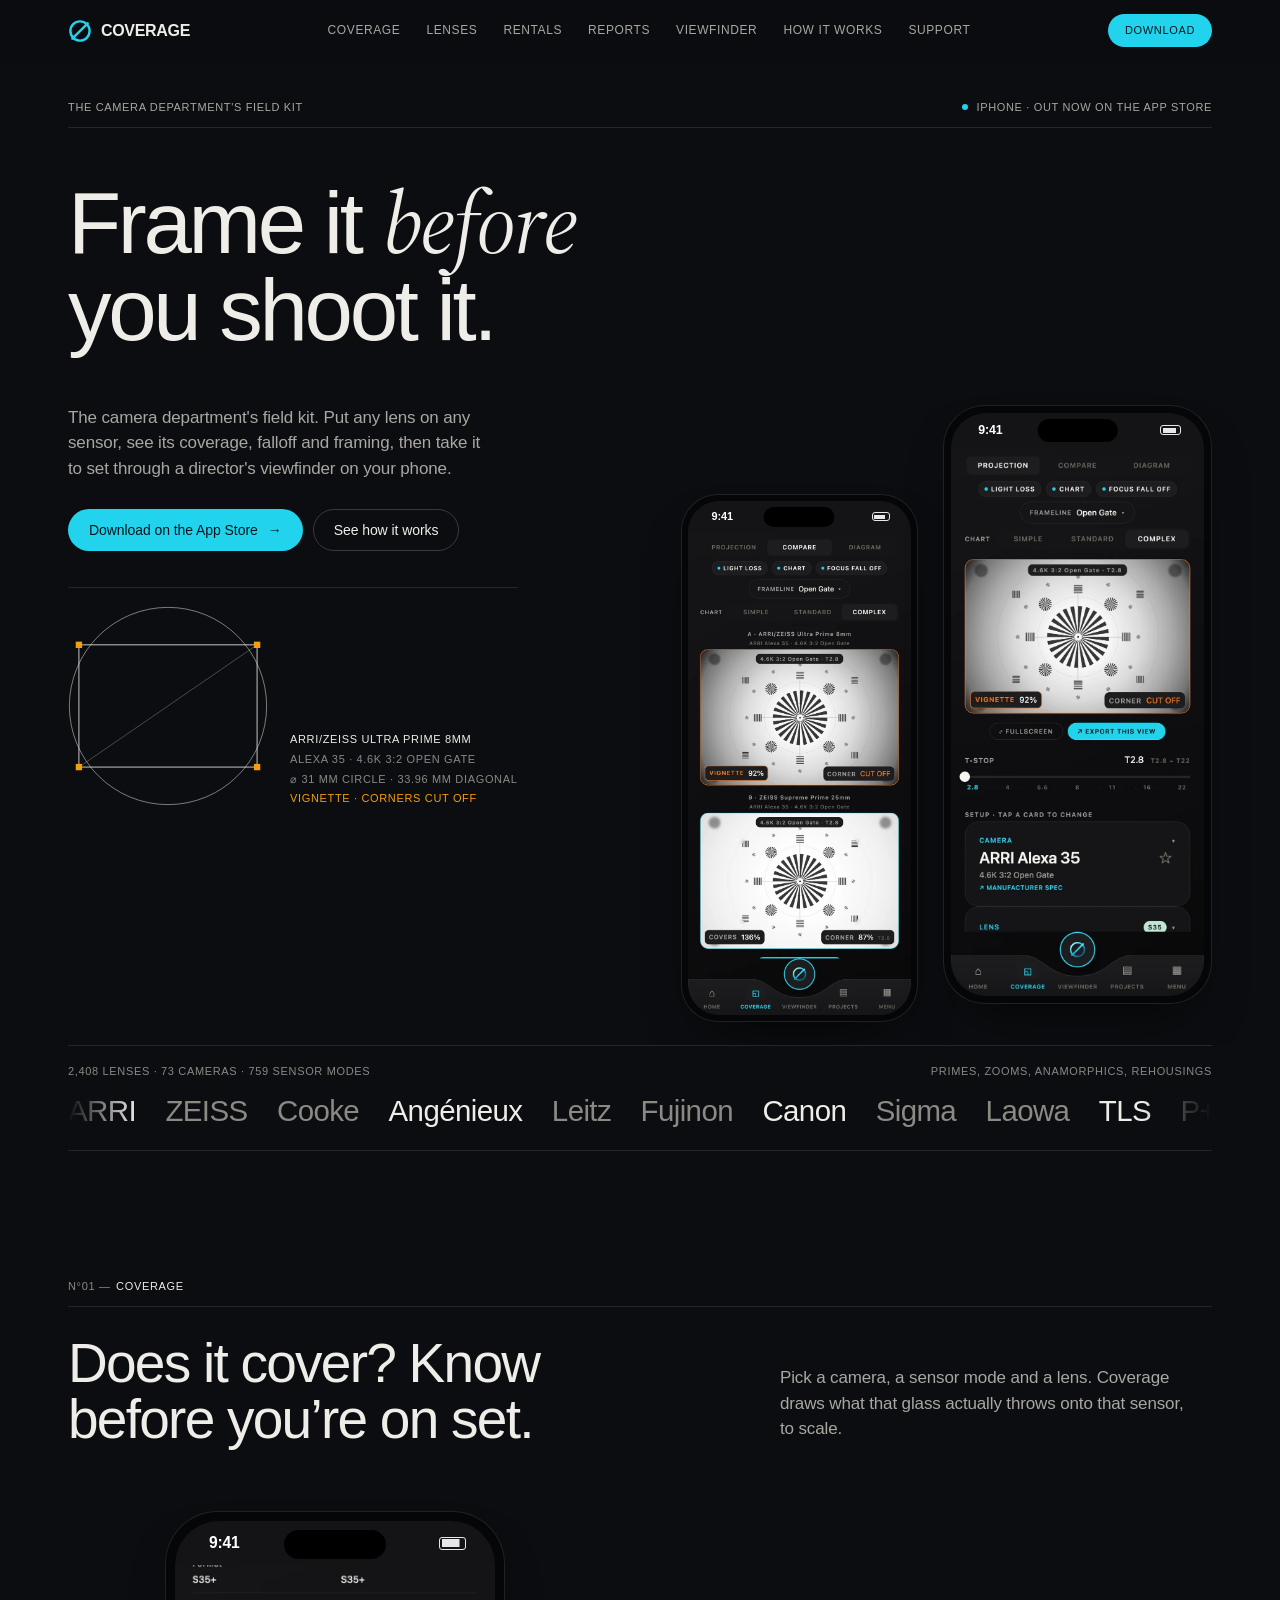
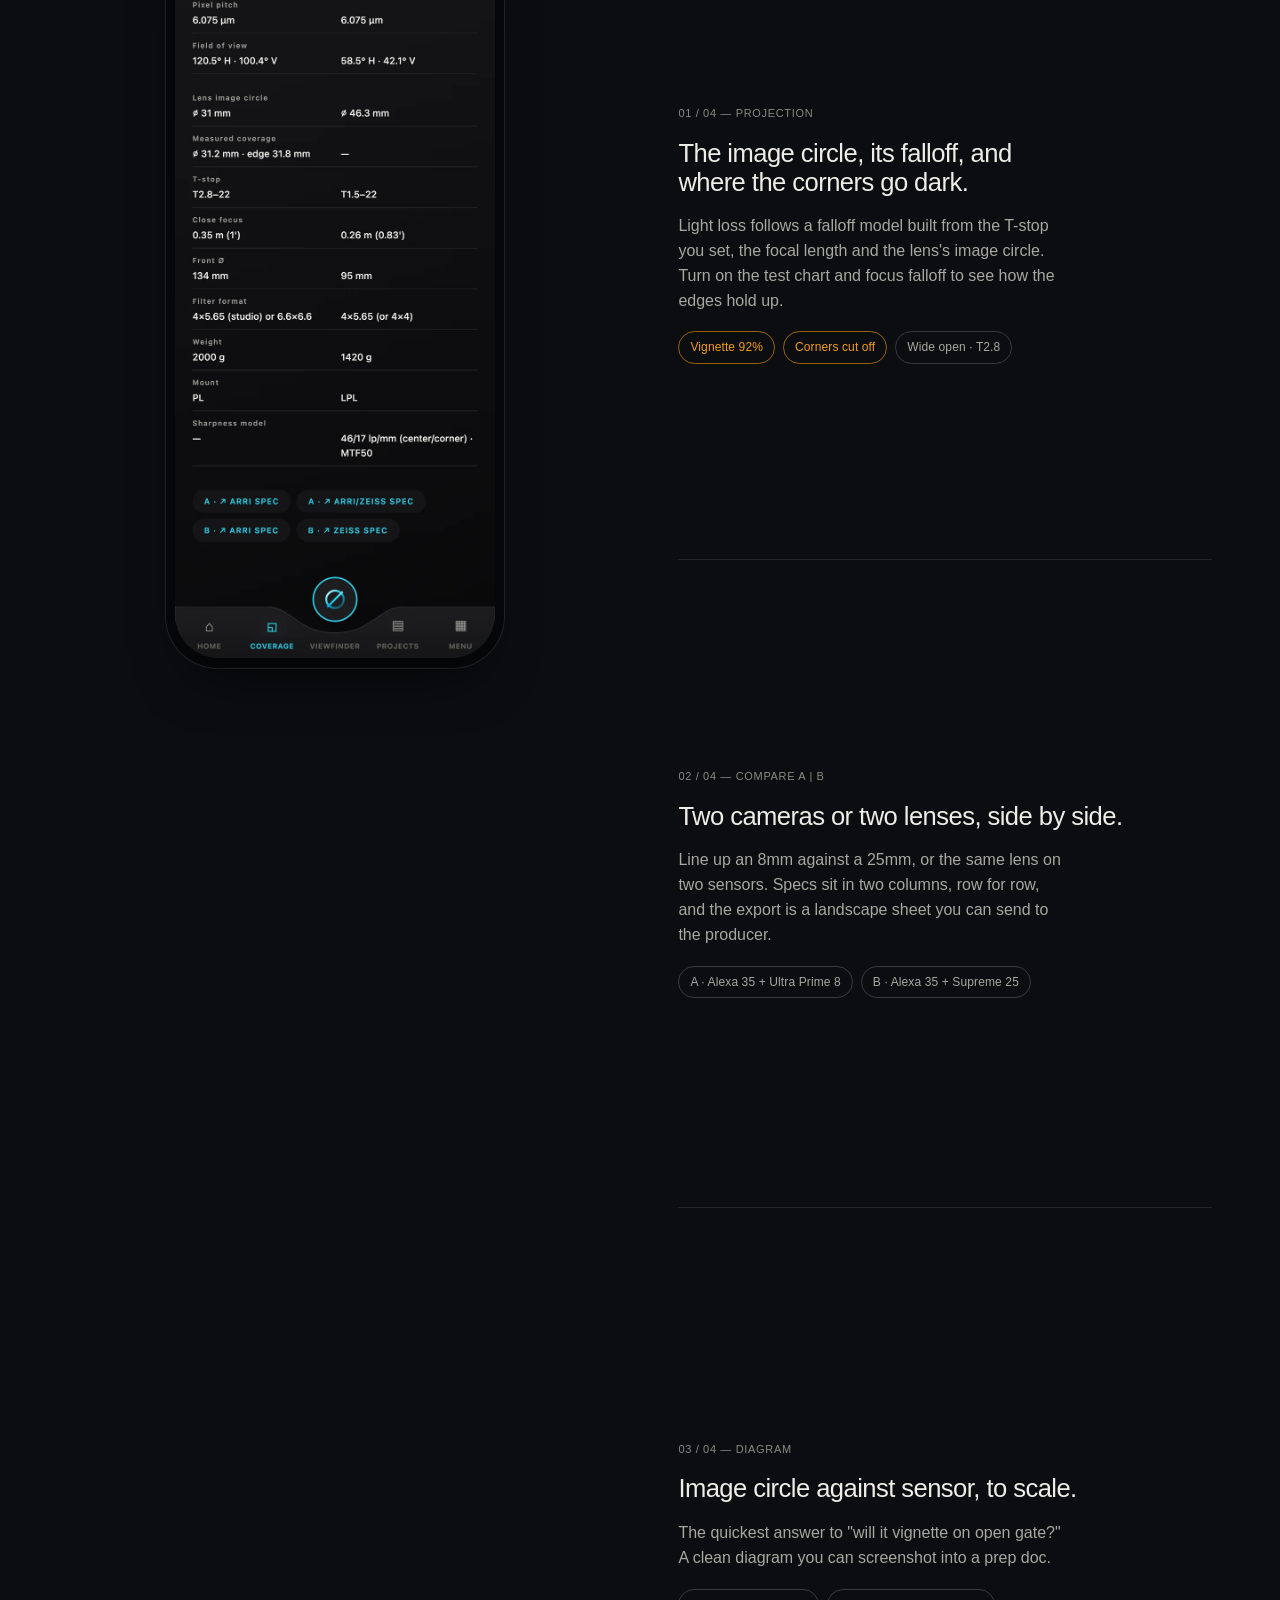
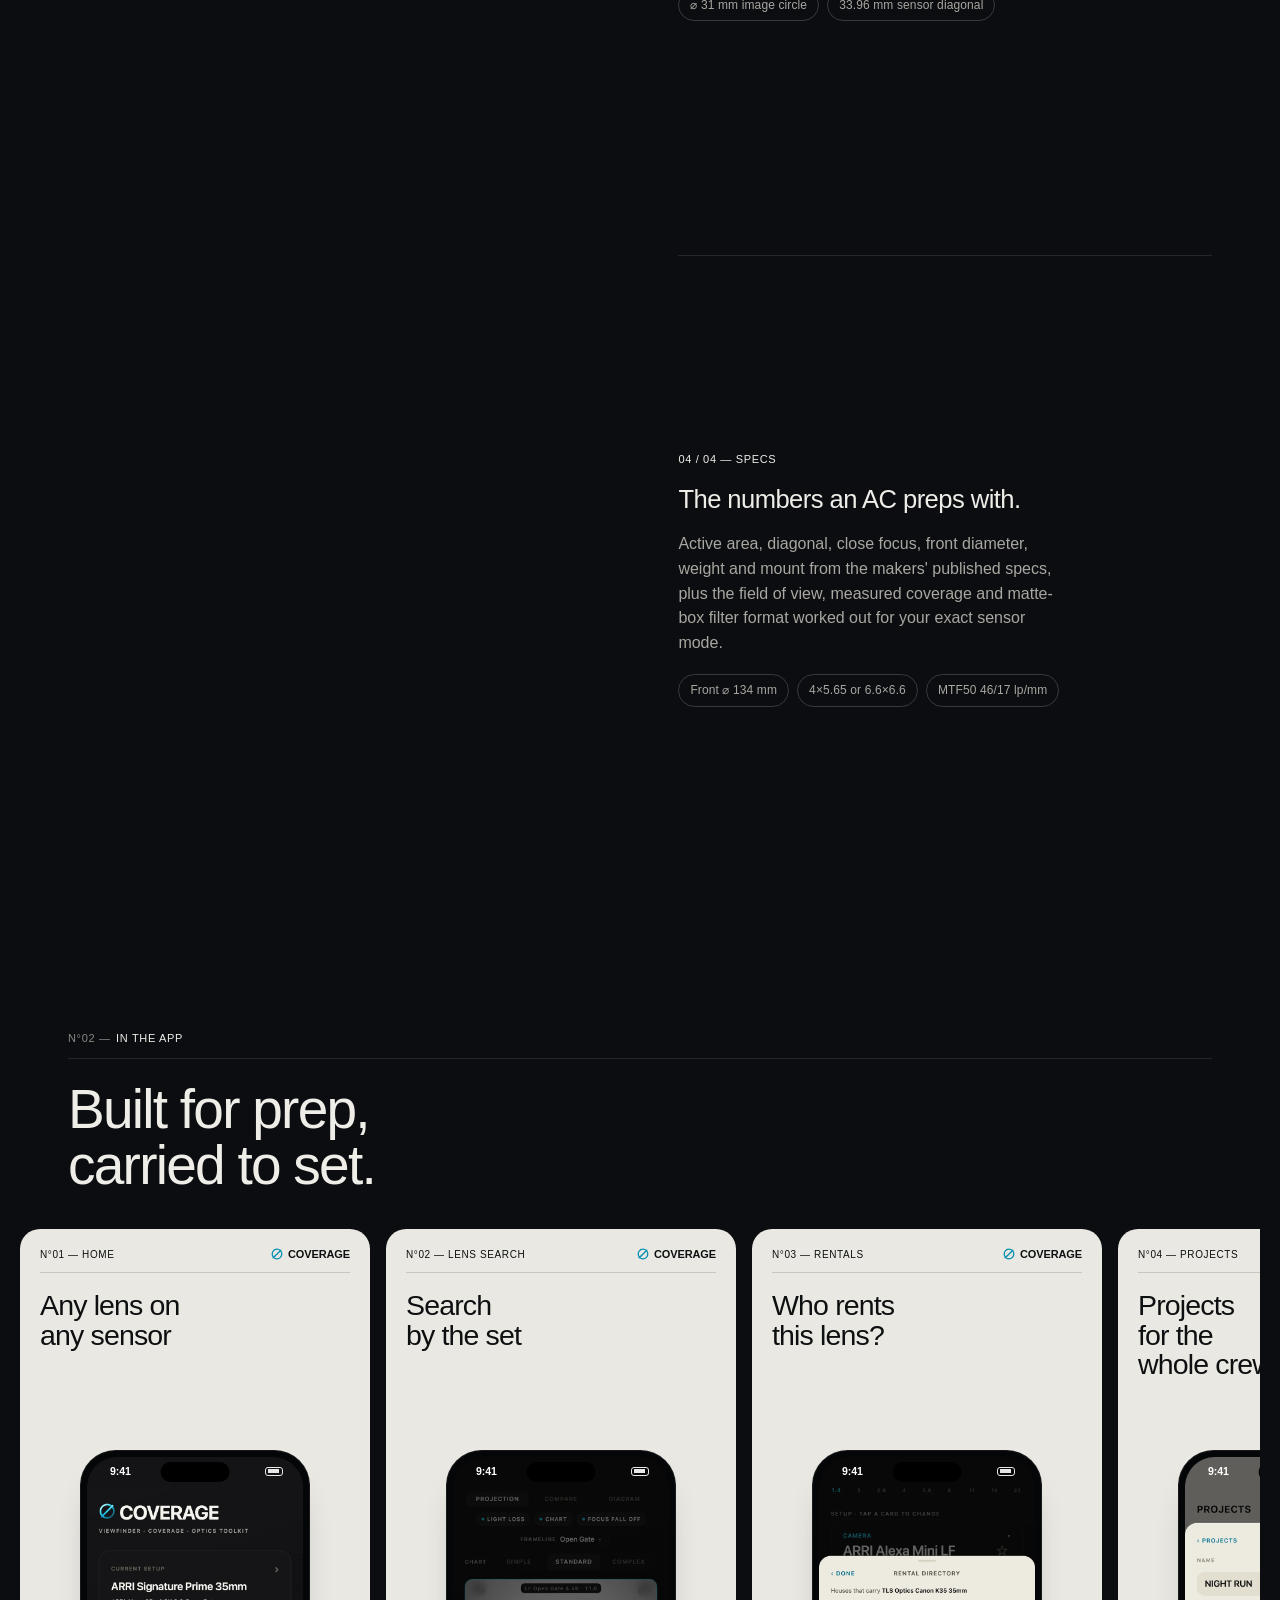
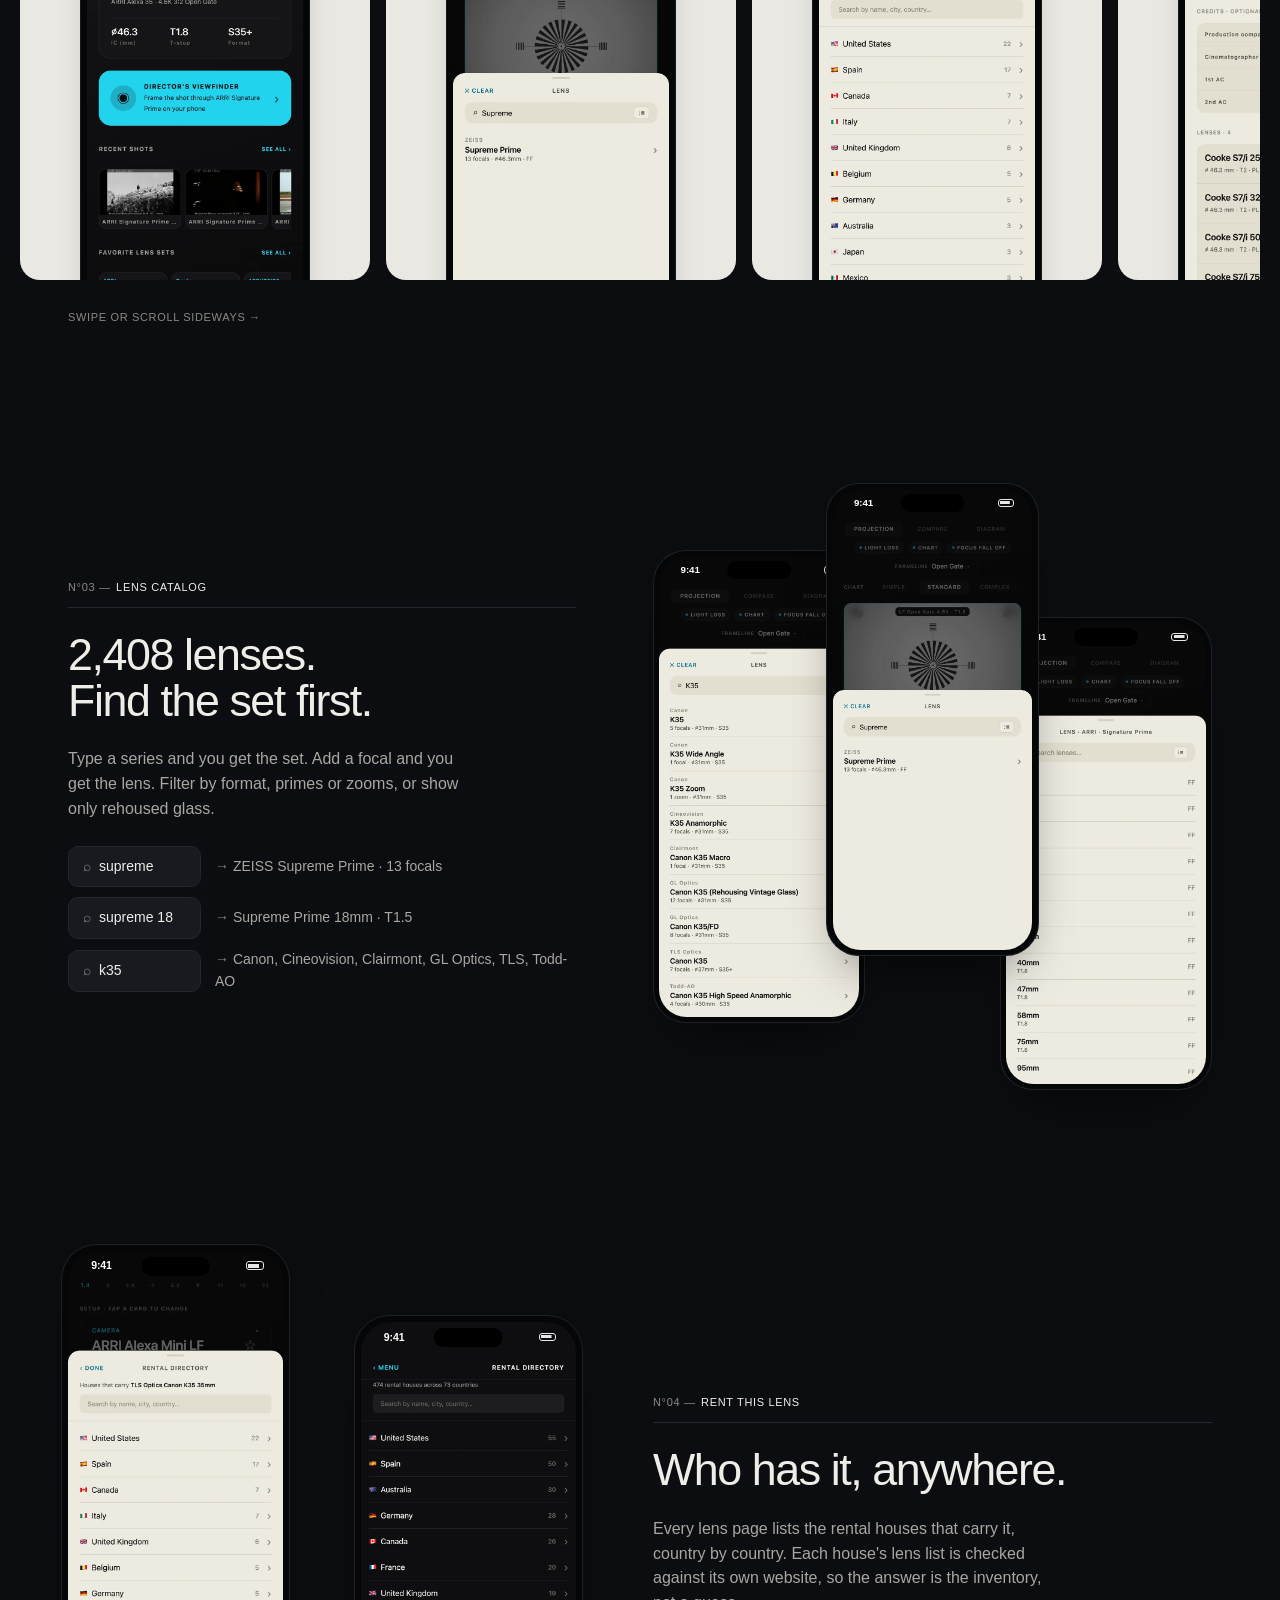
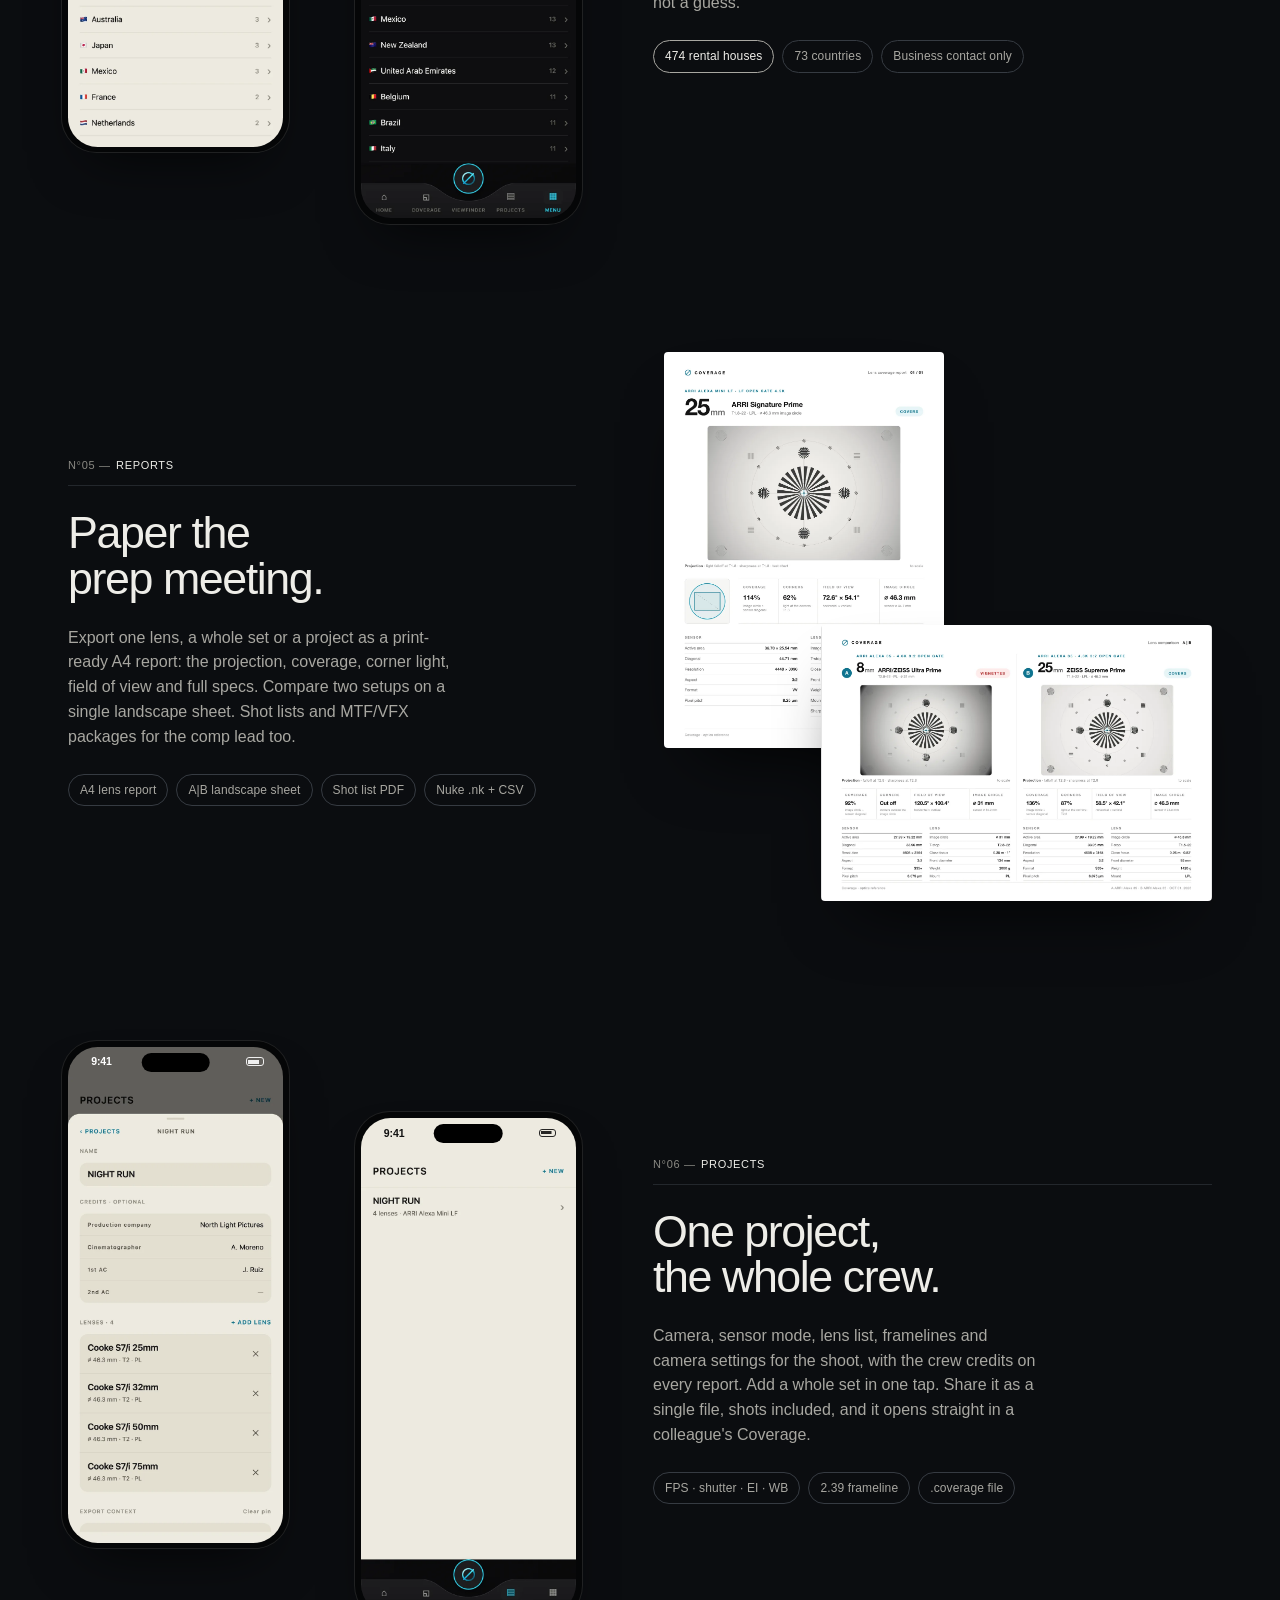
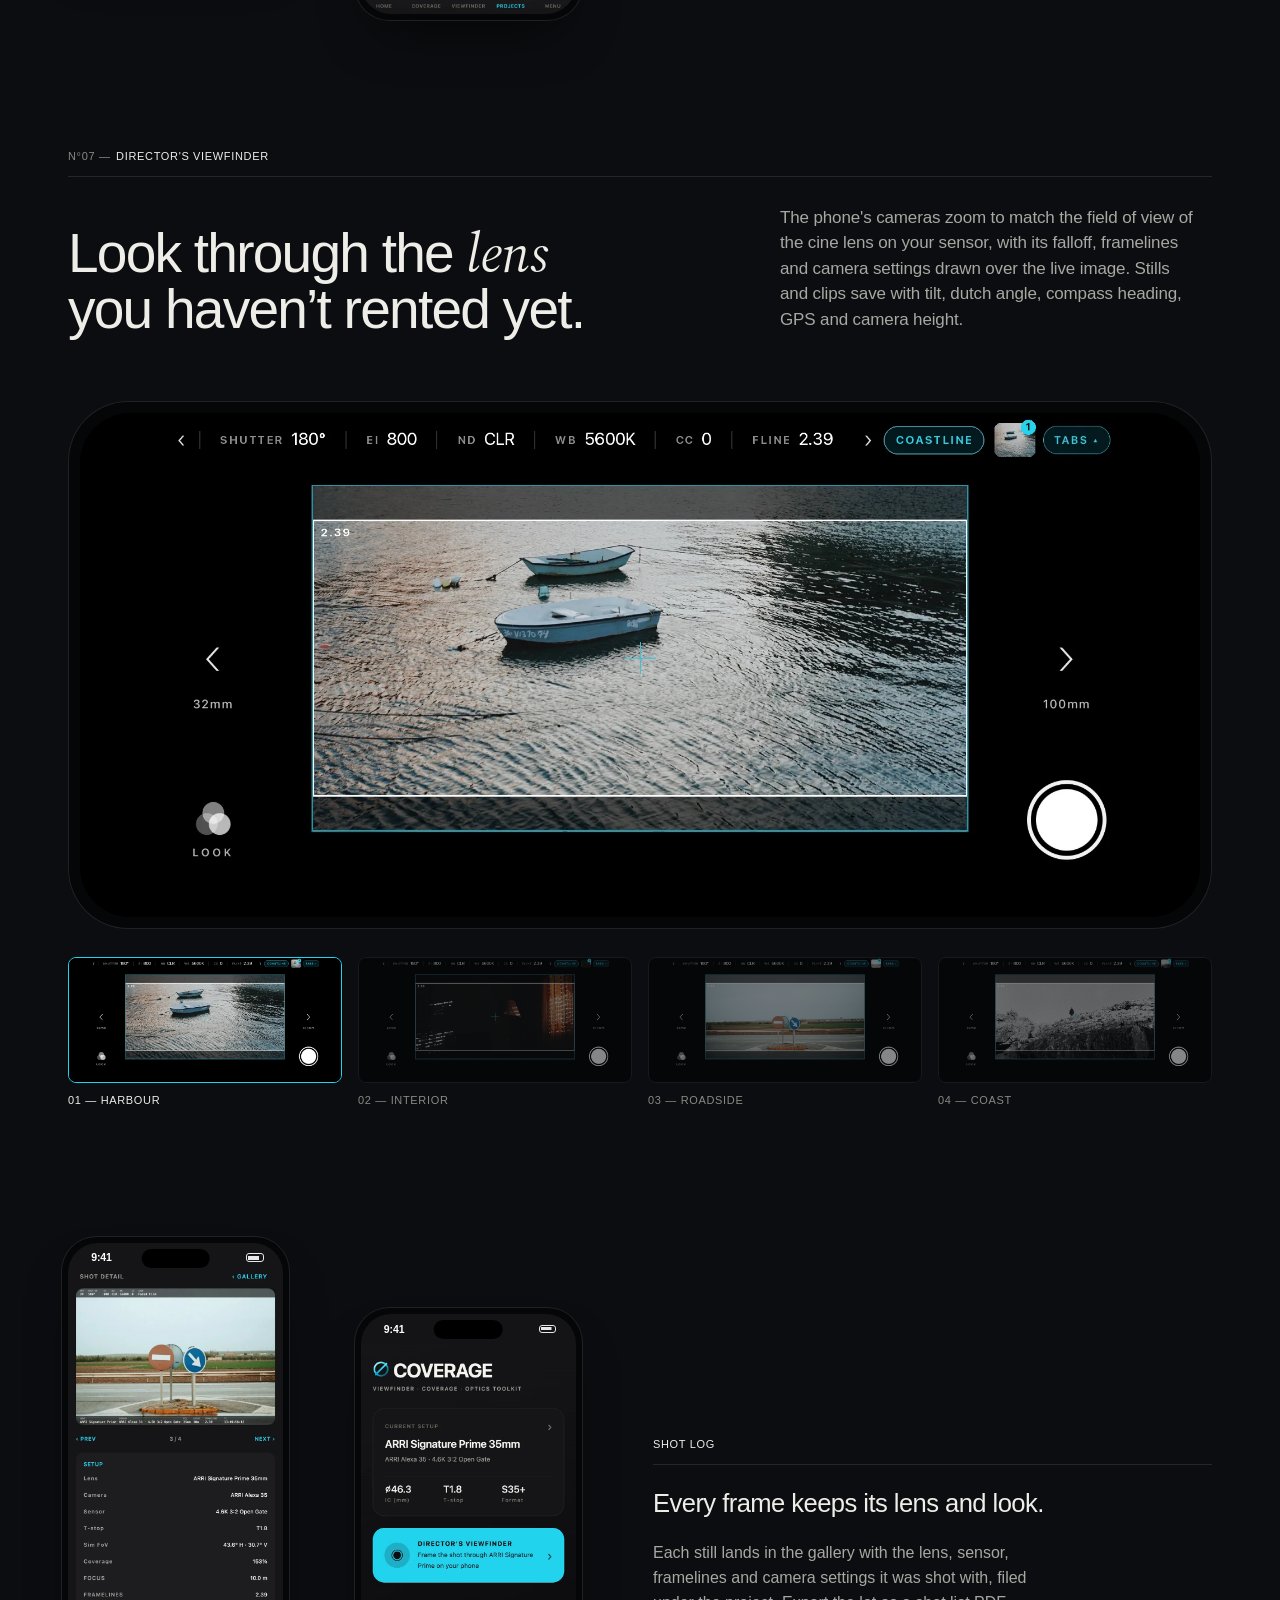
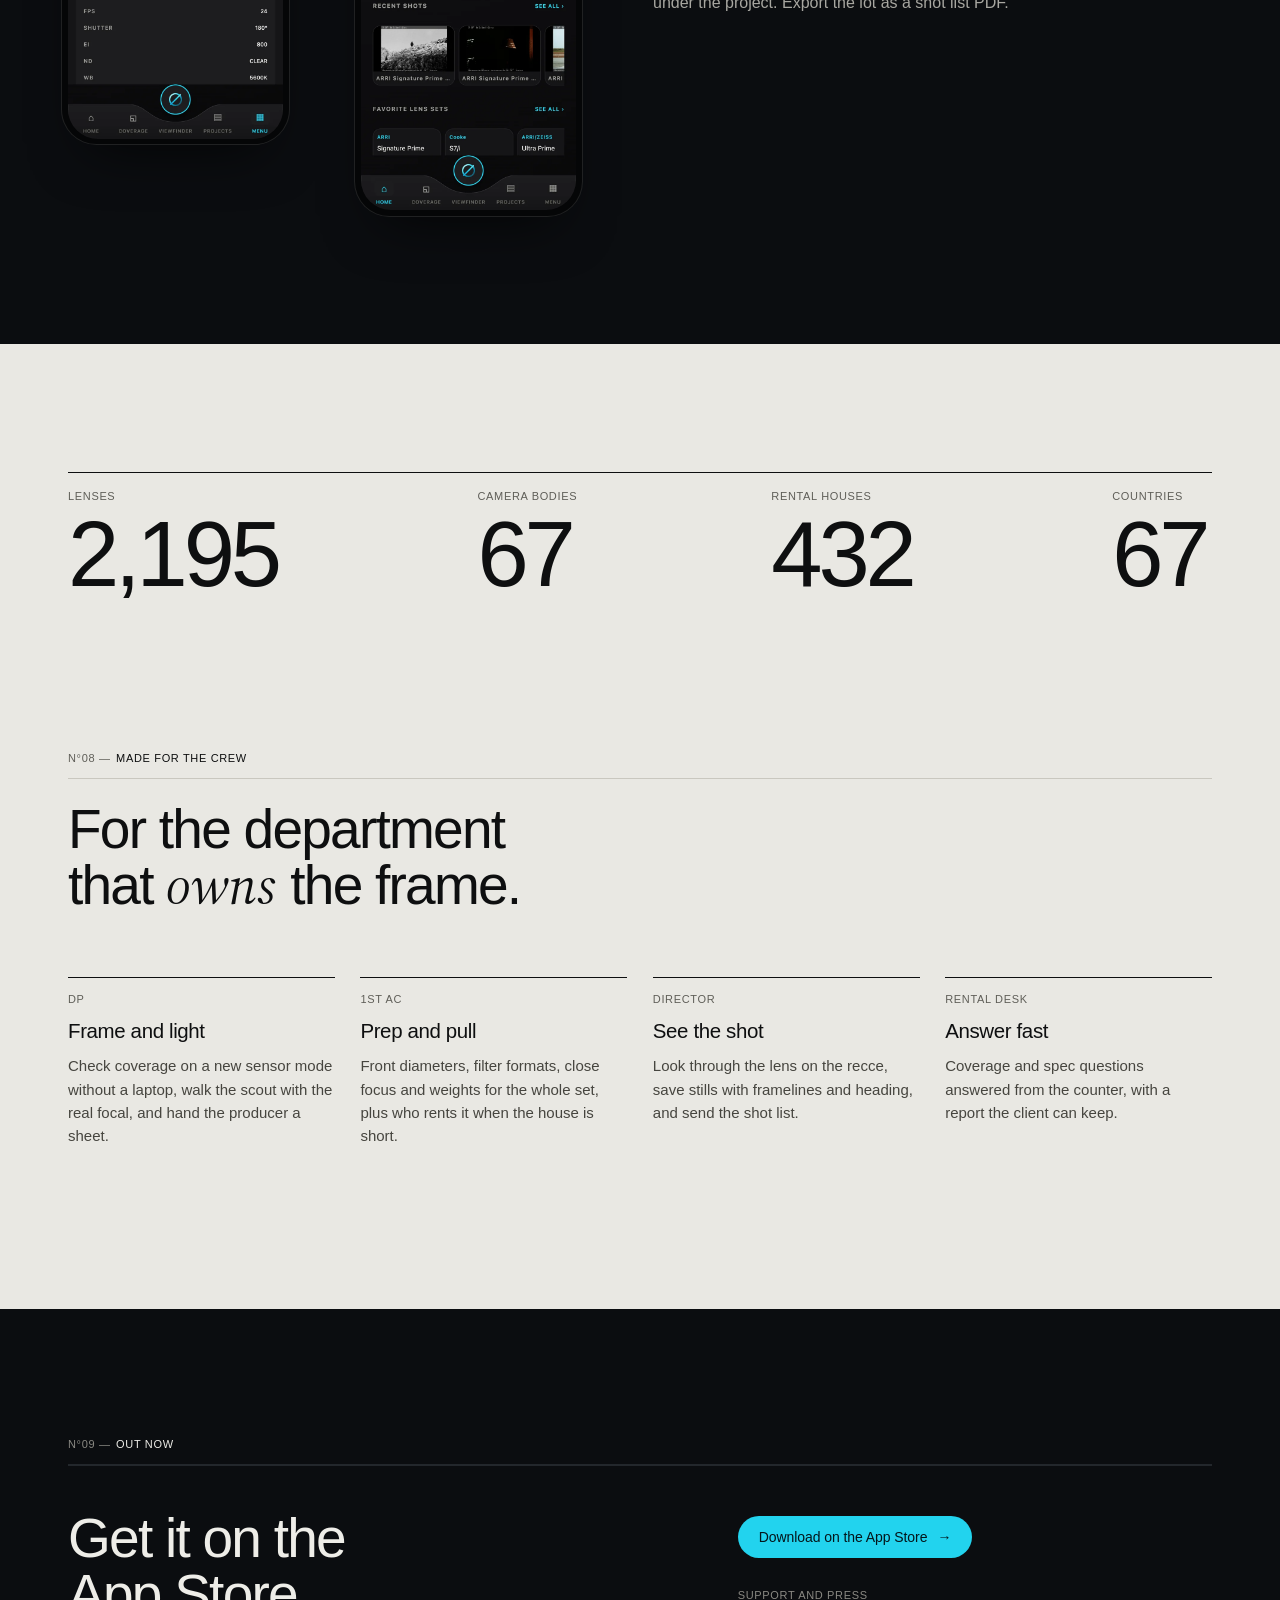
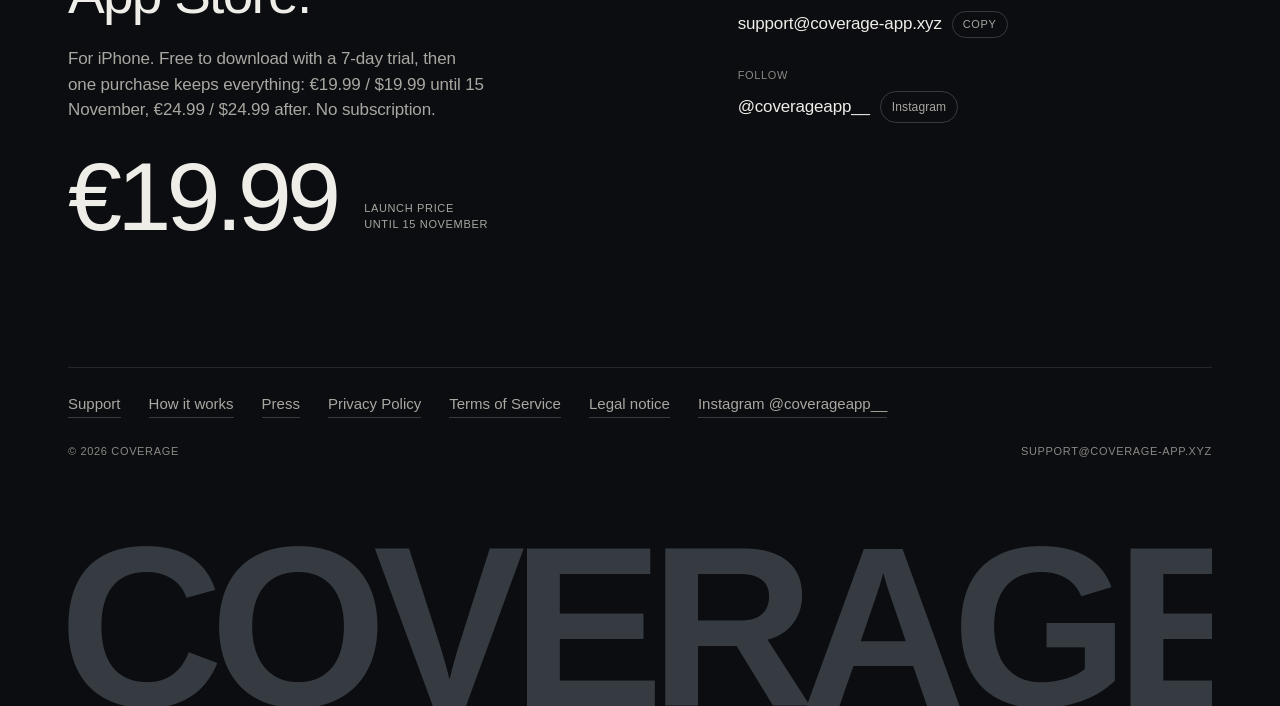
==== index.html @ f7acfc22 "Catalog counts for 1.1: 2,408 lenses in 430 sets, 73 cameras, 759 sensor modes; Terms §5 credits man" ====
<!doctype html>
<html lang="en">
<head>
<meta charset="utf-8">
<meta name="viewport" content="width=device-width,initial-scale=1,viewport-fit=cover">
<title>Coverage · Lens coverage and director's viewfinder</title>
<meta name="description" content="The camera department's field kit for iPhone: any lens on any sensor, its coverage and falloff, a director's viewfinder, and who rents it in 73 countries.">
<link rel="canonical" href="https://coverage-app.xyz/">
<link rel="icon" href="/favicon.svg" type="image/svg+xml">
<link rel="apple-touch-icon" href="/apple-touch-icon.png">
<meta name="theme-color" content="#0b0d10">
<meta property="og:type" content="website">
<meta property="og:site_name" content="Coverage">
<meta property="og:title" content="Coverage · Lens coverage and director's viewfinder">
<meta property="og:description" content="The camera department's field kit for iPhone: any lens on any sensor, its coverage and falloff, a director's viewfinder, and who rents it in 73 countries.">
<meta property="og:url" content="https://coverage-app.xyz/">
<meta property="og:image" content="https://coverage-app.xyz/og.png">
<meta name="twitter:card" content="summary_large_image">
<link rel="stylesheet" href="fonts/source-serif-4.css">
<style>
  /* v2.1: one neo-grotesque (Helvetica Neue, the iPhone app's family) across its
     weights: Light for big numerals, Regular for display, Medium for small heads and
     labels, Bold only for the wordmark. One Source Serif 4 italic word per heading,
     at the weight of its line.
     Coal ground with paper sections for rhythm; cyan only for the mark,
     links, buttons and "covers"; amber for warnings. No mono, no glows. */
  :root {
    --coal: #0b0d10;
    --coal-2: #111418;
    --coal-3: #171a1f;
    --rule: #23272c;
    --rule-2: #363b42;
    --cream: #eeede8;
    --cream-dim: #a8a7a1;
    --fog: #8a8983;
    --paper: #e9e8e3;
    --paper-2: #f2f1ed;
    --ink: #0e0f10;
    --ink-2: #46453f;
    --ink-3: #5f5e58;
    --paper-rule: #c9c7bf;
    --signal: #22d3ee;
    --signal-hi: #67e8f9;
    --amber: #f59e0b;
    --sans: "Helvetica Neue", Helvetica, -apple-system, BlinkMacSystemFont, "SF Pro Text", Arial, sans-serif;
    /* Named face: Chrome on macOS maps weight 300 to Helvetica Neue Thin, not Light. */
    --sans-light: "HelveticaNeue-Light", "Helvetica Neue Light", "Helvetica Neue", Helvetica, -apple-system, BlinkMacSystemFont, Arial, sans-serif;
    --accent: "Source Serif 4", Georgia, "Times New Roman", serif;
    --ease: cubic-bezier(0.16, 1, 0.3, 1);
    --gutter: clamp(16px, 4vw, 48px);
    color-scheme: dark;
  }
  * { box-sizing: border-box; }
  html { scroll-behavior: smooth; -webkit-text-size-adjust: 100%; }
  body {
    margin: 0;
    background: var(--coal);
    color: var(--cream);
    font-family: var(--sans);
    font-size: 16px;
    line-height: 1.55;
    -webkit-font-smoothing: antialiased;
    overflow-x: clip;
  }
  a { color: inherit; text-decoration: none; }
  img { max-width: 100%; height: auto; display: block; }
  ::selection { background: var(--signal); color: var(--coal); }
  :focus-visible { outline: 2px solid var(--signal); outline-offset: 3px; border-radius: 4px; }
  .wrap { max-width: 1240px; margin: 0 auto; padding-inline: var(--gutter); }

  /* ── type ───────────────────────────────────────────── */
  .micro, .eyebrow {
    font-family: var(--sans); font-weight: 500; font-size: 11px; line-height: 1.35;
    letter-spacing: 0.06em; text-transform: uppercase; font-variant-numeric: tabular-nums;
  }
  .eyebrow { color: var(--cream); display: flex; align-items: baseline; gap: 0.5em; padding-bottom: 12px; border-bottom: 1px solid var(--rule); }
  .eyebrow[data-n]::before { content: "N°" attr(data-n) " —"; color: var(--fog); }
  h1, h2, h3, h4 { font-family: var(--sans); font-weight: 400; margin: 0; text-wrap: balance; letter-spacing: -0.03em; }
  h3, h4 { font-weight: 500; }
  h2 { font-size: clamp(32px, 4.3vw, 60px); line-height: 1.02; letter-spacing: -0.032em; max-width: 17ch; }
  .row h2 { font-size: clamp(30px, 3.5vw, 50px); }
  h3 { font-size: clamp(22px, 2vw, 28px); line-height: 1.12; letter-spacing: -0.022em; }
  /* The accent italic takes the weight of its line (400 in Regular heads, 500 in Medium). */
  .ac { font-family: var(--accent); font-style: italic; font-optical-sizing: auto; letter-spacing: -0.01em; padding-right: 0.03em; }
  .lede { font-size: clamp(17px, 1.3vw, 19px); font-weight: 400; line-height: 1.5; letter-spacing: -0.008em; color: var(--cream-dim); max-width: 44ch; margin: 0; }
  .num { font-variant-numeric: tabular-nums; }

  /* ── nav ────────────────────────────────────────────── */
  .nav {
    position: sticky; top: env(safe-area-inset-top, 0px); z-index: 50;
    background: color-mix(in srgb, var(--coal) 86%, transparent);
    -webkit-backdrop-filter: blur(16px); backdrop-filter: blur(16px);
    border-bottom: 1px solid transparent; transition: border-color 300ms ease;
  }
  .nav.scrolled { border-bottom-color: var(--rule); }
  .nav-inner { display: flex; align-items: center; justify-content: space-between; gap: 20px; padding-block: 14px; }
  .brand { display: flex; align-items: center; gap: 9px; color: var(--cream); }
  .brand svg { color: var(--signal); flex-shrink: 0; }
  .wordmark { font-weight: 700; letter-spacing: -0.02em; text-transform: uppercase; font-size: 16px; line-height: 1; }
  .nav-links { display: flex; gap: 26px; font-weight: 500; font-size: 12px; letter-spacing: 0.05em; text-transform: uppercase; color: var(--cream-dim); }
  .nav-links a { transition: color 200ms ease; }
  .nav-links a:hover { color: var(--cream); }
  @media (max-width: 900px) { .nav-links { display: none; } }
  .btn {
    display: inline-flex; align-items: center; gap: 10px;
    padding: 13px 20px; border-radius: 999px; font-weight: 500; font-size: 14px; line-height: 1; letter-spacing: -0.005em;
    transition: background 250ms ease, border-color 250ms ease, color 250ms ease;
    border: 1px solid transparent; cursor: pointer;
  }
  .btn-primary { background: var(--signal); color: #04161b; }
  .btn-primary:hover { background: var(--signal-hi); }
  .btn-ghost { border-color: var(--rule-2); color: var(--cream); }
  .btn-ghost:hover { border-color: var(--signal); color: var(--signal); }
  .btn-sm { padding: 10px 16px; font-size: 11px; letter-spacing: 0.06em; text-transform: uppercase; }
  .btn .arr { transition: transform 300ms var(--ease); }
  .btn:hover .arr { transform: translateX(4px); }

  /* ── device frames ──────────────────────────────────── */
  .phone {
    --w: 300px;
    width: var(--w); max-width: 100%;
    border-radius: calc(var(--w) * 0.155);
    padding: calc(var(--w) * 0.03);
    background: #050607;
    box-shadow: 0 0 0 1px rgba(255,255,255,0.11) inset, 0 28px 56px -28px rgba(0,0,0,0.75);
    position: relative; flex-shrink: 0;
  }
  .phone .screen {
    width: 100%; border-radius: calc(var(--w) * 0.13);
    overflow: hidden; position: relative; background: #000;
    display: flex; flex-direction: column;
  }
  .phone .screen img { width: 100%; height: auto; }
  /* Status bar: the captures start below it, as on a real screenshot. */
  .sb { flex-shrink: 0; height: calc(var(--w) * 0.13); background: var(--sb, #000); color: #fff;
    display: flex; align-items: center; justify-content: space-between; padding-inline: calc(var(--w) * 0.1) calc(var(--w) * 0.085);
    font: 600 calc(var(--w) * 0.046) / 1 var(--sans); letter-spacing: -0.01em; }
  .sb.lt { color: #111; }
  .sb i { width: calc(var(--w) * 0.078); height: calc(var(--w) * 0.038); border: 1.5px solid currentColor; border-radius: 3px; opacity: 0.9;
    background: linear-gradient(currentColor, currentColor) 1.5px 50% / 70% calc(100% - 3px) no-repeat; }
  .phone .island {
    position: absolute; top: calc(var(--w) * 0.055); left: 50%; transform: translateX(-50%);
    width: 30%; height: calc(var(--w) * 0.085); background: #000; border-radius: 999px; z-index: 2;
  }
  .landscape {
    width: 100%; aspect-ratio: 2556 / 1179; border-radius: clamp(28px, 5vw, 60px);
    padding: clamp(6px, 1vw, 12px);
    background: #050607;
    box-shadow: 0 0 0 1px rgba(255,255,255,0.11) inset;
  }
  .landscape .screen { width: 100%; height: 100%; border-radius: clamp(22px, 4.2vw, 50px); overflow: hidden; position: relative; background: #000; }

  /* ── hero ───────────────────────────────────────────── */
  .hero { position: relative; padding-block: clamp(20px, 3vw, 40px) 0; overflow: hidden; }
  .hero-meta { display: flex; justify-content: space-between; flex-wrap: wrap; gap: 6px 24px; color: var(--cream-dim); padding-bottom: 12px; border-bottom: 1px solid var(--rule); }
  .hero-meta .dot::before { content: ""; display: inline-block; width: 6px; height: 6px; border-radius: 50%; background: var(--signal); margin-right: 8px; vertical-align: 1px; }
  .hero h1 { font-size: clamp(44px, 6.8vw, 100px); line-height: 1; letter-spacing: -0.038em; margin-top: clamp(28px, 4vw, 56px); }
  .hero h1 .line { display: block; }
  .hero h1 .ac { letter-spacing: -0.015em; }
  .hero-grid { display: grid; grid-template-columns: minmax(0, 5fr) minmax(0, 7fr); grid-template-areas: "copy stage" "plate stage"; grid-template-rows: auto 1fr; gap: 0 clamp(32px, 5vw, 72px); margin-top: clamp(32px, 4vw, 56px); }
  @media (max-width: 900px) { .hero-grid { grid-template-columns: minmax(0, 1fr); grid-template-areas: "copy" "stage" "plate"; } }
  .hero-copy { grid-area: copy; display: flex; flex-direction: column; gap: 28px; min-width: 0; padding-bottom: 36px; }
  .hero-actions { display: flex; flex-wrap: wrap; gap: 10px; }
  /* Spec plate: the readout's lens and sensor drawn to scale (1 mm = 7 px). */
  .plate { grid-area: plate; align-self: start; display: grid; grid-template-columns: minmax(0, 200px) minmax(0, 1fr); gap: 22px; align-items: end; max-width: 520px; padding-block: 18px clamp(40px, 6vw, 72px); border-top: 1px solid var(--rule); }
  @media (max-width: 520px) { .plate { grid-template-columns: minmax(0, 150px) minmax(0, 1fr); gap: 16px; } }
  .plate svg { width: 100%; height: auto; overflow: visible; }
  .readout { display: flex; flex-direction: column; gap: 5px; color: var(--fog); margin: 0; }
  .readout b { color: var(--cream); font-weight: 500; }
  .readout .warn { color: var(--amber); }
  .hero-stage { grid-area: stage; position: relative; height: clamp(520px, 50vw, 680px); display: flex; justify-content: flex-end; align-items: flex-start; gap: clamp(14px, 2vw, 28px); }
  .hero-stage .phone { --w: clamp(190px, 21vw, 292px); }
  .hero-stage .s2 { margin-top: clamp(56px, 7vw, 110px); }
  .hero-stage .s2 .phone { --w: clamp(170px, 18.5vw, 258px); }
  @media (max-width: 900px) {
    .hero-stage { height: auto; justify-content: center; padding-bottom: 36px; }
    .hero-stage .phone { --w: min(46vw, 260px); }
    .hero-stage .s2 .phone { --w: min(40vw, 230px); }
  }

  /* Load sequence: runs once, ends fully visible. */
  .rise { animation: rise 1000ms var(--ease) both; animation-delay: calc(var(--d, 0) * 80ms); }
  @keyframes rise { from { opacity: 0; transform: translateY(22px); } to { opacity: 1; transform: none; } }
  .draw { stroke-dasharray: 1; stroke-dashoffset: 1; animation: draw 2.2s var(--ease) 400ms forwards; }
  @keyframes draw { to { stroke-dashoffset: 0; } }

  /* Scroll reveal: from a visible resting state (no element is hidden). */
  @supports (animation-timeline: view()) {
    .reveal { animation: reveal linear both; animation-timeline: view(); animation-range: entry 0% cover 30%; }
    @keyframes reveal { from { opacity: 0.4; transform: translateY(36px); } to { opacity: 1; transform: none; } }
  }

  /* ── marquee ────────────────────────────────────────── */
  .strip { border-bottom: 1px solid var(--rule); padding-block: 18px 22px; display: flex; flex-direction: column; gap: 14px; border-top: 1px solid var(--rule); }
  .strip-head { display: flex; justify-content: space-between; gap: 6px 16px; flex-wrap: wrap; align-items: baseline; color: var(--fog); }
  .marquee { overflow: hidden; -webkit-mask-image: linear-gradient(90deg, transparent, #000 6%, #000 94%, transparent); mask-image: linear-gradient(90deg, transparent, #000 6%, #000 94%, transparent); }
  .marquee-track { display: flex; gap: 1em; width: max-content; animation: slide 52s linear infinite; font-size: clamp(22px, 2.3vw, 30px); }
  .marquee:hover .marquee-track { animation-play-state: paused; }
  .marquee-track span { font-weight: 400; letter-spacing: -0.02em; line-height: 1.2; color: var(--fog); white-space: nowrap; }
  .marquee-track span:nth-child(3n+1) { color: var(--cream); }
  @keyframes slide { to { transform: translateX(-50%); } }

  /* ── section scaffold ───────────────────────────────── */
  section.block { padding-block: clamp(80px, 10vw, 144px); }
  .head { display: flex; flex-direction: column; gap: 22px; margin-bottom: clamp(40px, 5vw, 68px); }
  /* Big headline left, its lede set against the last line on the right. */
  @media (min-width: 901px) {
    .head.split { display: grid; grid-template-columns: minmax(0, 1.5fr) minmax(0, 1fr); gap: 28px clamp(32px, 5vw, 72px); align-items: end; }
    .head.split .eyebrow { grid-column: 1 / -1; }
    .head.split .lede { padding-bottom: 0.3em; }
  }

  /* ── coverage tour (pinned phone) ───────────────────── */
  .tour { display: grid; grid-template-columns: minmax(0, 1fr) minmax(0, 1fr); gap: clamp(32px, 6vw, 96px); }
  .tour-pin { position: sticky; top: calc(env(safe-area-inset-top, 0px) + 96px); height: fit-content; display: flex; justify-content: center; }
  .tour-pin .phone { --w: min(340px, 30vw); }
  .tour-pin .stack { display: grid; overflow: hidden; }
  .tour-pin .stack img { grid-area: 1 / 1; opacity: 0; transition: opacity 600ms var(--ease); }
  .tour-pin .stack img.on { opacity: 1; }
  .steps { display: flex; flex-direction: column; counter-reset: step; }
  .step { min-height: 72vh; display: flex; flex-direction: column; justify-content: center; gap: 18px; padding-block: 24px; border-top: 1px solid var(--rule); }
  .step:first-child { border-top: 0; }
  .step .tag { color: var(--fog); transition: color 400ms ease; }
  .step .tag::before { counter-increment: step; content: counter(step, decimal-leading-zero) " / 04 — "; }
  .step.active .tag { color: var(--cream); }
  .step p { color: var(--cream-dim); margin: 0; max-width: 44ch; font-size: 16px; }
  .facts { display: flex; flex-wrap: wrap; gap: 8px; }
  .chip { font-weight: 500; font-size: 12px; letter-spacing: 0.01em; font-variant-numeric: tabular-nums; padding: 6px 11px; border: 1px solid var(--rule-2); border-radius: 999px; color: var(--cream-dim); white-space: nowrap; }
  .chip.amber { border-color: color-mix(in srgb, var(--amber) 60%, transparent); color: var(--amber); }
  .chip.hi { border-color: var(--cream-dim); color: var(--cream); }
  .step-media { display: none; }
  @media (max-width: 900px) {
    .tour { grid-template-columns: 1fr; }
    .tour-pin { display: none; }
    .step { min-height: 0; padding-block: 40px; }
    .step-media { display: flex; justify-content: center; margin-top: 12px; }
    .step-media .phone { --w: min(300px, 78vw); }
  }

  /* ── preview cards: paper, like the App Store set ───── */
  .cards {
    display: grid; grid-auto-flow: column; grid-auto-columns: clamp(268px, 30vw, 350px); gap: 16px;
    overflow-x: auto; scroll-snap-type: x mandatory; padding: 4px var(--gutter) 24px;
    margin-inline: calc(var(--gutter) * -1); scrollbar-width: thin; scrollbar-color: var(--rule-2) transparent;
  }
  .card {
    scroll-snap-align: start; border-radius: 20px; overflow: hidden; position: relative; container-type: inline-size;
    background: var(--paper); color: var(--ink);
    aspect-ratio: 1290 / 2400; max-width: 100%;
    display: flex; flex-direction: column; padding: 18px 20px 0; gap: 0;
  }
  .card .card-top { display: flex; justify-content: space-between; align-items: center; padding-bottom: 10px; border-bottom: 1px solid var(--paper-rule); color: var(--ink); font-size: 10px; }
  .card .card-top .cm { display: inline-flex; align-items: center; gap: 5px; font-weight: 700; letter-spacing: -0.01em; font-size: 11px; }
  .card .card-top .cm svg { color: #0891b2; }
  .card h3 { font-size: clamp(24px, 9.2cqi, 32px); line-height: 1.04; letter-spacing: -0.03em; margin-top: 18px; max-width: 11ch; text-wrap: balance; }
  .card .phone { --w: 74cqi; margin: auto auto -26%; transition: transform 600ms var(--ease); box-shadow: 0 0 0 1px rgba(255,255,255,0.08) inset, 0 24px 40px -24px rgba(0,0,0,0.45); }
  .card:hover .phone { transform: translateY(-8px); }
  .cards-hint { color: var(--fog); }

  /* ── feature rows ───────────────────────────────────── */
  .row { display: grid; grid-template-columns: minmax(0, 1fr) minmax(0, 1.1fr); gap: clamp(32px, 6vw, 96px); align-items: center; }
  .row.flip .copy { order: 2; }
  @media (max-width: 900px) { .row, .row.flip { grid-template-columns: 1fr; } .row.flip .copy { order: 0; } }
  .copy { display: flex; flex-direction: column; gap: 24px; min-width: 0; }
  .copy p { color: var(--cream-dim); margin: 0; max-width: 44ch; font-size: 16px; }
  .duo, .trio { container-type: inline-size; display: flex; justify-content: center; min-width: 0; }
  .duo { gap: 5cqi; align-items: flex-start; }
  .duo .phone { --w: min(260px, 45cqi); }
  .duo .phone:nth-child(2) { margin-top: 14cqi; }
  .trio { align-items: flex-start; padding-block: 2cqi; }
  .trio .phone { --w: min(236px, 38cqi); }
  .trio .phone + .phone { margin-left: -7cqi; }
  .trio .phone:nth-child(1) { margin-top: 12cqi; z-index: 1; }
  .trio .phone:nth-child(2) { z-index: 3; }
  .trio .phone:nth-child(3) { margin-top: 24cqi; z-index: 2; }
  .queries { display: grid; gap: 10px; }
  .q { display: flex; align-items: center; gap: 14px; font-size: 14px; }
  .q .in { flex-shrink: 0; padding: 9px 14px; border-radius: 10px; background: var(--coal-3); border: 1px solid var(--rule); min-width: 9.5em; font-weight: 500; color: var(--cream); }
  .q .in::before { content: "⌕"; color: var(--fog); margin-right: 8px; }
  .q .out { color: var(--cream-dim); }
  .q .out::before { content: "→ "; color: var(--fog); }

  /* ── exports ────────────────────────────────────────── */
  .papers { position: relative; height: clamp(360px, 46vw, 560px); }
  .paper { position: absolute; border-radius: 4px; overflow: hidden; background: #fff; box-shadow: 0 36px 70px -34px rgba(0,0,0,0.9); transition: transform 700ms var(--ease); }
  .paper.portrait { width: 50%; left: 2%; top: 0; }
  .paper.land { width: 70%; right: 0; bottom: 2%; }
  .papers:hover .paper.portrait { transform: translate(-3%, -2%); }
  .papers:hover .paper.land { transform: translate(3%, 3%); }

  /* ── viewfinder ─────────────────────────────────────── */
  /* Phone captures of the viewfinder; one at a time, picked below. */
  .vf-stack { display: grid; }
  .vf-stack img { grid-area: 1 / 1; width: 100%; height: 100%; object-fit: cover; opacity: 0; transition: opacity 700ms var(--ease); }
  .vf-stack img.on { opacity: 1; }
  .vf-pick { display: grid; grid-template-columns: repeat(4, minmax(0, 1fr)); gap: clamp(8px, 1.4vw, 16px); margin-top: clamp(16px, 2.4vw, 28px); }
  .vf-pick button { all: unset; cursor: pointer; display: flex; flex-direction: column; gap: 8px; min-width: 0; }
  .vf-pick img { width: 100%; aspect-ratio: 2000 / 920; object-fit: cover; border-radius: 8px; border: 1px solid var(--rule); opacity: 0.5; transition: opacity 300ms ease, border-color 300ms ease; }
  .vf-pick span { color: var(--fog); white-space: nowrap; overflow: hidden; text-overflow: ellipsis; padding-top: 2px; }
  .vf-pick span::before { content: attr(data-n) " — "; }
  .vf-pick button:hover img, .vf-pick button.on img { opacity: 1; }
  .vf-pick button.on img { border-color: var(--signal); }
  .vf-pick button.on span { color: var(--cream); }
  .vf-pick button:focus-visible img { outline: 2px solid var(--signal); outline-offset: 2px; }
  @media (max-width: 520px) { .vf-pick span { display: none; } }
  .vf-log { margin-top: clamp(72px, 10vw, 136px); }

  /* ── paper band: numbers + crew ─────────────────────── */
  .paper-band { background: var(--paper); color: var(--ink); padding-block: clamp(72px, 10vw, 140px); }
  .paper-band .eyebrow { color: var(--ink); border-color: var(--paper-rule); }
  .paper-band .eyebrow[data-n]::before { color: var(--ink-3); }
  .paper-band ::selection { background: var(--ink); color: var(--paper); }
  .stats { display: grid; grid-template-columns: repeat(4, auto); justify-content: space-between; gap: 0 24px; border-top: 1px solid var(--ink); margin-bottom: clamp(88px, 12vw, 160px); }
  @media (max-width: 760px) { .stats { grid-template-columns: repeat(2, minmax(0, 1fr)); } }
  .stat { padding-top: 16px; display: flex; flex-direction: column; justify-content: space-between; gap: 10px; min-width: 0; }
  .stat .l { color: var(--ink-3); order: -1; }
  .stat .n { font-family: var(--sans-light); font-weight: 300; font-size: clamp(48px, 7.2vw, 104px); line-height: 0.9; letter-spacing: -0.045em; font-variant-numeric: tabular-nums; padding-right: 0.06em; }
  @media (max-width: 760px) { .stat:nth-child(n+3) { margin-top: 36px; border-top: 1px solid var(--paper-rule); } }
  .roles { display: grid; grid-template-columns: repeat(4, minmax(0, 1fr)); gap: 0 clamp(16px, 2vw, 28px); }
  @media (max-width: 900px) { .roles { grid-template-columns: repeat(2, minmax(0, 1fr)); } }
  @media (max-width: 520px) { .roles { grid-template-columns: 1fr; } }
  .role { border-top: 1px solid var(--ink); padding: 14px 0 34px; display: flex; flex-direction: column; gap: 12px; }
  .role .r { color: var(--ink-3); }
  .role h4 { font-size: clamp(19px, 1.6vw, 22px); line-height: 1.15; letter-spacing: -0.018em; }
  .role p { margin: 0; font-size: 15px; color: var(--ink-2); }

  /* ── launch + footer ────────────────────────────────── */
  .beta { border-top: 1px solid var(--rule); padding-top: clamp(28px, 4vw, 44px); display: grid; grid-template-columns: minmax(0, 1.25fr) minmax(0, 1fr); gap: clamp(40px, 6vw, 96px); align-items: start; }
  @media (max-width: 860px) { .beta { grid-template-columns: 1fr; } }
  .beta h2 { max-width: 13ch; }
  .price { display: flex; flex-wrap: wrap; align-items: flex-end; gap: 6px 22px; margin-top: 8px; }
  .price .big { font-family: var(--sans-light); font-weight: 300; font-size: clamp(60px, 7.6vw, 112px); line-height: 0.86; letter-spacing: -0.05em; font-variant-numeric: tabular-nums; padding-right: 0.06em; }
  .price .cap { color: var(--cream-dim); padding-bottom: 6px; line-height: 1.5; }
  .contact { display: grid; gap: 30px; padding-top: 6px; }
  .notify { display: grid; gap: 12px; }
  .notify-row { display: flex; gap: 10px; flex-wrap: wrap; }
  .notify input[type=email] { flex: 1 1 220px; min-width: 0; font: 500 16px var(--sans); color: var(--cream); background: var(--coal-2); border: 1px solid var(--rule-2); border-radius: 999px; padding: 14px 20px; outline: none; transition: border-color 250ms ease; }
  .notify input[type=email]::placeholder { color: var(--fog); }
  .notify input[type=email]:focus-visible { border-color: var(--signal); }
  .notify .btn { border: 0; cursor: pointer; font-family: var(--sans); }
  .notify .btn[disabled] { opacity: 0.6; cursor: default; }
  .notify .hp { position: absolute; left: -9999px; width: 1px; height: 1px; opacity: 0; }
  .notify-msg { margin: 0; min-height: 1.4em; font-size: 14px; color: var(--signal); }
  .notify-msg.err { color: var(--amber); }
  .fine { margin: 0; font-size: 13px; color: var(--fog); max-width: 46ch; }
  .fine a { color: var(--cream-dim); border-bottom: 1px solid var(--rule-2); }
  .contact .lbl { display: block; color: var(--fog); margin-bottom: 8px; }
  .addr { display: flex; align-items: center; gap: 10px; flex-wrap: wrap; }
  .addr .v { font-weight: 400; font-size: 17px; letter-spacing: -0.01em; color: var(--cream); user-select: all; }
  a.v:hover { color: var(--signal); }
  .copy-btn { font: 500 11px/1 var(--sans); letter-spacing: 0.06em; text-transform: uppercase; padding: 7px 10px; border-radius: 999px; border: 1px solid var(--rule-2); background: transparent; color: var(--cream-dim); cursor: pointer; }
  .copy-btn:hover { border-color: var(--signal); color: var(--signal); }
  footer { padding-block: 18px 0; display: flex; justify-content: space-between; gap: 20px; flex-wrap: wrap; color: var(--fog); }
  .help-links { display: flex; flex-wrap: wrap; gap: 10px 28px; padding-block: 24px 8px; border-top: 1px solid var(--rule); font-size: 15px; font-weight: 500; }
  .help-links a { color: var(--cream-dim); border-bottom: 1px solid var(--rule-2); padding-bottom: 2px; transition: color 200ms ease, border-color 200ms ease; }
  .help-links a:hover { color: var(--signal); border-color: var(--signal); }
  /* The wordmark, set as large as the column, cut by the bottom edge. */
  .bigmark { overflow: hidden; height: 0.75em; margin-top: clamp(40px, 6vw, 80px); font-size: calc((min(100vw, 1240px) - 2 * var(--gutter)) / 5.02); }
  .bigmark span { display: block; font-weight: 700; text-transform: uppercase; letter-spacing: -0.06em; line-height: 0.8; color: var(--rule-2); white-space: nowrap; margin-left: -0.04em; }

  @media (prefers-reduced-motion: reduce) {
    *, *::before, *::after { animation: none !important; transition: none !important; }
    html { scroll-behavior: auto; }
    .draw { stroke-dashoffset: 0; }
  }
</style>
</head>
<body>

<header class="nav" id="nav">
  <div class="wrap nav-inner">
    <a class="brand" href="#top" aria-label="Coverage home">
      <svg width="24" height="24" viewBox="0 0 100 100" aria-hidden="true"><circle cx="50" cy="50" r="40" fill="none" stroke="currentColor" stroke-width="10"/><line x1="82" y1="18" x2="18" y2="82" stroke="currentColor" stroke-width="10" stroke-linecap="round"/></svg>
      <span class="wordmark">Coverage</span>
    </a>
    <nav class="nav-links" aria-label="Sections">
      <a href="#coverage">Coverage</a>
      <a href="#search">Lenses</a>
      <a href="#rentals">Rentals</a>
      <a href="#exports">Reports</a>
      <a href="#viewfinder">Viewfinder</a>
      <a href="/how-it-works/">How it works</a>
      <a href="/support/">Support</a>
    </nav>
    <a class="btn btn-primary btn-sm" href="https://apps.apple.com/app/id6811562037">Download</a>
  </div>
</header>

<main id="top">
  <!-- HERO -->
  <section class="hero">
    <div class="wrap">
      <div class="hero-meta micro rise" style="--d:0"><span>The camera department's field kit</span><span class="dot">iPhone · Out now on the App Store</span></div>
      <h1 class="rise" style="--d:1">
        <span class="line">Frame it <span class="ac">before</span></span>
        <span class="line">you shoot it.</span>
      </h1>
      <div class="hero-grid">
        <div class="hero-copy">
          <p class="lede rise" style="--d:2">The camera department's field kit. Put any lens on any sensor, see its coverage, falloff and framing, then take it to set through a director's viewfinder on your phone.</p>
          <div class="hero-actions rise" style="--d:3">
            <a class="btn btn-primary" href="https://apps.apple.com/app/id6811562037">Download on the App Store <span class="arr">→</span></a>
            <a class="btn btn-ghost" href="#coverage">See how it works</a>
          </div>
        </div>
        <div class="hero-stage" id="stage">
          <div class="s2"><div class="phone rise" style="--d:3"><div class="screen"><div class="sb" style="--sb:#141316"><span>9:41</span><i></i></div><img src="img/compare-top.webp" alt="Compare view: Ultra Prime 8mm and Supreme Prime 25mm on an Alexa 35, side by side" width="720" height="1561"></div><div class="island"></div></div></div>
          <div class="s1"><div class="phone rise" style="--d:5"><div class="screen"><div class="sb" style="--sb:#141316"><span>9:41</span><i></i></div><img src="img/coverage-ultraprime8-complex.webp" alt="Coverage projection of an Ultra Prime 8mm on an Alexa 35 Open Gate, showing light falloff and the vignette warning" width="720" height="1561"></div><div class="island"></div></div></div>
        </div>
        <div class="plate rise" style="--d:4">
          <svg viewBox="40 22 220 220" aria-hidden="true">
            <circle class="draw" pathLength="1" cx="150" cy="132" r="108.5" fill="none" stroke="rgba(238,237,232,0.55)" stroke-width="1"/>
            <rect class="draw" pathLength="1" x="52" y="64.7" width="196" height="134.5" fill="none" stroke="rgba(238,237,232,0.9)" stroke-width="1" style="animation-delay:600ms"/>
            <line class="draw" pathLength="1" x1="52" y1="199.2" x2="248" y2="64.7" stroke="rgba(238,237,232,0.3)" stroke-width="1" style="animation-delay:900ms"/>
            <g fill="#f59e0b"><rect x="48.5" y="61.2" width="7" height="7"/><rect x="244.5" y="61.2" width="7" height="7"/><rect x="48.5" y="195.7" width="7" height="7"/><rect x="244.5" y="195.7" width="7" height="7"/></g>
          </svg>
          <p class="readout micro" aria-label="Example readout">
            <span><b>ARRI/ZEISS Ultra Prime 8mm</b></span>
            <span>Alexa 35 · 4.6K 3:2 Open Gate</span>
            <span>⌀ 31 mm circle · 33.96 mm diagonal</span>
            <span class="warn">Vignette · corners cut off</span>
          </p>
        </div>
      </div>
    </div>
  </section>

  <!-- BRAND STRIP -->
  <div class="wrap">
    <div class="strip">
      <div class="strip-head micro">
        <span class="num">2,408 lenses · 73 cameras · 759 sensor modes</span>
        <span>Primes, zooms, anamorphics, rehousings</span>
      </div>
      <div class="marquee" aria-hidden="true">
        <div class="marquee-track">
          <span>ARRI</span><span>ZEISS</span><span>Cooke</span><span>Angénieux</span><span>Leitz</span><span>Fujinon</span><span>Canon</span><span>Sigma</span><span>Laowa</span><span>TLS</span><span>P+S Technik</span><span>Hawk</span><span>Atlas</span><span>DZOFilm</span><span>Tokina</span><span>Blazar</span><span>Sirui</span><span>Kowa</span><span>Whitepoint</span><span>GL Optics</span><span>Zero Optik</span>
          <span>ARRI</span><span>ZEISS</span><span>Cooke</span><span>Angénieux</span><span>Leitz</span><span>Fujinon</span><span>Canon</span><span>Sigma</span><span>Laowa</span><span>TLS</span><span>P+S Technik</span><span>Hawk</span><span>Atlas</span><span>DZOFilm</span><span>Tokina</span><span>Blazar</span><span>Sirui</span><span>Kowa</span><span>Whitepoint</span><span>GL Optics</span><span>Zero Optik</span>
        </div>
      </div>
    </div>
  </div>

  <!-- COVERAGE TOUR -->
  <section class="block" id="coverage">
    <div class="wrap">
      <div class="head split">
        <span class="eyebrow" data-n="01">Coverage</span>
        <h2>Does it cover? Know before you’re on set.</h2>
        <p class="lede">Pick a camera, a sensor mode and a lens. Coverage draws what that glass actually throws onto that sensor, to scale.</p>
      </div>
      <div class="tour">
        <div class="tour-pin" aria-hidden="true">
          <div class="phone"><div class="screen"><div class="sb" style="--sb:#141316"><span>9:41</span><i></i></div><div class="stack" id="tourScreen">
            <img class="on" src="img/coverage-ultraprime8-complex.webp" alt="" width="720" height="1561">
            <img src="img/compare-top.webp" alt="" width="720" height="1561">
            <img src="img/diagram.webp" alt="" width="720" height="1561">
            <img src="img/compare-specs.webp" alt="" width="720" height="1561">
          </div></div><div class="island"></div></div>
        </div>
        <div class="steps">
          <article class="step active" data-step="0">
            <span class="tag micro">Projection</span>
            <h3>The image circle, its falloff, and where the corners go dark.</h3>
            <p>Light loss follows a falloff model built from the T-stop you set, the focal length and the lens's image circle. Turn on the test chart and focus falloff to see how the edges hold up.</p>
            <div class="facts"><span class="chip amber">Vignette 92%</span><span class="chip amber">Corners cut off</span><span class="chip">Wide open · T2.8</span></div>
            <div class="step-media"><div class="phone"><div class="screen"><div class="sb" style="--sb:#141316"><span>9:41</span><i></i></div><img src="img/coverage-ultraprime8-complex.webp" alt="Coverage projection with falloff" width="720" height="1561" loading="lazy"></div><div class="island"></div></div></div>
          </article>
          <article class="step" data-step="1">
            <span class="tag micro">Compare A | B</span>
            <h3>Two cameras or two lenses, side by side.</h3>
            <p>Line up an 8mm against a 25mm, or the same lens on two sensors. Specs sit in two columns, row for row, and the export is a landscape sheet you can send to the producer.</p>
            <div class="facts"><span class="chip">A · Alexa 35 + Ultra Prime 8</span><span class="chip">B · Alexa 35 + Supreme 25</span></div>
            <div class="step-media"><div class="phone"><div class="screen"><div class="sb" style="--sb:#141316"><span>9:41</span><i></i></div><img src="img/compare-top.webp" alt="Compare A and B" width="720" height="1561" loading="lazy"></div><div class="island"></div></div></div>
          </article>
          <article class="step" data-step="2">
            <span class="tag micro">Diagram</span>
            <h3>Image circle against sensor, to scale.</h3>
            <p>The quickest answer to "will it vignette on open gate?" A clean diagram you can screenshot into a prep doc.</p>
            <div class="facts"><span class="chip">⌀ 31 mm image circle</span><span class="chip">33.96 mm sensor diagonal</span></div>
            <div class="step-media"><div class="phone"><div class="screen"><div class="sb" style="--sb:#141316"><span>9:41</span><i></i></div><img src="img/diagram.webp" alt="Coverage diagram" width="720" height="1561" loading="lazy"></div><div class="island"></div></div></div>
          </article>
          <article class="step" data-step="3">
            <span class="tag micro">Specs</span>
            <h3>The numbers an AC preps with.</h3>
            <p>Active area, diagonal, close focus, front diameter, weight and mount from the makers' published specs, plus the field of view, measured coverage and matte-box filter format worked out for your exact sensor mode.</p>
            <div class="facts"><span class="chip">Front ⌀ 134 mm</span><span class="chip">4×5.65 or 6.6×6.6</span><span class="chip">MTF50 46/17 lp/mm</span></div>
            <div class="step-media"><div class="phone"><div class="screen"><div class="sb" style="--sb:#141316"><span>9:41</span><i></i></div><img src="img/compare-specs.webp" alt="Specs in two columns" width="720" height="1561" loading="lazy"></div><div class="island"></div></div></div>
          </article>
        </div>
      </div>
    </div>
  </section>

  <!-- PREVIEW CARDS -->
  <section class="block" style="padding-top:0" aria-label="App previews">
    <div class="wrap">
      <div class="head" style="margin-bottom:32px">
        <span class="eyebrow" data-n="02">In the app</span>
        <h2>Built for prep, carried to set.</h2>
      </div>
      <div class="cards" tabindex="0" aria-label="Scroll through app previews">
        <article class="card reveal"><div class="card-top micro"><span>N°01 — Home</span><span class="cm" aria-hidden="true"><svg width="12" height="12" viewBox="0 0 100 100"><circle cx="50" cy="50" r="40" fill="none" stroke="currentColor" stroke-width="11"/><line x1="82" y1="18" x2="18" y2="82" stroke="currentColor" stroke-width="11" stroke-linecap="round"/></svg>COVERAGE</span></div><h3>Any lens on any sensor</h3><div class="phone"><div class="screen"><div class="sb" style="--sb:#141316"><span>9:41</span><i></i></div><img src="img/home.webp" alt="Home screen with the current setup" width="720" height="1561" loading="lazy"></div><div class="island"></div></div></article>
        <article class="card reveal"><div class="card-top micro"><span>N°02 — Lens search</span><span class="cm" aria-hidden="true"><svg width="12" height="12" viewBox="0 0 100 100"><circle cx="50" cy="50" r="40" fill="none" stroke="currentColor" stroke-width="11"/><line x1="82" y1="18" x2="18" y2="82" stroke="currentColor" stroke-width="11" stroke-linecap="round"/></svg>COVERAGE</span></div><h3>Search by the set</h3><div class="phone"><div class="screen"><div class="sb" style="--sb:#080808"><span>9:41</span><i></i></div><img src="img/picker-search-sets.webp" alt="Lens search returning the ZEISS Supreme Prime set" width="720" height="1561" loading="lazy"></div><div class="island"></div></div></article>
        <article class="card reveal"><div class="card-top micro"><span>N°03 — Rentals</span><span class="cm" aria-hidden="true"><svg width="12" height="12" viewBox="0 0 100 100"><circle cx="50" cy="50" r="40" fill="none" stroke="currentColor" stroke-width="11"/><line x1="82" y1="18" x2="18" y2="82" stroke="currentColor" stroke-width="11" stroke-linecap="round"/></svg>COVERAGE</span></div><h3>Who rents this lens?</h3><div class="phone"><div class="screen"><div class="sb" style="--sb:#080808"><span>9:41</span><i></i></div><img src="img/rent-this-lens-k35.webp" alt="Rental houses carrying the TLS Canon K35, by country" width="720" height="1561" loading="lazy"></div><div class="island"></div></div></article>
        <article class="card reveal"><div class="card-top micro"><span>N°04 — Projects</span><span class="cm" aria-hidden="true"><svg width="12" height="12" viewBox="0 0 100 100"><circle cx="50" cy="50" r="40" fill="none" stroke="currentColor" stroke-width="11"/><line x1="82" y1="18" x2="18" y2="82" stroke="currentColor" stroke-width="11" stroke-linecap="round"/></svg>COVERAGE</span></div><h3>Projects for the whole crew</h3><div class="phone"><div class="screen"><div class="sb" style="--sb:#605e5a"><span>9:41</span><i></i></div><img src="img/project-detail.webp" alt="Project with credits and a Cooke S7/i lens list" width="720" height="1561" loading="lazy"></div><div class="island"></div></div></article>
        <article class="card reveal"><div class="card-top micro"><span>N°05 — Menu</span><span class="cm" aria-hidden="true"><svg width="12" height="12" viewBox="0 0 100 100"><circle cx="50" cy="50" r="40" fill="none" stroke="currentColor" stroke-width="11"/><line x1="82" y1="18" x2="18" y2="82" stroke="currentColor" stroke-width="11" stroke-linecap="round"/></svg>COVERAGE</span></div><h3>Everything in one menu</h3><div class="phone"><div class="screen"><div class="sb" style="--sb:#0e0e10"><span>9:41</span><i></i></div><img src="img/menu.webp" alt="Menu with shots, favorites, rentals and exports" width="720" height="1561" loading="lazy"></div><div class="island"></div></div></article>
      </div>
      <span class="cards-hint micro">Swipe or scroll sideways →</span>
    </div>
  </section>

  <!-- LENS SEARCH -->
  <section class="block" id="search" style="padding-top:0">
    <div class="wrap row">
      <div class="copy">
        <span class="eyebrow" data-n="03">Lens catalog</span>
        <h2>2,408 lenses. Find the set first.</h2>
        <p>Type a series and you get the set. Add a focal and you get the lens. Filter by format, primes or zooms, or show only rehoused glass.</p>
        <div class="queries" aria-label="Search examples">
          <div class="q"><span class="in">supreme</span><span class="out">ZEISS Supreme Prime · 13 focals</span></div>
          <div class="q"><span class="in">supreme 18</span><span class="out">Supreme Prime 18mm · T1.5</span></div>
          <div class="q"><span class="in">k35</span><span class="out">Canon, Cineovision, Clairmont, GL Optics, TLS, Todd-AO</span></div>
        </div>
      </div>
      <div class="trio reveal">
        <div class="phone"><div class="screen"><div class="sb" style="--sb:#080808"><span>9:41</span><i></i></div><img src="img/picker-search-k35.webp" alt="Search results for K35" width="720" height="1561" loading="lazy"></div><div class="island"></div></div>
        <div class="phone"><div class="screen"><div class="sb" style="--sb:#080808"><span>9:41</span><i></i></div><img src="img/picker-search-sets.webp" alt="Search results showing one set" width="720" height="1561" loading="lazy"></div><div class="island"></div></div>
        <div class="phone"><div class="screen"><div class="sb" style="--sb:#080808"><span>9:41</span><i></i></div><img src="img/picker-series.webp" alt="Focals in the ARRI Signature Prime set" width="720" height="1561" loading="lazy"></div><div class="island"></div></div>
      </div>
    </div>
  </section>

  <!-- RENTALS -->
  <section class="block" id="rentals" style="padding-top:0">
    <div class="wrap row flip">
      <div class="copy">
        <span class="eyebrow" data-n="04">Rent this lens</span>
        <h2>Who has it, anywhere.</h2>
        <p>Every lens page lists the rental houses that carry it, country by country. Each house's lens list is checked against its own website, so the answer is the inventory, not a guess.</p>
        <div class="facts"><span class="chip hi">474 rental houses</span><span class="chip">73 countries</span><span class="chip">Business contact only</span></div>
      </div>
      <div class="duo reveal">
        <div class="phone"><div class="screen"><div class="sb" style="--sb:#080808"><span>9:41</span><i></i></div><img src="img/rent-this-lens-k35.webp" alt="Rental houses that carry the TLS Optics Canon K35 35mm, by country" width="720" height="1561" loading="lazy"></div><div class="island"></div></div>
        <div class="phone"><div class="screen"><div class="sb" style="--sb:#0e0e10"><span>9:41</span><i></i></div><img src="img/rentals-countries.webp" alt="Rental directory: 474 houses across 73 countries" width="720" height="1561" loading="lazy"></div><div class="island"></div></div>
      </div>
    </div>
  </section>

  <!-- EXPORTS -->
  <section class="block" id="exports" style="padding-top:0">
    <div class="wrap row">
      <div class="copy">
        <span class="eyebrow" data-n="05">Reports</span>
        <h2>Paper the prep meeting.</h2>
        <p>Export one lens, a whole set or a project as a print-ready A4 report: the projection, coverage, corner light, field of view and full specs. Compare two setups on a single landscape sheet. Shot lists and MTF/VFX packages for the comp lead too.</p>
        <div class="facts"><span class="chip">A4 lens report</span><span class="chip">A|B landscape sheet</span><span class="chip">Shot list PDF</span><span class="chip">Nuke .nk + CSV</span></div>
      </div>
      <div class="papers reveal" aria-label="Example PDF reports">
        <img class="paper portrait" src="img/pdf-lens-1.webp" alt="A4 lens coverage report for an ARRI Signature Prime 25mm on an Alexa Mini LF" width="1100" height="1557" loading="lazy">
        <img class="paper land" src="img/pdf-compare-1.webp" alt="Landscape A|B comparison sheet" width="1500" height="1059" loading="lazy">
      </div>
    </div>
  </section>

  <!-- PROJECTS -->
  <section class="block" style="padding-top:0">
    <div class="wrap row flip">
      <div class="copy">
        <span class="eyebrow" data-n="06">Projects</span>
        <h2>One project, the whole crew.</h2>
        <p>Camera, sensor mode, lens list, framelines and camera settings for the shoot, with the crew credits on every report. Add a whole set in one tap. Share it as a single file, shots included, and it opens straight in a colleague's Coverage.</p>
        <div class="facts"><span class="chip">FPS · shutter · EI · WB</span><span class="chip">2.39 frameline</span><span class="chip">.coverage file</span></div>
      </div>
      <div class="duo reveal">
        <div class="phone"><div class="screen"><div class="sb" style="--sb:#605e5a"><span>9:41</span><i></i></div><img src="img/project-detail.webp" alt="Project NIGHT RUN with credits and lenses" width="720" height="1561" loading="lazy"></div><div class="island"></div></div>
        <div class="phone"><div class="screen"><div class="sb lt" style="--sb:#edeae0"><span>9:41</span><i></i></div><img src="img/projects-list.webp" alt="Projects list" width="720" height="1561" loading="lazy"></div><div class="island"></div></div>
      </div>
    </div>
  </section>

  <!-- VIEWFINDER -->
  <section class="block" id="viewfinder" style="padding-top:0">
    <div class="wrap">
      <div class="head split">
        <span class="eyebrow" data-n="07">Director's viewfinder</span>
        <h2 style="max-width:17ch">Look through the <span class="ac">lens</span> you haven’t rented yet.</h2>
        <p class="lede">The phone's cameras zoom to match the field of view of the cine lens on your sensor, with its falloff, framelines and camera settings drawn over the live image. Stills and clips save with tilt, dutch angle, compass heading, GPS and camera height.</p>
      </div>
      <div class="landscape reveal">
        <div class="screen vf-stack" id="vfStack">
          <img class="on" src="img/vf-boats.webp" alt="Viewfinder framing two rowing boats on rippled water at 2.39, with camera settings across the top and the lens and sensor below" width="2000" height="920">
          <img src="img/vf-lamp.webp" alt="Viewfinder framing a lamp and window light in a dark room at 2.39, with camera settings across the top and the lens and sensor below" width="2000" height="920" loading="lazy">
          <img src="img/vf-signs.webp" alt="Viewfinder framing road signs on a traffic island in open country at 2.39, with camera settings across the top and the lens and sensor below" width="2000" height="920" loading="lazy">
          <img src="img/vf-cliff.webp" alt="Viewfinder framing a lone walker on a black-and-white sea cliff at 2.39, with camera settings across the top and the lens and sensor below" width="2000" height="920" loading="lazy">
        </div>
      </div>
      <div class="vf-pick" id="vfPick" role="tablist" aria-label="Viewfinder frames">
        <button type="button" role="tab" aria-selected="true" class="on" data-i="0"><img src="img/vf-boats.webp" alt="" width="2000" height="920" loading="lazy"><span class="micro" data-n="01">Harbour</span></button>
        <button type="button" role="tab" aria-selected="false" data-i="1"><img src="img/vf-lamp.webp" alt="" width="2000" height="920" loading="lazy"><span class="micro" data-n="02">Interior</span></button>
        <button type="button" role="tab" aria-selected="false" data-i="2"><img src="img/vf-signs.webp" alt="" width="2000" height="920" loading="lazy"><span class="micro" data-n="03">Roadside</span></button>
        <button type="button" role="tab" aria-selected="false" data-i="3"><img src="img/vf-cliff.webp" alt="" width="2000" height="920" loading="lazy"><span class="micro" data-n="04">Coast</span></button>
      </div>

      <div class="row flip vf-log">
        <div class="copy">
          <span class="eyebrow">Shot log</span>
          <h3>Every frame keeps its lens and look.</h3>
          <p>Each still lands in the gallery with the lens, sensor, framelines and camera settings it was shot with, filed under the project. Export the lot as a shot list PDF.</p>
        </div>
        <div class="duo reveal">
          <div class="phone"><div class="screen"><div class="sb" style="--sb:#151517"><span>9:41</span><i></i></div><img src="img/shot-detail.webp" alt="Shot detail: a saved frame with its lens, sensor, framelines and camera settings" width="720" height="1561" loading="lazy"></div><div class="island"></div></div>
          <div class="phone"><div class="screen"><div class="sb" style="--sb:#141316"><span>9:41</span><i></i></div><img src="img/home.webp" alt="Home screen with the current setup and recent shots" width="720" height="1561" loading="lazy"></div><div class="island"></div></div>
        </div>
      </div>
    </div>
  </section>

  <!-- NUMBERS + ROLES (paper) -->
  <section class="paper-band">
    <div class="wrap">
      <div class="stats" aria-label="Catalog in numbers">
        <div class="stat"><span class="n" data-count="2408">2,408</span><span class="l micro">Lenses</span></div>
        <div class="stat"><span class="n" data-count="73">73</span><span class="l micro">Camera bodies</span></div>
        <div class="stat"><span class="n" data-count="474">474</span><span class="l micro">Rental houses</span></div>
        <div class="stat"><span class="n" data-count="73">73</span><span class="l micro">Countries</span></div>
      </div>
      <div class="head">
        <span class="eyebrow" data-n="08">Made for the crew</span>
        <h2>For the department that <span class="ac">owns</span> the frame.</h2>
      </div>
      <div class="roles">
        <div class="role"><span class="r micro">DP</span><h4>Frame and light</h4><p>Check coverage on a new sensor mode without a laptop, walk the scout with the real focal, and hand the producer a sheet.</p></div>
        <div class="role"><span class="r micro">1st AC</span><h4>Prep and pull</h4><p>Front diameters, filter formats, close focus and weights for the whole set, plus who rents it when the house is short.</p></div>
        <div class="role"><span class="r micro">Director</span><h4>See the shot</h4><p>Look through the lens on the recce, save stills with framelines and heading, and send the shot list.</p></div>
        <div class="role"><span class="r micro">Rental desk</span><h4>Answer fast</h4><p>Coverage and spec questions answered from the counter, with a report the client can keep.</p></div>
      </div>
    </div>
  </section>

  <!-- LAUNCH -->
  <section class="block" id="launch">
    <div class="wrap">
      <div class="head" style="margin-bottom:0">
        <span class="eyebrow" data-n="09">Out now</span>
      </div>
      <div class="beta">
        <div style="display:flex;flex-direction:column;gap:24px">
          <h2>Get it on the App Store.</h2>
          <p class="lede">For iPhone. Free to download with a 7-day trial, then one purchase keeps everything: €19.99 / $19.99 until 15 November, €24.99 / $24.99 after. No subscription.</p>
          <div class="price" aria-hidden="true"><span class="big">€19.99</span><span class="cap micro">Launch price<br>Until 15 November</span></div>
        </div>
        <div class="contact">
          <div><a class="btn btn-primary" href="https://apps.apple.com/app/id6811562037">Download on the App Store <span class="arr">→</span></a></div>
          <div><div class="lbl micro">Support and press</div><div class="addr"><span class="v" id="mail1">support@coverage-app.xyz</span><button class="copy-btn" type="button" data-copy="mail1">Copy</button></div></div>
          <div><div class="lbl micro">Follow</div><div class="addr"><a class="v" href="https://www.instagram.com/coverageapp__/" rel="me noopener" target="_blank">@coverageapp__</a><span class="chip">Instagram</span></div></div>
        </div>
      </div>
    </div>
  </section>
</main>

<div class="wrap">
  <nav class="help-links" aria-label="Help and legal">
    <a href="/support/">Support</a><a href="/how-it-works/">How it works</a><a href="/press/">Press</a><a href="/privacy/">Privacy Policy</a><a href="/terms/">Terms of Service</a><a href="/legal/">Legal notice</a><a href="https://www.instagram.com/coverageapp__/" rel="me noopener" target="_blank">Instagram @coverageapp__</a>
  </nav>
  <footer class="micro">
    <span>© 2026 Coverage</span>
    <span>support@coverage-app.xyz</span>
  </footer>
  <div class="bigmark" aria-hidden="true"><span>Coverage</span></div>
</div>

<script>
  (() => {
    const reduce = window.matchMedia("(prefers-reduced-motion: reduce)").matches;

    // Nav hairline once the page scrolls.
    const nav = document.getElementById("nav");
    const onScroll = () => nav.classList.toggle("scrolled", window.scrollY > 24);
    window.addEventListener("scroll", onScroll, { passive: true }); onScroll();

    // Coverage tour: the pinned phone shows the step in view.
    const imgs = [...document.querySelectorAll("#tourScreen img")];
    const steps = [...document.querySelectorAll(".step")];
    if ("IntersectionObserver" in window && imgs.length) {
      const io = new IntersectionObserver((entries) => {
        for (const e of entries) {
          if (!e.isIntersecting) continue;
          const i = Number(e.target.dataset.step);
          steps.forEach((s, k) => s.classList.toggle("active", k === i));
          imgs.forEach((im, k) => im.classList.toggle("on", k === i));
        }
      }, { rootMargin: "-45% 0px -45% 0px" });
      steps.forEach((s) => io.observe(s));
    }

    // Viewfinder frames: the picker swaps the frame; it advances on its own
    // while in view until the visitor picks one.
    const vfImgs = [...document.querySelectorAll("#vfStack img")];
    const vfBtns = [...document.querySelectorAll("#vfPick button")];
    if (vfImgs.length) {
      let cur = 0, timer = 0, picked = false;
      const show = (i) => {
        cur = i;
        vfImgs.forEach((im, k) => im.classList.toggle("on", k === i));
        vfBtns.forEach((b, k) => { b.classList.toggle("on", k === i); b.setAttribute("aria-selected", k === i ? "true" : "false"); });
      };
      vfBtns.forEach((b, k) => b.addEventListener("click", () => { picked = true; clearInterval(timer); show(k); }));
      if (!reduce && "IntersectionObserver" in window) {
        new IntersectionObserver(([e]) => {
          clearInterval(timer);
          if (e.isIntersecting && !picked) timer = setInterval(() => show((cur + 1) % vfImgs.length), 4500);
        }, { threshold: 0.4 }).observe(document.getElementById("vfStack"));
      }
    }

    // Launch list: one Firestore doc per address (id = SHA-256 of the
    // lowercased address). The rules only allow creating it, so a repeat
    // comes back ALREADY_EXISTS and nothing can be read back.
    const form = document.getElementById("notify");
    if (form) {
      const msg = document.getElementById("notifyMsg");
      const btn = form.querySelector("button[type=submit]");
      const say = (text, err) => { msg.textContent = text; msg.classList.toggle("err", !!err); };
      const DOCS = "https://firestore.googleapis.com/v1/projects/coverage-app-de512/databases/(default)/documents";
      form.addEventListener("submit", async (ev) => {
        ev.preventDefault();
        const email = form.email.value.trim().toLowerCase();
        if (form.company.value) { say("You're on the list. We'll write on 3 November."); return; }
        if (!/^[^@\s]+@[^@\s]+\.[^@\s]+$/.test(email) || email.length > 254) { say("That address doesn't look right.", true); form.email.focus(); return; }
        btn.disabled = true; say("");
        try {
          const hash = await crypto.subtle.digest("SHA-256", new TextEncoder().encode(email));
          const id = [...new Uint8Array(hash)].map((b) => b.toString(16).padStart(2, "0")).join("");
          const res = await fetch(`${DOCS}:commit`, {
            method: "POST",
            headers: { "Content-Type": "application/json" },
            body: JSON.stringify({ writes: [{
              update: {
                name: `projects/coverage-app-de512/databases/(default)/documents/launchList/${id}`,
                fields: { email: { stringValue: email }, locale: { stringValue: (navigator.language || "").slice(0, 16) } },
              },
              currentDocument: { exists: false },
              updateTransforms: [{ fieldPath: "createdAt", setToServerValue: "REQUEST_TIME" }],
            }] }),
          });
          if (res.ok) { say("You're on the list. We'll write on 3 November."); form.reset(); }
          else if (res.status === 409) { say("You're already on the list."); form.reset(); }
          else throw new Error(String(res.status));
        } catch {
          say("That didn't go through. Write to support@coverage-app.xyz and we'll add you.", true);
        } finally { btn.disabled = false; }
      });
    }

    // Numbers count up once when they come into view (they read correctly at rest).
    if (!reduce && "IntersectionObserver" in window) {
      const fmt = new Intl.NumberFormat("en-US");
      const io = new IntersectionObserver((entries) => {
        for (const e of entries) {
          if (!e.isIntersecting) continue;
          io.unobserve(e.target);
          const end = Number(e.target.dataset.count), t0 = performance.now(), dur = 1400;
          const step = (t) => {
            const k = Math.min(1, (t - t0) / dur), v = Math.round(end * (1 - Math.pow(1 - k, 3)));
            e.target.textContent = fmt.format(v);
            if (k < 1) requestAnimationFrame(step);
          };
          requestAnimationFrame(step);
        }
      }, { threshold: 0.6 });
      document.querySelectorAll("[data-count]").forEach((n) => io.observe(n));
    }

    // Copy buttons for the addresses.
    document.querySelectorAll("[data-copy]").forEach((b) => b.addEventListener("click", async () => {
      const el = document.getElementById(b.dataset.copy);
      try { await navigator.clipboard.writeText(el.textContent.trim()); b.textContent = "Copied"; }
      catch { const r = document.createRange(); r.selectNodeContents(el); const s = getSelection(); s.removeAllRanges(); s.addRange(r); b.textContent = "Selected"; }
      setTimeout(() => (b.textContent = "Copy"), 1600);
    }));
  })();
</script>
</body>
</html>
---- fonts/source-serif-4.css ----
/* Source Serif 4 Italic (variable: opsz 8–60, wght 300–600), self-hosted so no visitor IP goes to Google.
   SIL Open Font License 1.1 (Adobe). Subsets: latin, latin-ext. */
@font-face {
  font-family: 'Source Serif 4';
  font-style: italic;
  font-weight: 300 600;
  font-display: swap;
  src: url(source-serif-4-italic-latin-ext.woff2) format('woff2');
  unicode-range: U+0100-02BA, U+02BD-02C5, U+02C7-02CC, U+02CE-02D7, U+02DD-02FF, U+0304, U+0308, U+0329, U+1D00-1DBF, U+1E00-1E9F, U+1EF2-1EFF, U+2020, U+20A0-20AB, U+20AD-20C4, U+2113, U+2C60-2C7F, U+A720-A7FF;
}
@font-face {
  font-family: 'Source Serif 4';
  font-style: italic;
  font-weight: 300 600;
  font-display: swap;
  src: url(source-serif-4-italic-latin.woff2) format('woff2');
  unicode-range: U+0000-00FF, U+0131, U+0152-0153, U+02BB-02BC, U+02C6, U+02DA, U+02DC, U+0304, U+0308, U+0329, U+2000-206F, U+20AC, U+2122, U+2191, U+2193, U+2212, U+2215, U+FEFF, U+FFFD;
}
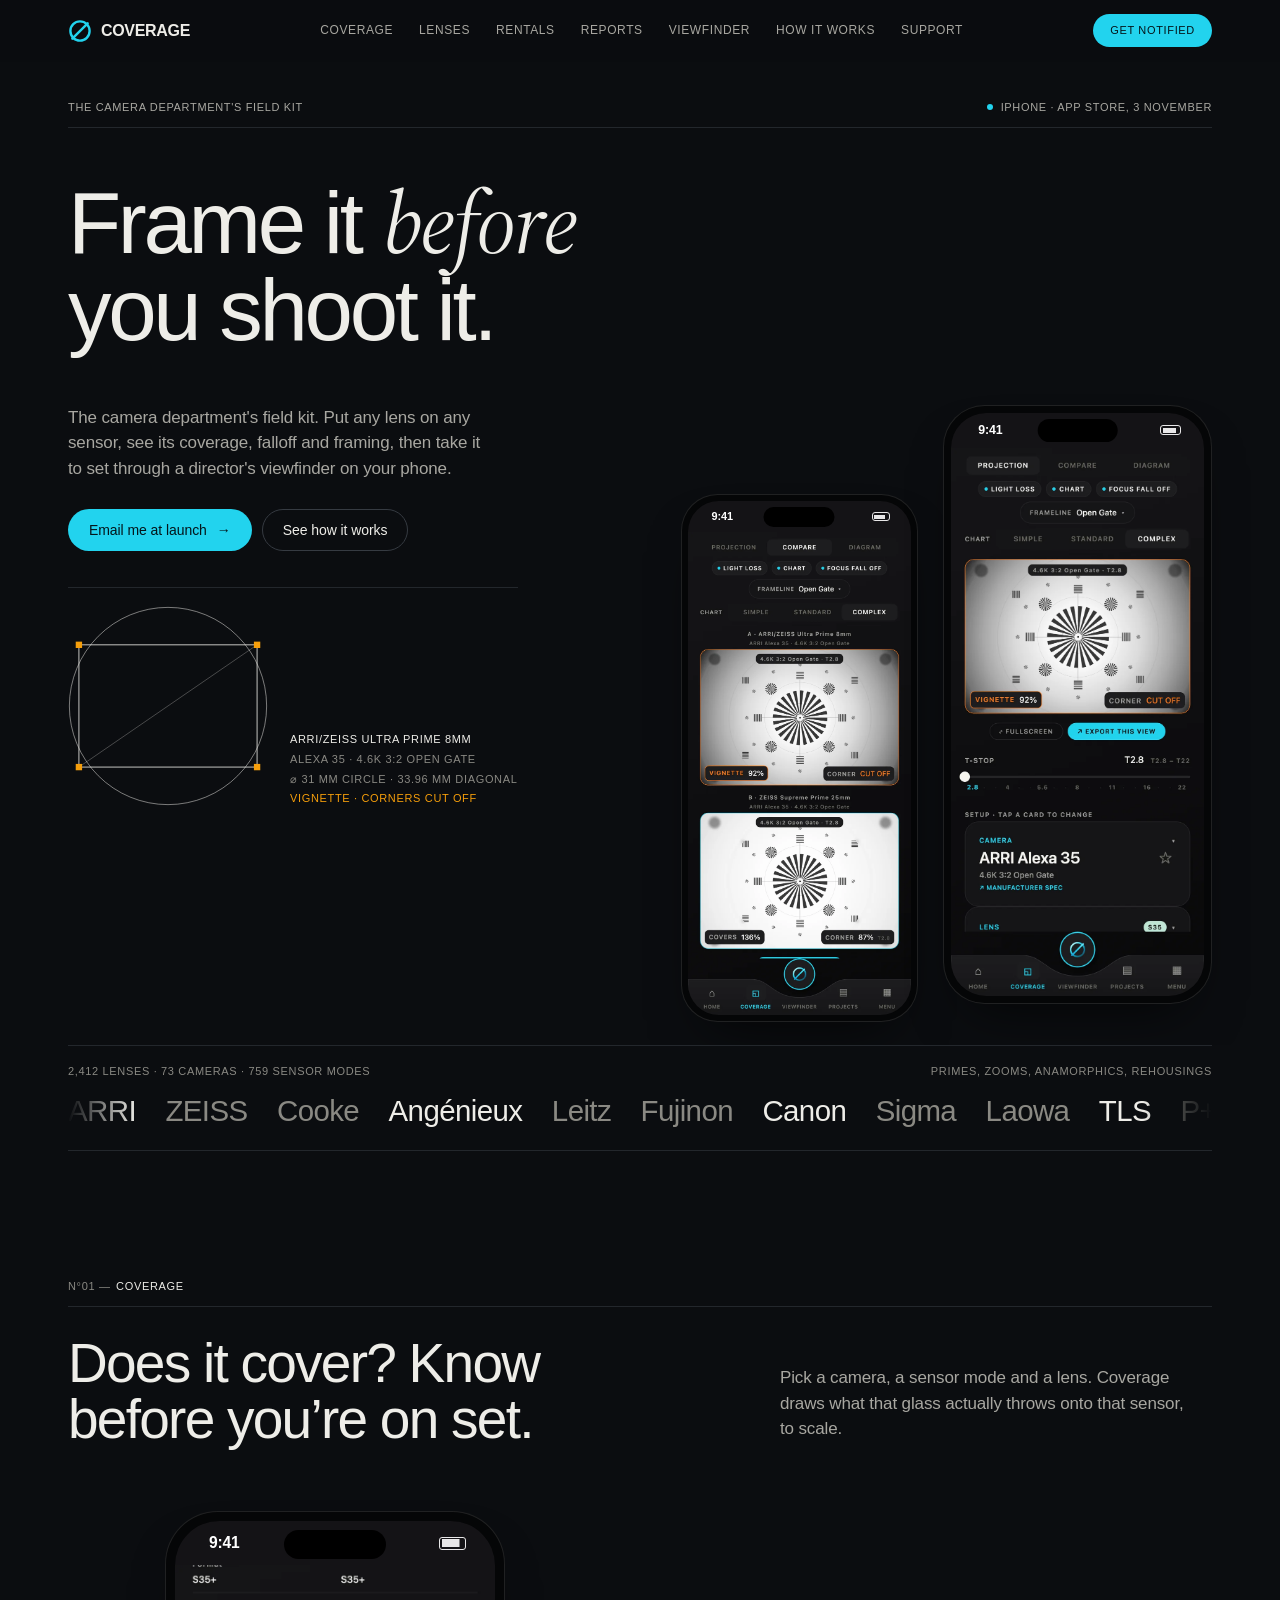
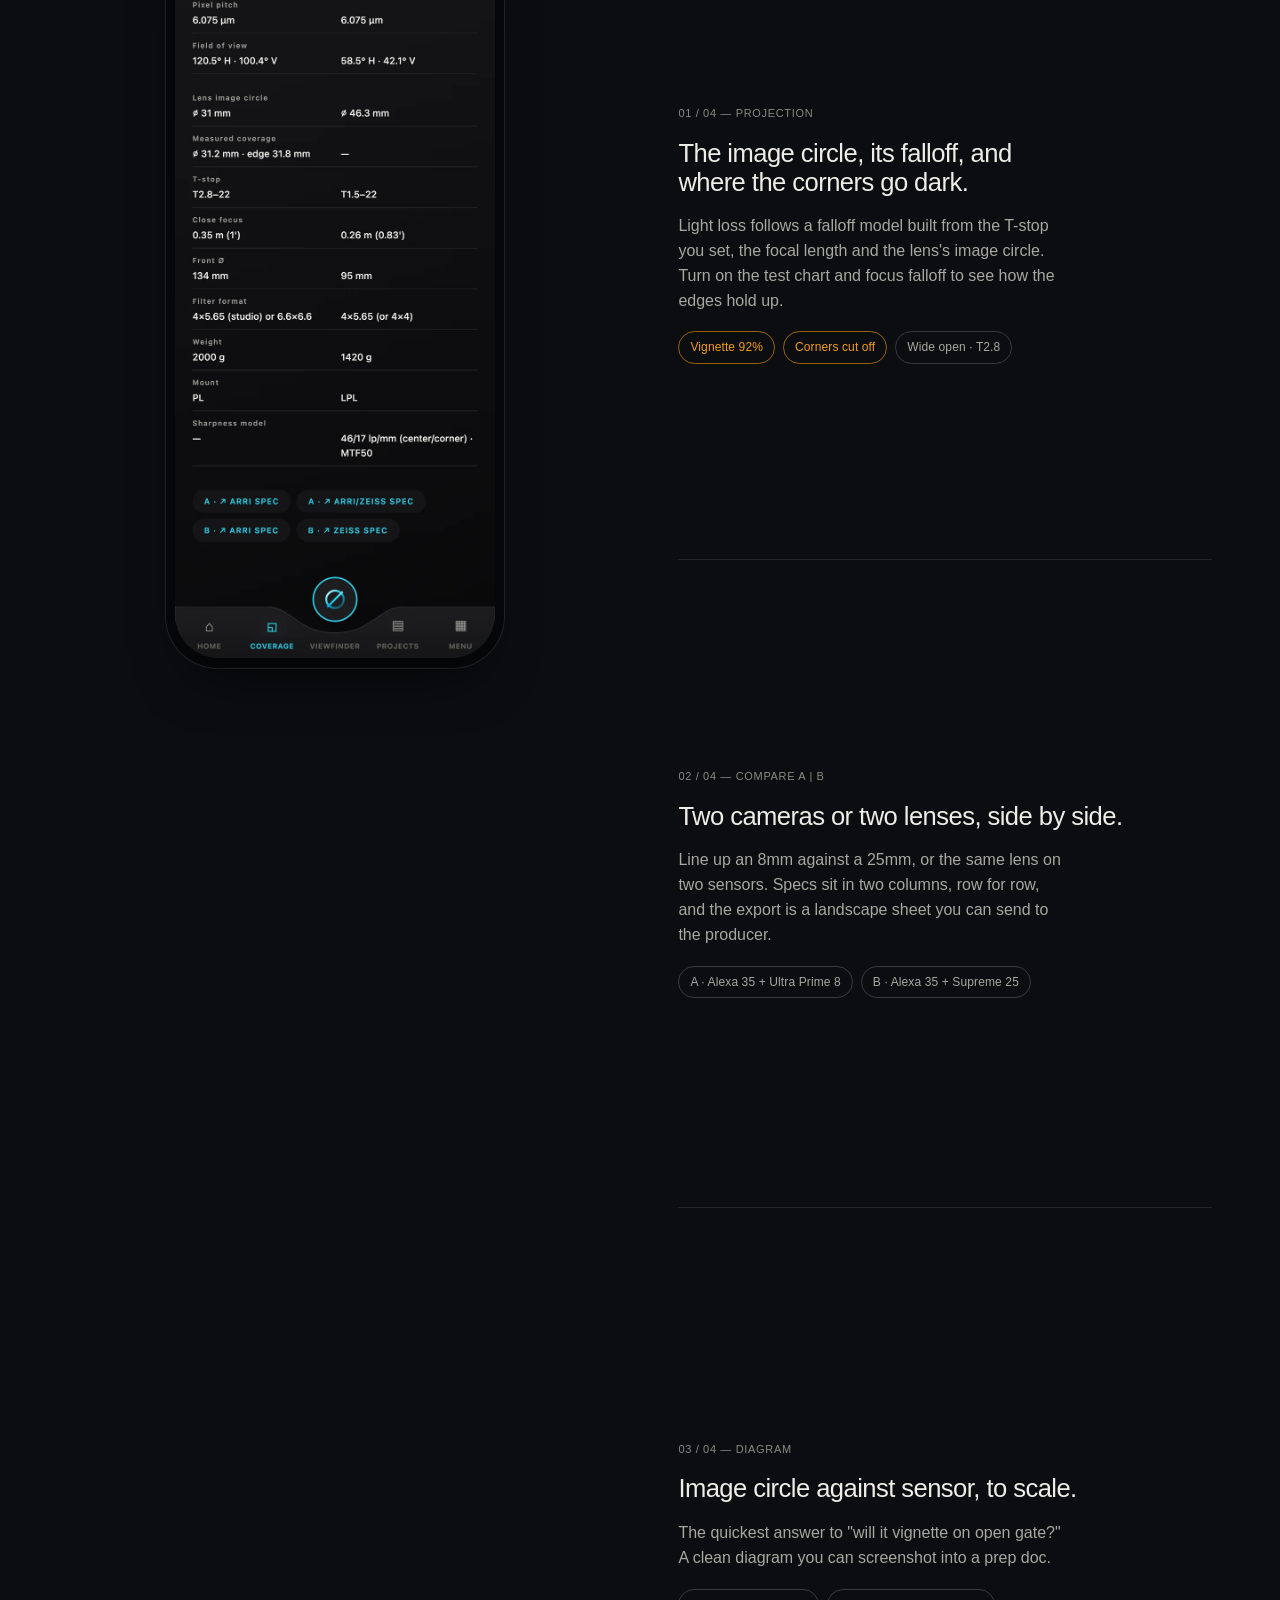
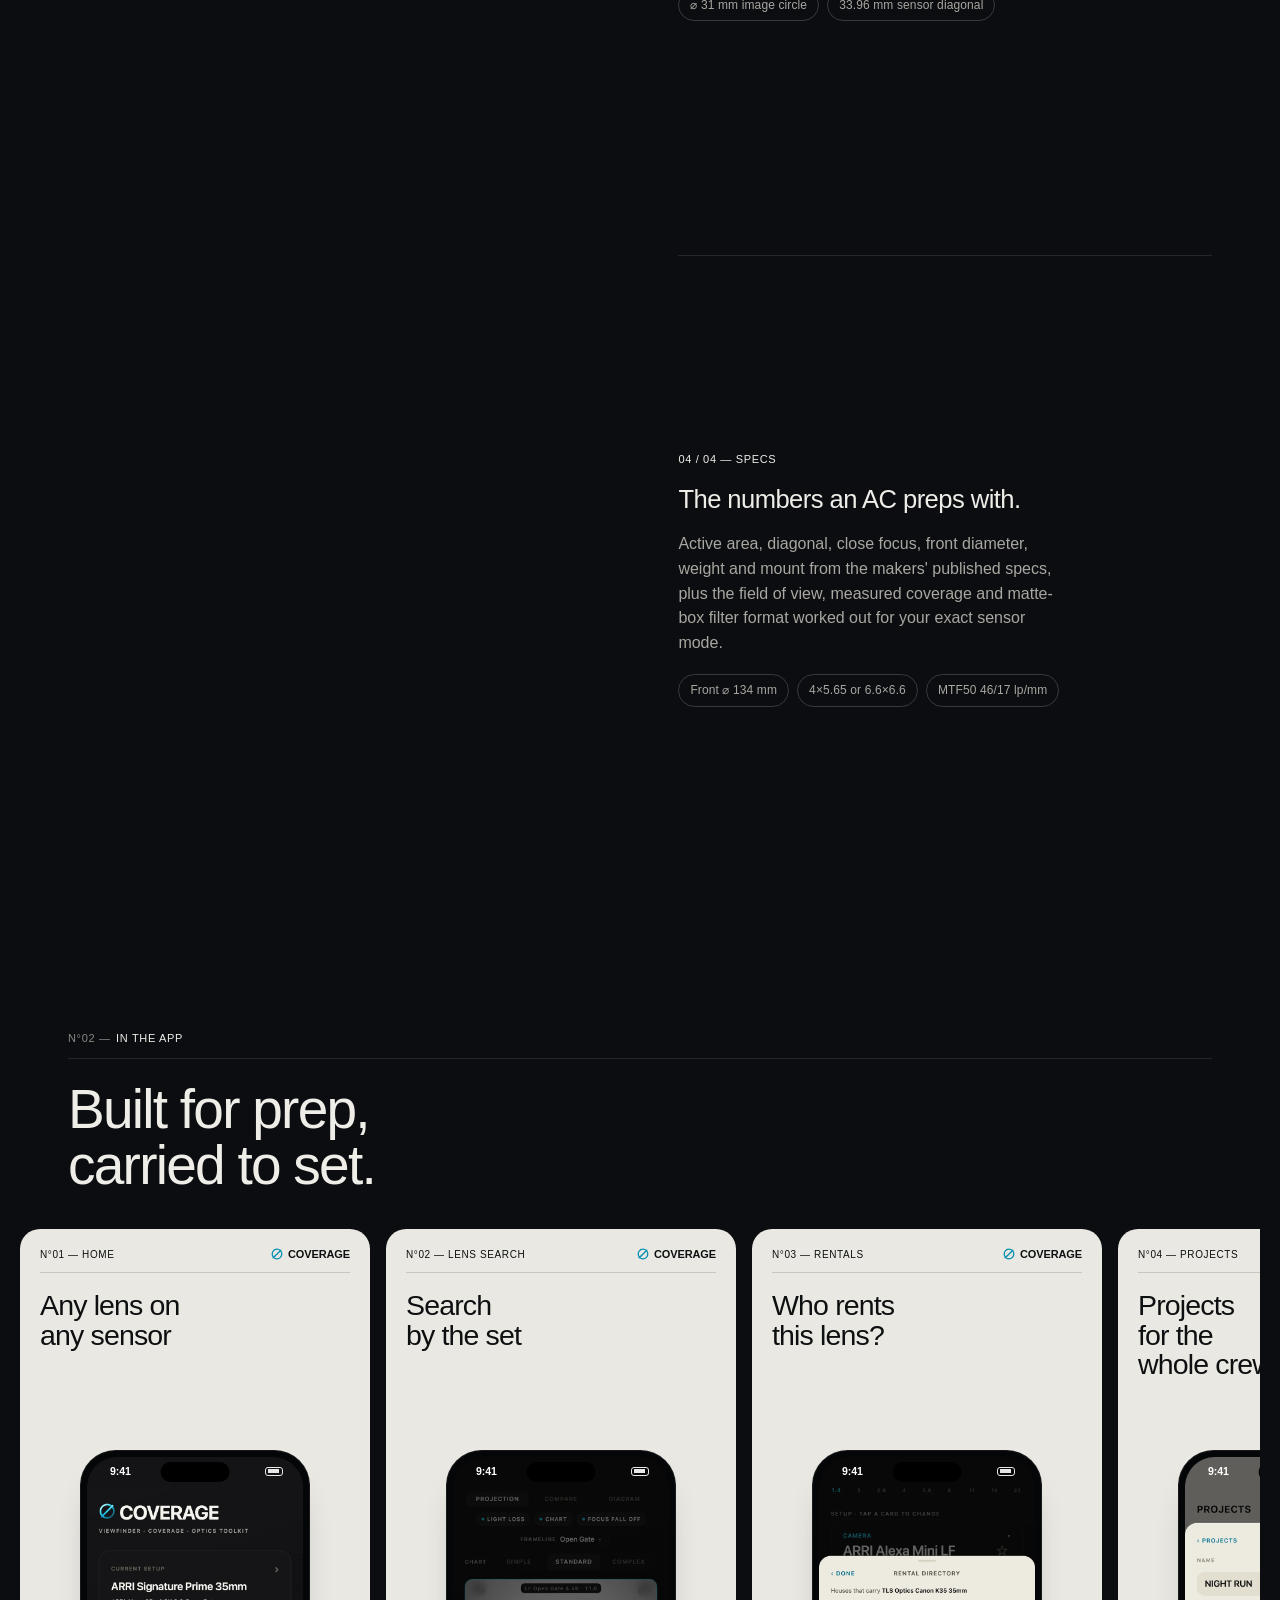
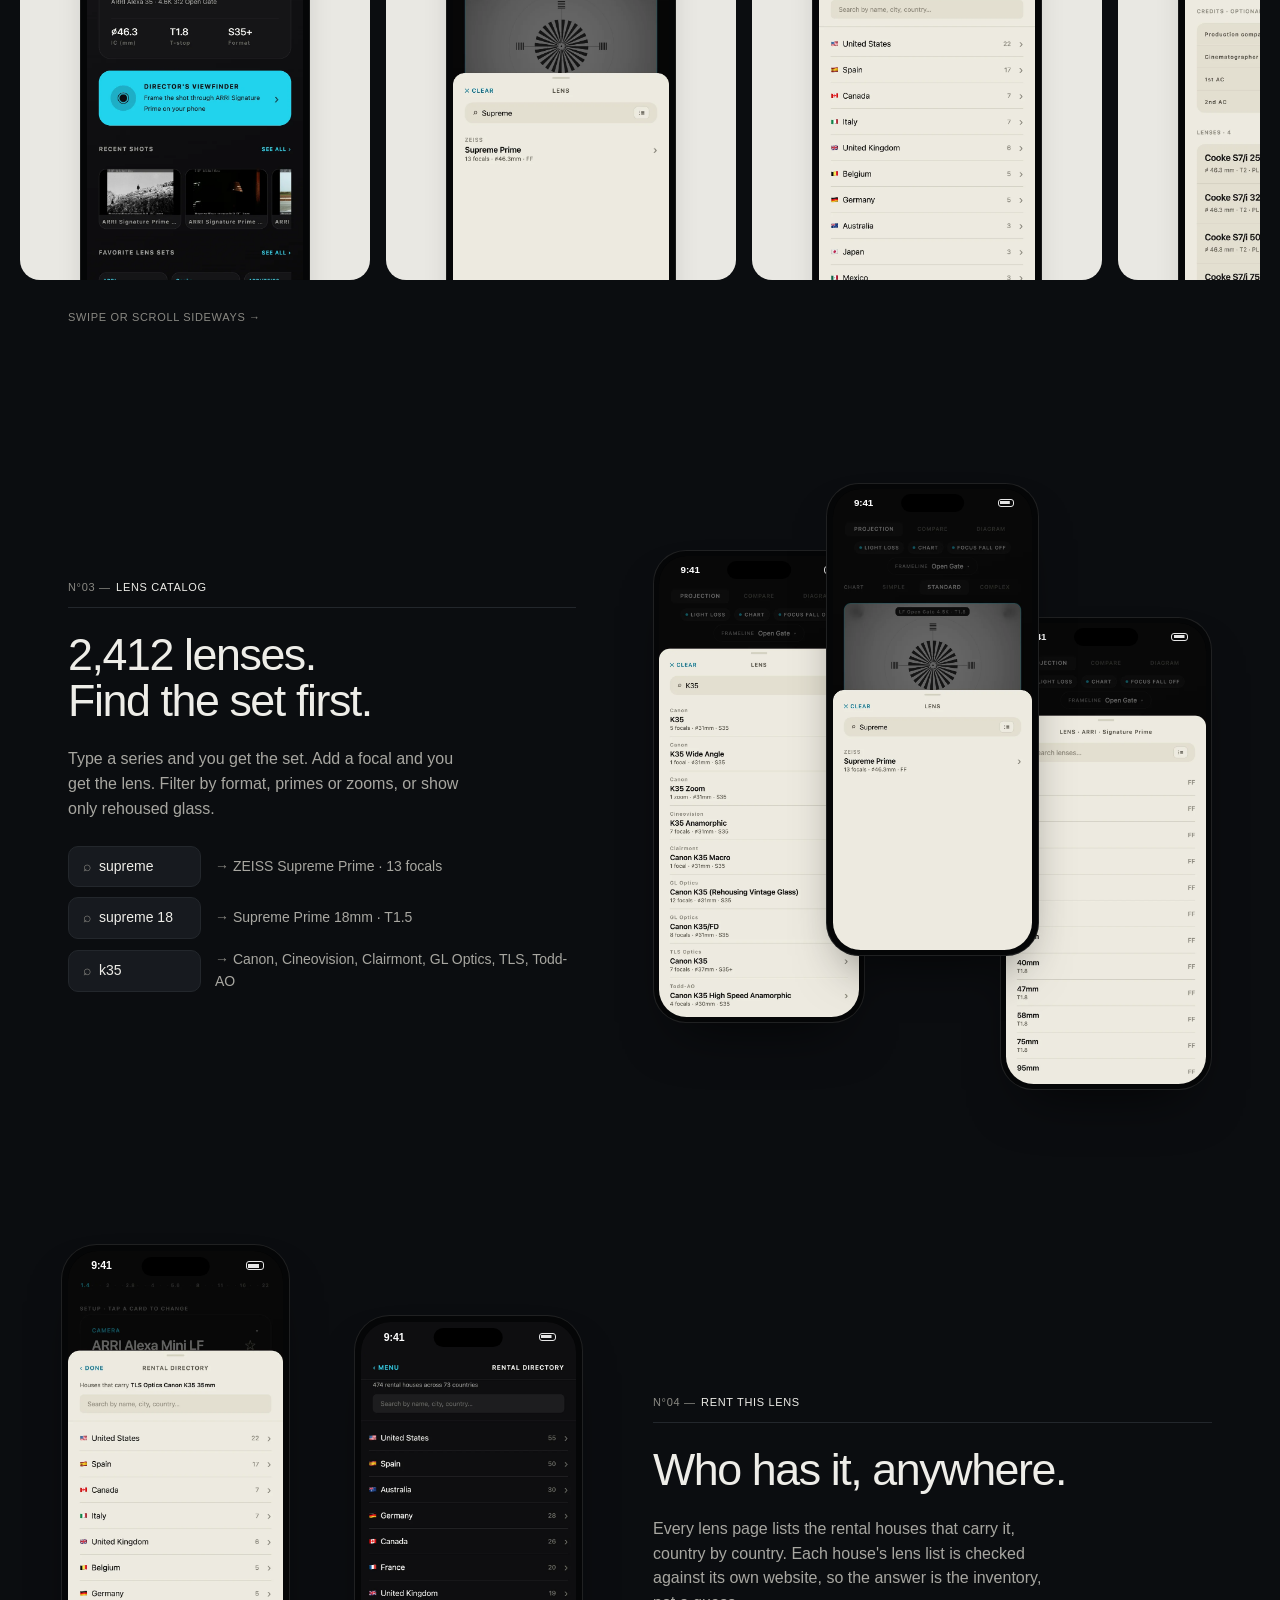
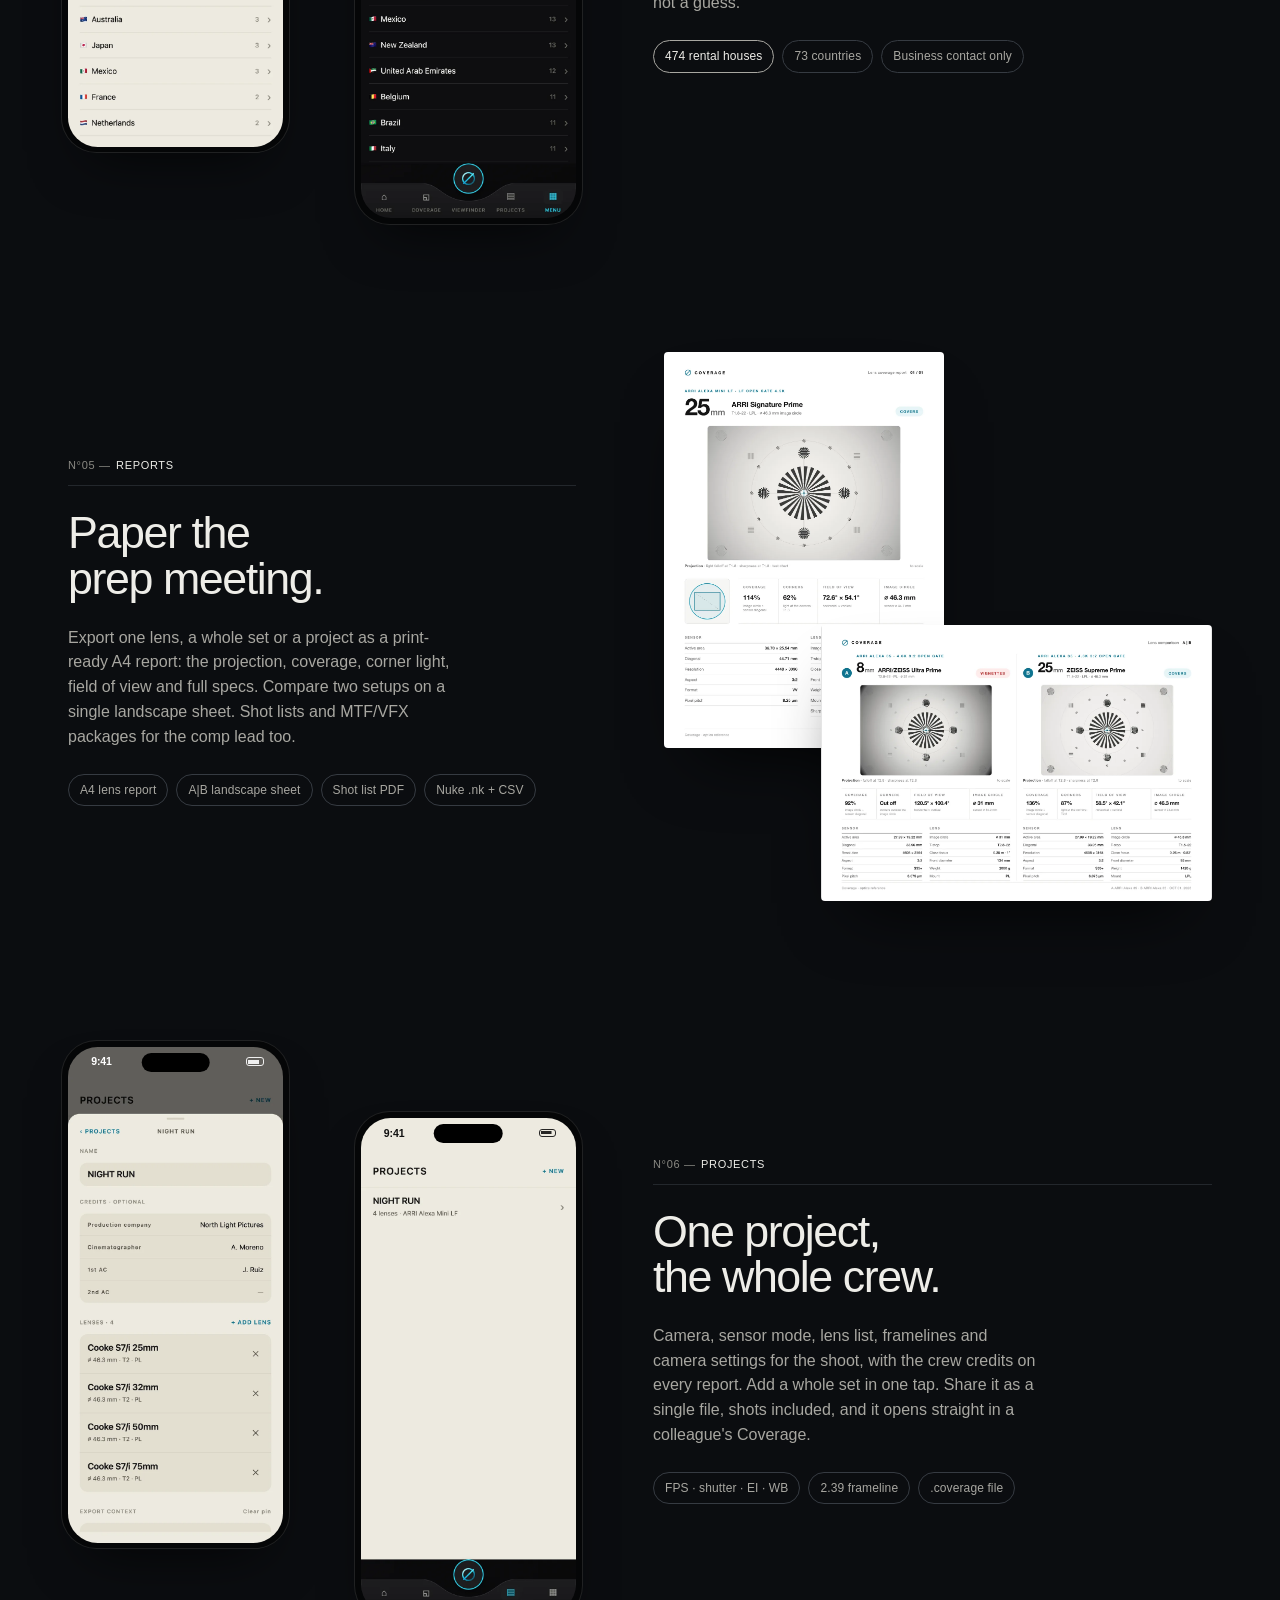
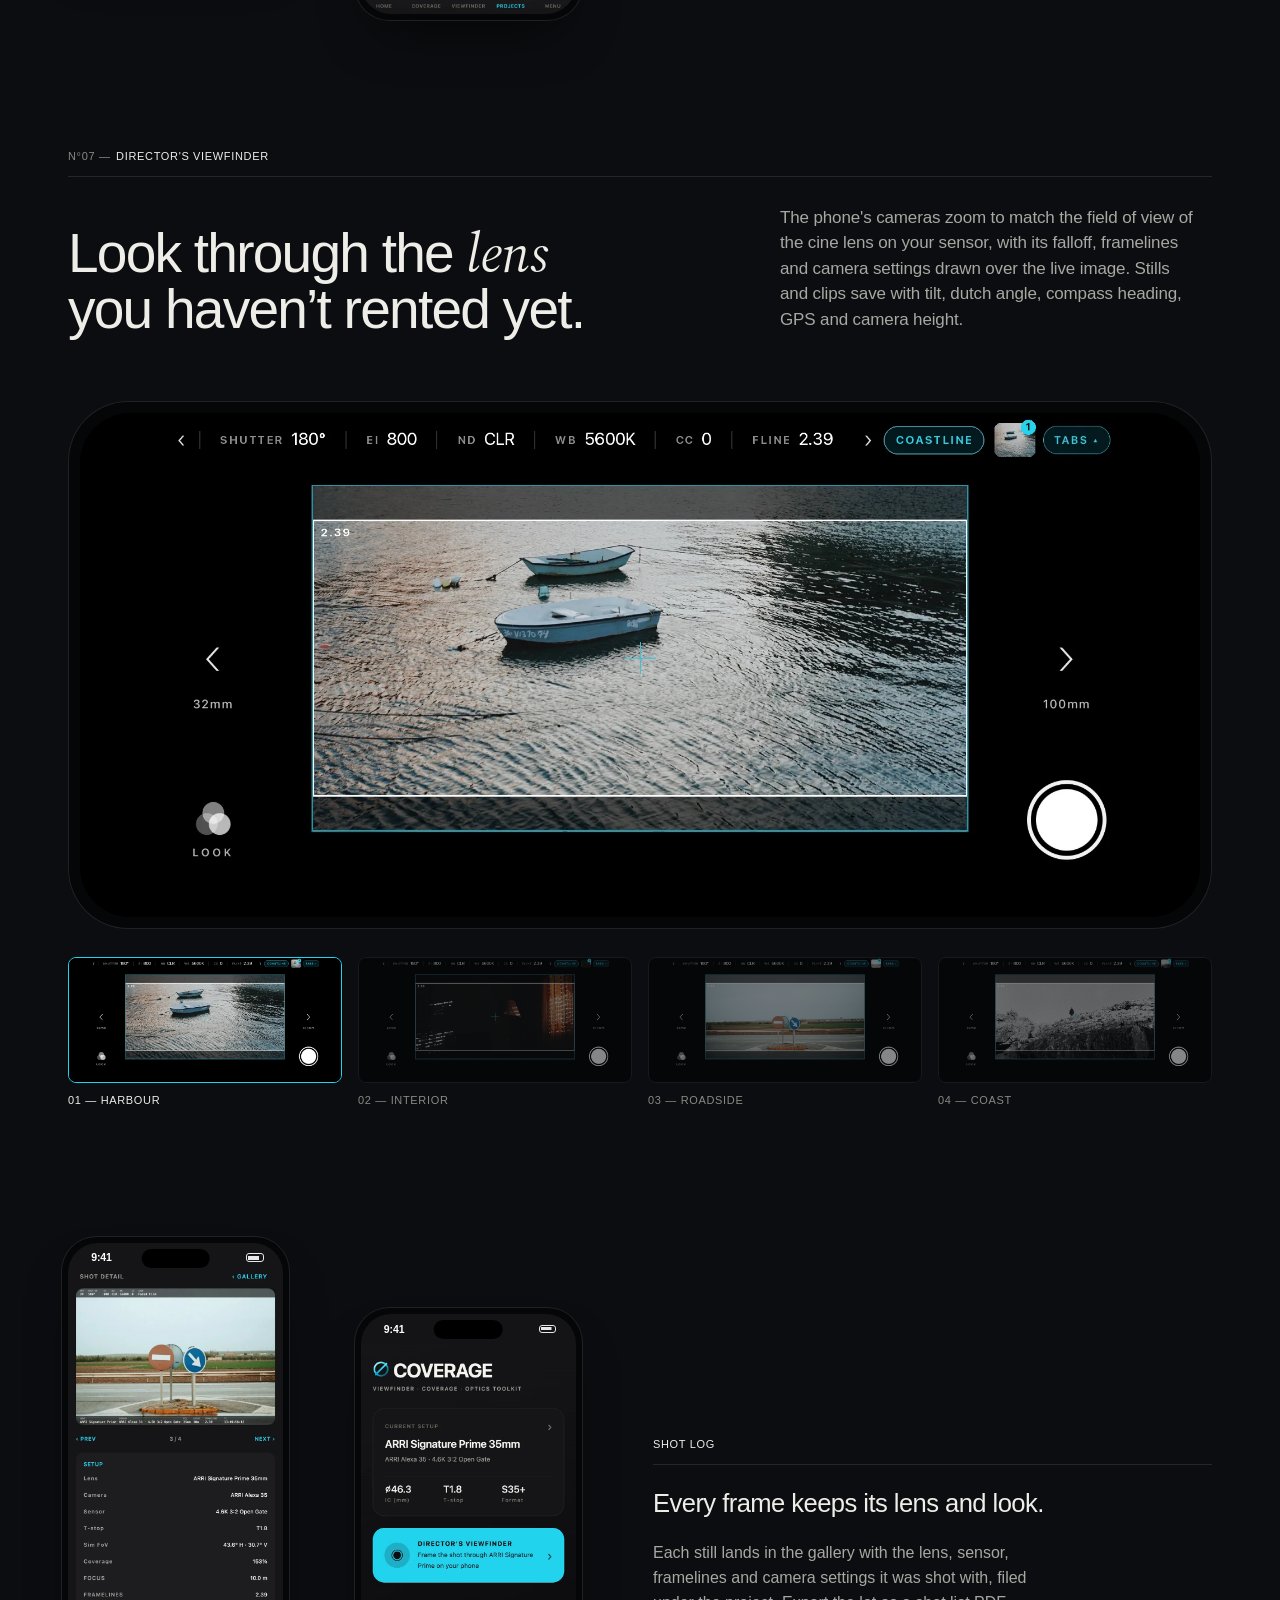
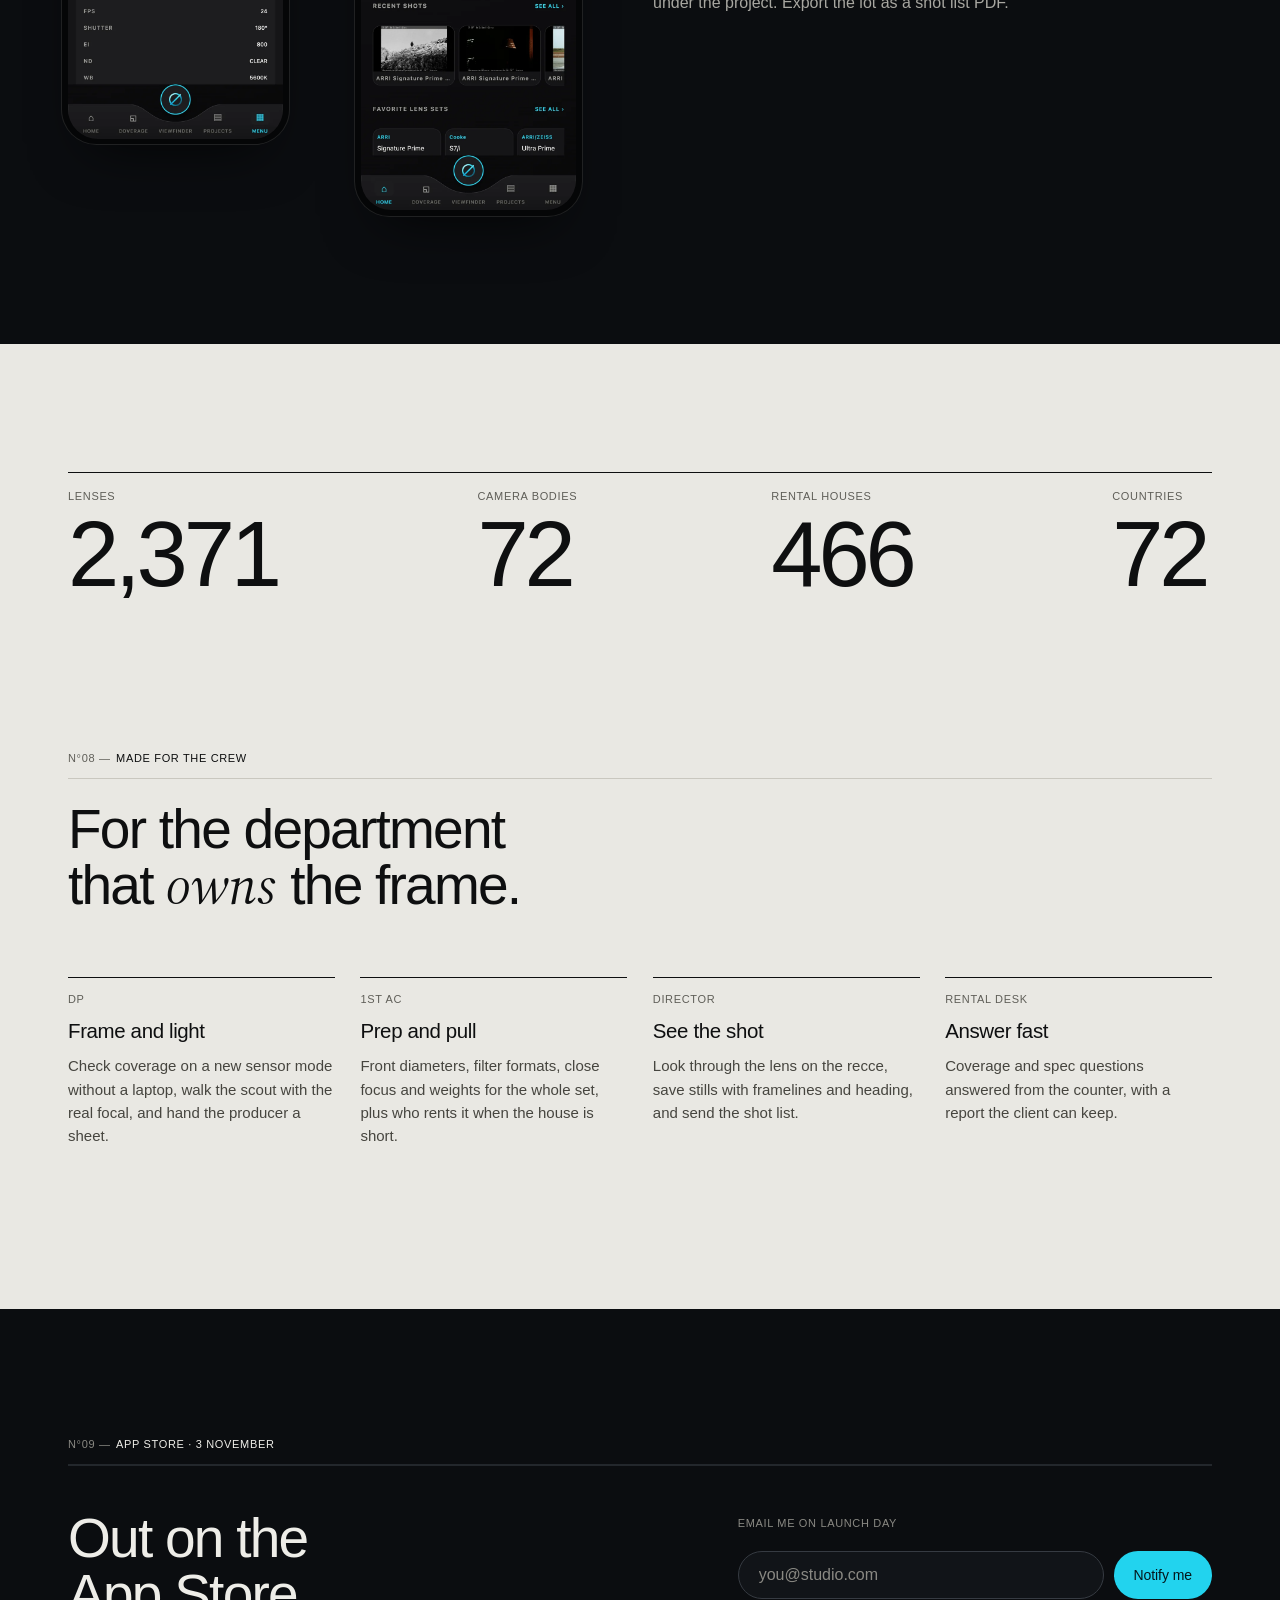
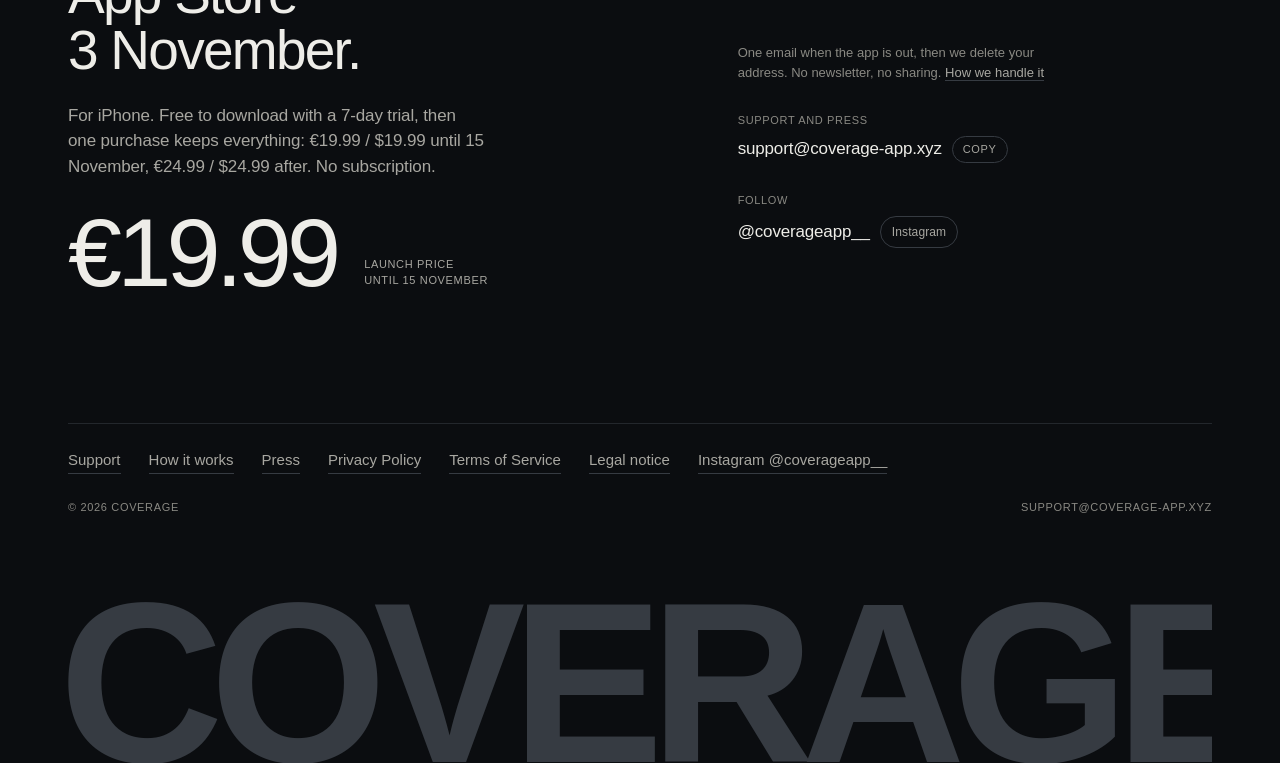
==== commit 09d927a8: "Catalog counts: 2,412 lenses in 431 sets (four Super 16 zooms)" ====
--- a/index.html
+++ b/index.html
@@ -382,7 +382,7 @@
       <a href="/how-it-works/">How it works</a>
       <a href="/support/">Support</a>
     </nav>
-    <a class="btn btn-primary btn-sm" href="https://apps.apple.com/app/id6811562037">Download</a>
+    <a class="btn btn-primary btn-sm" href="#launch">Get notified</a>
   </div>
 </header>
 
@@ -390,7 +390,7 @@
   <!-- HERO -->
   <section class="hero">
     <div class="wrap">
-      <div class="hero-meta micro rise" style="--d:0"><span>The camera department's field kit</span><span class="dot">iPhone · Out now on the App Store</span></div>
+      <div class="hero-meta micro rise" style="--d:0"><span>The camera department's field kit</span><span class="dot">iPhone · App Store, 3 November</span></div>
       <h1 class="rise" style="--d:1">
         <span class="line">Frame it <span class="ac">before</span></span>
         <span class="line">you shoot it.</span>
@@ -399,7 +399,7 @@
         <div class="hero-copy">
           <p class="lede rise" style="--d:2">The camera department's field kit. Put any lens on any sensor, see its coverage, falloff and framing, then take it to set through a director's viewfinder on your phone.</p>
           <div class="hero-actions rise" style="--d:3">
-            <a class="btn btn-primary" href="https://apps.apple.com/app/id6811562037">Download on the App Store <span class="arr">→</span></a>
+            <a class="btn btn-primary" href="#launch">Email me at launch <span class="arr">→</span></a>
             <a class="btn btn-ghost" href="#coverage">See how it works</a>
           </div>
         </div>
@@ -429,7 +429,7 @@
   <div class="wrap">
     <div class="strip">
       <div class="strip-head micro">
-        <span class="num">2,408 lenses · 73 cameras · 759 sensor modes</span>
+        <span class="num">2,412 lenses · 73 cameras · 759 sensor modes</span>
         <span>Primes, zooms, anamorphics, rehousings</span>
       </div>
       <div class="marquee" aria-hidden="true">
@@ -515,7 +515,7 @@
     <div class="wrap row">
       <div class="copy">
         <span class="eyebrow" data-n="03">Lens catalog</span>
-        <h2>2,408 lenses. Find the set first.</h2>
+        <h2>2,412 lenses. Find the set first.</h2>
         <p>Type a series and you get the set. Add a focal and you get the lens. Filter by format, primes or zooms, or show only rehoused glass.</p>
         <div class="queries" aria-label="Search examples">
           <div class="q"><span class="in">supreme</span><span class="out">ZEISS Supreme Prime · 13 focals</span></div>
@@ -620,7 +620,7 @@
   <section class="paper-band">
     <div class="wrap">
       <div class="stats" aria-label="Catalog in numbers">
-        <div class="stat"><span class="n" data-count="2408">2,408</span><span class="l micro">Lenses</span></div>
+        <div class="stat"><span class="n" data-count="2412">2,412</span><span class="l micro">Lenses</span></div>
         <div class="stat"><span class="n" data-count="73">73</span><span class="l micro">Camera bodies</span></div>
         <div class="stat"><span class="n" data-count="474">474</span><span class="l micro">Rental houses</span></div>
         <div class="stat"><span class="n" data-count="73">73</span><span class="l micro">Countries</span></div>
@@ -642,16 +642,25 @@
   <section class="block" id="launch">
     <div class="wrap">
       <div class="head" style="margin-bottom:0">
-        <span class="eyebrow" data-n="09">Out now</span>
+        <span class="eyebrow" data-n="09">App Store · 3 November</span>
       </div>
       <div class="beta">
         <div style="display:flex;flex-direction:column;gap:24px">
-          <h2>Get it on the App Store.</h2>
+          <h2>Out on the App Store 3&nbsp;November.</h2>
           <p class="lede">For iPhone. Free to download with a 7-day trial, then one purchase keeps everything: €19.99 / $19.99 until 15 November, €24.99 / $24.99 after. No subscription.</p>
           <div class="price" aria-hidden="true"><span class="big">€19.99</span><span class="cap micro">Launch price<br>Until 15 November</span></div>
         </div>
         <div class="contact">
-          <div><a class="btn btn-primary" href="https://apps.apple.com/app/id6811562037">Download on the App Store <span class="arr">→</span></a></div>
+          <form class="notify" id="notify" novalidate>
+            <label class="lbl micro" for="notifyEmail">Email me on launch day</label>
+            <div class="notify-row">
+              <input id="notifyEmail" name="email" type="email" autocomplete="email" inputmode="email" placeholder="you@studio.com" maxlength="254" required>
+              <input class="hp" name="company" type="text" tabindex="-1" autocomplete="off" aria-hidden="true">
+              <button class="btn btn-primary" type="submit">Notify me</button>
+            </div>
+            <p class="notify-msg" id="notifyMsg" role="status" aria-live="polite"></p>
+            <p class="fine">One email when the app is out, then we delete your address. No newsletter, no sharing. <a href="/privacy/#launch-list">How we handle it</a></p>
+          </form>
           <div><div class="lbl micro">Support and press</div><div class="addr"><span class="v" id="mail1">support@coverage-app.xyz</span><button class="copy-btn" type="button" data-copy="mail1">Copy</button></div></div>
           <div><div class="lbl micro">Follow</div><div class="addr"><a class="v" href="https://www.instagram.com/coverageapp__/" rel="me noopener" target="_blank">@coverageapp__</a><span class="chip">Instagram</span></div></div>
         </div>
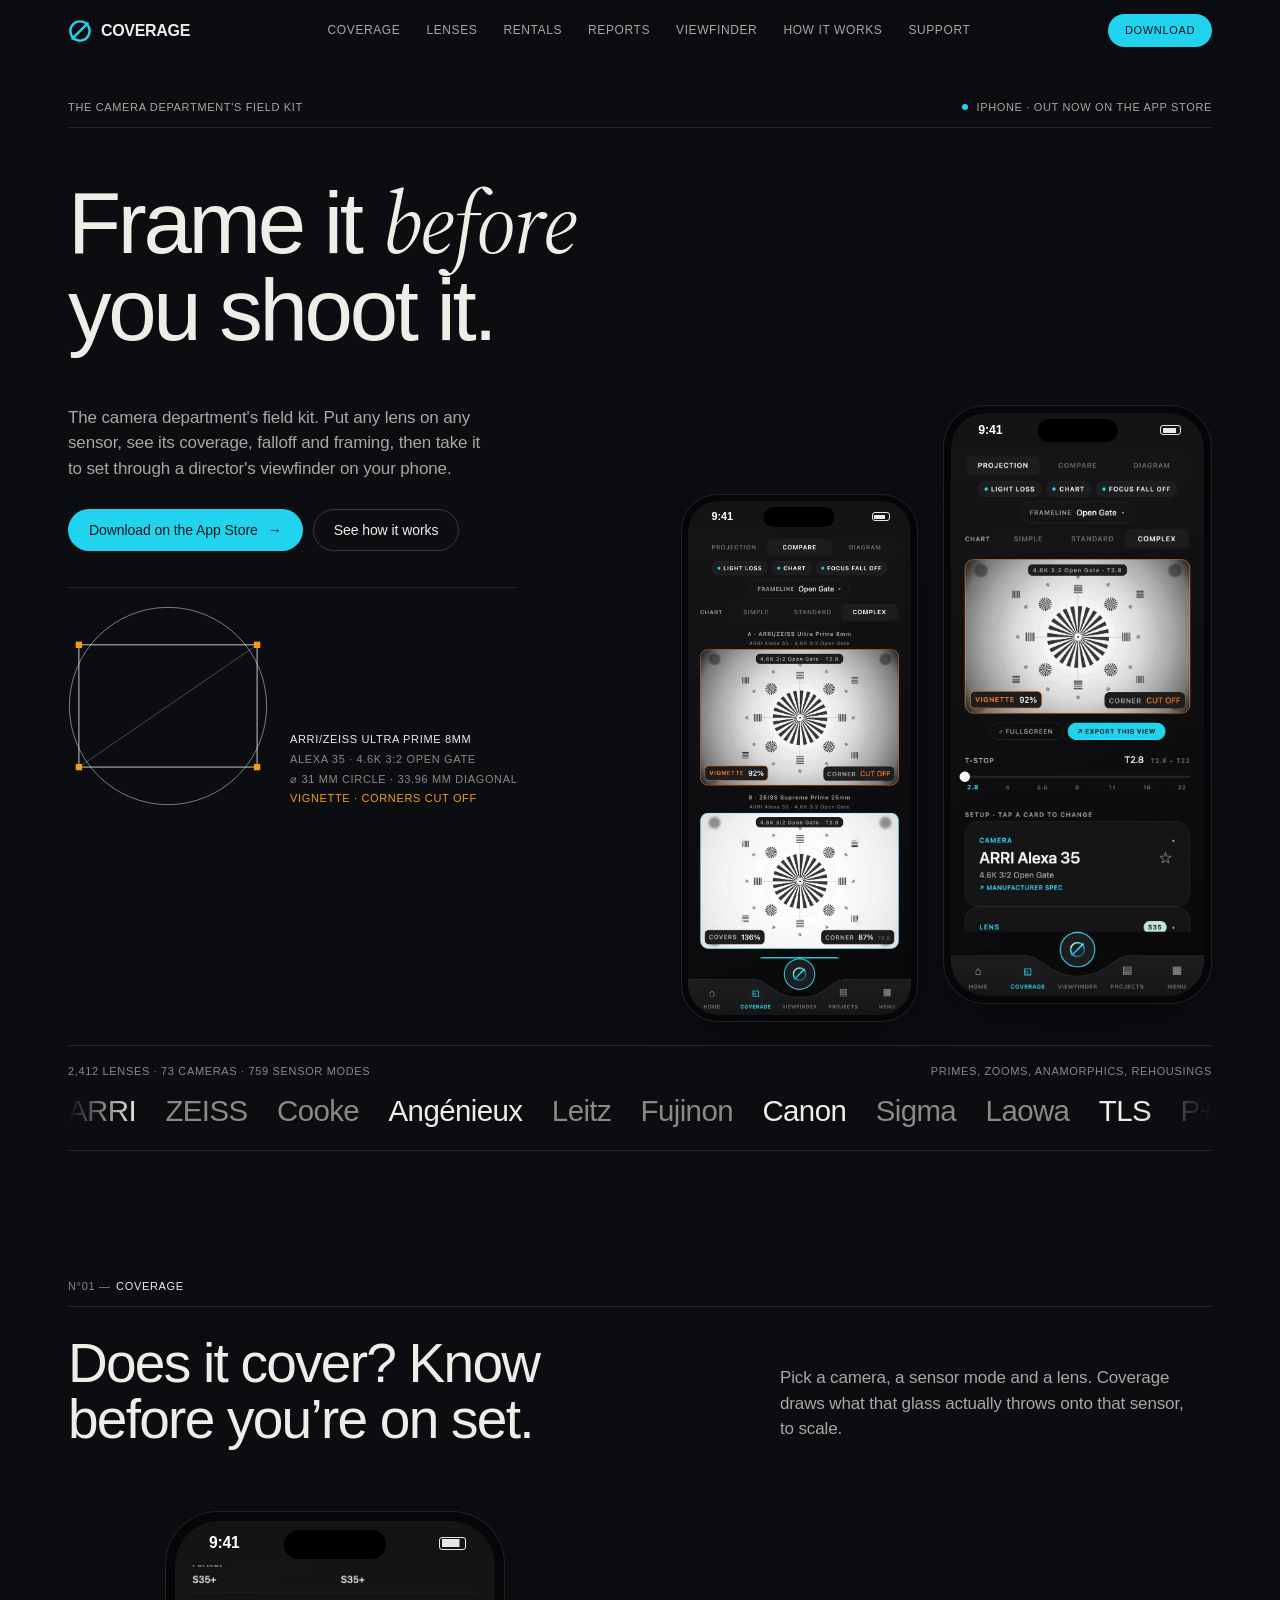
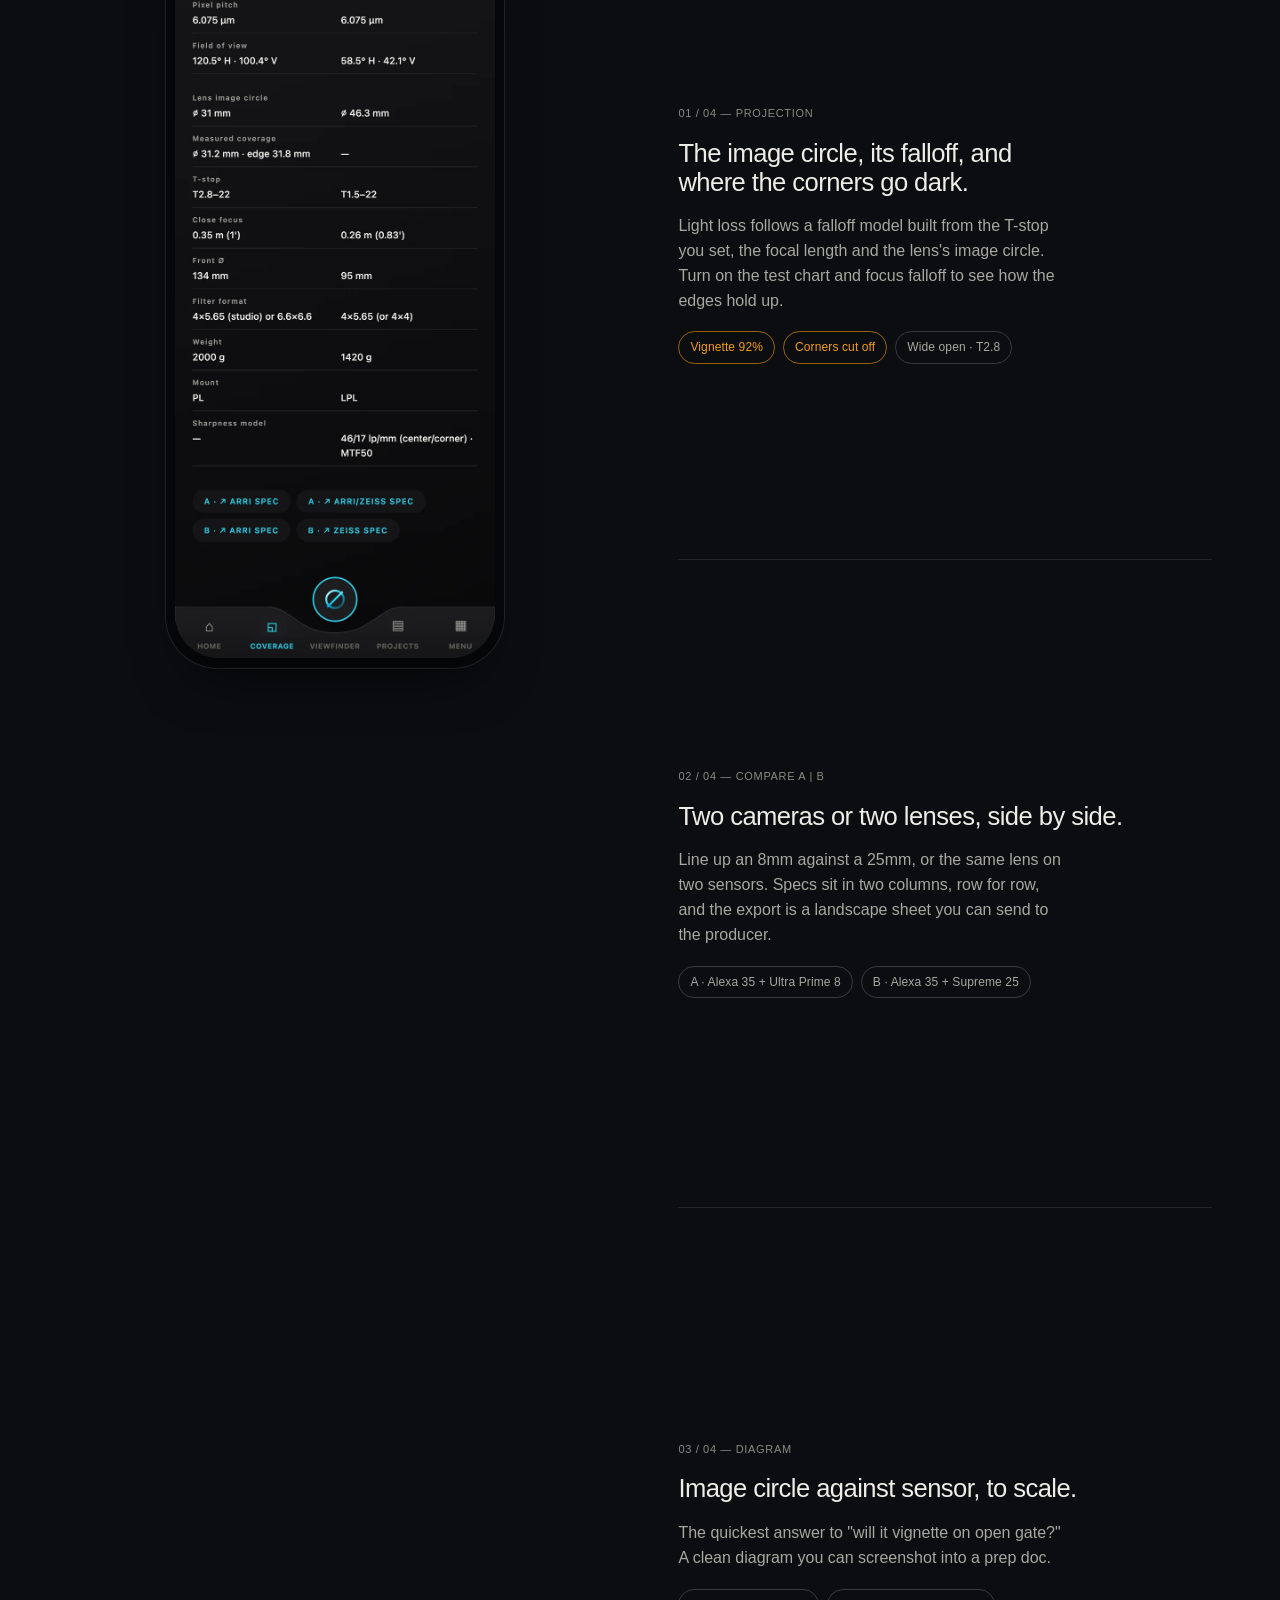
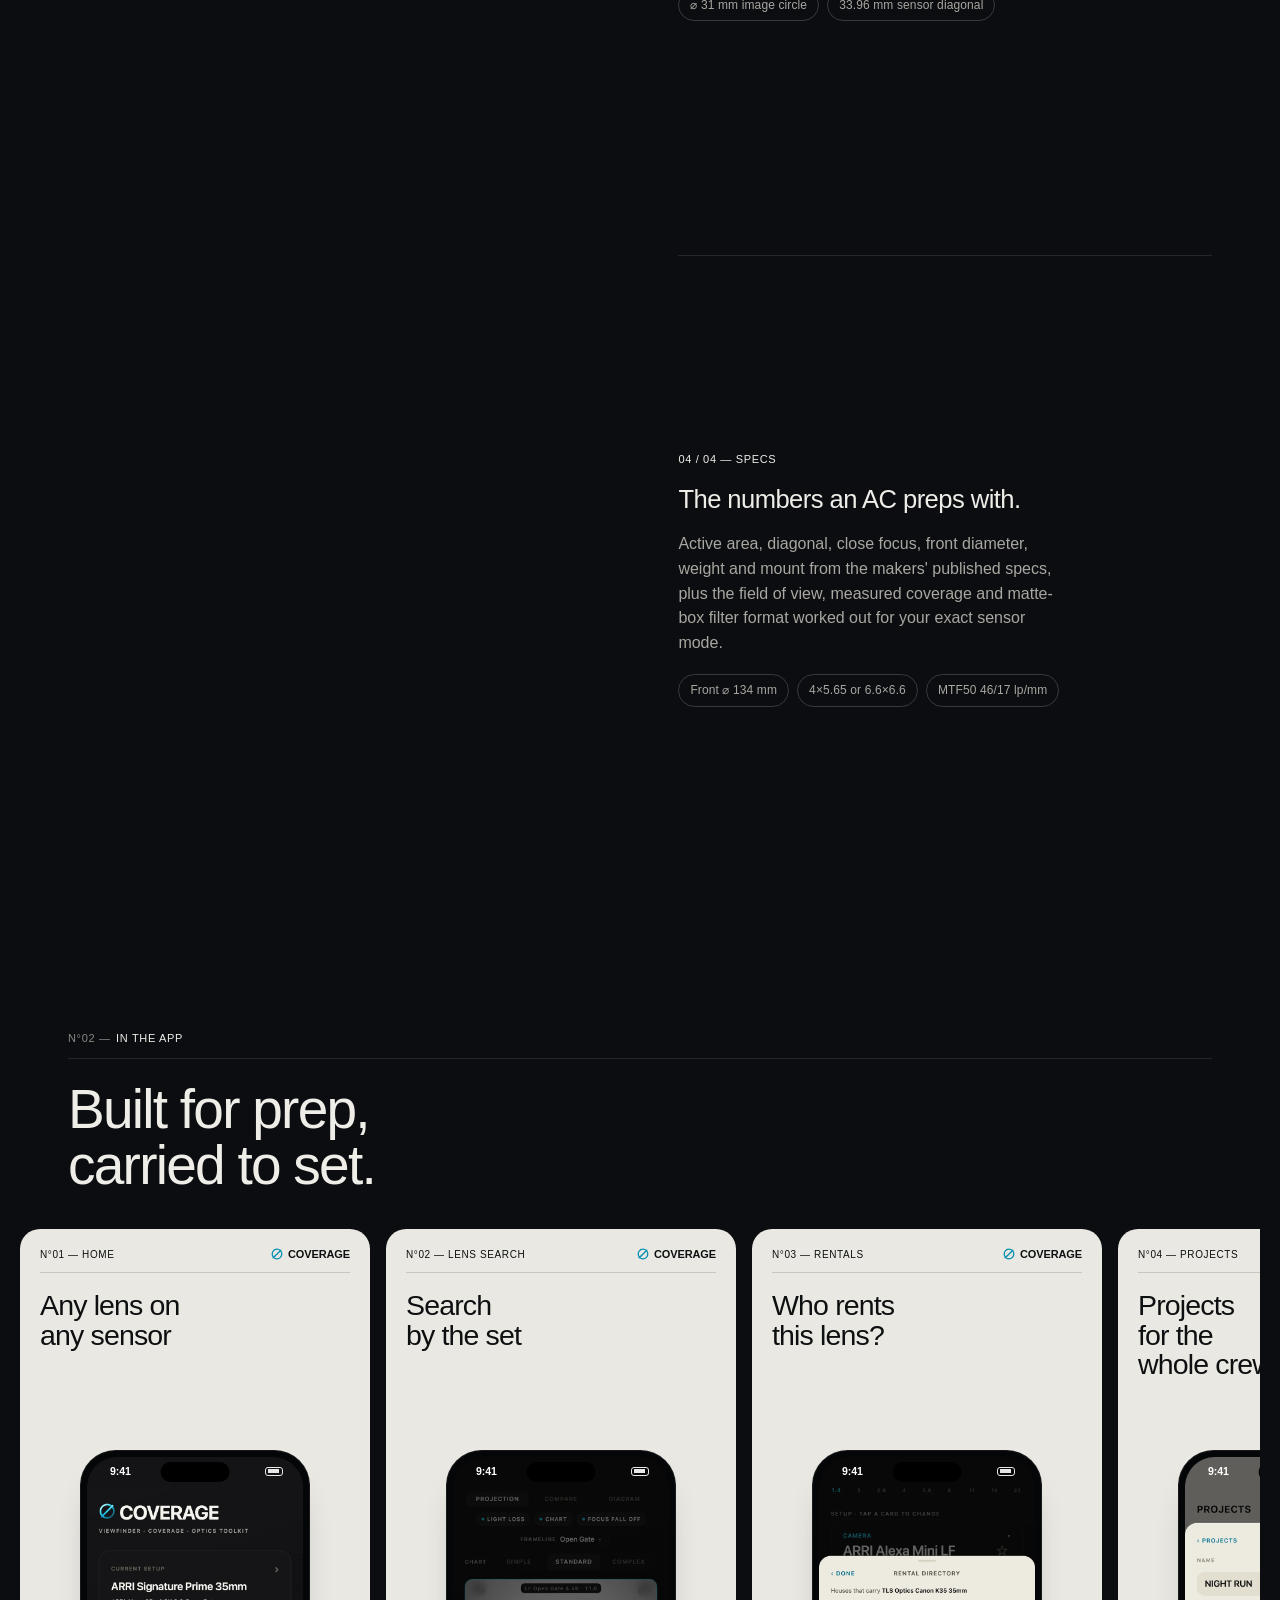
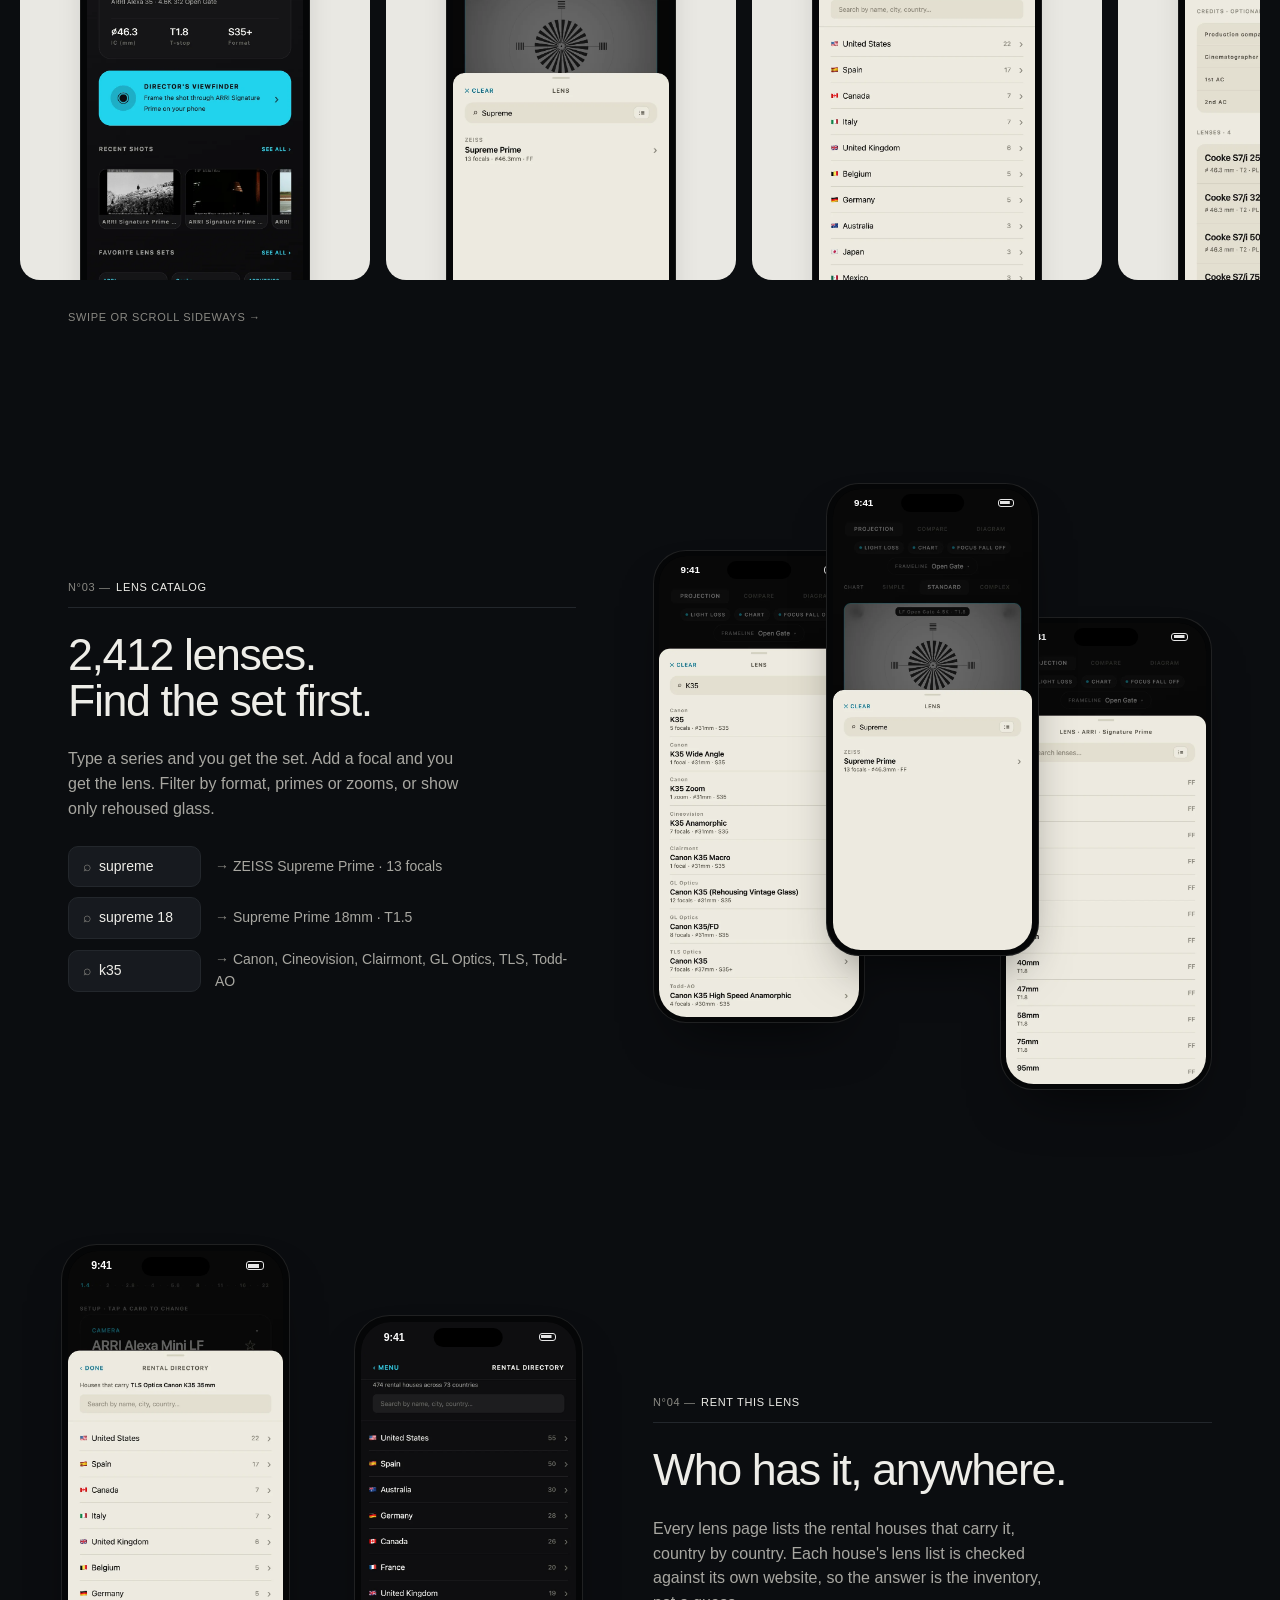
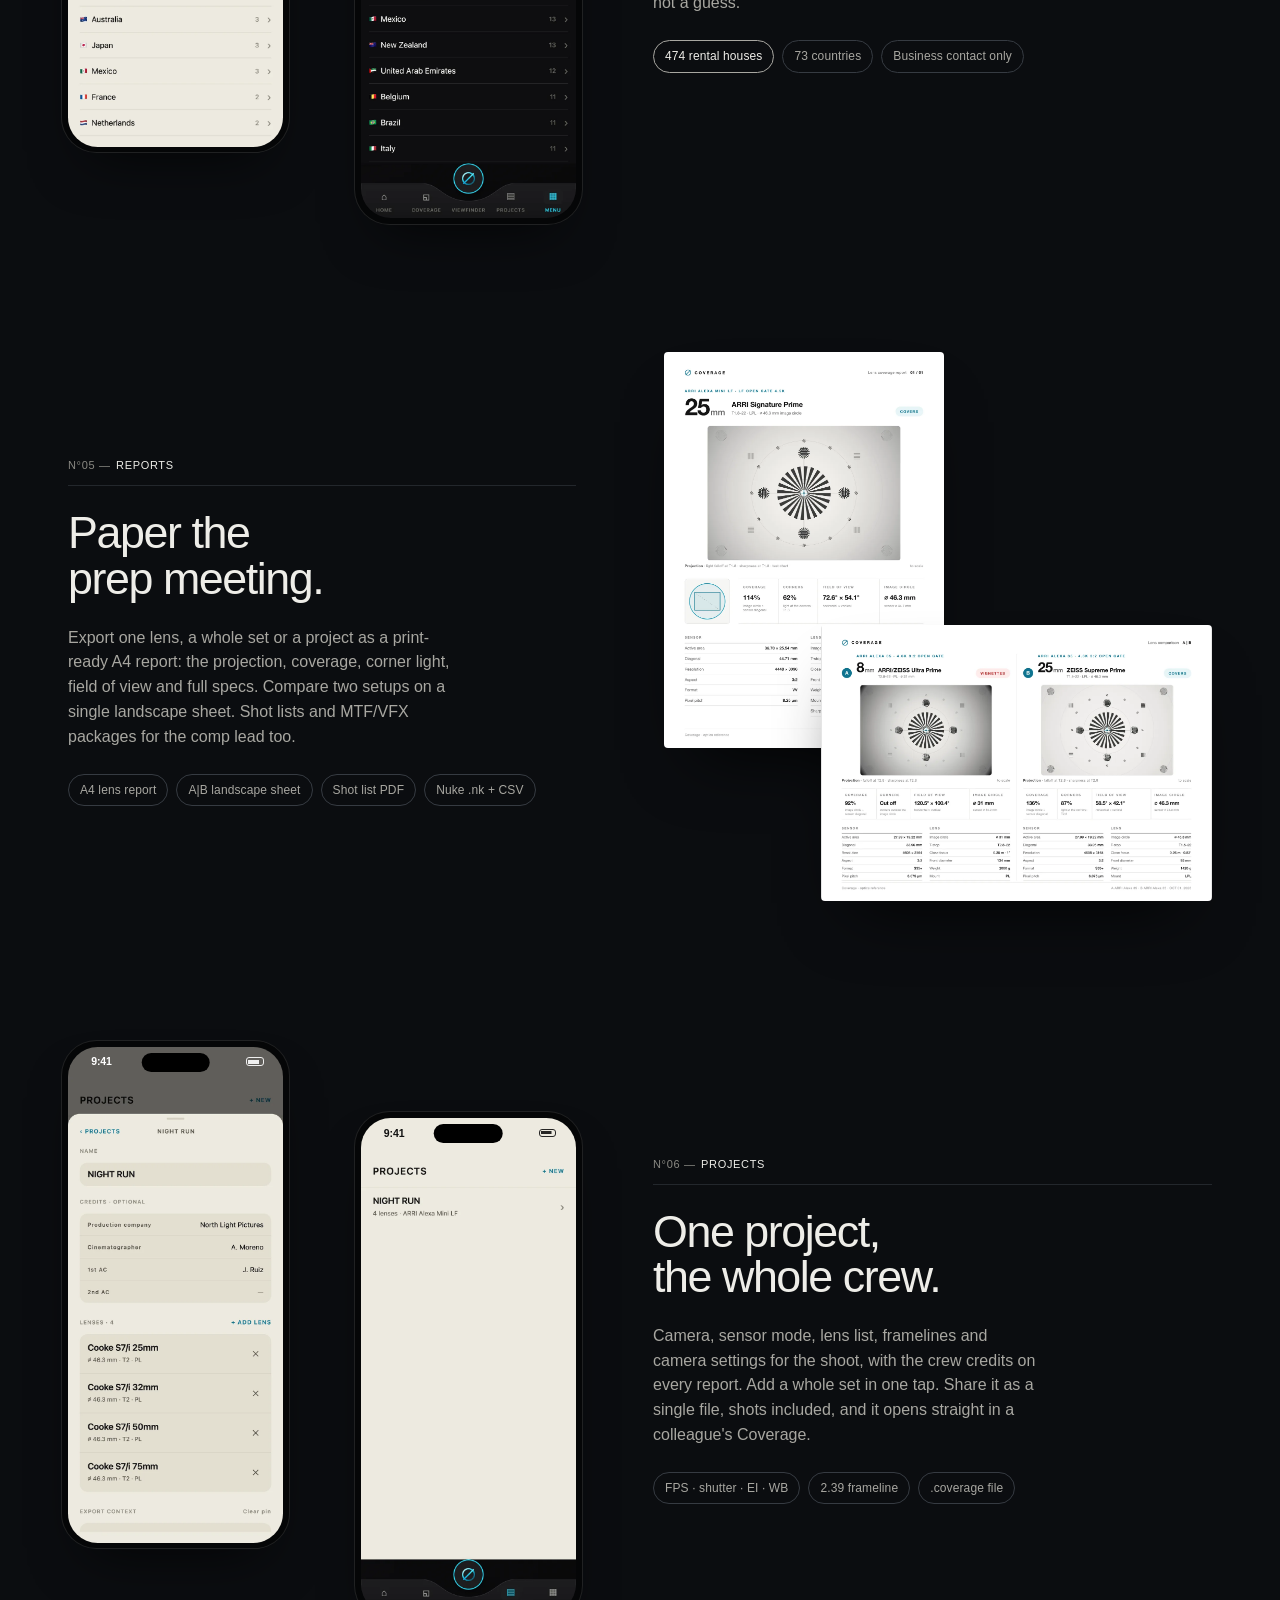
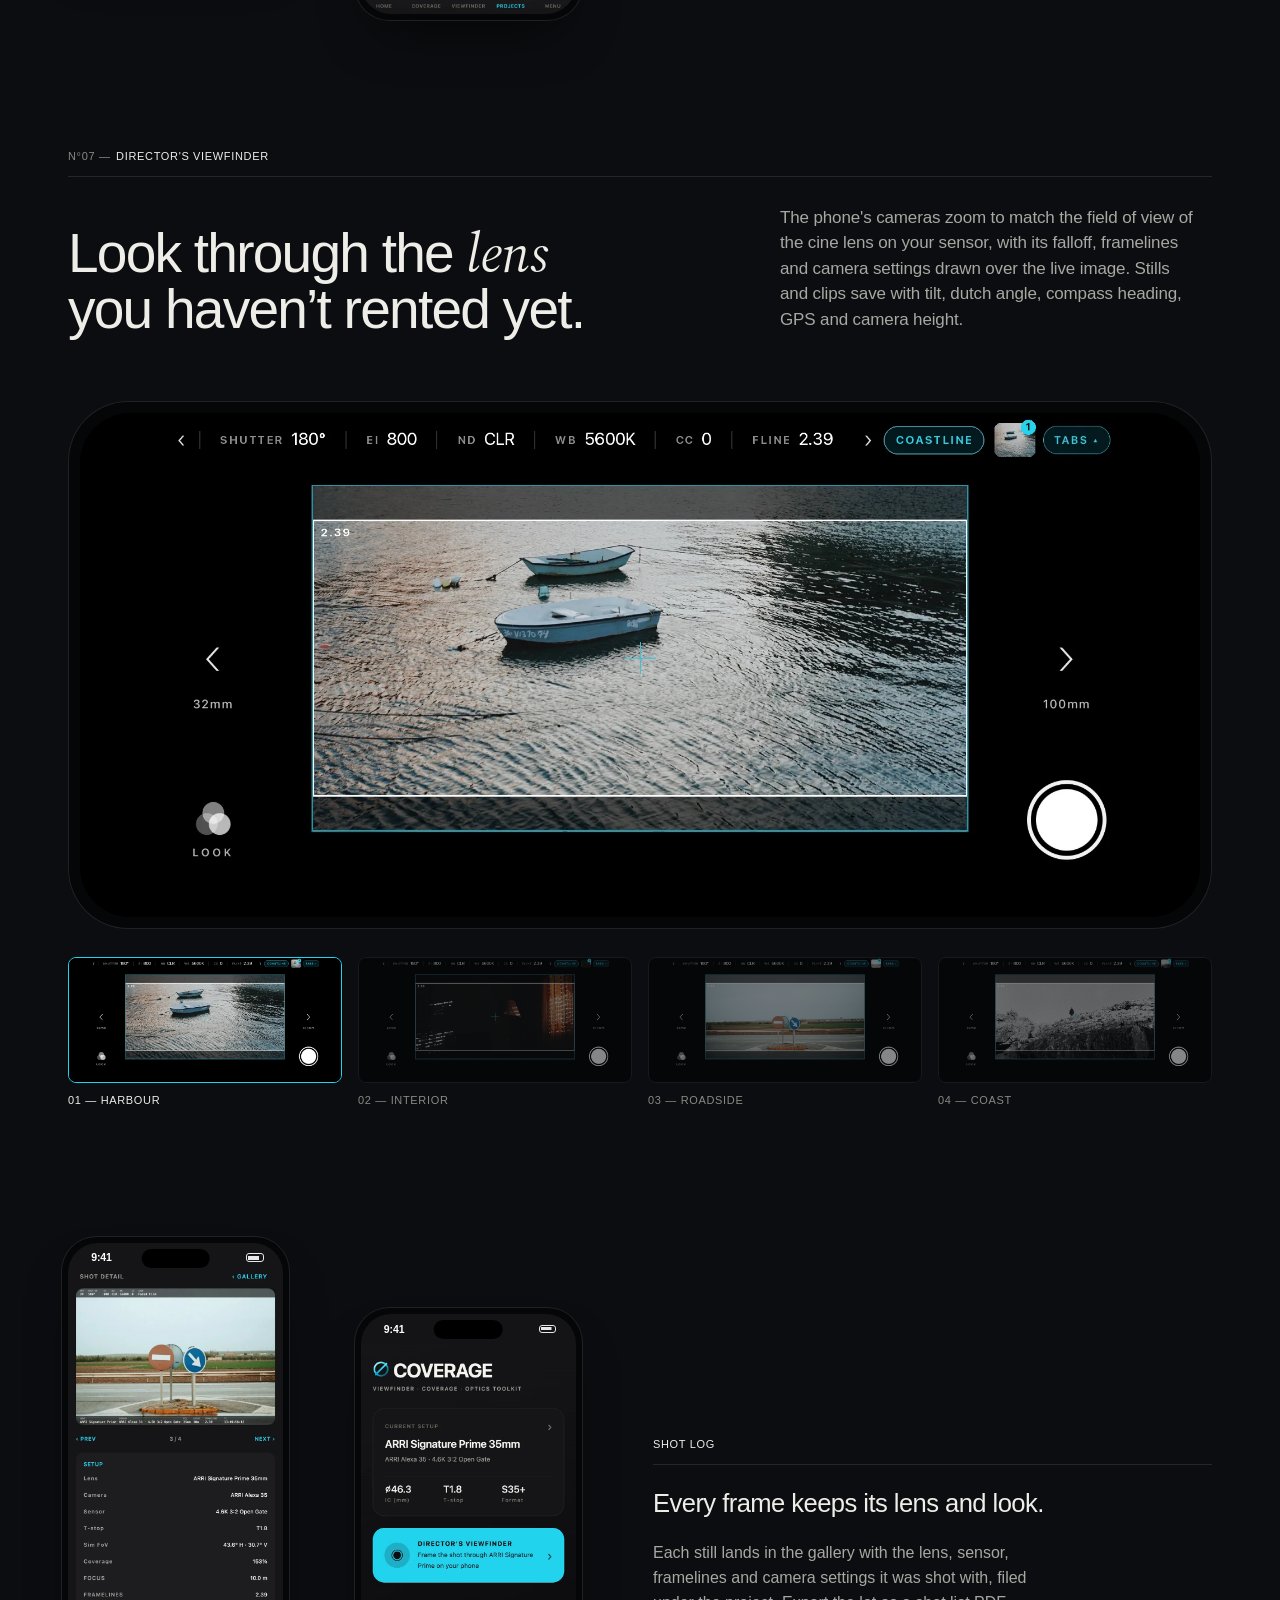
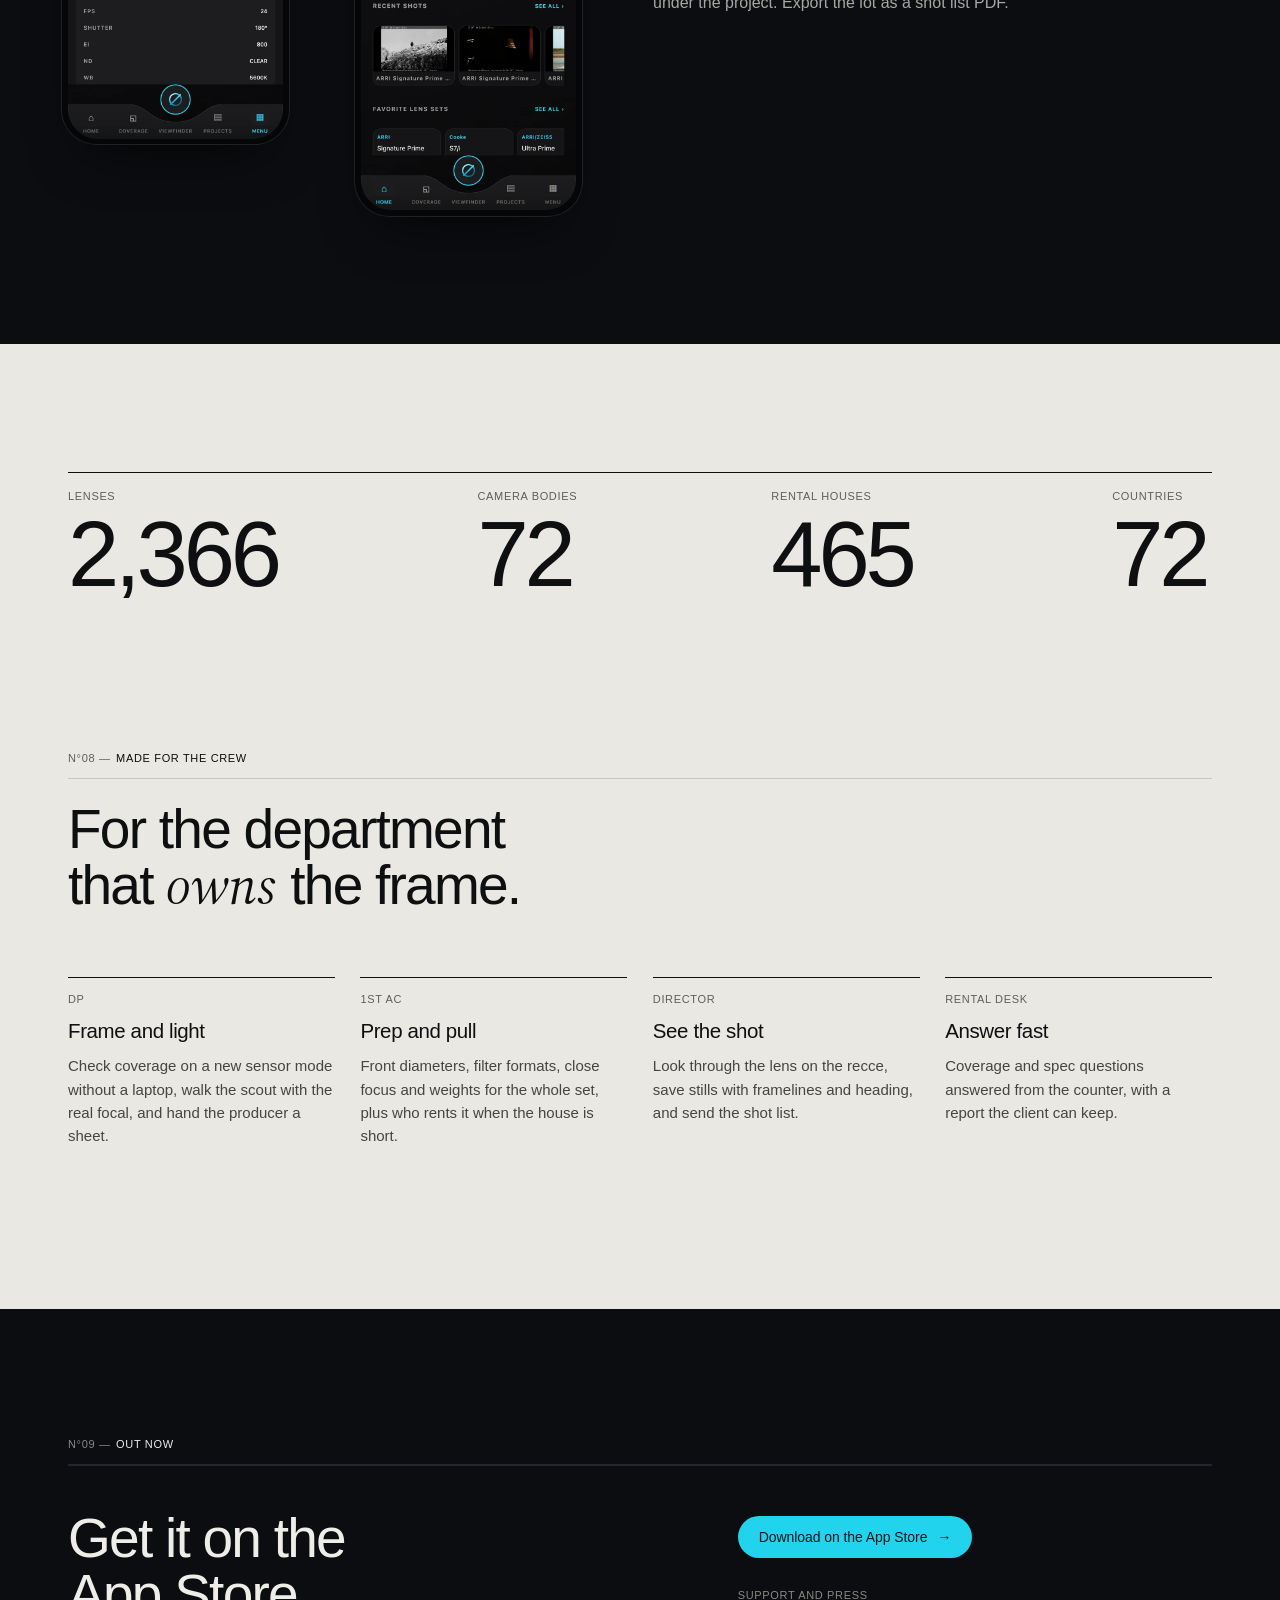
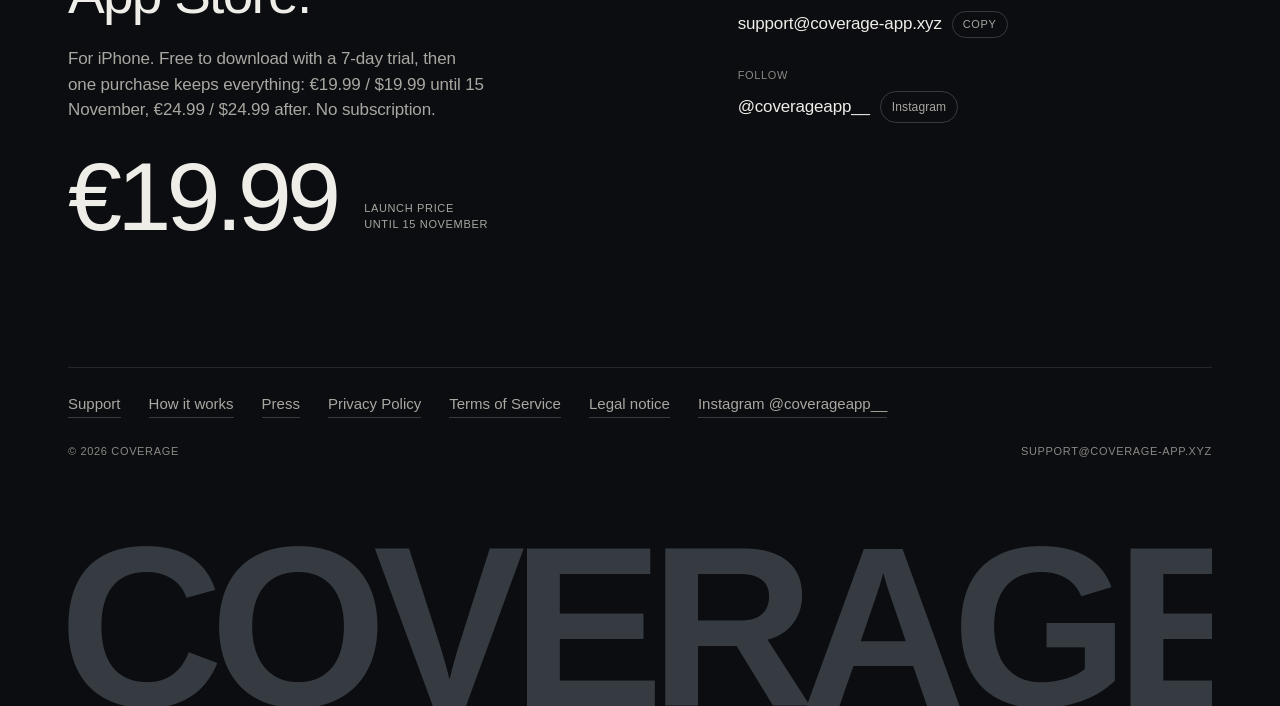
==== commit 8293ffc0: "Catalog counts: 2,412 lenses in 431 sets (four Super 16 zooms)" ====
--- a/index.html
+++ b/index.html
@@ -382,7 +382,7 @@
       <a href="/how-it-works/">How it works</a>
       <a href="/support/">Support</a>
     </nav>
-    <a class="btn btn-primary btn-sm" href="#launch">Get notified</a>
+    <a class="btn btn-primary btn-sm" href="https://apps.apple.com/app/id6811562037">Download</a>
   </div>
 </header>
 
@@ -390,7 +390,7 @@
   <!-- HERO -->
   <section class="hero">
     <div class="wrap">
-      <div class="hero-meta micro rise" style="--d:0"><span>The camera department's field kit</span><span class="dot">iPhone · App Store, 3 November</span></div>
+      <div class="hero-meta micro rise" style="--d:0"><span>The camera department's field kit</span><span class="dot">iPhone · Out now on the App Store</span></div>
       <h1 class="rise" style="--d:1">
         <span class="line">Frame it <span class="ac">before</span></span>
         <span class="line">you shoot it.</span>
@@ -399,7 +399,7 @@
         <div class="hero-copy">
           <p class="lede rise" style="--d:2">The camera department's field kit. Put any lens on any sensor, see its coverage, falloff and framing, then take it to set through a director's viewfinder on your phone.</p>
           <div class="hero-actions rise" style="--d:3">
-            <a class="btn btn-primary" href="#launch">Email me at launch <span class="arr">→</span></a>
+            <a class="btn btn-primary" href="https://apps.apple.com/app/id6811562037">Download on the App Store <span class="arr">→</span></a>
             <a class="btn btn-ghost" href="#coverage">See how it works</a>
           </div>
         </div>
@@ -642,25 +642,16 @@
   <section class="block" id="launch">
     <div class="wrap">
       <div class="head" style="margin-bottom:0">
-        <span class="eyebrow" data-n="09">App Store · 3 November</span>
+        <span class="eyebrow" data-n="09">Out now</span>
       </div>
       <div class="beta">
         <div style="display:flex;flex-direction:column;gap:24px">
-          <h2>Out on the App Store 3&nbsp;November.</h2>
+          <h2>Get it on the App Store.</h2>
           <p class="lede">For iPhone. Free to download with a 7-day trial, then one purchase keeps everything: €19.99 / $19.99 until 15 November, €24.99 / $24.99 after. No subscription.</p>
           <div class="price" aria-hidden="true"><span class="big">€19.99</span><span class="cap micro">Launch price<br>Until 15 November</span></div>
         </div>
         <div class="contact">
-          <form class="notify" id="notify" novalidate>
-            <label class="lbl micro" for="notifyEmail">Email me on launch day</label>
-            <div class="notify-row">
-              <input id="notifyEmail" name="email" type="email" autocomplete="email" inputmode="email" placeholder="you@studio.com" maxlength="254" required>
-              <input class="hp" name="company" type="text" tabindex="-1" autocomplete="off" aria-hidden="true">
-              <button class="btn btn-primary" type="submit">Notify me</button>
-            </div>
-            <p class="notify-msg" id="notifyMsg" role="status" aria-live="polite"></p>
-            <p class="fine">One email when the app is out, then we delete your address. No newsletter, no sharing. <a href="/privacy/#launch-list">How we handle it</a></p>
-          </form>
+          <div><a class="btn btn-primary" href="https://apps.apple.com/app/id6811562037">Download on the App Store <span class="arr">→</span></a></div>
           <div><div class="lbl micro">Support and press</div><div class="addr"><span class="v" id="mail1">support@coverage-app.xyz</span><button class="copy-btn" type="button" data-copy="mail1">Copy</button></div></div>
           <div><div class="lbl micro">Follow</div><div class="addr"><a class="v" href="https://www.instagram.com/coverageapp__/" rel="me noopener" target="_blank">@coverageapp__</a><span class="chip">Instagram</span></div></div>
         </div>
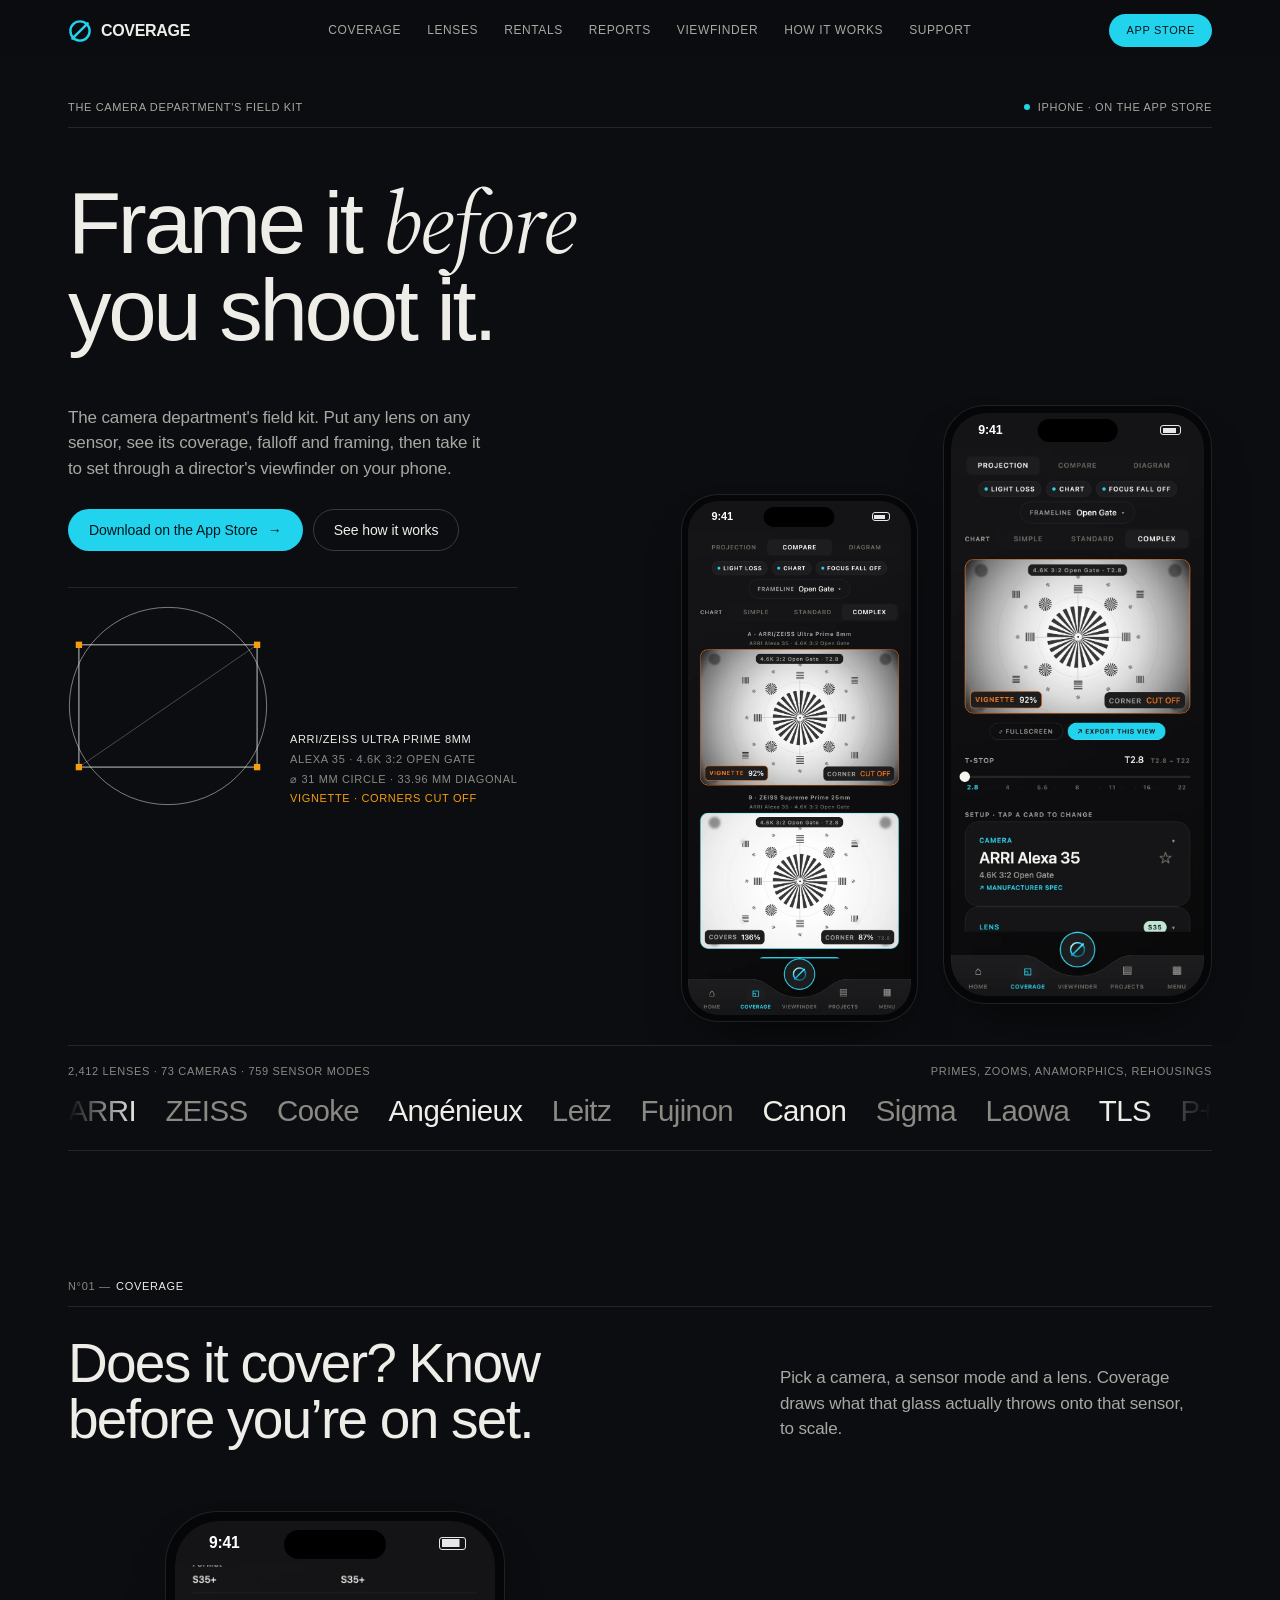
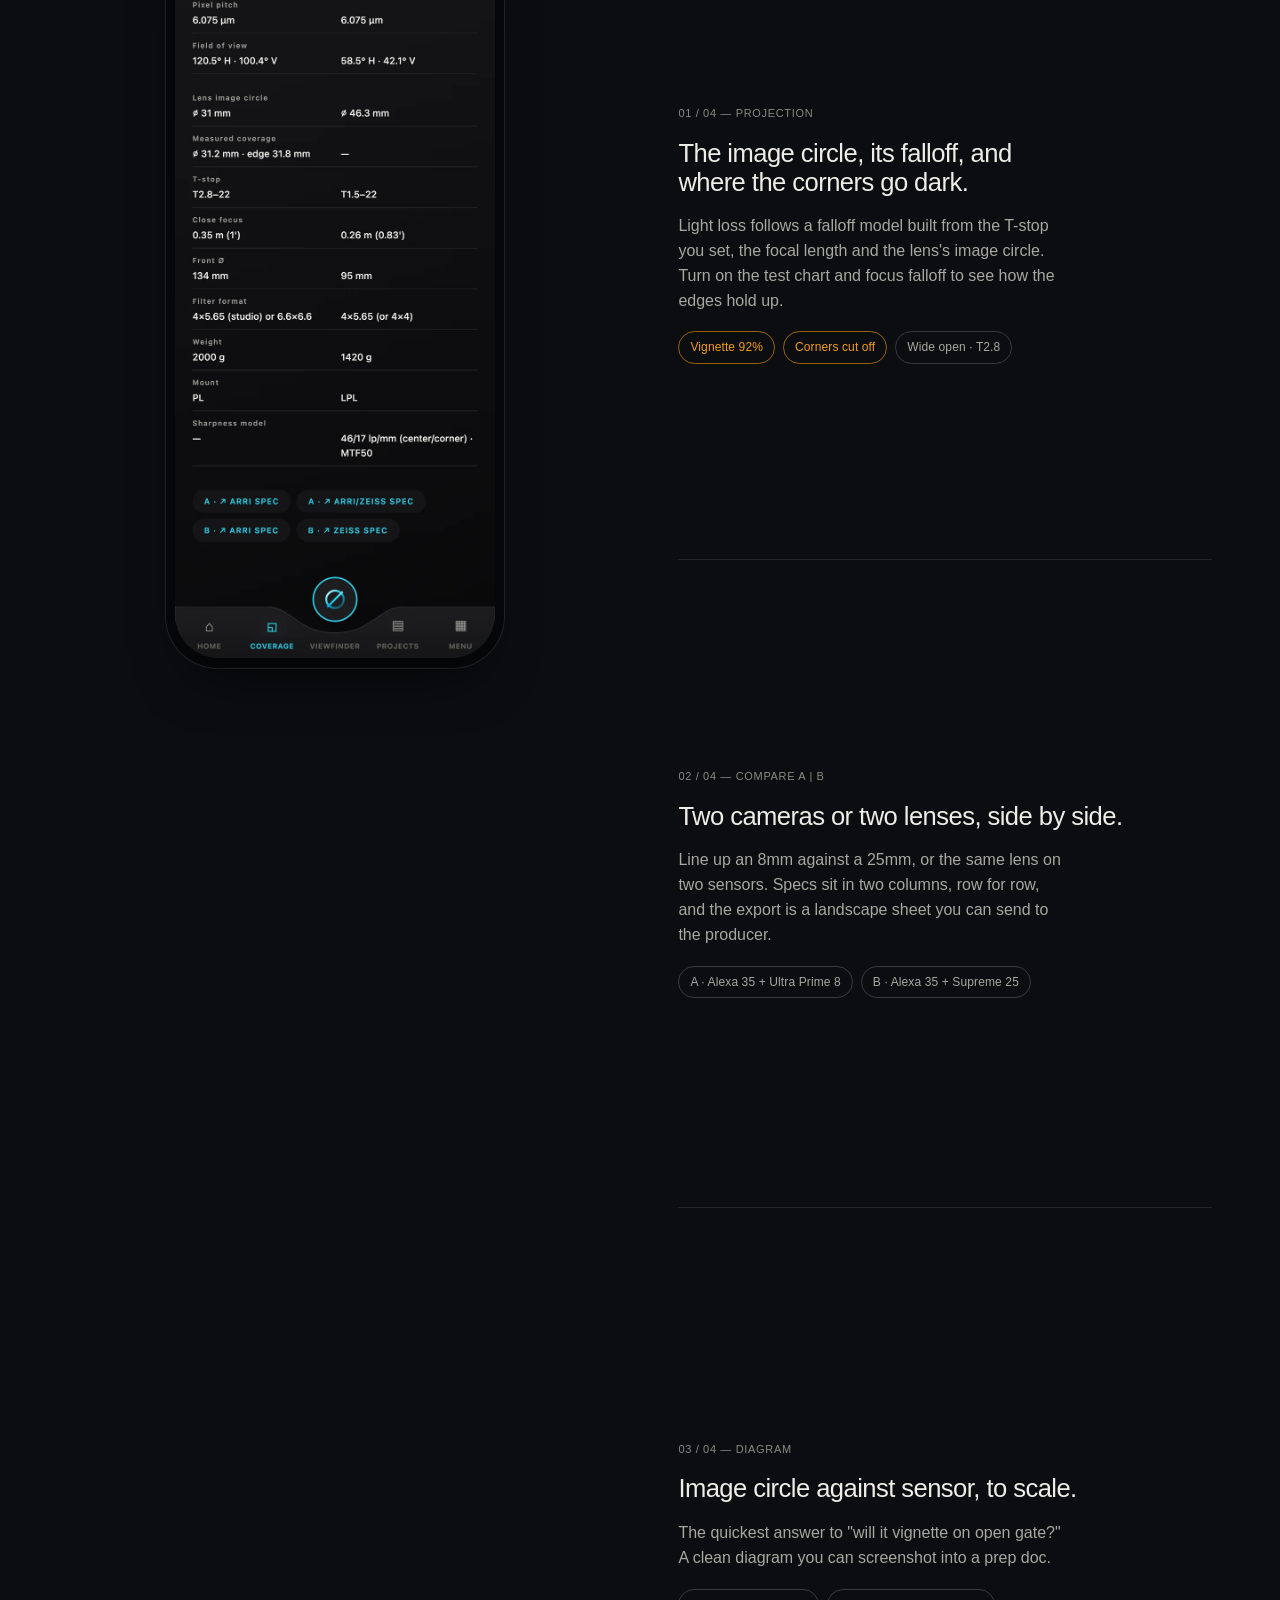
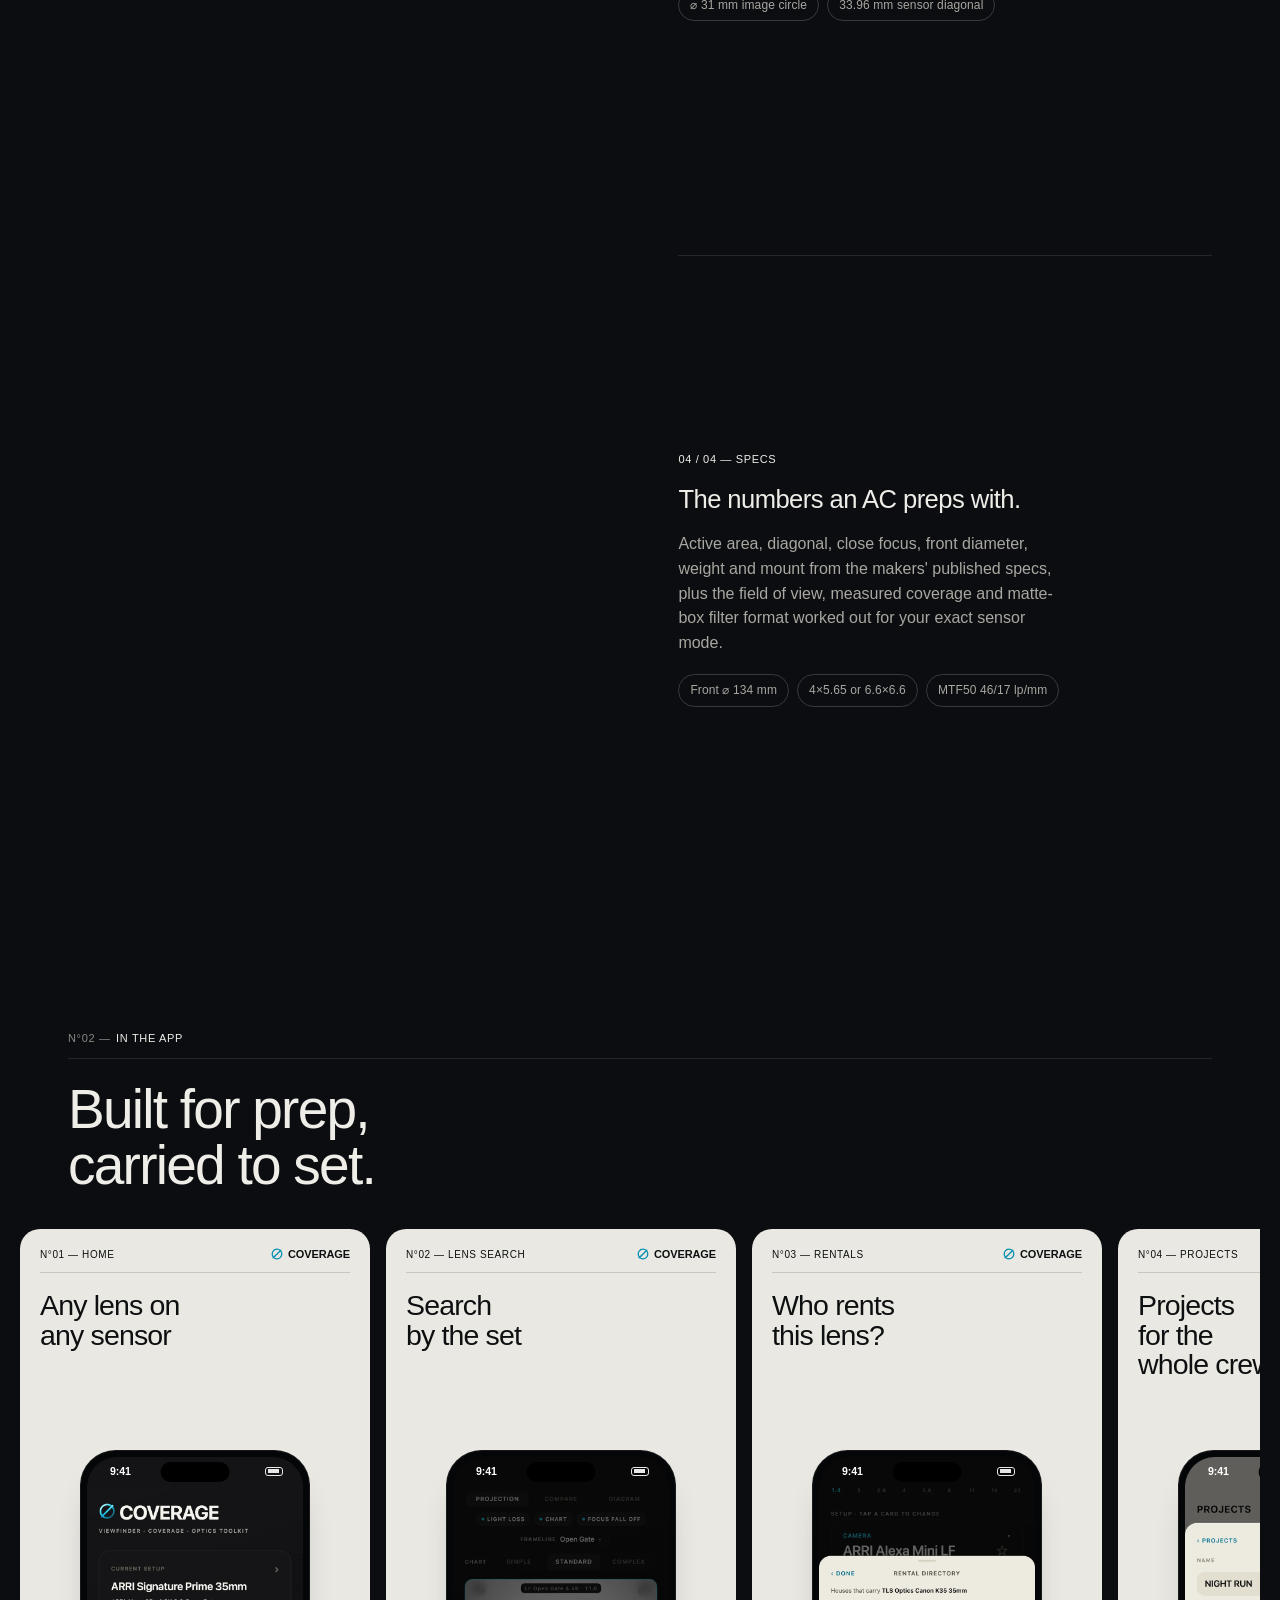
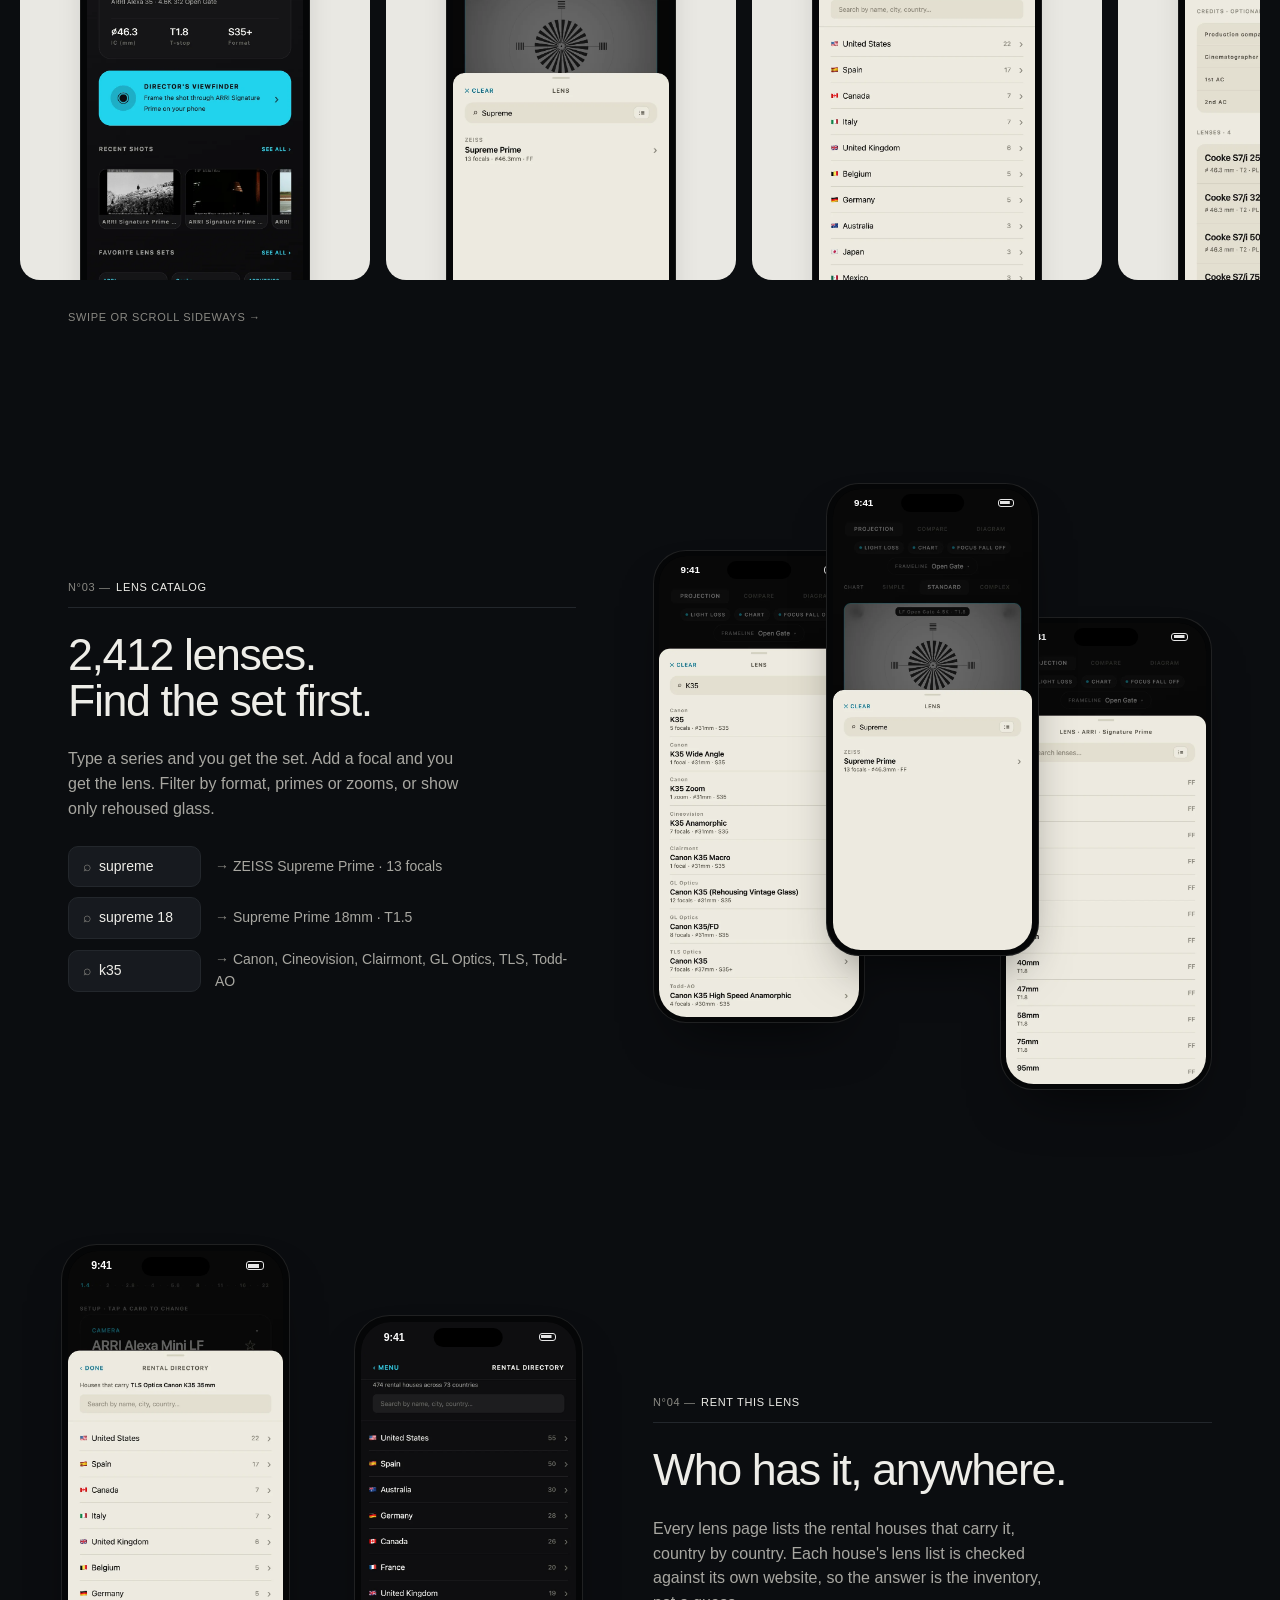
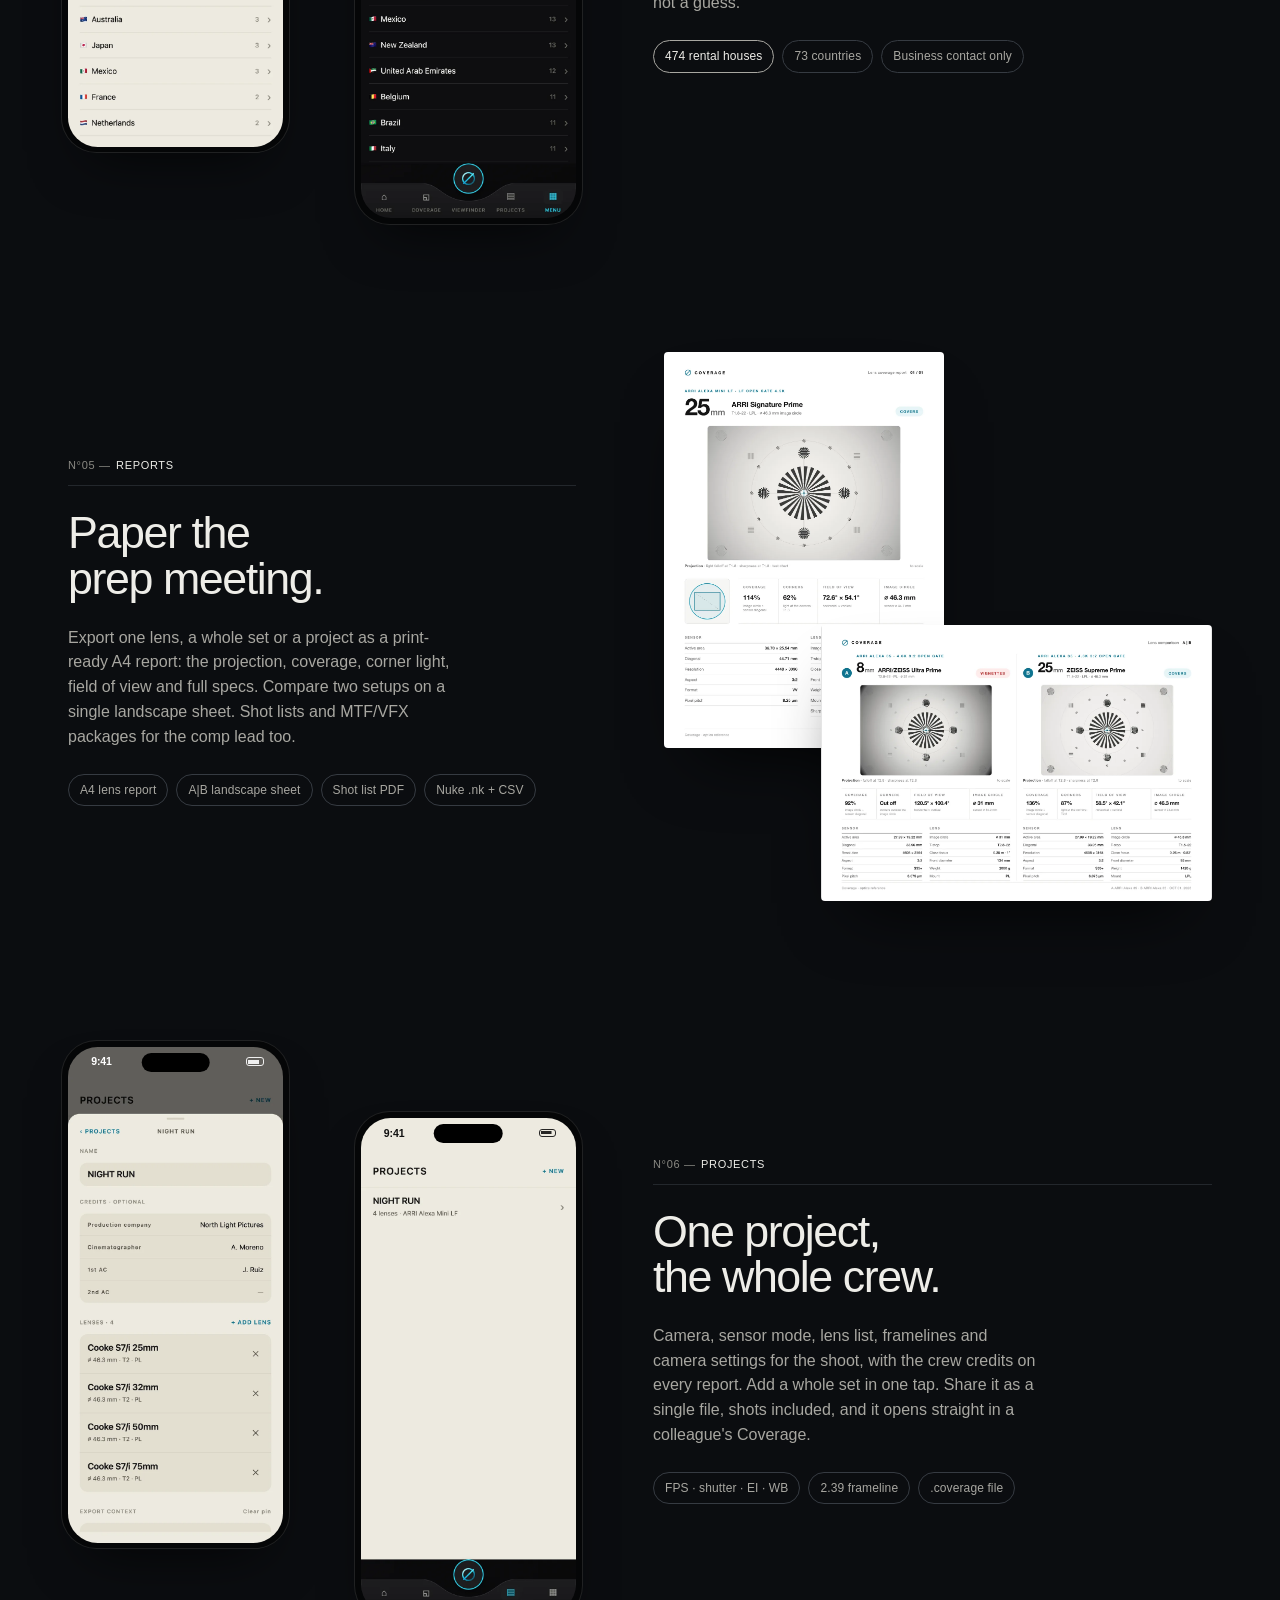
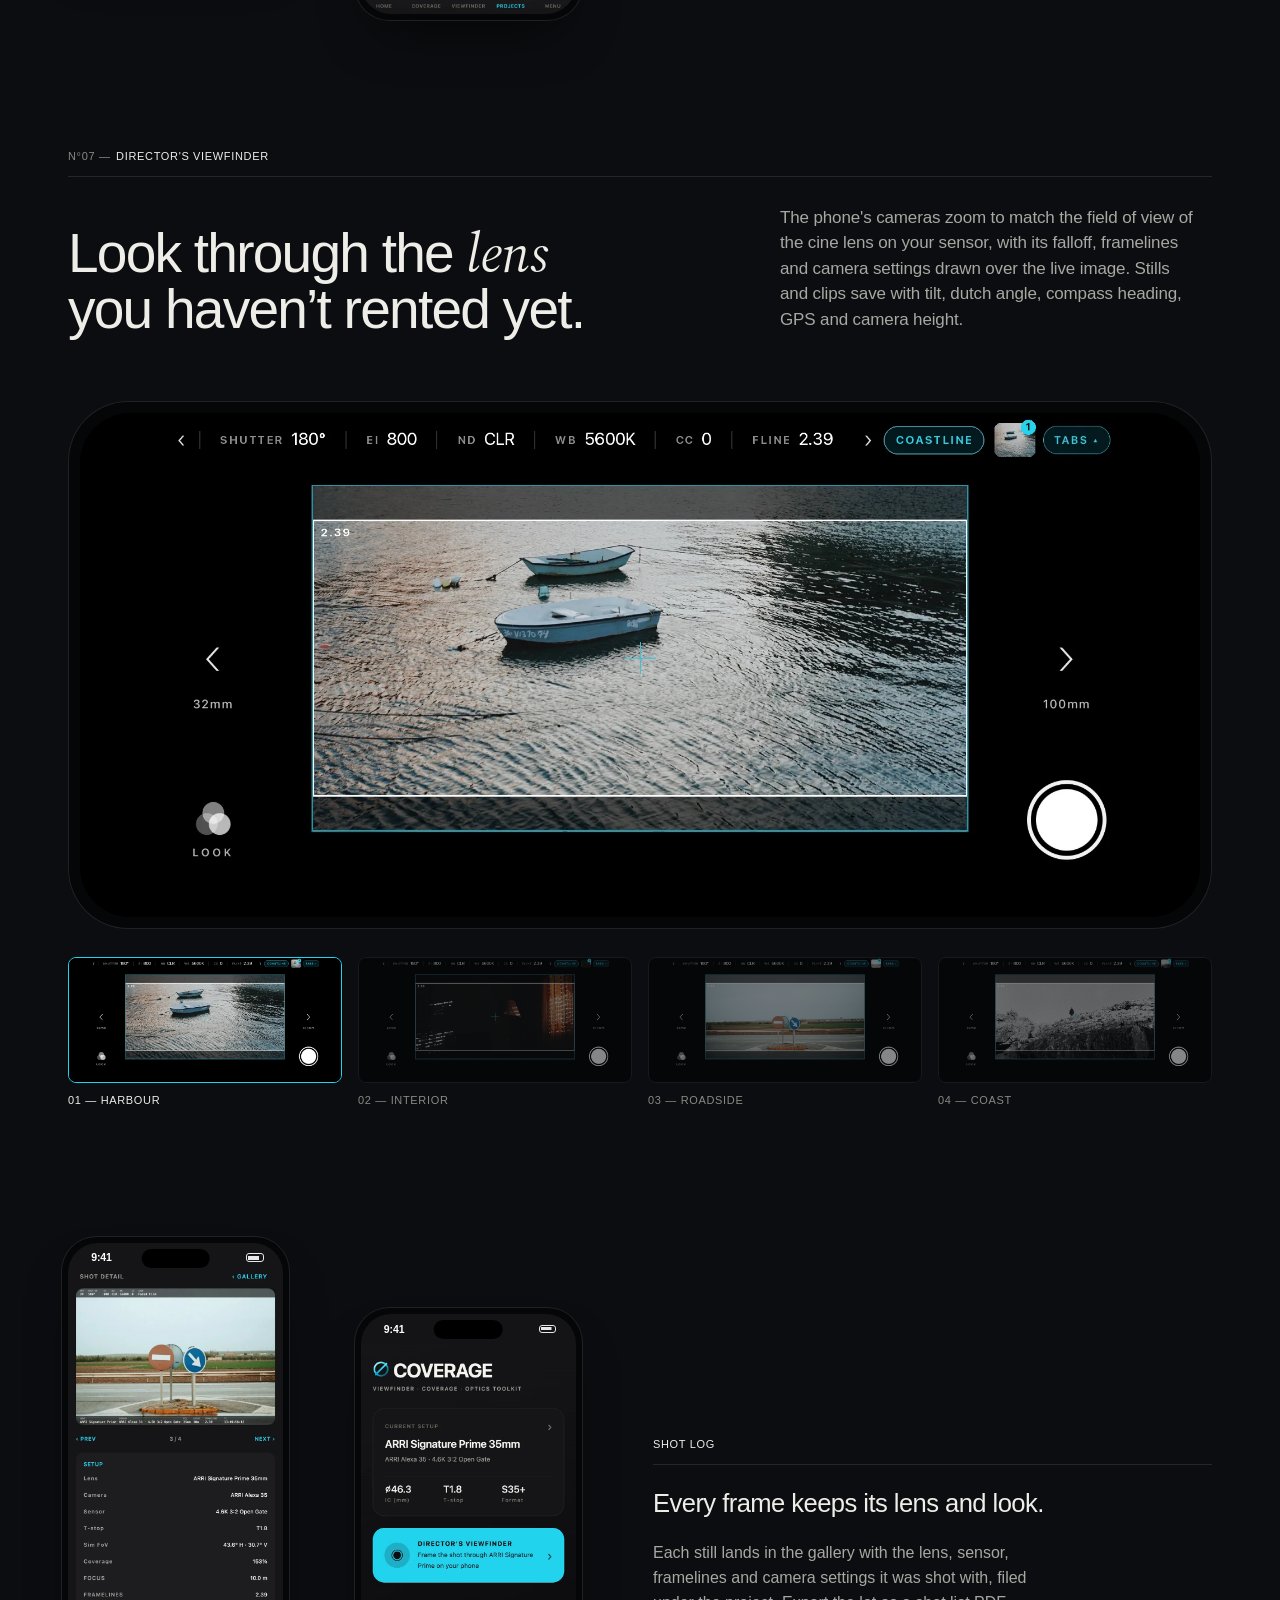
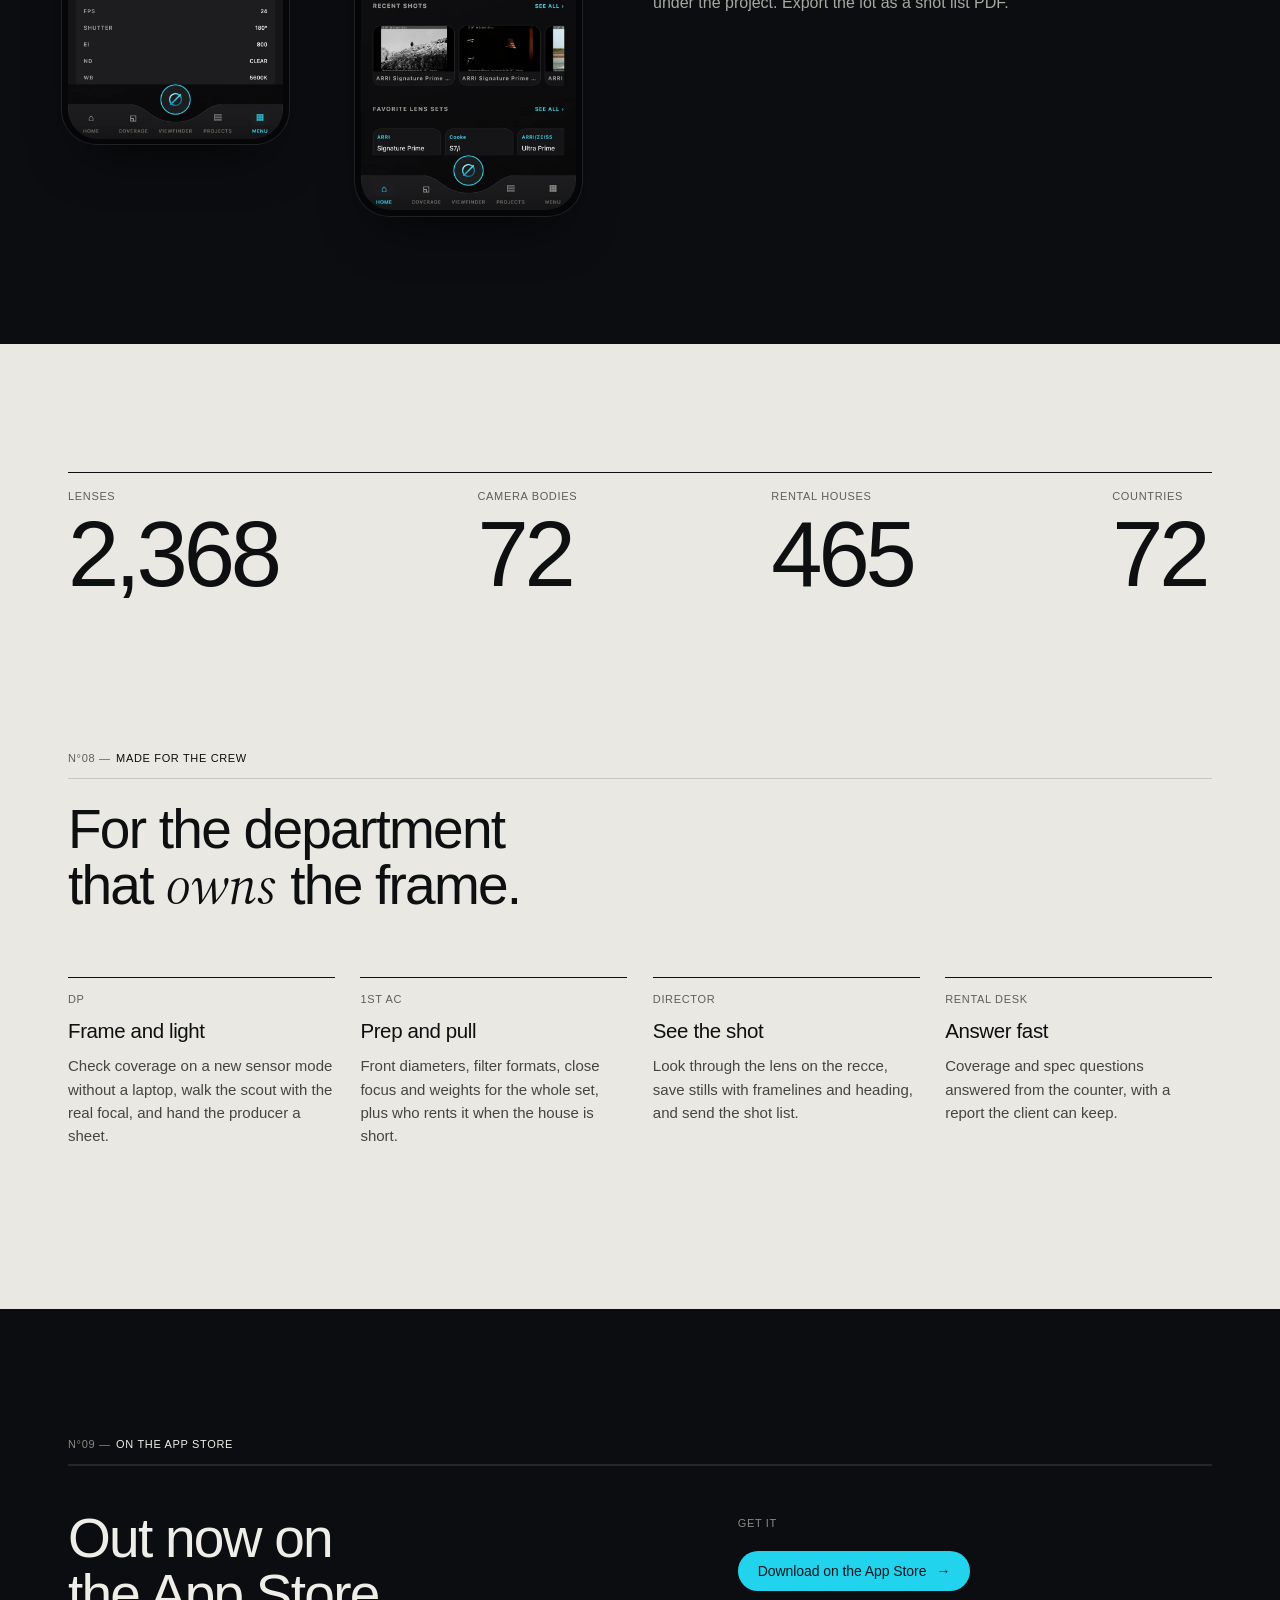
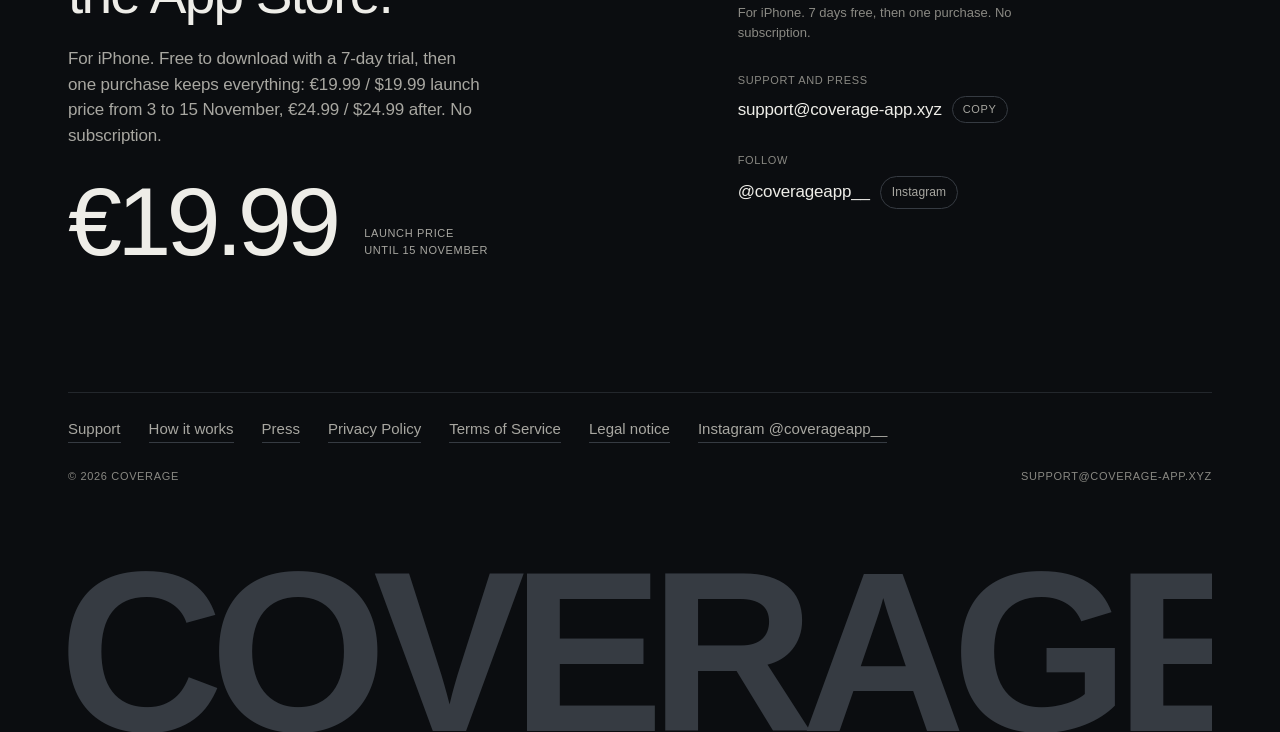
==== commit ec822c17: "Launch: buttons go to the App Store; the launch-list form comes down" ====
--- a/index.html
+++ b/index.html
@@ -382,7 +382,7 @@
       <a href="/how-it-works/">How it works</a>
       <a href="/support/">Support</a>
     </nav>
-    <a class="btn btn-primary btn-sm" href="https://apps.apple.com/app/id6811562037">Download</a>
+    <a class="btn btn-primary btn-sm" href="https://apps.apple.com/app/id6811562037">App Store</a>
   </div>
 </header>
 
@@ -390,7 +390,7 @@
   <!-- HERO -->
   <section class="hero">
     <div class="wrap">
-      <div class="hero-meta micro rise" style="--d:0"><span>The camera department's field kit</span><span class="dot">iPhone · Out now on the App Store</span></div>
+      <div class="hero-meta micro rise" style="--d:0"><span>The camera department's field kit</span><span class="dot">iPhone · On the App Store</span></div>
       <h1 class="rise" style="--d:1">
         <span class="line">Frame it <span class="ac">before</span></span>
         <span class="line">you shoot it.</span>
@@ -642,16 +642,20 @@
   <section class="block" id="launch">
     <div class="wrap">
       <div class="head" style="margin-bottom:0">
-        <span class="eyebrow" data-n="09">Out now</span>
+        <span class="eyebrow" data-n="09">On the App Store</span>
       </div>
       <div class="beta">
         <div style="display:flex;flex-direction:column;gap:24px">
-          <h2>Get it on the App Store.</h2>
-          <p class="lede">For iPhone. Free to download with a 7-day trial, then one purchase keeps everything: €19.99 / $19.99 until 15 November, €24.99 / $24.99 after. No subscription.</p>
+          <h2>Out now on the App&nbsp;Store.</h2>
+          <p class="lede">For iPhone. Free to download with a 7-day trial, then one purchase keeps everything: €19.99 / $19.99 launch price from 3 to 15 November, €24.99 / $24.99 after. No subscription.</p>
           <div class="price" aria-hidden="true"><span class="big">€19.99</span><span class="cap micro">Launch price<br>Until 15 November</span></div>
         </div>
         <div class="contact">
-          <div><a class="btn btn-primary" href="https://apps.apple.com/app/id6811562037">Download on the App Store <span class="arr">→</span></a></div>
+          <div class="notify">
+            <div class="lbl micro">Get it</div>
+            <div class="notify-row"><a class="btn btn-primary" href="https://apps.apple.com/app/id6811562037">Download on the App Store <span class="arr">→</span></a></div>
+            <p class="fine">For iPhone. 7 days free, then one purchase. No subscription.</p>
+          </div>
           <div><div class="lbl micro">Support and press</div><div class="addr"><span class="v" id="mail1">support@coverage-app.xyz</span><button class="copy-btn" type="button" data-copy="mail1">Copy</button></div></div>
           <div><div class="lbl micro">Follow</div><div class="addr"><a class="v" href="https://www.instagram.com/coverageapp__/" rel="me noopener" target="_blank">@coverageapp__</a><span class="chip">Instagram</span></div></div>
         </div>
@@ -715,45 +719,6 @@
       }
     }
 
-    // Launch list: one Firestore doc per address (id = SHA-256 of the
-    // lowercased address). The rules only allow creating it, so a repeat
-    // comes back ALREADY_EXISTS and nothing can be read back.
-    const form = document.getElementById("notify");
-    if (form) {
-      const msg = document.getElementById("notifyMsg");
-      const btn = form.querySelector("button[type=submit]");
-      const say = (text, err) => { msg.textContent = text; msg.classList.toggle("err", !!err); };
-      const DOCS = "https://firestore.googleapis.com/v1/projects/coverage-app-de512/databases/(default)/documents";
-      form.addEventListener("submit", async (ev) => {
-        ev.preventDefault();
-        const email = form.email.value.trim().toLowerCase();
-        if (form.company.value) { say("You're on the list. We'll write on 3 November."); return; }
-        if (!/^[^@\s]+@[^@\s]+\.[^@\s]+$/.test(email) || email.length > 254) { say("That address doesn't look right.", true); form.email.focus(); return; }
-        btn.disabled = true; say("");
-        try {
-          const hash = await crypto.subtle.digest("SHA-256", new TextEncoder().encode(email));
-          const id = [...new Uint8Array(hash)].map((b) => b.toString(16).padStart(2, "0")).join("");
-          const res = await fetch(`${DOCS}:commit`, {
-            method: "POST",
-            headers: { "Content-Type": "application/json" },
-            body: JSON.stringify({ writes: [{
-              update: {
-                name: `projects/coverage-app-de512/databases/(default)/documents/launchList/${id}`,
-                fields: { email: { stringValue: email }, locale: { stringValue: (navigator.language || "").slice(0, 16) } },
-              },
-              currentDocument: { exists: false },
-              updateTransforms: [{ fieldPath: "createdAt", setToServerValue: "REQUEST_TIME" }],
-            }] }),
-          });
-          if (res.ok) { say("You're on the list. We'll write on 3 November."); form.reset(); }
-          else if (res.status === 409) { say("You're already on the list."); form.reset(); }
-          else throw new Error(String(res.status));
-        } catch {
-          say("That didn't go through. Write to support@coverage-app.xyz and we'll add you.", true);
-        } finally { btn.disabled = false; }
-      });
-    }
-
     // Numbers count up once when they come into view (they read correctly at rest).
     if (!reduce && "IntersectionObserver" in window) {
       const fmt = new Intl.NumberFormat("en-US");
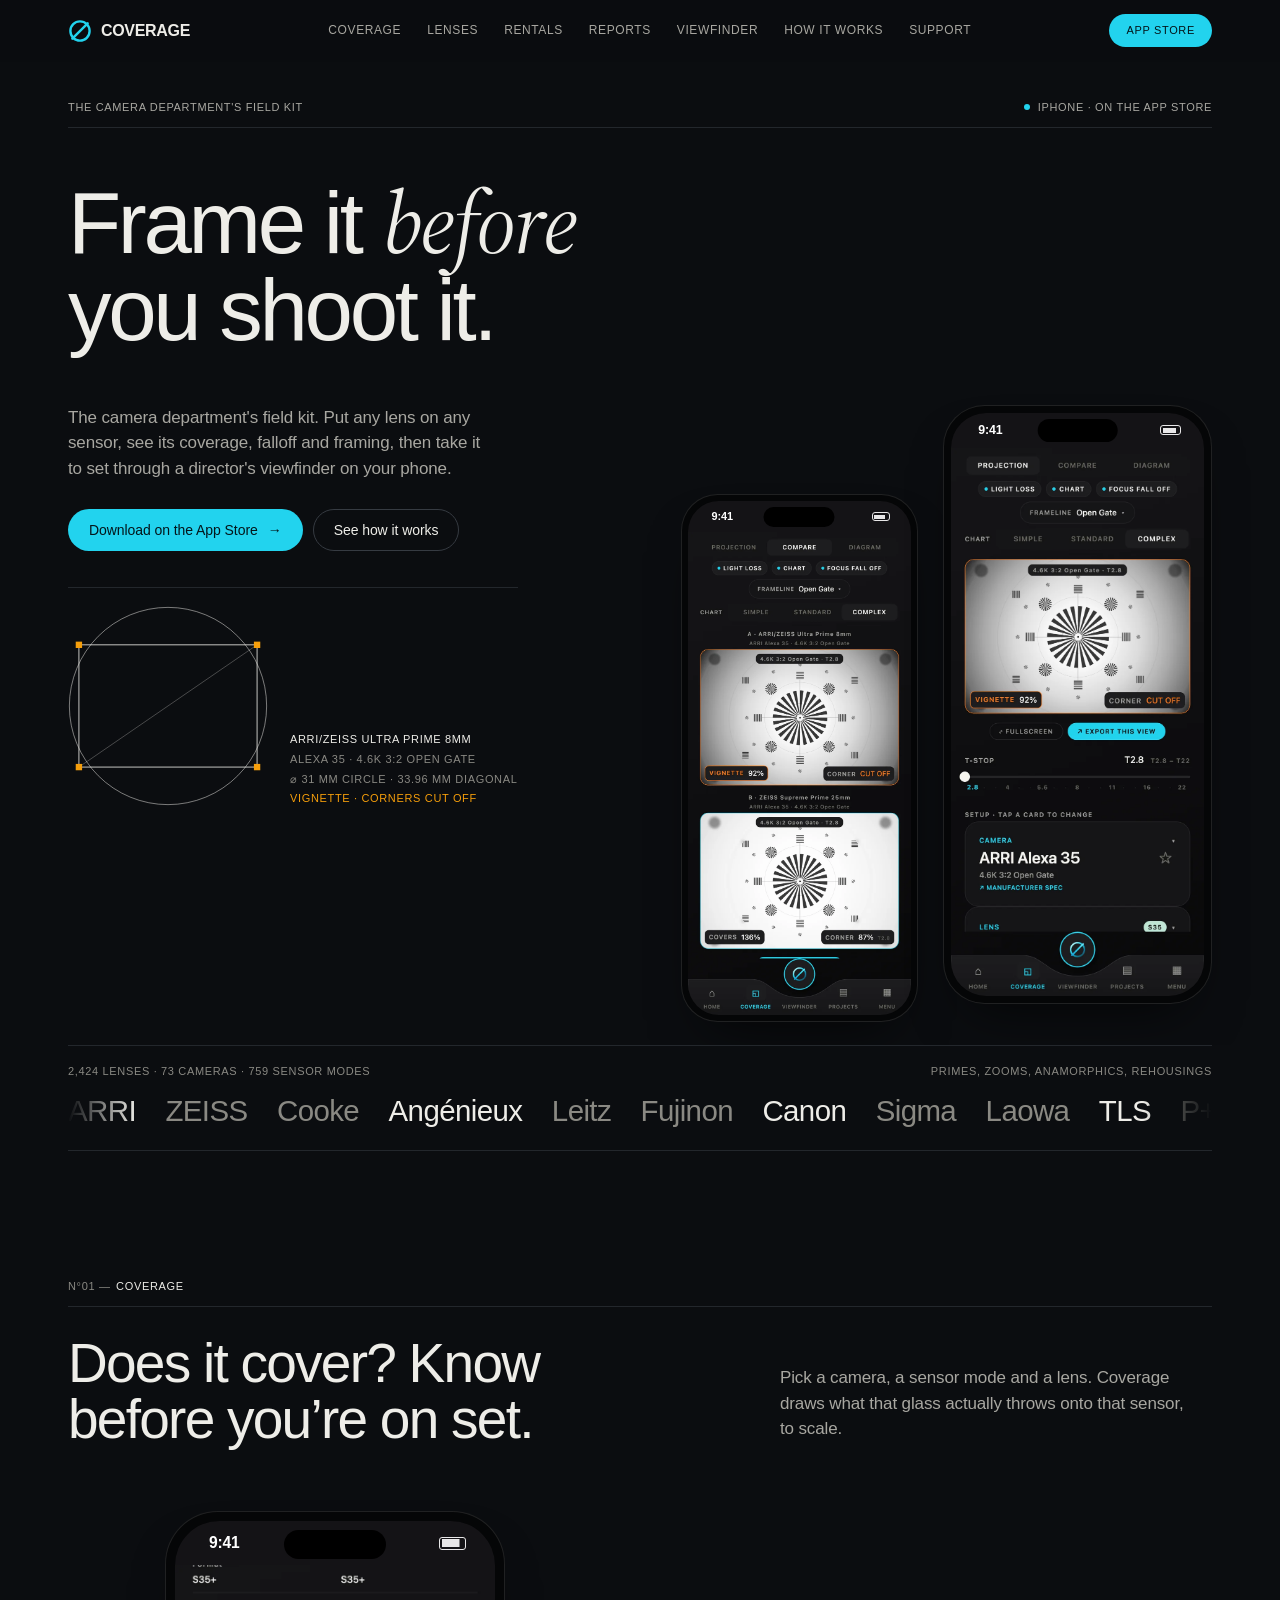
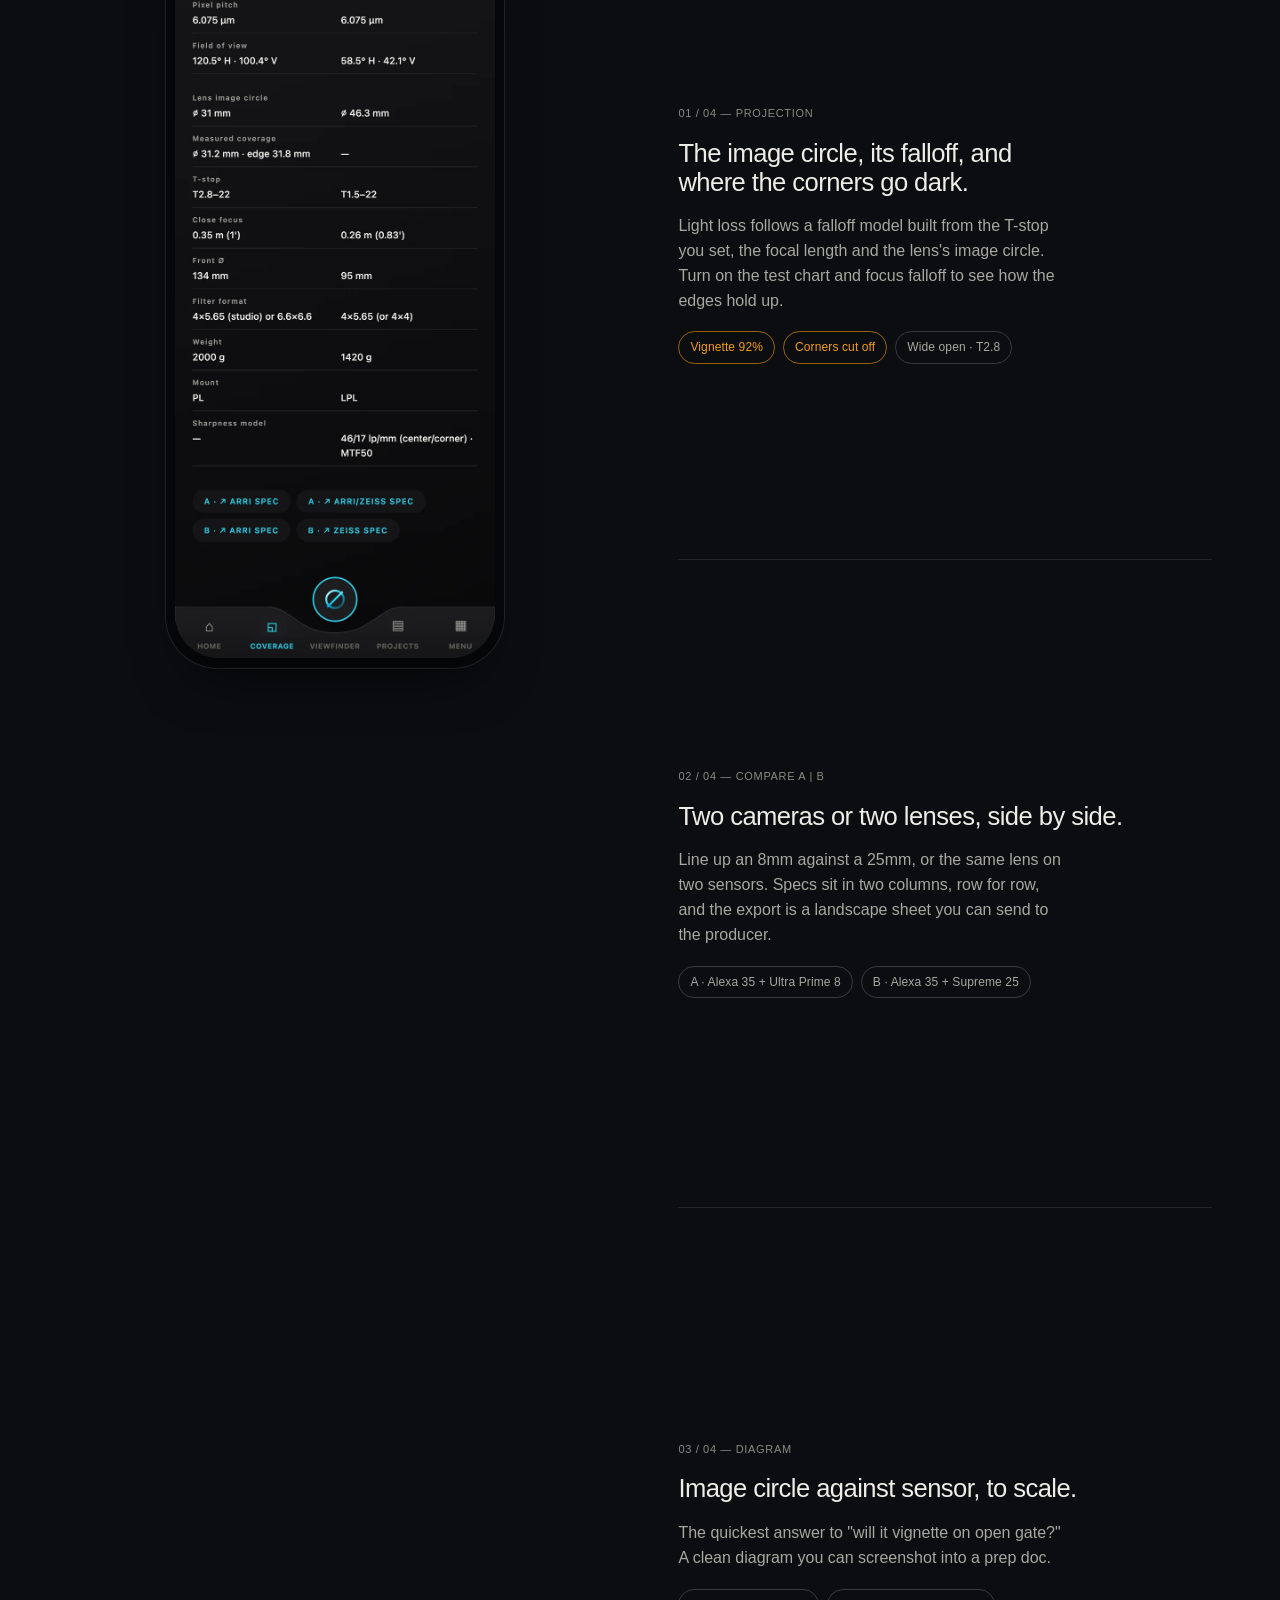
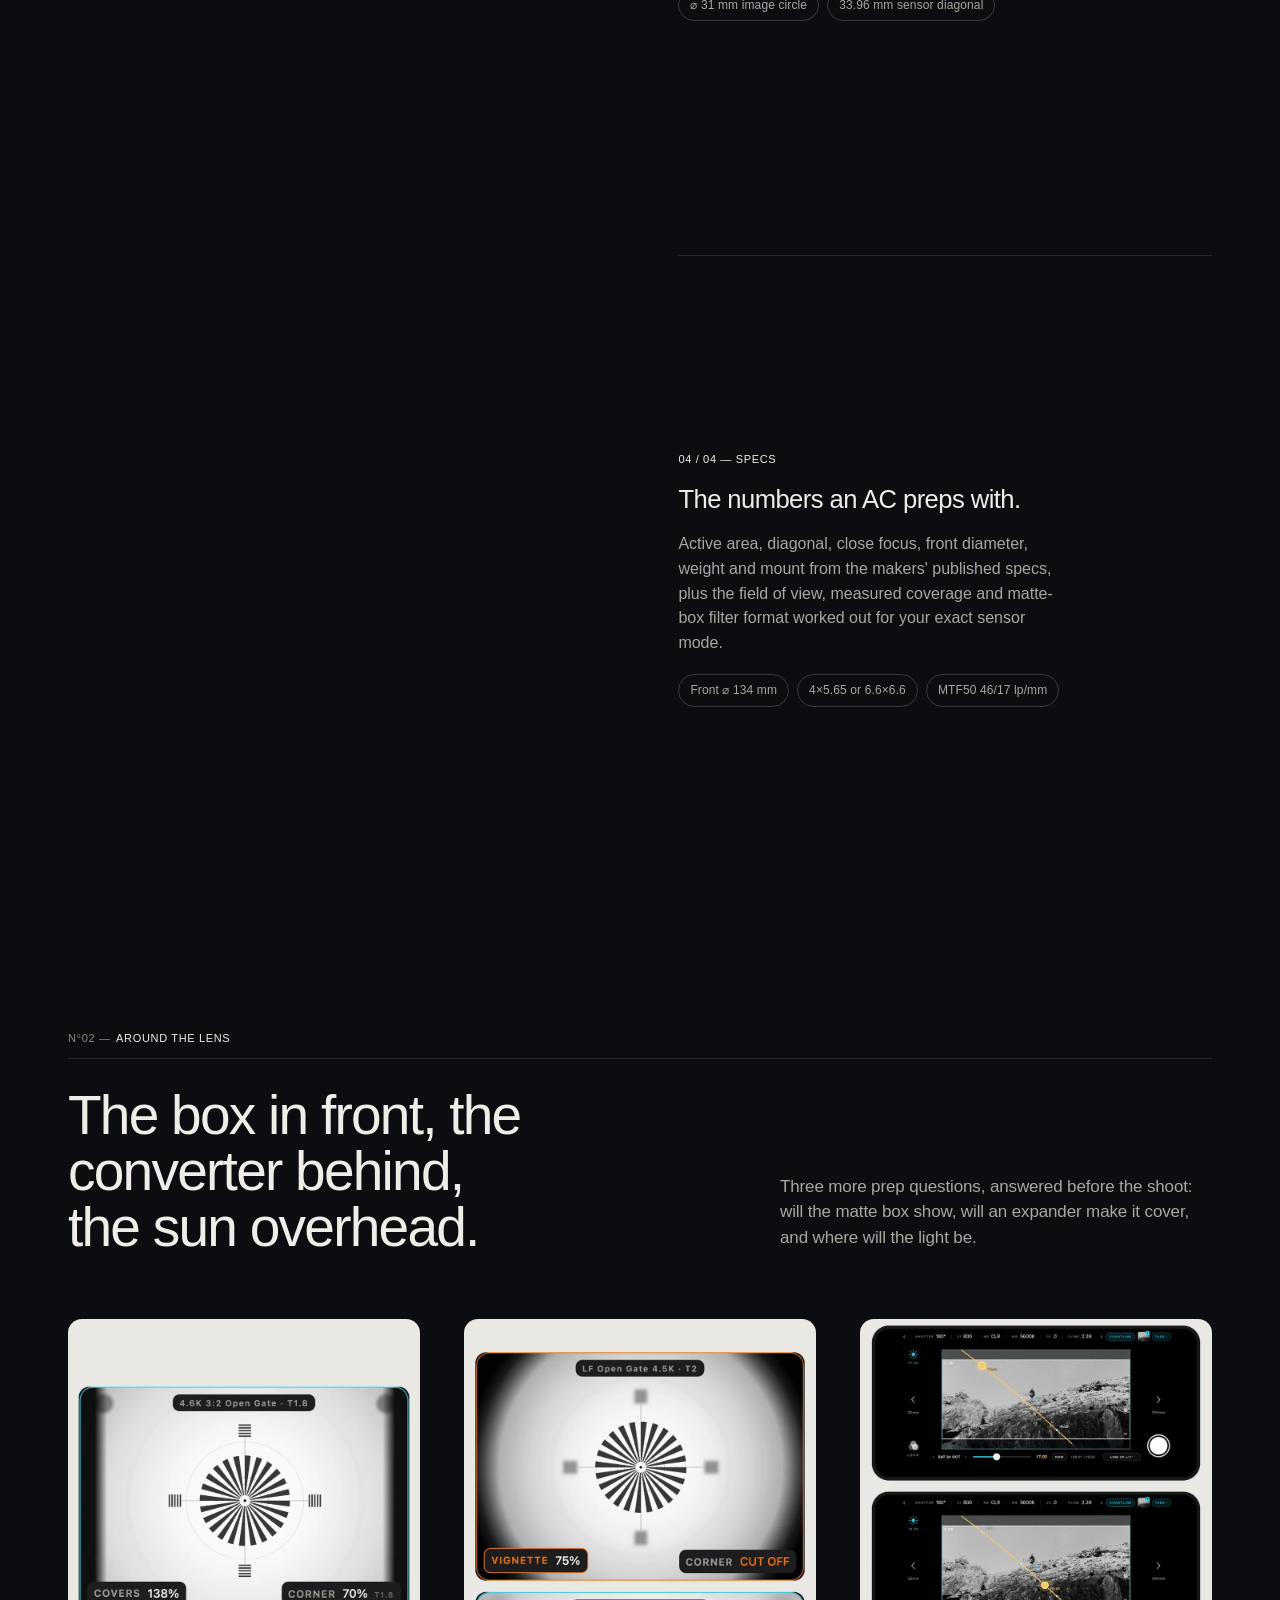
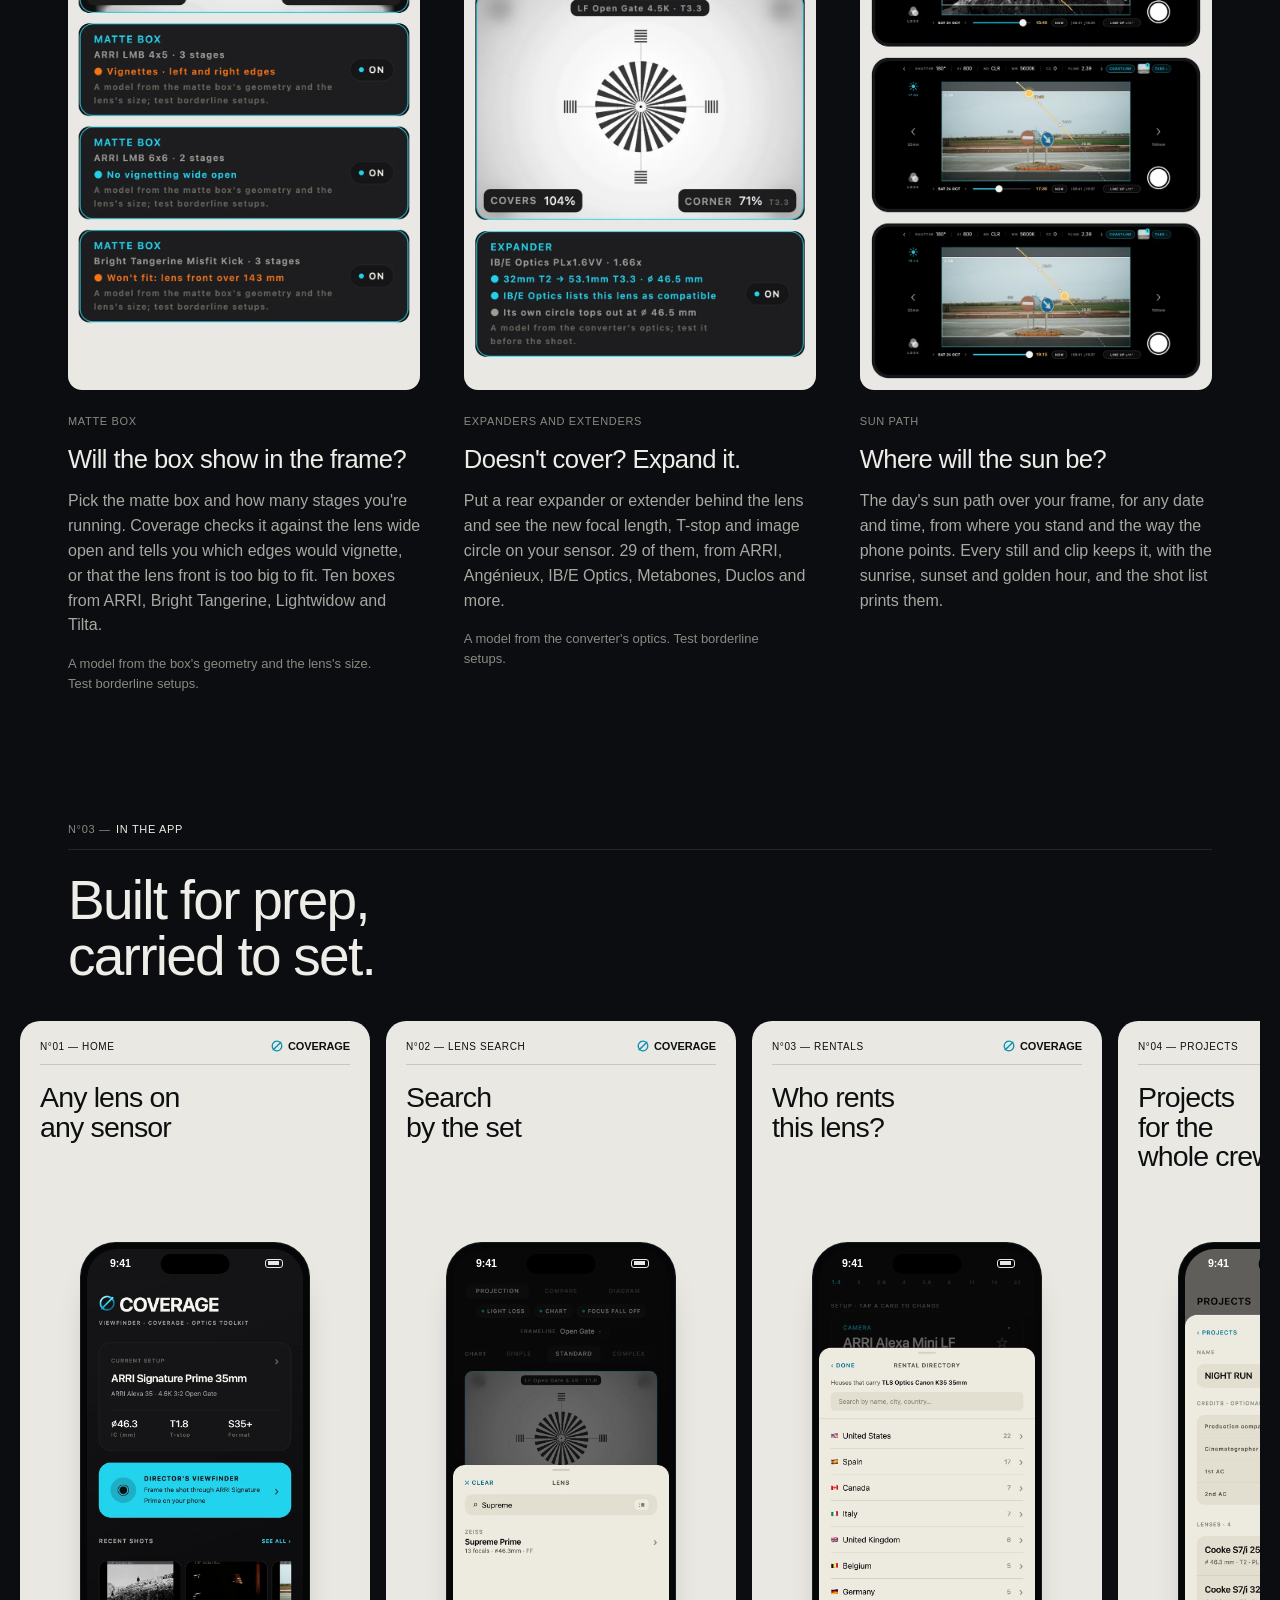
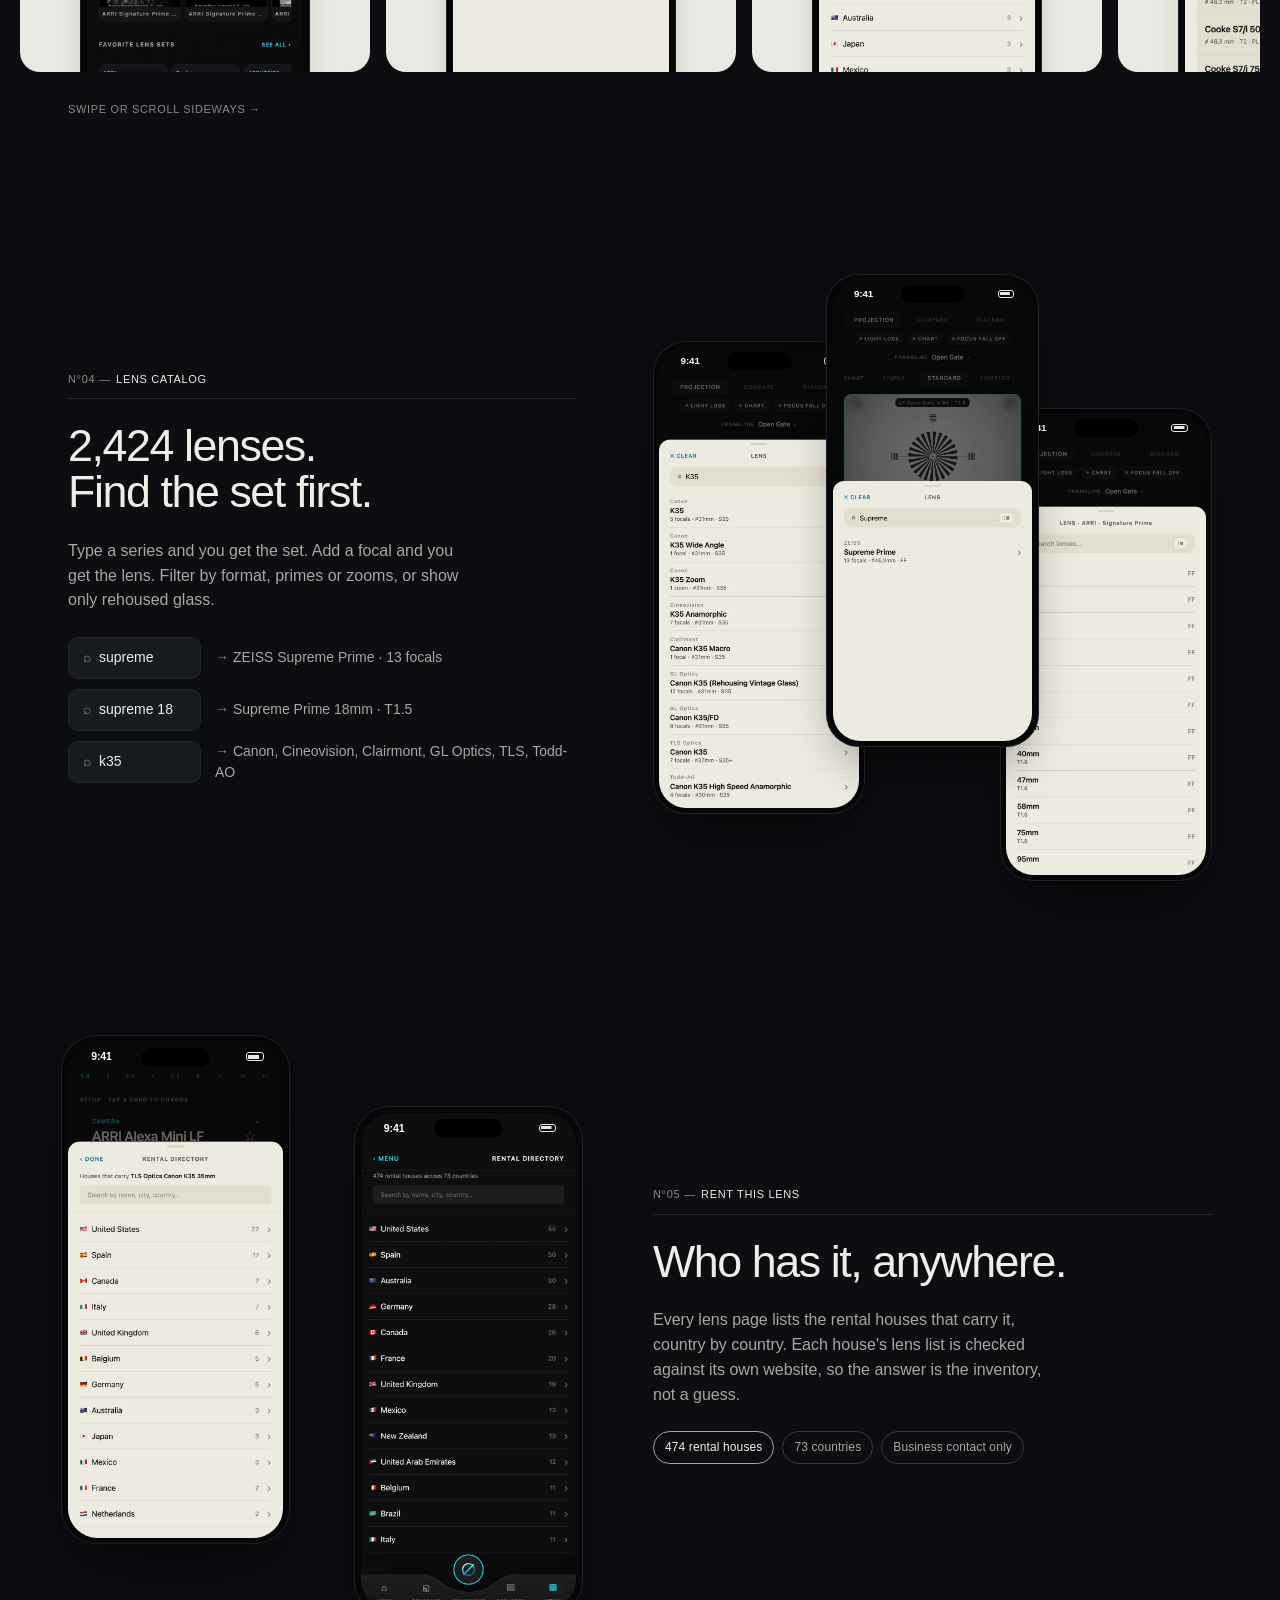
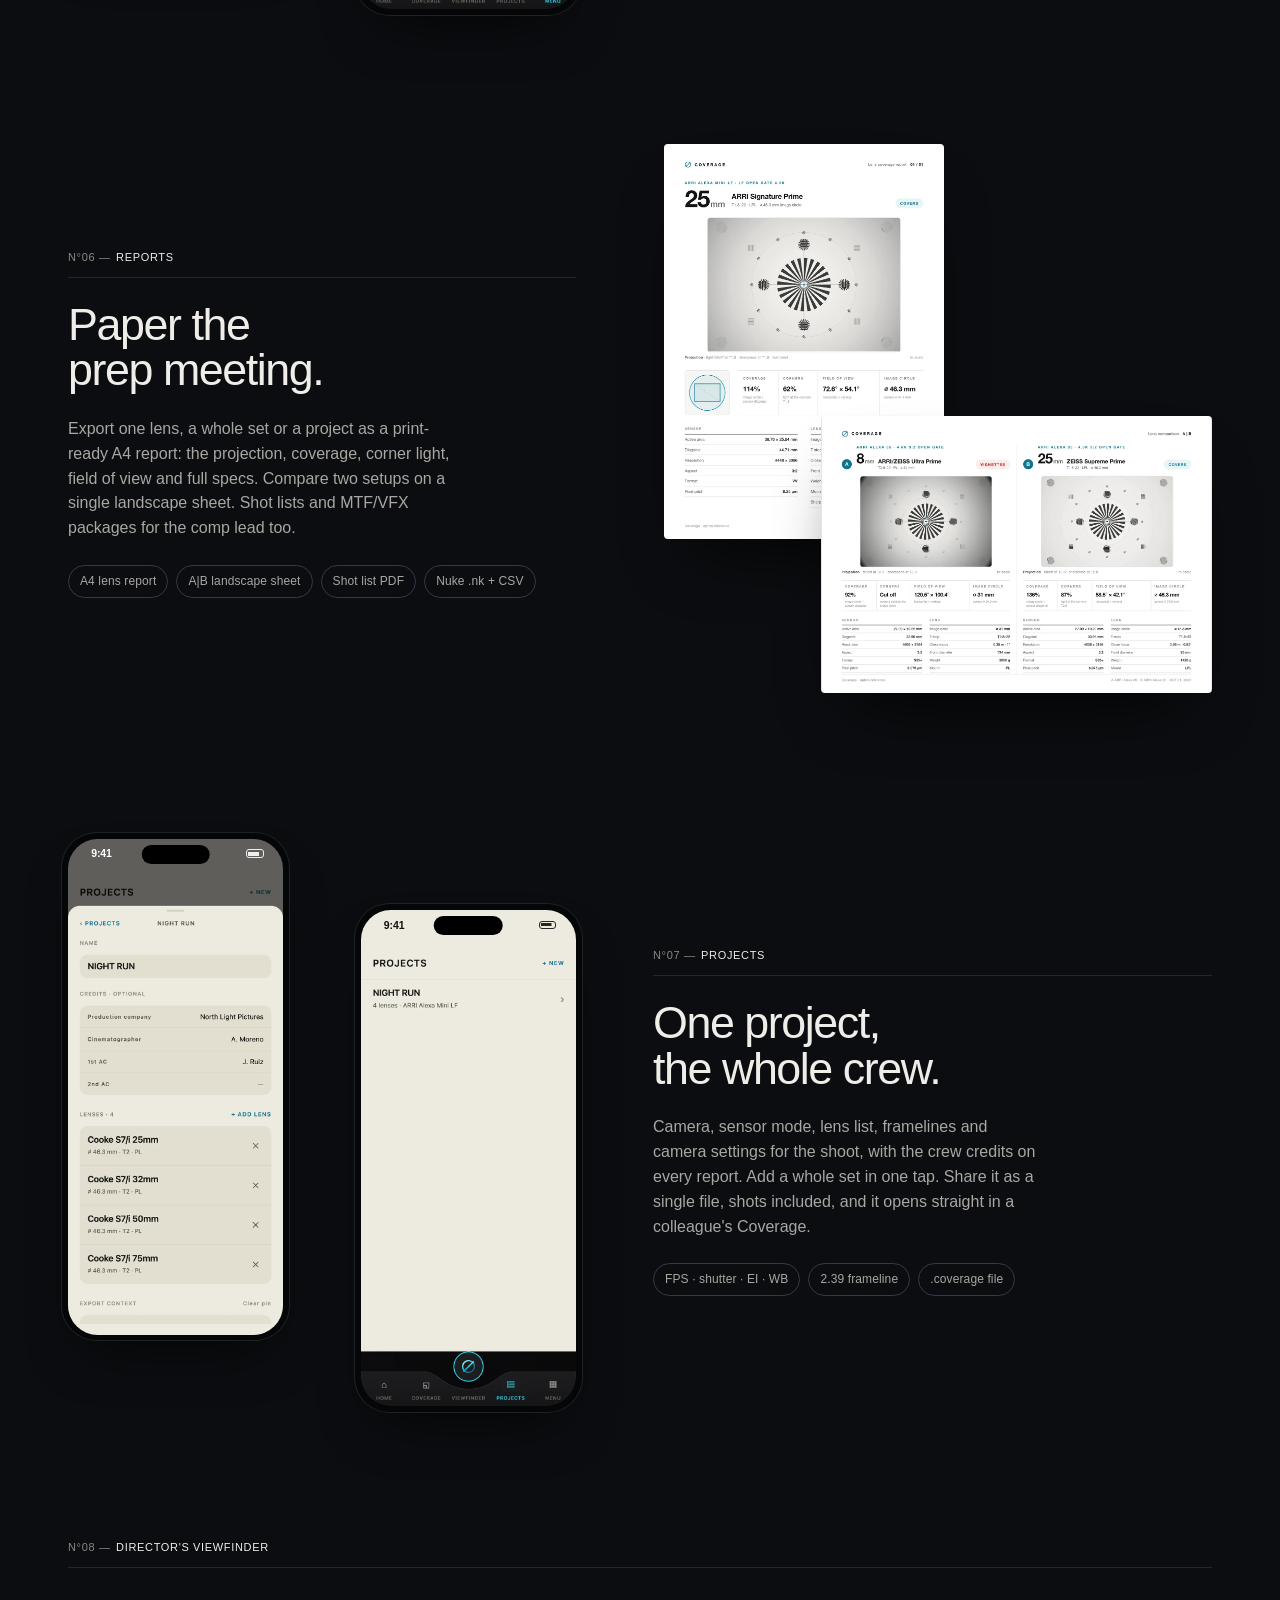
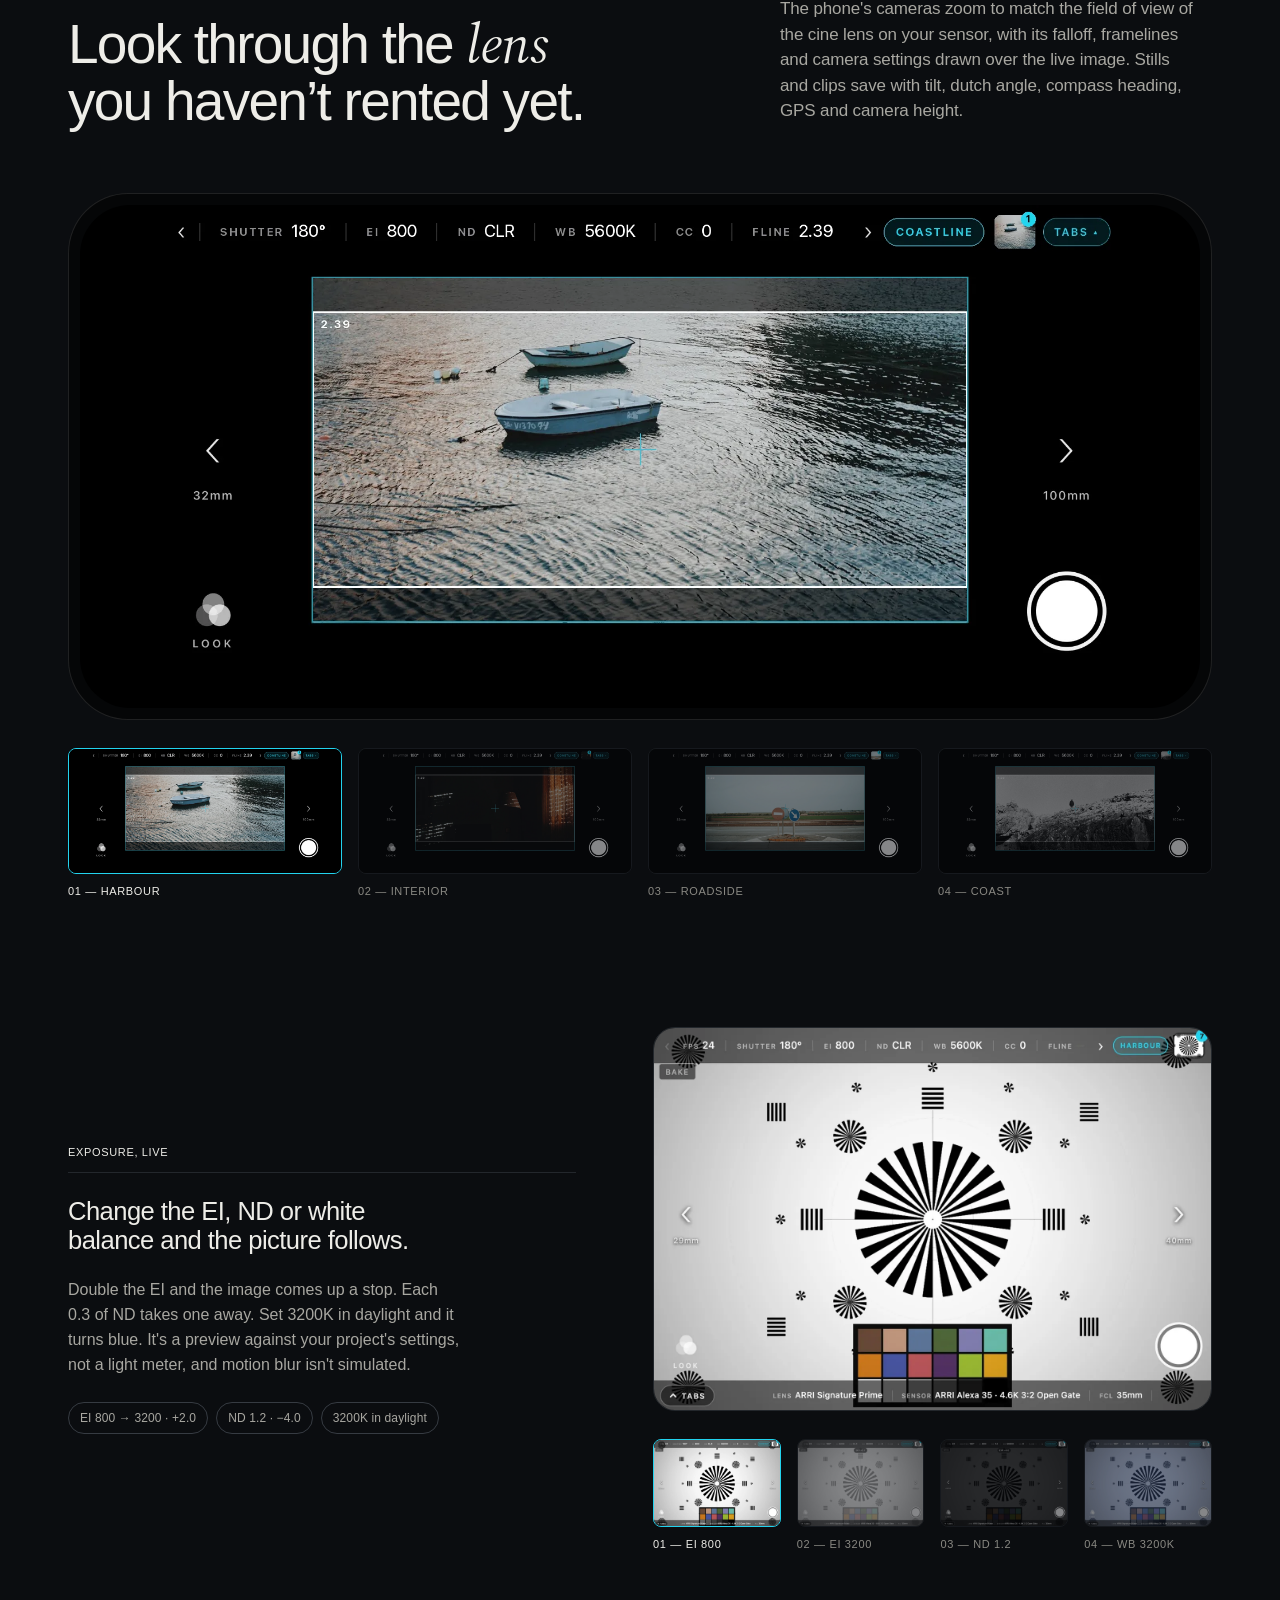
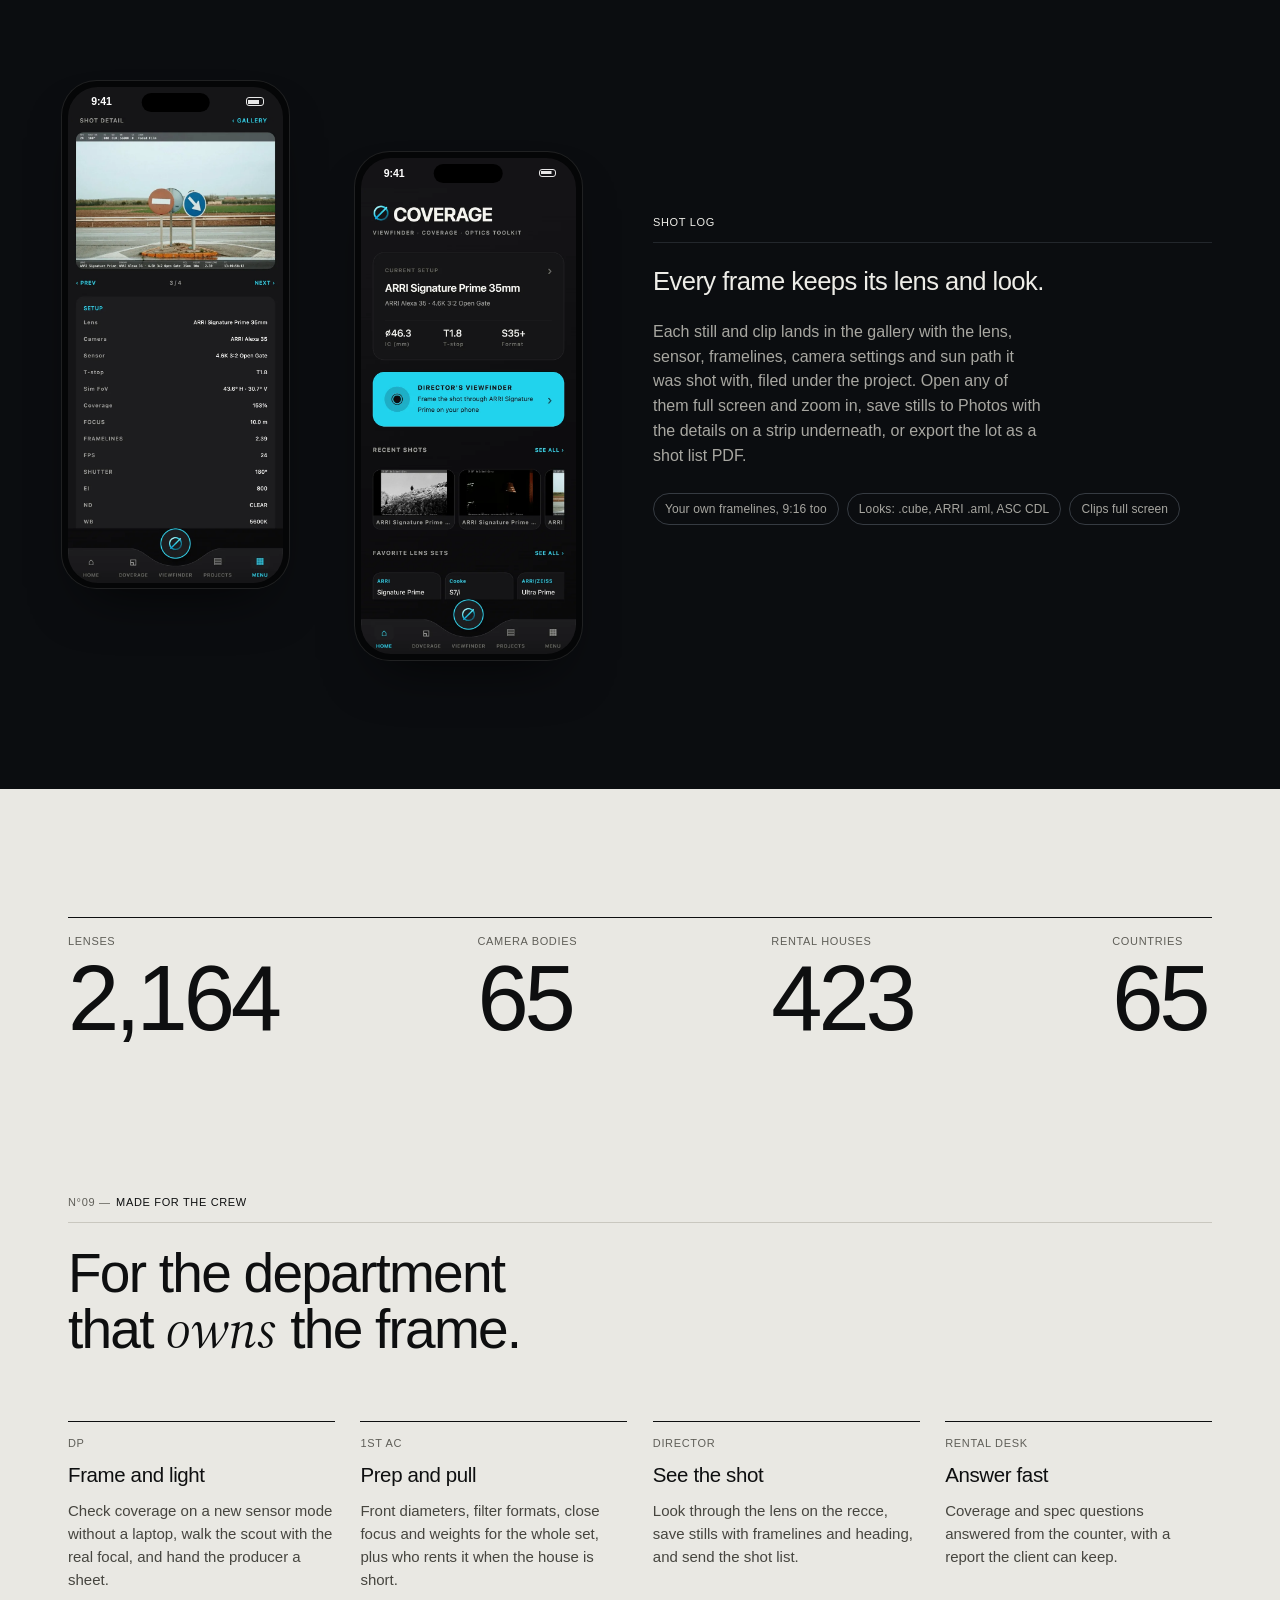
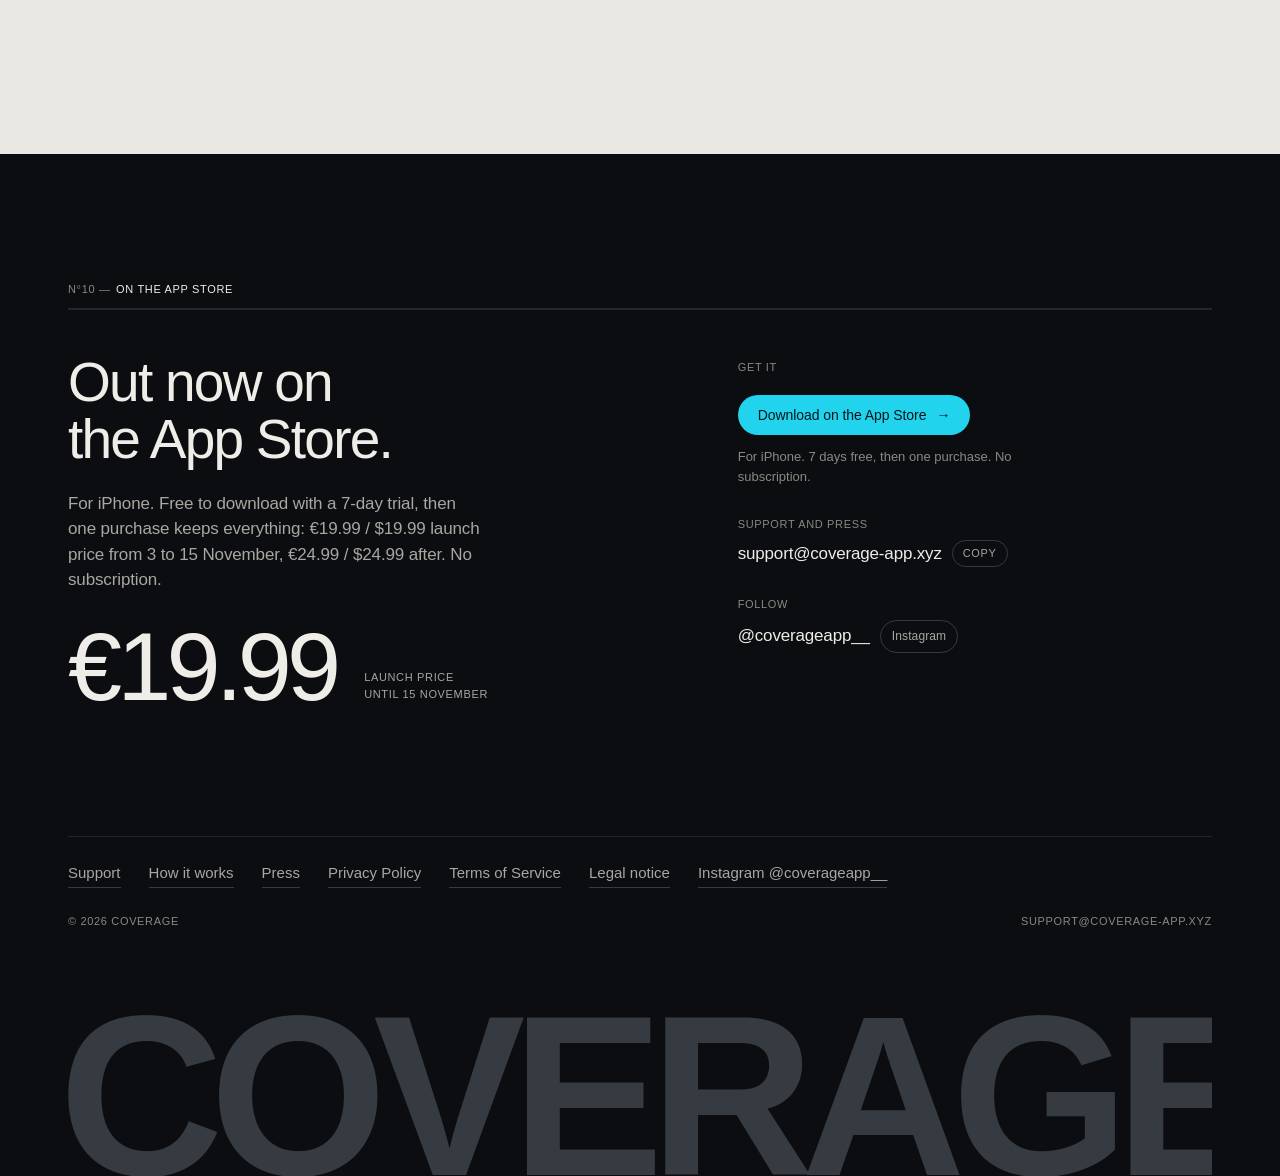
==== commit 06b428df: "Matte box, expanders, sun path and live EI/ND/WB on the site; press kit features; 2,424 lenses in 43" ====
--- a/index.html
+++ b/index.html
@@ -4,7 +4,7 @@
 <meta charset="utf-8">
 <meta name="viewport" content="width=device-width,initial-scale=1,viewport-fit=cover">
 <title>Coverage · Lens coverage and director's viewfinder</title>
-<meta name="description" content="The camera department's field kit for iPhone: any lens on any sensor, its coverage and falloff, a director's viewfinder, and who rents it in 73 countries.">
+<meta name="description" content="The camera department's field kit for iPhone: any lens on any sensor, its coverage and falloff, matte box and expander checks, a director's viewfinder with the sun path, and who rents it in 73 countries.">
 <link rel="canonical" href="https://coverage-app.xyz/">
 <link rel="icon" href="/favicon.svg" type="image/svg+xml">
 <link rel="apple-touch-icon" href="/apple-touch-icon.png">
@@ -12,7 +12,7 @@
 <meta property="og:type" content="website">
 <meta property="og:site_name" content="Coverage">
 <meta property="og:title" content="Coverage · Lens coverage and director's viewfinder">
-<meta property="og:description" content="The camera department's field kit for iPhone: any lens on any sensor, its coverage and falloff, a director's viewfinder, and who rents it in 73 countries.">
+<meta property="og:description" content="The camera department's field kit for iPhone: any lens on any sensor, its coverage and falloff, matte box and expander checks, a director's viewfinder with the sun path, and who rents it in 73 countries.">
 <meta property="og:url" content="https://coverage-app.xyz/">
 <meta property="og:image" content="https://coverage-app.xyz/og.png">
 <meta name="twitter:card" content="summary_large_image">
@@ -304,6 +304,21 @@
   .vf-pick button:focus-visible img { outline: 2px solid var(--signal); outline-offset: 2px; }
   @media (max-width: 520px) { .vf-pick span { display: none; } }
   .vf-log { margin-top: clamp(72px, 10vw, 136px); }
+  /* EI / ND / WB on the app's test chart; same switcher as the frames. */
+  .exp-frame { aspect-ratio: 1400 / 962; border-radius: clamp(14px, 2vw, 22px); overflow: hidden; border: 1px solid var(--rule); background: #000; }
+  .exp-frame .vf-stack { height: 100%; }
+  .vf-pick.exp img { aspect-ratio: 1400 / 962; }
+
+  /* ── around the lens: matte box, expanders, sun ─────── */
+  /* App Store panels cropped on paper; one frame size so the three line up. */
+  .feat-grid { display: grid; grid-template-columns: repeat(3, minmax(0, 1fr)); gap: clamp(28px, 3.4vw, 48px); align-items: start; }
+  .feat { display: flex; flex-direction: column; gap: 16px; min-width: 0; }
+  .feat-pic { aspect-ratio: 880 / 1675; background: var(--paper); border-radius: 14px; overflow: hidden; display: flex; align-items: center; margin-bottom: 8px; }
+  .feat-pic img { width: 100%; height: auto; display: block; }
+  .feat .tag { color: var(--fog); }
+  .feat p { color: var(--cream-dim); margin: 0; max-width: 44ch; font-size: 16px; }
+  .feat p.note { color: var(--fog); font-size: 13px; }
+  @media (max-width: 900px) { .feat-grid { grid-template-columns: minmax(0, 1fr); gap: 64px; } .feat-pic { max-width: 420px; aspect-ratio: auto; } }
 
   /* ── paper band: numbers + crew ─────────────────────── */
   .paper-band { background: var(--paper); color: var(--ink); padding-block: clamp(72px, 10vw, 140px); }
@@ -429,7 +444,7 @@
   <div class="wrap">
     <div class="strip">
       <div class="strip-head micro">
-        <span class="num">2,412 lenses · 73 cameras · 759 sensor modes</span>
+        <span class="num">2,424 lenses · 73 cameras · 759 sensor modes</span>
         <span>Primes, zooms, anamorphics, rehousings</span>
       </div>
       <div class="marquee" aria-hidden="true">
@@ -492,11 +507,44 @@
     </div>
   </section>
 
+  <!-- AROUND THE LENS: MATTE BOX, EXPANDERS, SUN -->
+  <section class="block" id="around" style="padding-top:0">
+    <div class="wrap">
+      <div class="head split">
+        <span class="eyebrow" data-n="02">Around the lens</span>
+        <h2>The box in front, the converter behind, the sun overhead.</h2>
+        <p class="lede">Three more prep questions, answered before the shoot: will the matte box show, will an expander make it cover, and where will the light be.</p>
+      </div>
+      <div class="feat-grid">
+        <article class="feat reveal">
+          <div class="feat-pic"><img src="img/feat-matte-box.webp" alt="Matte box check on a 4.6K 3:2 Open Gate sensor: an ARRI LMB 4x5 with three stages vignettes at the left and right edges, an LMB 6x6 with two stages is clear wide open, and a Bright Tangerine Misfit Kick won't fit a lens front over 143 mm" width="880" height="1391" loading="lazy"></div>
+          <span class="tag micro">Matte box</span>
+          <h3>Will the box show in the frame?</h3>
+          <p>Pick the matte box and how many stages you're running. Coverage checks it against the lens wide open and tells you which edges would vignette, or that the lens front is too big to fit. Ten boxes from ARRI, Bright Tangerine, Lightwidow and Tilta.</p>
+          <p class="note">A model from the box's geometry and the lens's size. Test borderline setups.</p>
+        </article>
+        <article class="feat reveal">
+          <div class="feat-pic"><img src="img/feat-expander.webp" alt="Expander check: a 32mm that vignettes on LF Open Gate covers with an IB/E Optics 1.66x expander behind it, becoming 53.1mm at T3.3 with a 46.5 mm image circle" width="880" height="1568" loading="lazy"></div>
+          <span class="tag micro">Expanders and extenders</span>
+          <h3>Doesn't cover? Expand it.</h3>
+          <p>Put a rear expander or extender behind the lens and see the new focal length, T-stop and image circle on your sensor. 29 of them, from ARRI, Angénieux, IB/E Optics, Metabones, Duclos and more.</p>
+          <p class="note">A model from the converter's optics. Test borderline setups.</p>
+        </article>
+        <article class="feat reveal">
+          <div class="feat-pic"><img src="img/feat-sun.webp" alt="Sun path drawn over four viewfinder frames, moving through the day with a time slider" width="880" height="1675" loading="lazy"></div>
+          <span class="tag micro">Sun path</span>
+          <h3>Where will the sun be?</h3>
+          <p>The day's sun path over your frame, for any date and time, from where you stand and the way the phone points. Every still and clip keeps it, with the sunrise, sunset and golden hour, and the shot list prints them.</p>
+        </article>
+      </div>
+    </div>
+  </section>
+
   <!-- PREVIEW CARDS -->
   <section class="block" style="padding-top:0" aria-label="App previews">
     <div class="wrap">
       <div class="head" style="margin-bottom:32px">
-        <span class="eyebrow" data-n="02">In the app</span>
+        <span class="eyebrow" data-n="03">In the app</span>
         <h2>Built for prep, carried to set.</h2>
       </div>
       <div class="cards" tabindex="0" aria-label="Scroll through app previews">
@@ -514,8 +562,8 @@
   <section class="block" id="search" style="padding-top:0">
     <div class="wrap row">
       <div class="copy">
-        <span class="eyebrow" data-n="03">Lens catalog</span>
-        <h2>2,412 lenses. Find the set first.</h2>
+        <span class="eyebrow" data-n="04">Lens catalog</span>
+        <h2>2,424 lenses. Find the set first.</h2>
         <p>Type a series and you get the set. Add a focal and you get the lens. Filter by format, primes or zooms, or show only rehoused glass.</p>
         <div class="queries" aria-label="Search examples">
           <div class="q"><span class="in">supreme</span><span class="out">ZEISS Supreme Prime · 13 focals</span></div>
@@ -535,7 +583,7 @@
   <section class="block" id="rentals" style="padding-top:0">
     <div class="wrap row flip">
       <div class="copy">
-        <span class="eyebrow" data-n="04">Rent this lens</span>
+        <span class="eyebrow" data-n="05">Rent this lens</span>
         <h2>Who has it, anywhere.</h2>
         <p>Every lens page lists the rental houses that carry it, country by country. Each house's lens list is checked against its own website, so the answer is the inventory, not a guess.</p>
         <div class="facts"><span class="chip hi">474 rental houses</span><span class="chip">73 countries</span><span class="chip">Business contact only</span></div>
@@ -551,7 +599,7 @@
   <section class="block" id="exports" style="padding-top:0">
     <div class="wrap row">
       <div class="copy">
-        <span class="eyebrow" data-n="05">Reports</span>
+        <span class="eyebrow" data-n="06">Reports</span>
         <h2>Paper the prep meeting.</h2>
         <p>Export one lens, a whole set or a project as a print-ready A4 report: the projection, coverage, corner light, field of view and full specs. Compare two setups on a single landscape sheet. Shot lists and MTF/VFX packages for the comp lead too.</p>
         <div class="facts"><span class="chip">A4 lens report</span><span class="chip">A|B landscape sheet</span><span class="chip">Shot list PDF</span><span class="chip">Nuke .nk + CSV</span></div>
@@ -567,7 +615,7 @@
   <section class="block" style="padding-top:0">
     <div class="wrap row flip">
       <div class="copy">
-        <span class="eyebrow" data-n="06">Projects</span>
+        <span class="eyebrow" data-n="07">Projects</span>
         <h2>One project, the whole crew.</h2>
         <p>Camera, sensor mode, lens list, framelines and camera settings for the shoot, with the crew credits on every report. Add a whole set in one tap. Share it as a single file, shots included, and it opens straight in a colleague's Coverage.</p>
         <div class="facts"><span class="chip">FPS · shutter · EI · WB</span><span class="chip">2.39 frameline</span><span class="chip">.coverage file</span></div>
@@ -583,7 +631,7 @@
   <section class="block" id="viewfinder" style="padding-top:0">
     <div class="wrap">
       <div class="head split">
-        <span class="eyebrow" data-n="07">Director's viewfinder</span>
+        <span class="eyebrow" data-n="08">Director's viewfinder</span>
         <h2 style="max-width:17ch">Look through the <span class="ac">lens</span> you haven’t rented yet.</h2>
         <p class="lede">The phone's cameras zoom to match the field of view of the cine lens on your sensor, with its falloff, framelines and camera settings drawn over the live image. Stills and clips save with tilt, dutch angle, compass heading, GPS and camera height.</p>
       </div>
@@ -602,11 +650,37 @@
         <button type="button" role="tab" aria-selected="false" data-i="3"><img src="img/vf-cliff.webp" alt="" width="2000" height="920" loading="lazy"><span class="micro" data-n="04">Coast</span></button>
       </div>
 
+      <div class="row vf-log">
+        <div class="copy">
+          <span class="eyebrow">Exposure, live</span>
+          <h3>Change the EI, ND or white balance and the picture follows.</h3>
+          <p>Double the EI and the image comes up a stop. Each 0.3 of ND takes one away. Set 3200K in daylight and it turns blue. It's a preview against your project's settings, not a light meter, and motion blur isn't simulated.</p>
+          <div class="facts"><span class="chip">EI 800 → 3200 · +2.0</span><span class="chip">ND 1.2 · −4.0</span><span class="chip">3200K in daylight</span></div>
+        </div>
+        <div class="reveal">
+          <div class="exp-frame">
+            <div class="vf-stack" id="expStack">
+              <img class="on" src="img/vf-exp-base.webp" alt="Viewfinder on the app's test chart at 24 fps, 180°, EI 800, no ND, 5600K" width="1400" height="962" loading="lazy">
+              <img src="img/vf-exp-ei.webp" alt="The same chart at EI 3200: two stops brighter, EXP +2.0" width="1400" height="962" loading="lazy">
+              <img src="img/vf-exp-nd.webp" alt="The same chart with ND 1.2: four stops darker, EXP −4.0" width="1400" height="962" loading="lazy">
+              <img src="img/vf-exp-wb.webp" alt="The same chart with the white balance at 3200K under daylight: the picture turns blue" width="1400" height="962" loading="lazy">
+            </div>
+          </div>
+          <div class="vf-pick exp" id="expPick" role="tablist" aria-label="Exposure settings">
+            <button type="button" role="tab" aria-selected="true" class="on" data-i="0"><img src="img/vf-exp-base.webp" alt="" width="1400" height="962" loading="lazy"><span class="micro" data-n="01">EI 800</span></button>
+            <button type="button" role="tab" aria-selected="false" data-i="1"><img src="img/vf-exp-ei.webp" alt="" width="1400" height="962" loading="lazy"><span class="micro" data-n="02">EI 3200</span></button>
+            <button type="button" role="tab" aria-selected="false" data-i="2"><img src="img/vf-exp-nd.webp" alt="" width="1400" height="962" loading="lazy"><span class="micro" data-n="03">ND 1.2</span></button>
+            <button type="button" role="tab" aria-selected="false" data-i="3"><img src="img/vf-exp-wb.webp" alt="" width="1400" height="962" loading="lazy"><span class="micro" data-n="04">WB 3200K</span></button>
+          </div>
+        </div>
+      </div>
+
       <div class="row flip vf-log">
         <div class="copy">
           <span class="eyebrow">Shot log</span>
           <h3>Every frame keeps its lens and look.</h3>
-          <p>Each still lands in the gallery with the lens, sensor, framelines and camera settings it was shot with, filed under the project. Export the lot as a shot list PDF.</p>
+          <p>Each still and clip lands in the gallery with the lens, sensor, framelines, camera settings and sun path it was shot with, filed under the project. Open any of them full screen and zoom in, save stills to Photos with the details on a strip underneath, or export the lot as a shot list PDF.</p>
+          <div class="facts"><span class="chip">Your own framelines, 9:16 too</span><span class="chip">Looks: .cube, ARRI .aml, ASC CDL</span><span class="chip">Clips full screen</span></div>
         </div>
         <div class="duo reveal">
           <div class="phone"><div class="screen"><div class="sb" style="--sb:#151517"><span>9:41</span><i></i></div><img src="img/shot-detail.webp" alt="Shot detail: a saved frame with its lens, sensor, framelines and camera settings" width="720" height="1561" loading="lazy"></div><div class="island"></div></div>
@@ -620,13 +694,13 @@
   <section class="paper-band">
     <div class="wrap">
       <div class="stats" aria-label="Catalog in numbers">
-        <div class="stat"><span class="n" data-count="2412">2,412</span><span class="l micro">Lenses</span></div>
+        <div class="stat"><span class="n" data-count="2424">2,424</span><span class="l micro">Lenses</span></div>
         <div class="stat"><span class="n" data-count="73">73</span><span class="l micro">Camera bodies</span></div>
         <div class="stat"><span class="n" data-count="474">474</span><span class="l micro">Rental houses</span></div>
         <div class="stat"><span class="n" data-count="73">73</span><span class="l micro">Countries</span></div>
       </div>
       <div class="head">
-        <span class="eyebrow" data-n="08">Made for the crew</span>
+        <span class="eyebrow" data-n="09">Made for the crew</span>
         <h2>For the department that <span class="ac">owns</span> the frame.</h2>
       </div>
       <div class="roles">
@@ -642,7 +716,7 @@
   <section class="block" id="launch">
     <div class="wrap">
       <div class="head" style="margin-bottom:0">
-        <span class="eyebrow" data-n="09">On the App Store</span>
+        <span class="eyebrow" data-n="10">On the App Store</span>
       </div>
       <div class="beta">
         <div style="display:flex;flex-direction:column;gap:24px">
@@ -701,23 +775,29 @@
 
     // Viewfinder frames: the picker swaps the frame; it advances on its own
     // while in view until the visitor picks one.
-    const vfImgs = [...document.querySelectorAll("#vfStack img")];
-    const vfBtns = [...document.querySelectorAll("#vfPick button")];
-    if (vfImgs.length) {
+    // Viewfinder frames and the exposure chart: one shown at a time, picked below,
+    // stepping on their own while in view until someone picks.
+    const switcher = (stackId, pickId) => {
+      const stack = document.getElementById(stackId);
+      const imgs = [...document.querySelectorAll(`#${stackId} img`)];
+      const btns = [...document.querySelectorAll(`#${pickId} button`)];
+      if (!imgs.length) return;
       let cur = 0, timer = 0, picked = false;
       const show = (i) => {
         cur = i;
-        vfImgs.forEach((im, k) => im.classList.toggle("on", k === i));
-        vfBtns.forEach((b, k) => { b.classList.toggle("on", k === i); b.setAttribute("aria-selected", k === i ? "true" : "false"); });
+        imgs.forEach((im, k) => im.classList.toggle("on", k === i));
+        btns.forEach((b, k) => { b.classList.toggle("on", k === i); b.setAttribute("aria-selected", k === i ? "true" : "false"); });
       };
-      vfBtns.forEach((b, k) => b.addEventListener("click", () => { picked = true; clearInterval(timer); show(k); }));
+      btns.forEach((b, k) => b.addEventListener("click", () => { picked = true; clearInterval(timer); show(k); }));
       if (!reduce && "IntersectionObserver" in window) {
         new IntersectionObserver(([e]) => {
           clearInterval(timer);
-          if (e.isIntersecting && !picked) timer = setInterval(() => show((cur + 1) % vfImgs.length), 4500);
-        }, { threshold: 0.4 }).observe(document.getElementById("vfStack"));
+          if (e.isIntersecting && !picked) timer = setInterval(() => show((cur + 1) % imgs.length), 4500);
+        }, { threshold: 0.4 }).observe(stack);
       }
-    }
+    };
+    switcher("vfStack", "vfPick");
+    switcher("expStack", "expPick");
 
     // Numbers count up once when they come into view (they read correctly at rest).
     if (!reduce && "IntersectionObserver" in window) {
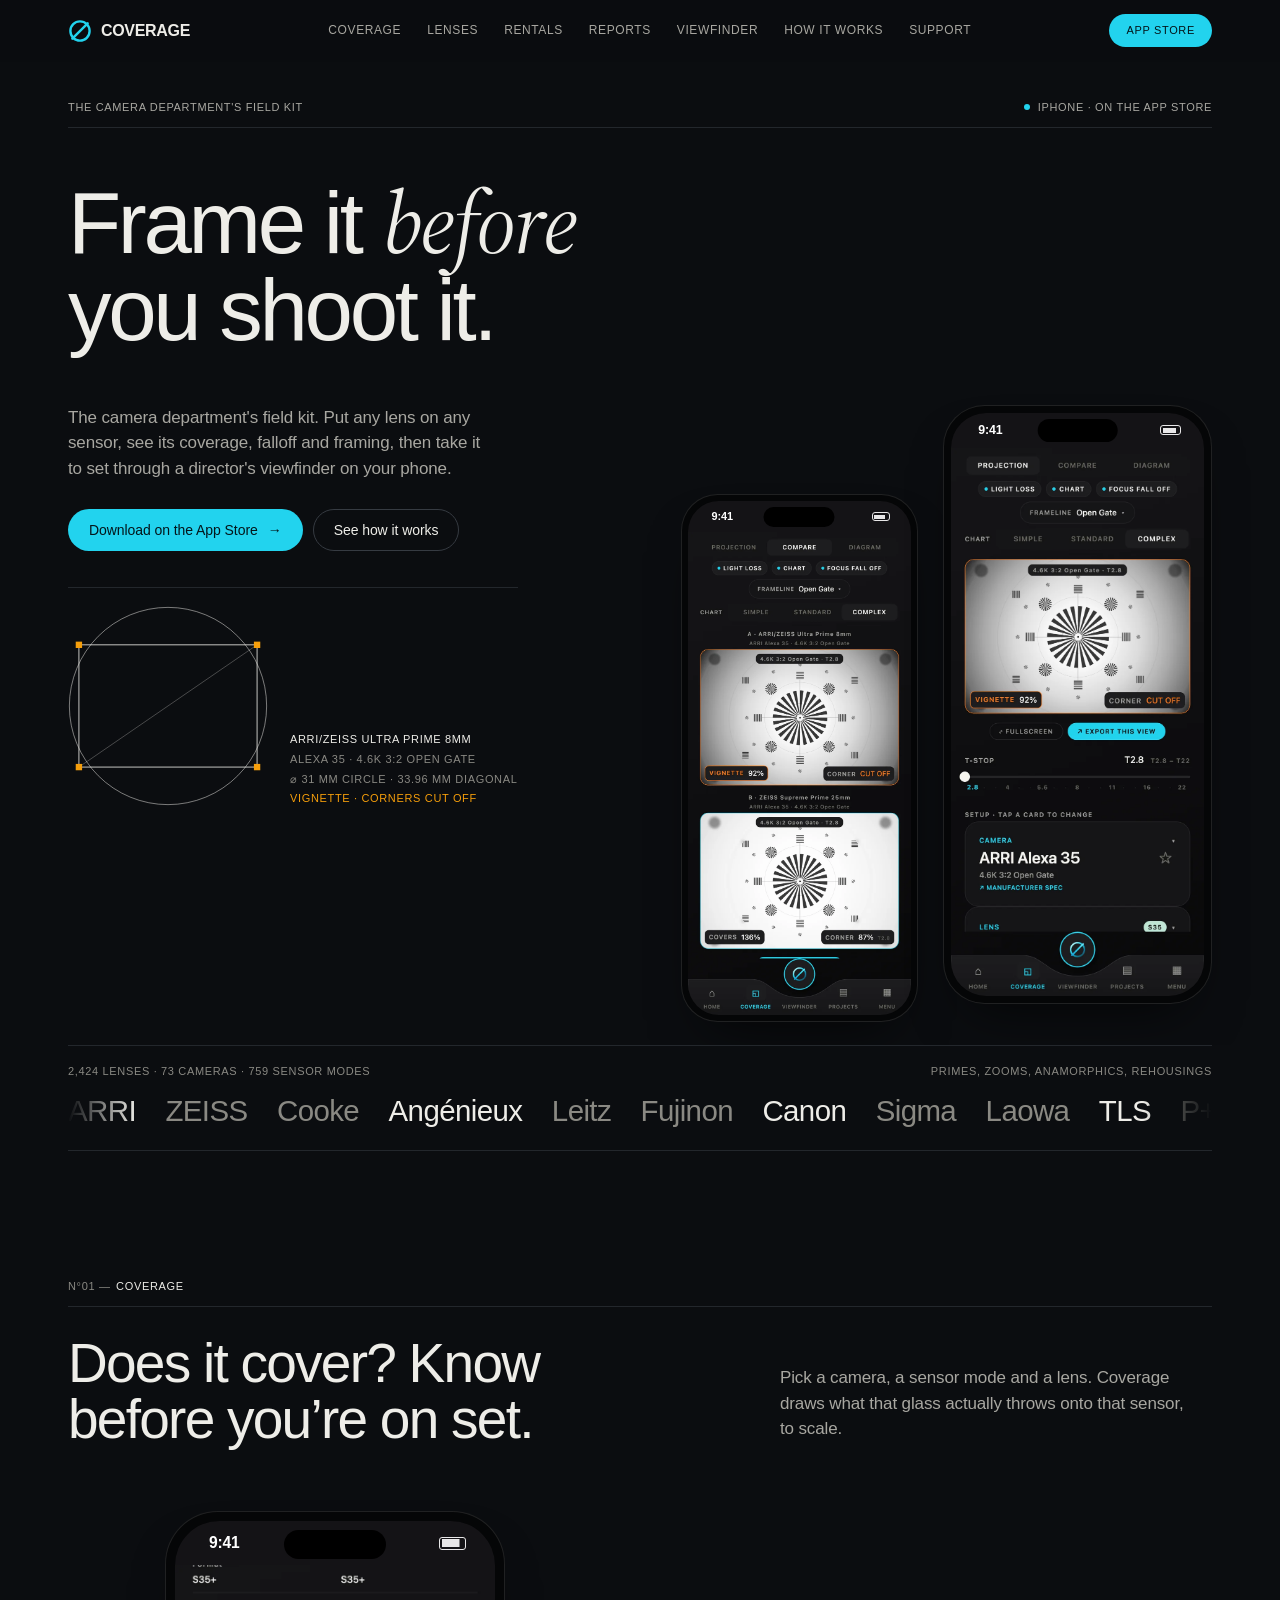
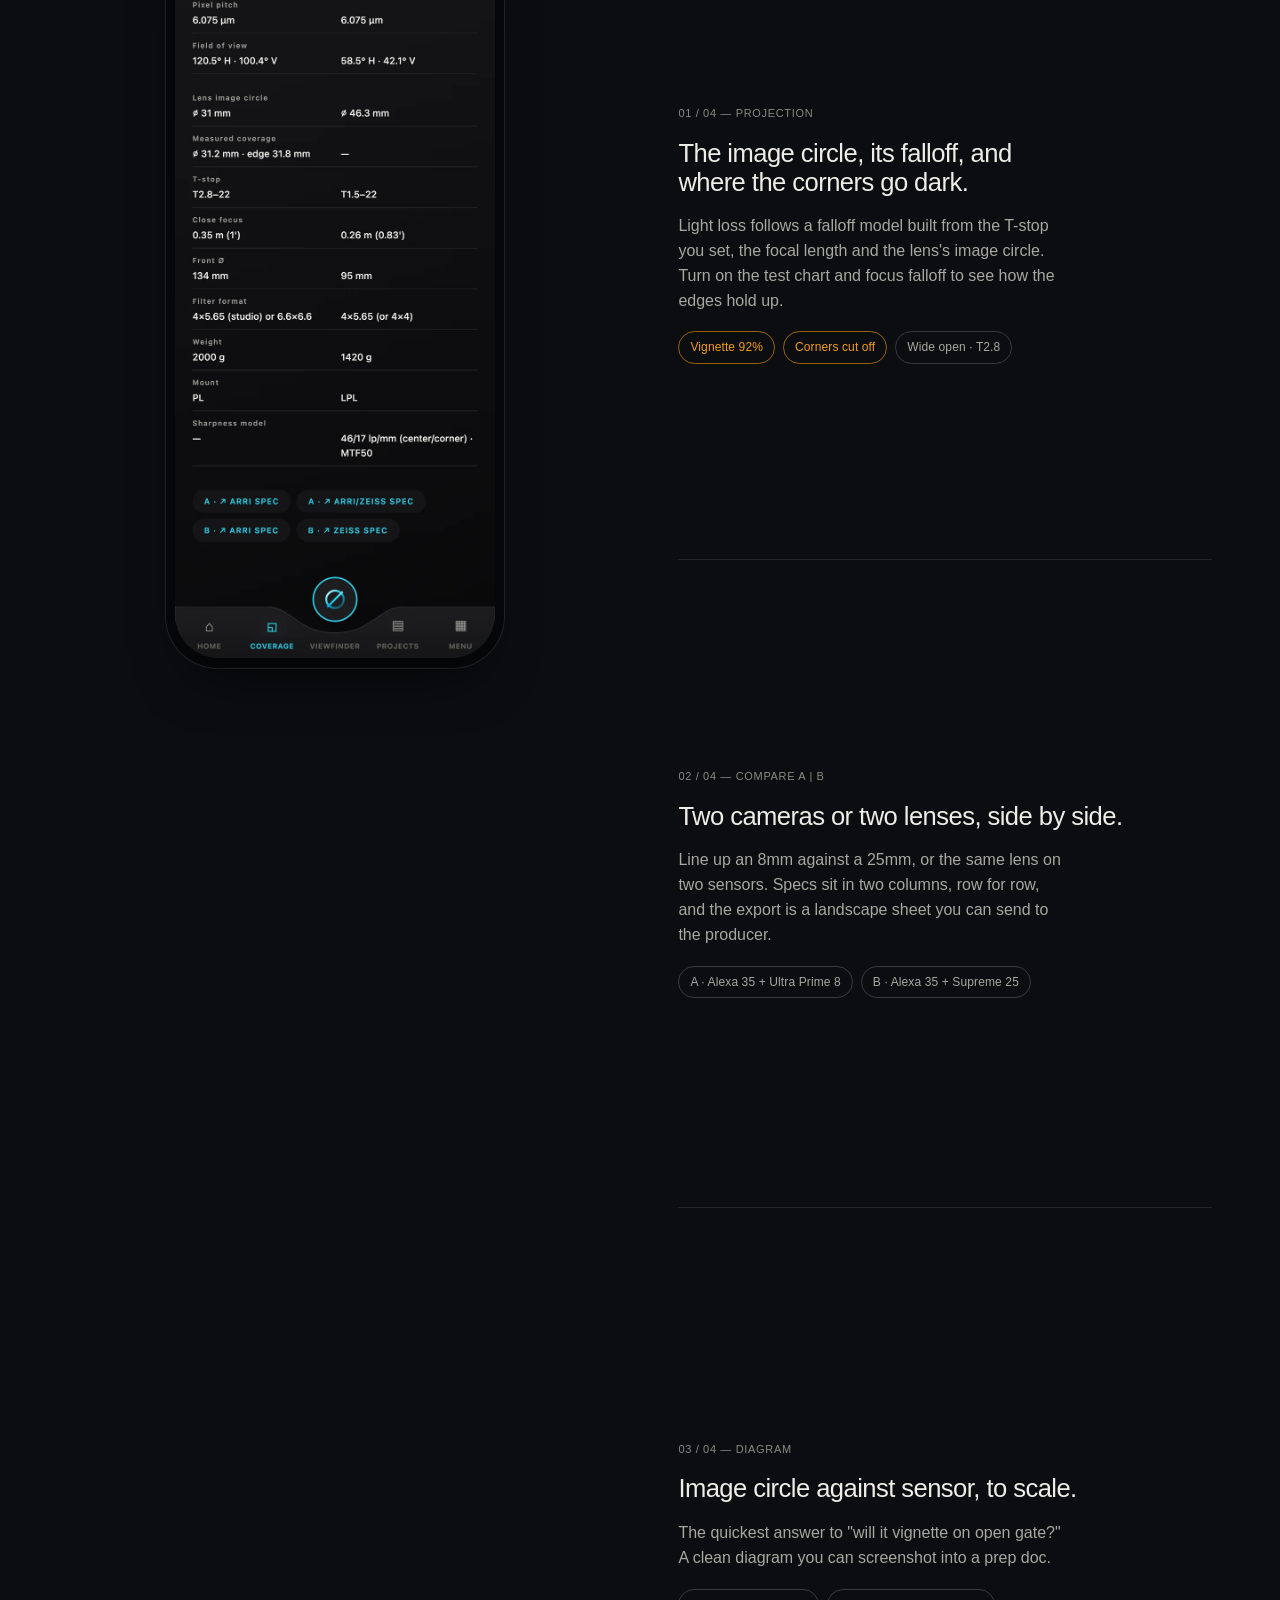
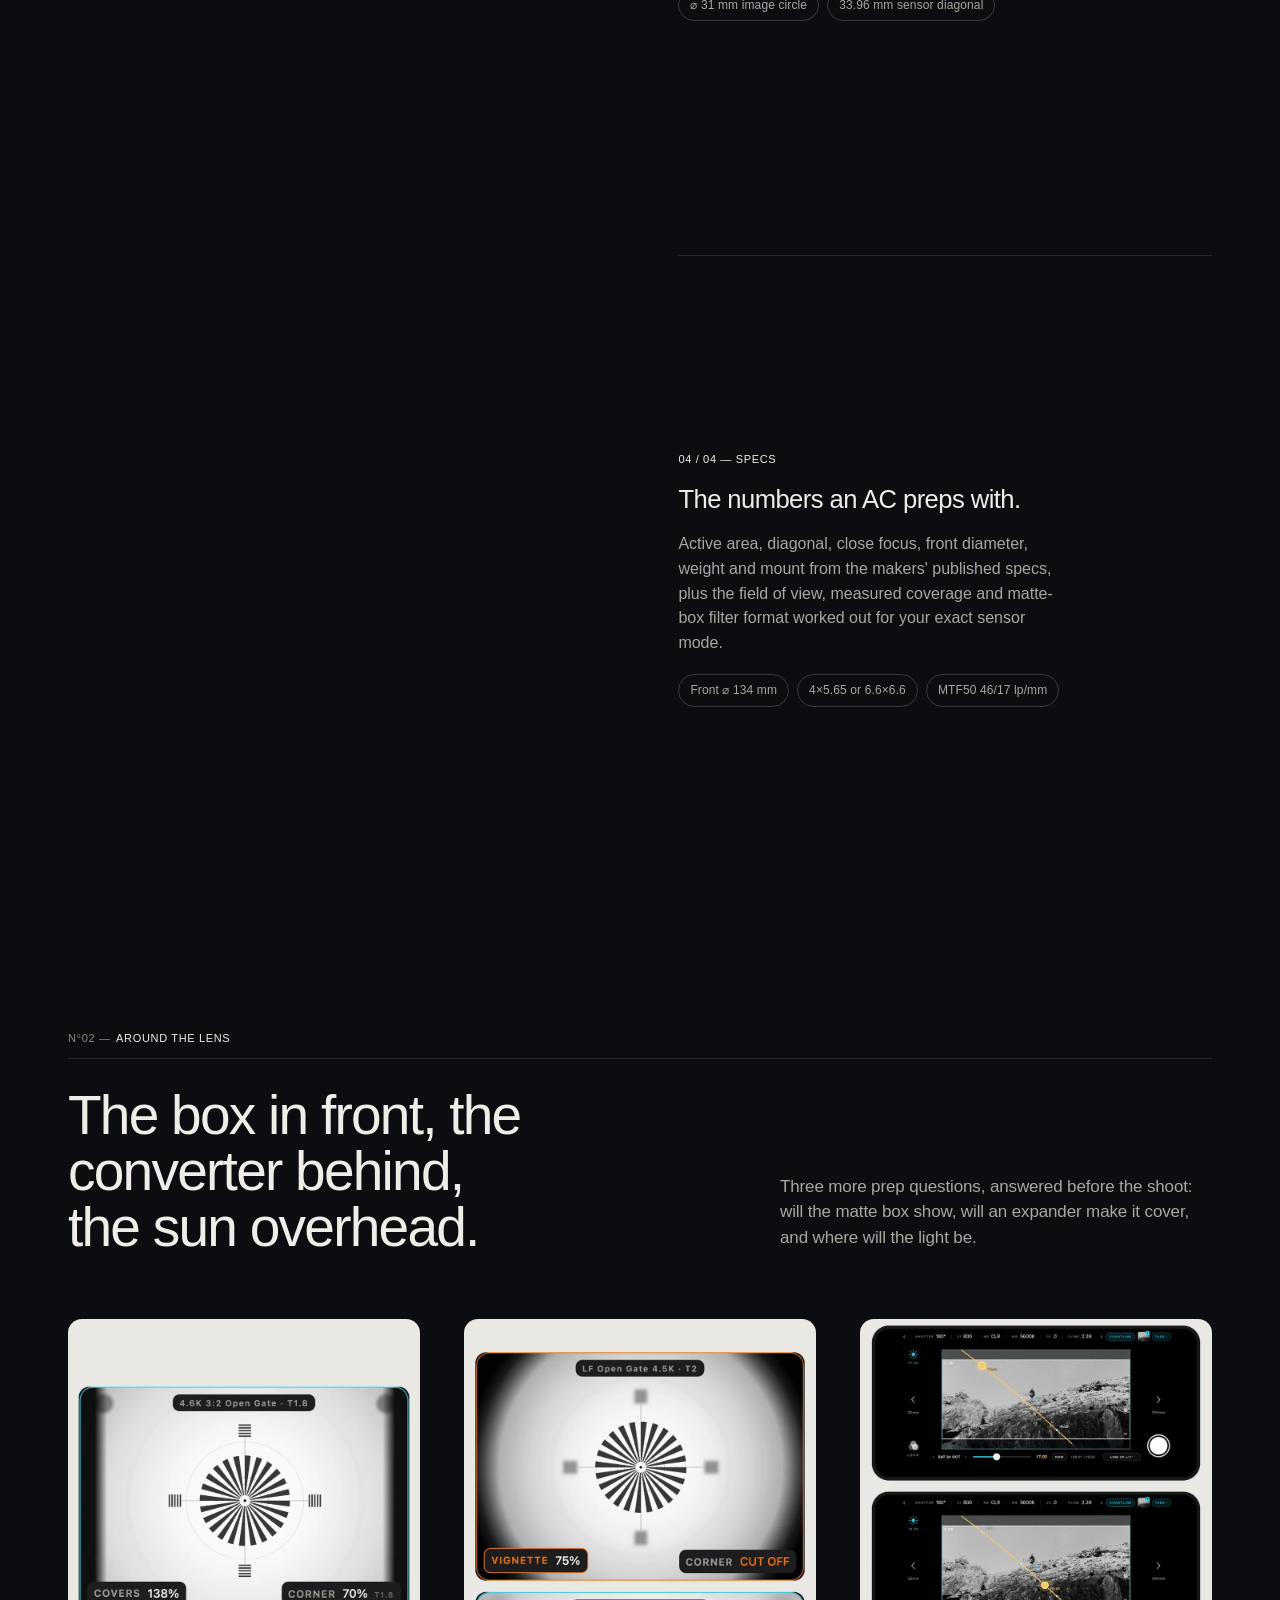
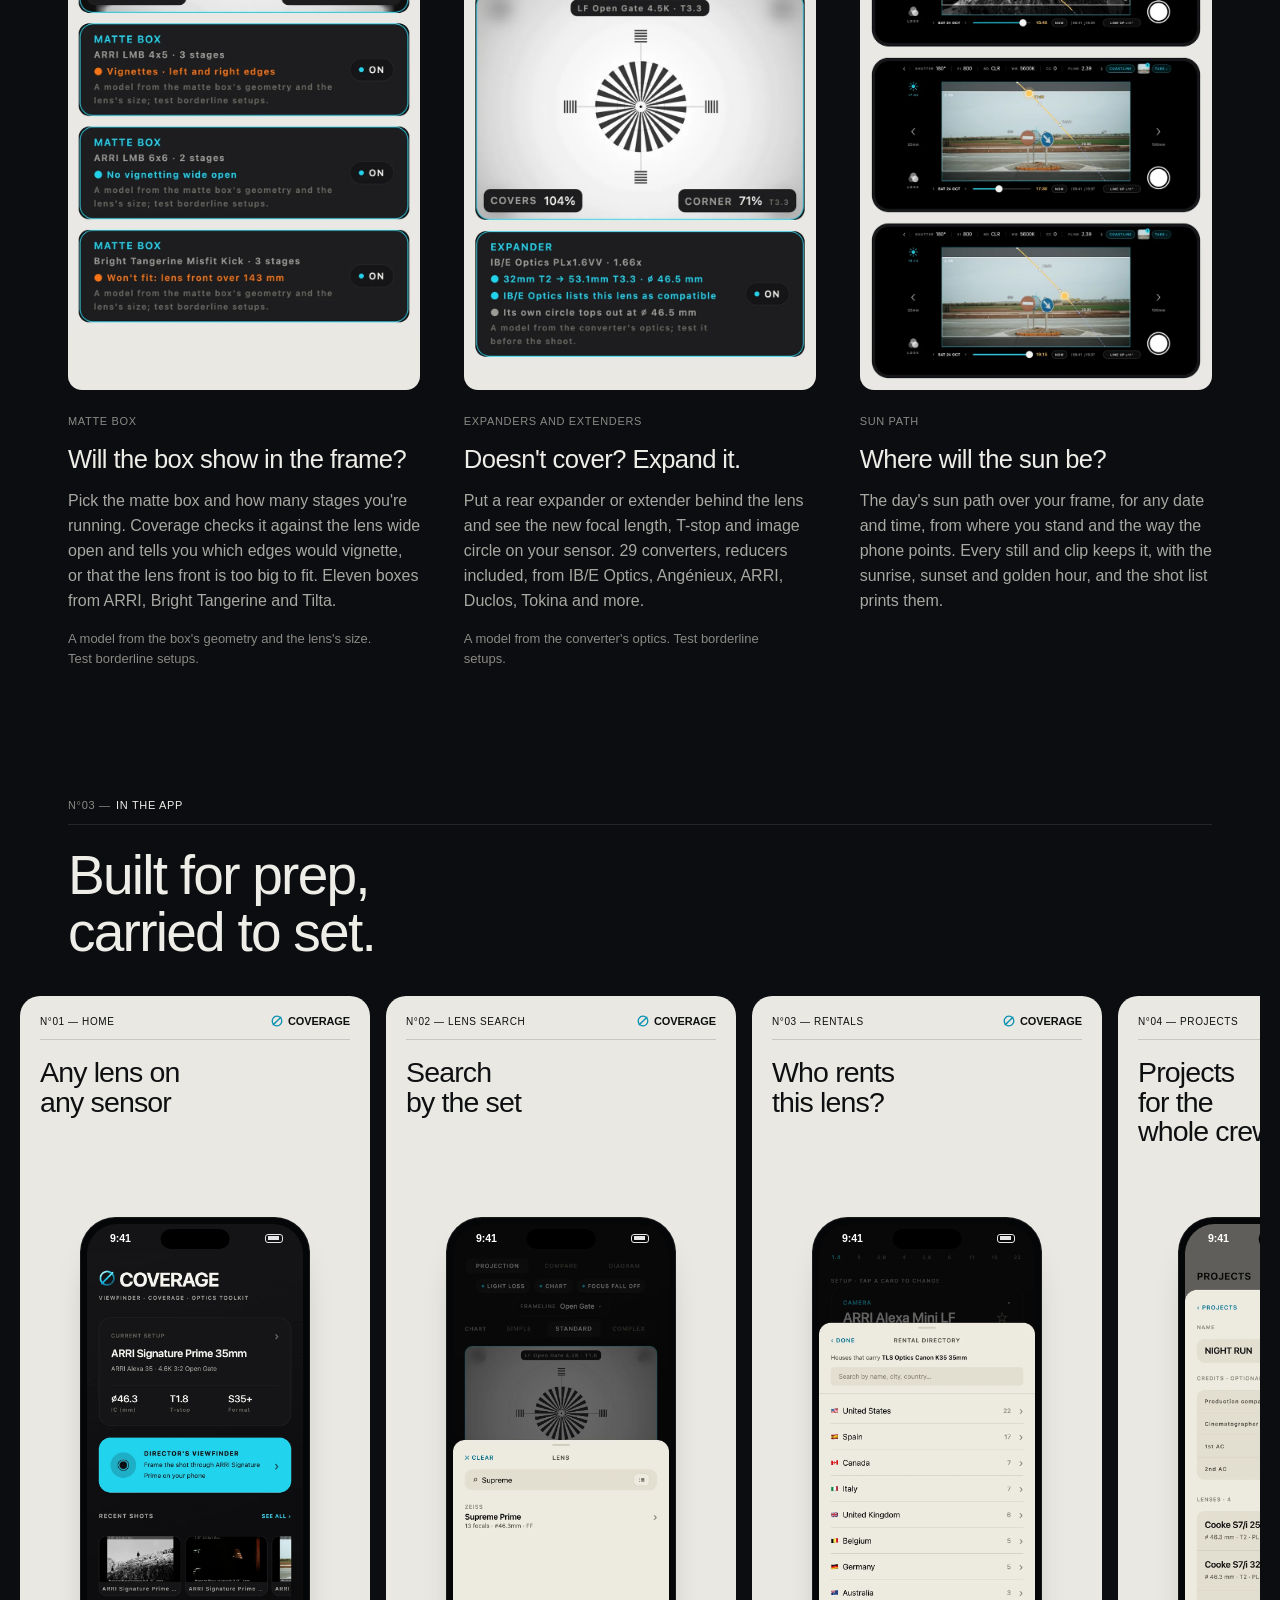
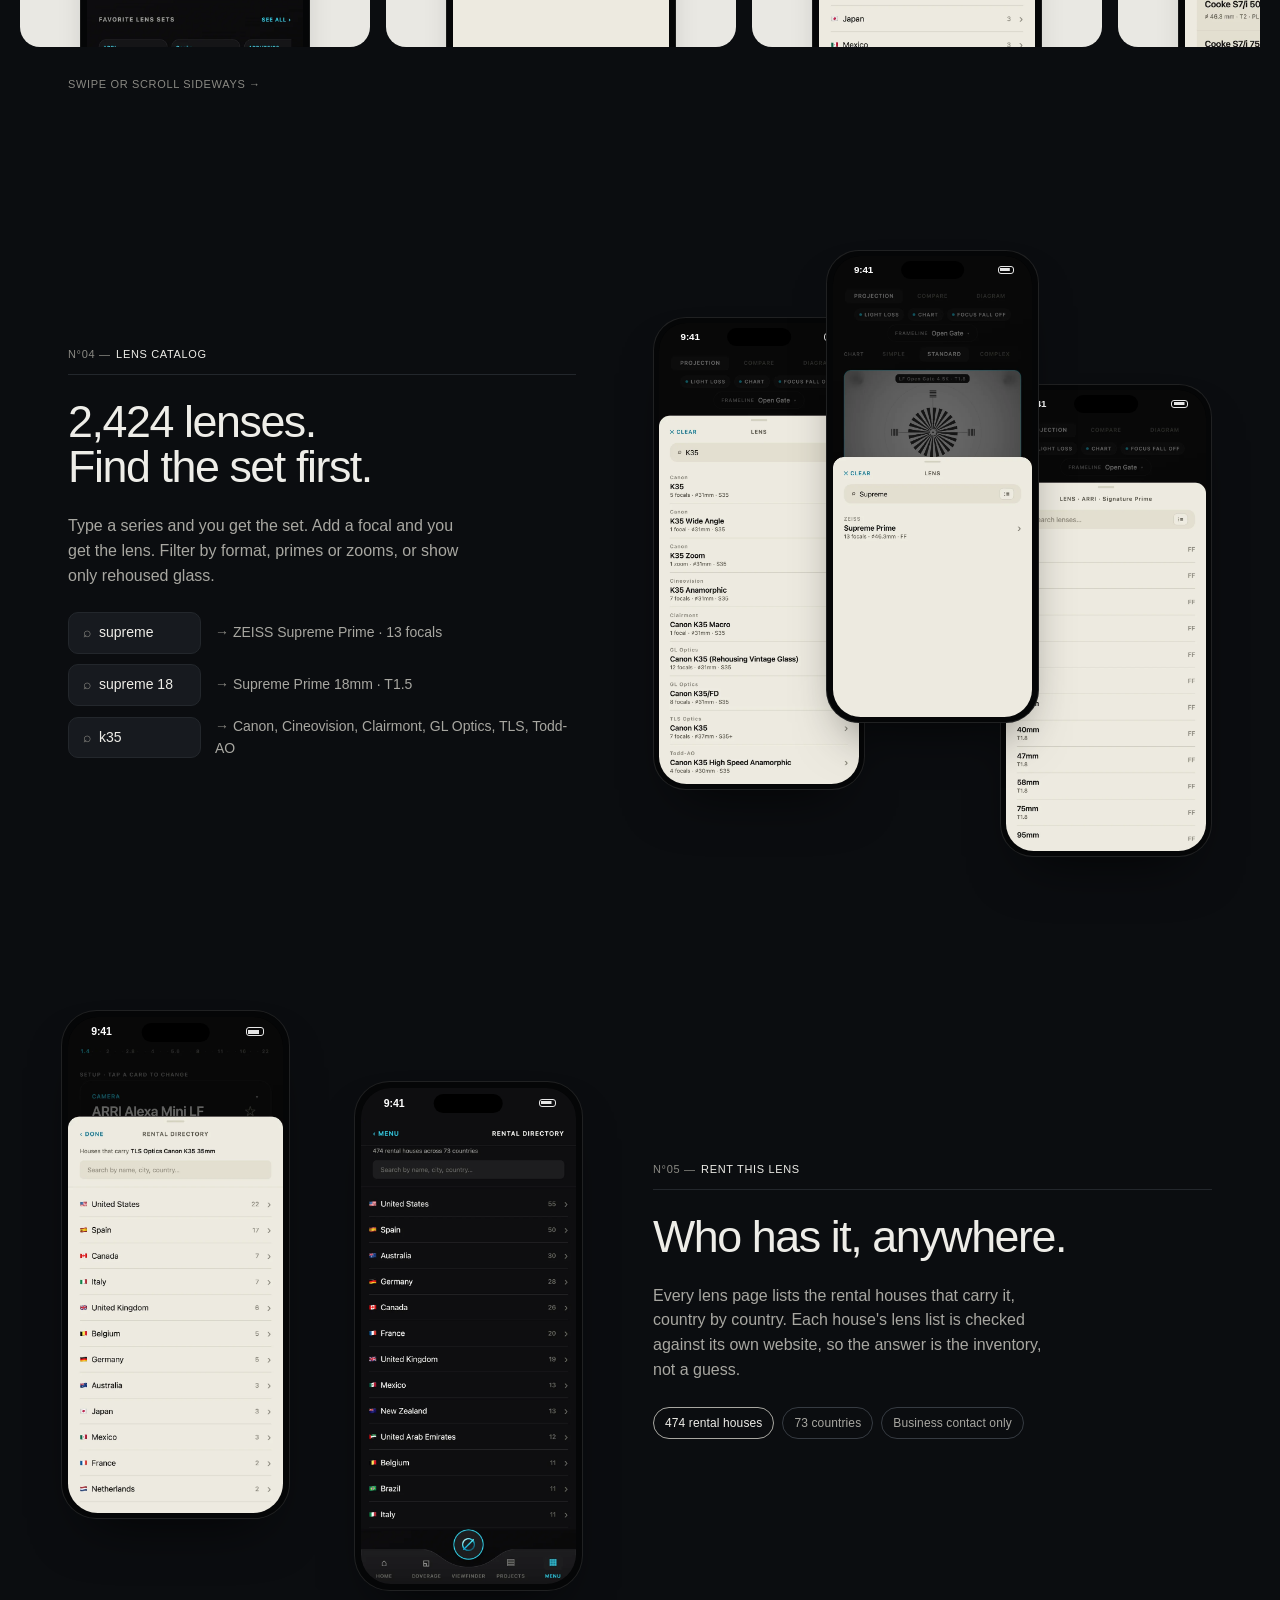
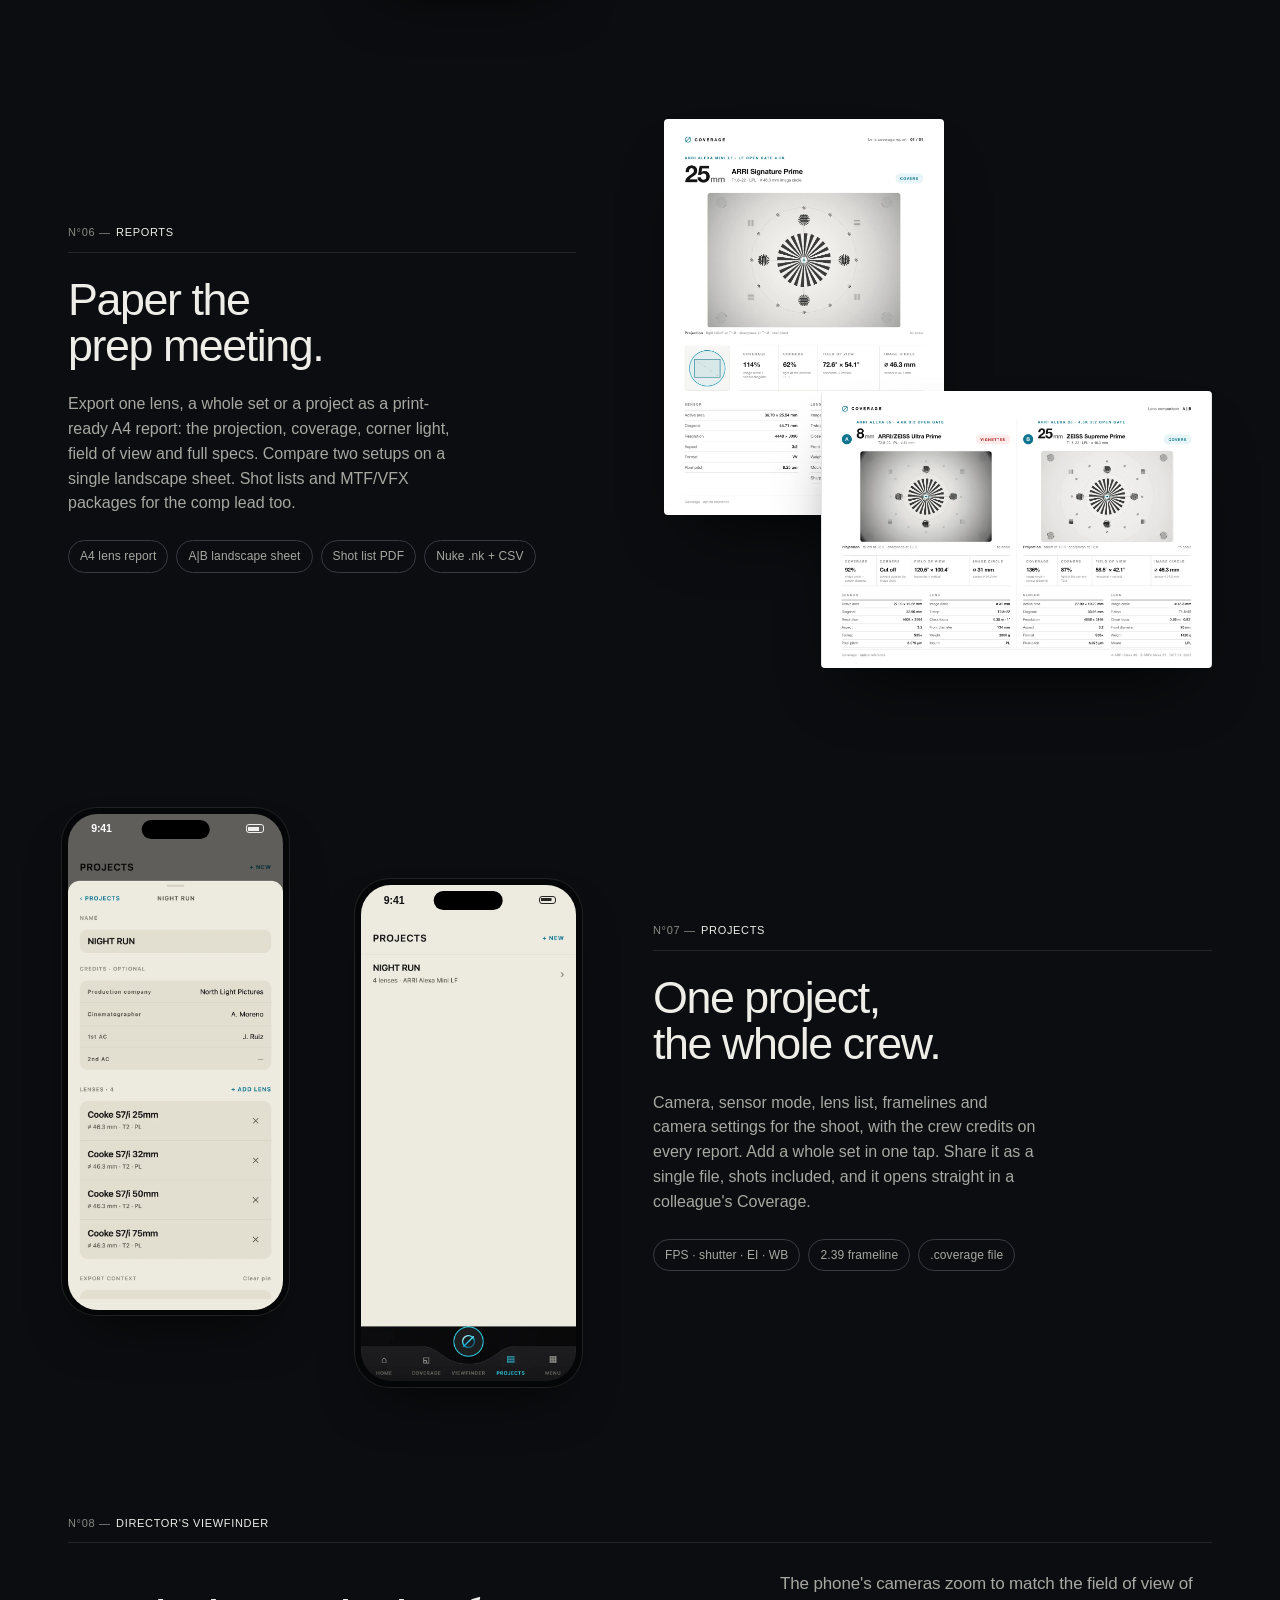
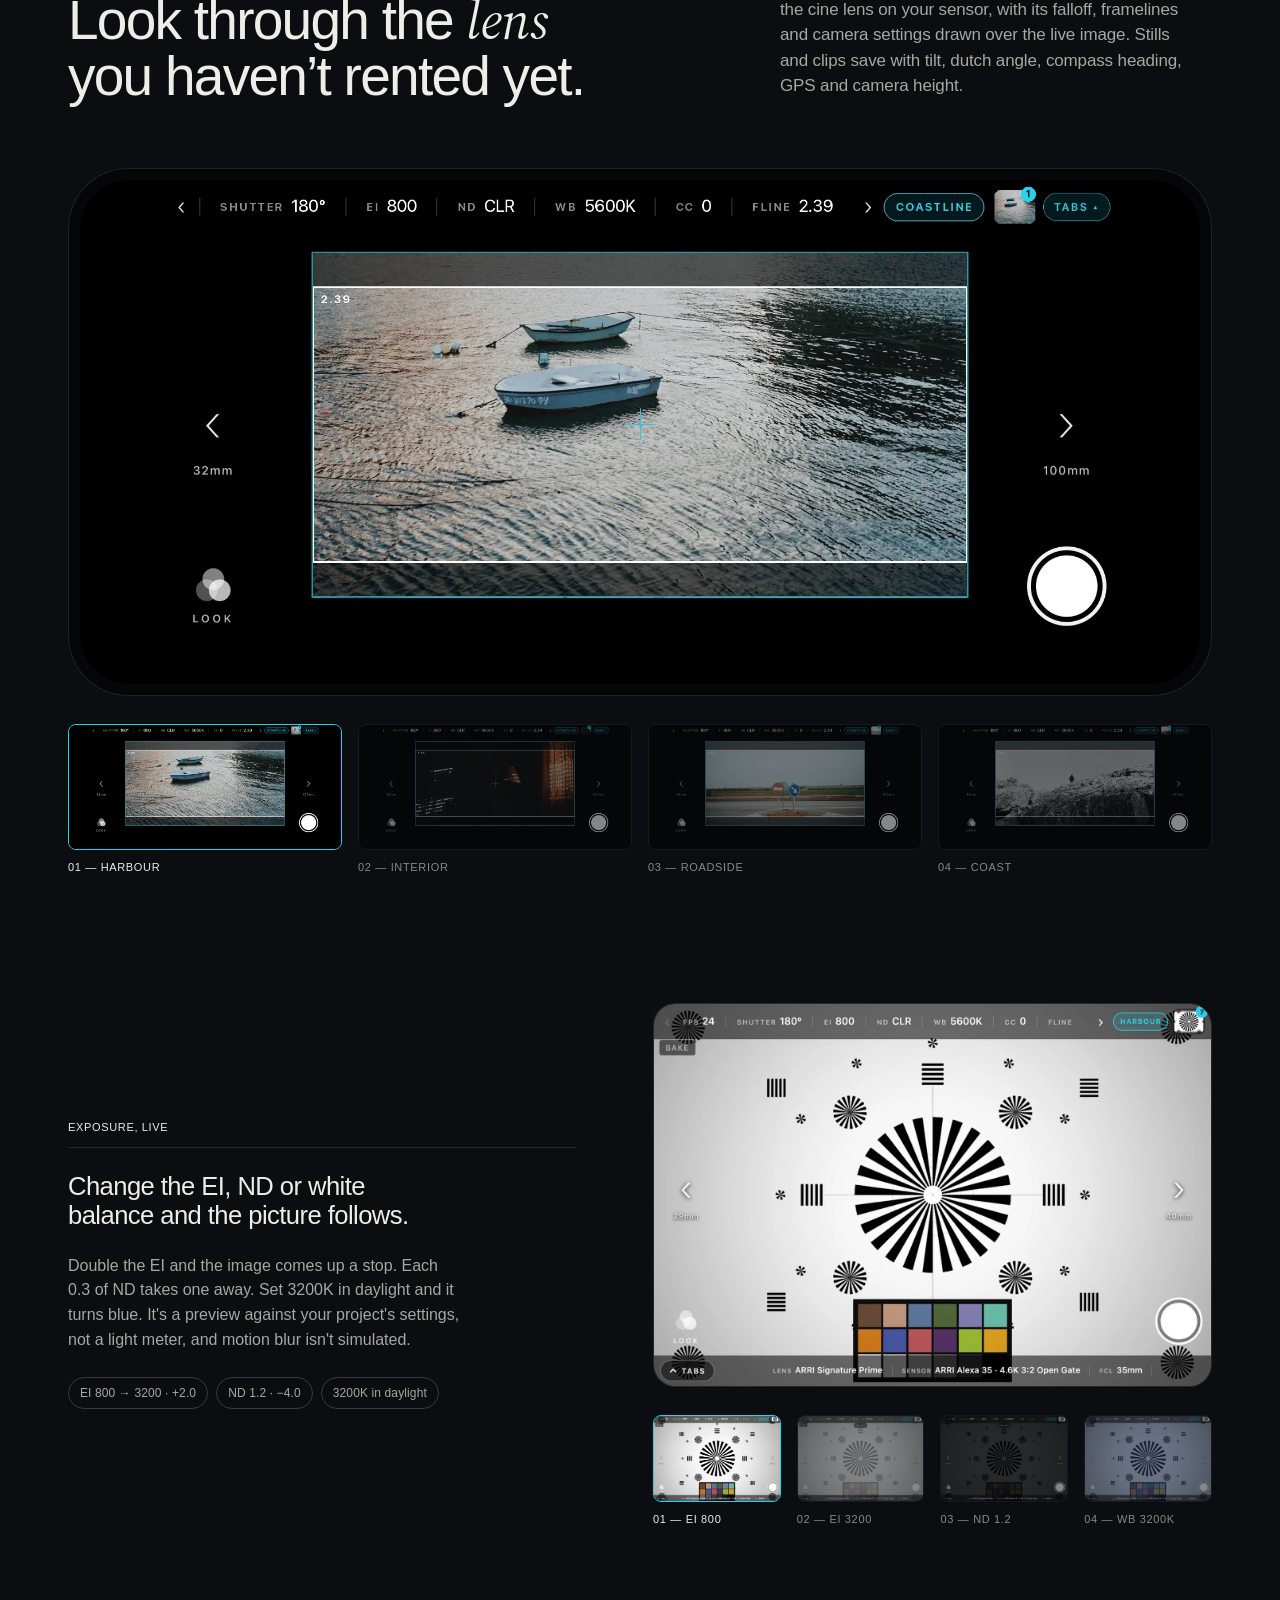
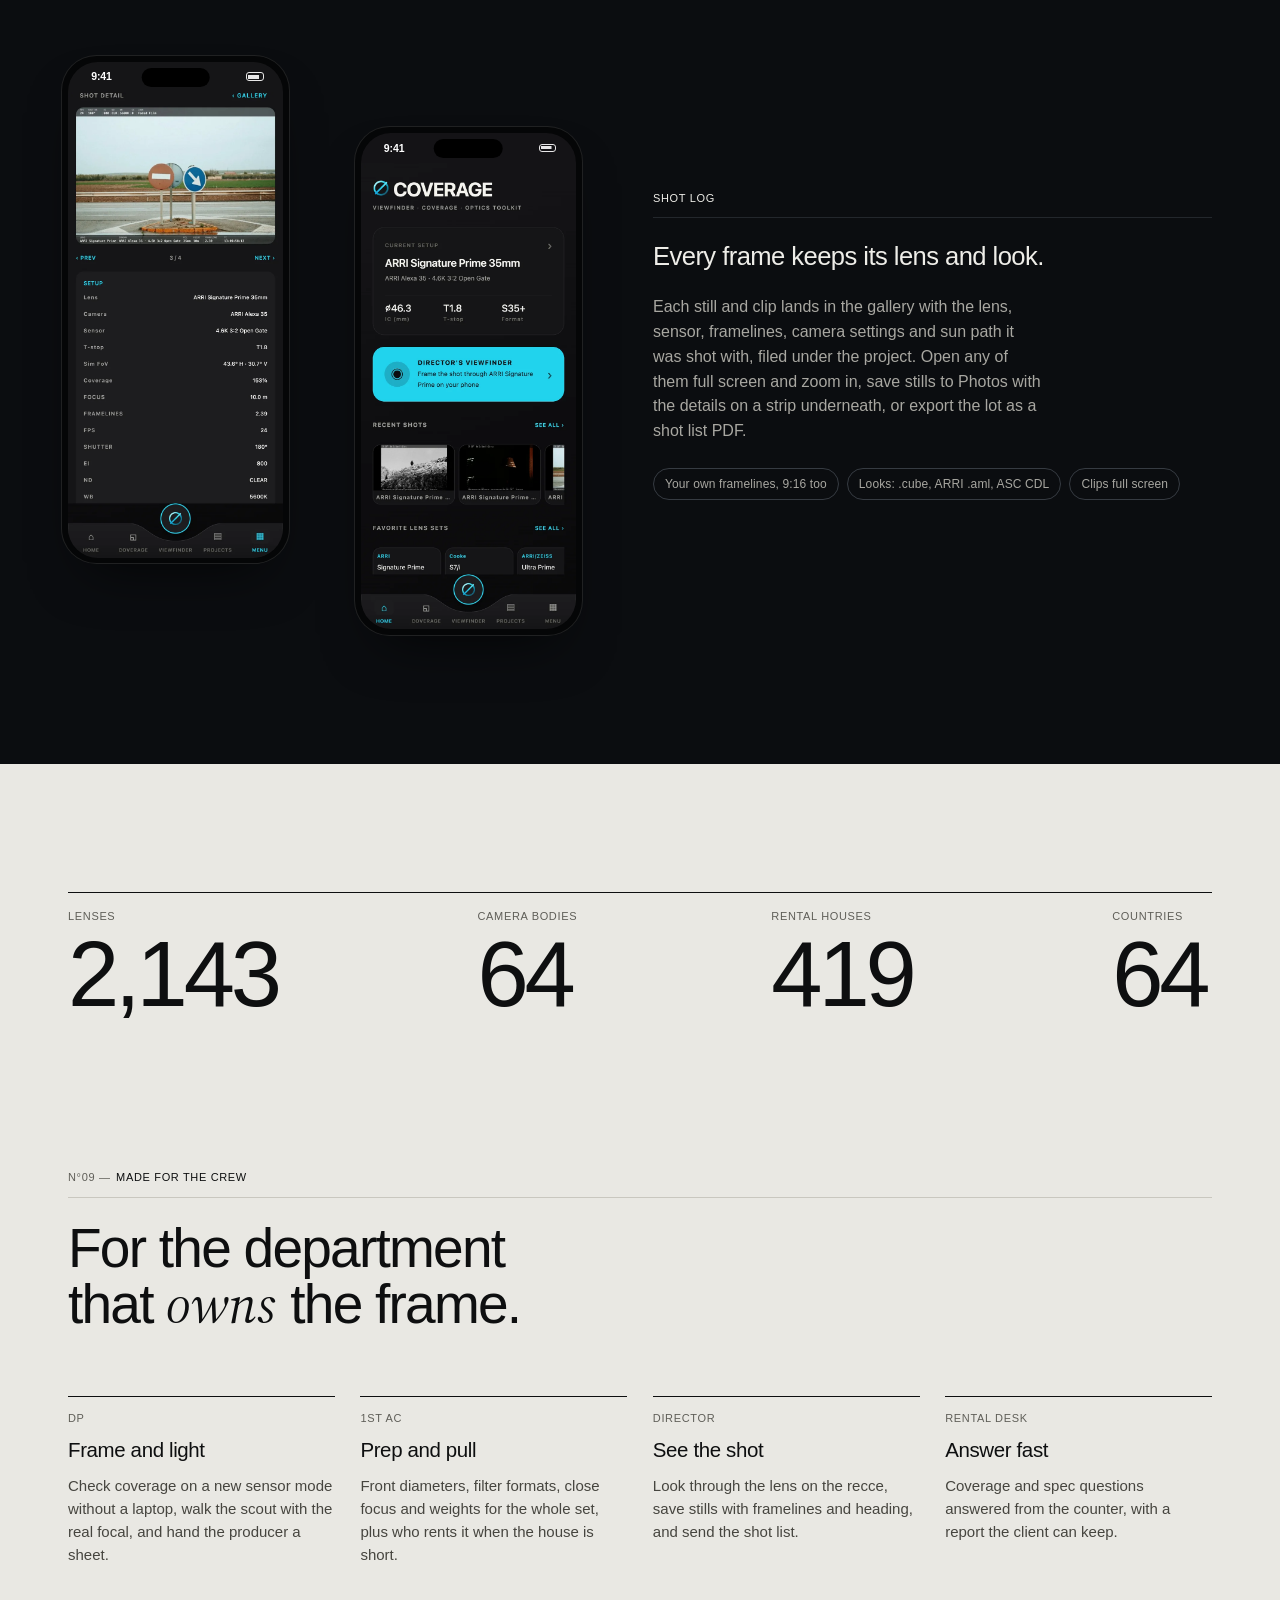
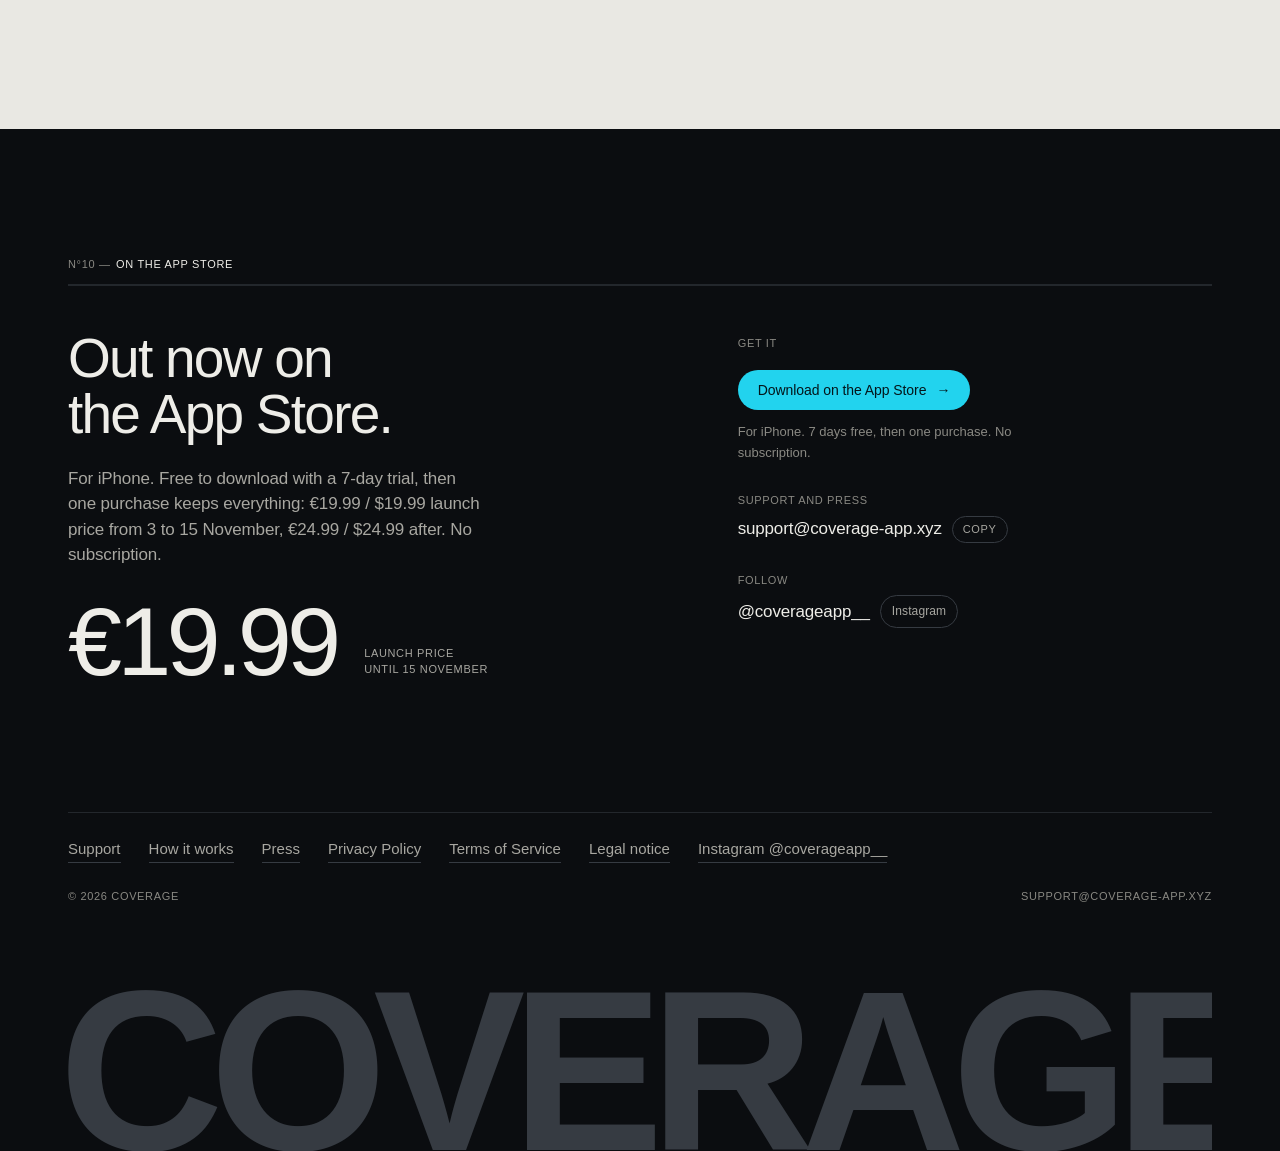
==== commit 4c1942b0: "How it works: matte box and expander sections; the check covers eleven boxes from ARRI, Bright Tange" ====
--- a/index.html
+++ b/index.html
@@ -520,14 +520,14 @@
           <div class="feat-pic"><img src="img/feat-matte-box.webp" alt="Matte box check on a 4.6K 3:2 Open Gate sensor: an ARRI LMB 4x5 with three stages vignettes at the left and right edges, an LMB 6x6 with two stages is clear wide open, and a Bright Tangerine Misfit Kick won't fit a lens front over 143 mm" width="880" height="1391" loading="lazy"></div>
           <span class="tag micro">Matte box</span>
           <h3>Will the box show in the frame?</h3>
-          <p>Pick the matte box and how many stages you're running. Coverage checks it against the lens wide open and tells you which edges would vignette, or that the lens front is too big to fit. Ten boxes from ARRI, Bright Tangerine, Lightwidow and Tilta.</p>
+          <p>Pick the matte box and how many stages you're running. Coverage checks it against the lens wide open and tells you which edges would vignette, or that the lens front is too big to fit. Eleven boxes from ARRI, Bright Tangerine and Tilta.</p>
           <p class="note">A model from the box's geometry and the lens's size. Test borderline setups.</p>
         </article>
         <article class="feat reveal">
           <div class="feat-pic"><img src="img/feat-expander.webp" alt="Expander check: a 32mm that vignettes on LF Open Gate covers with an IB/E Optics 1.66x expander behind it, becoming 53.1mm at T3.3 with a 46.5 mm image circle" width="880" height="1568" loading="lazy"></div>
           <span class="tag micro">Expanders and extenders</span>
           <h3>Doesn't cover? Expand it.</h3>
-          <p>Put a rear expander or extender behind the lens and see the new focal length, T-stop and image circle on your sensor. 29 of them, from ARRI, Angénieux, IB/E Optics, Metabones, Duclos and more.</p>
+          <p>Put a rear expander or extender behind the lens and see the new focal length, T-stop and image circle on your sensor. 29 converters, reducers included, from IB/E Optics, Angénieux, ARRI, Duclos, Tokina and more.</p>
           <p class="note">A model from the converter's optics. Test borderline setups.</p>
         </article>
         <article class="feat reveal">
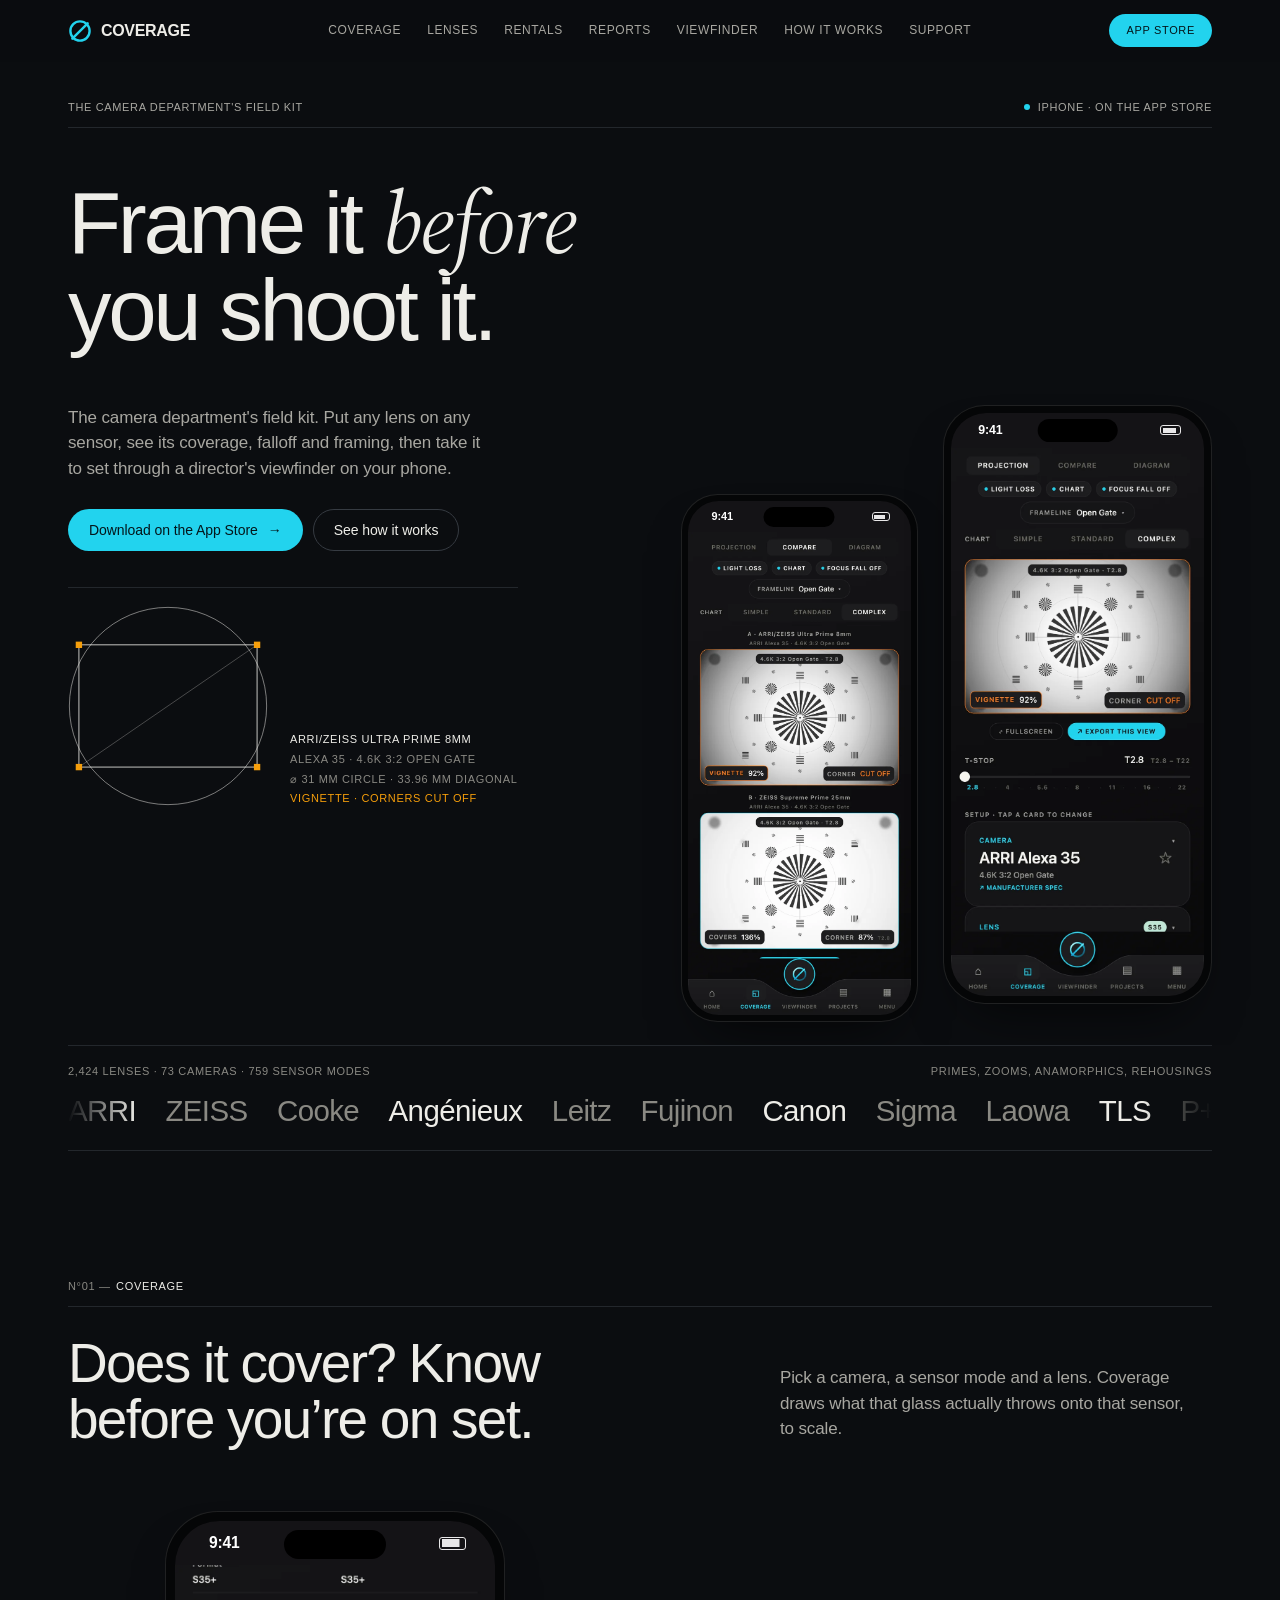
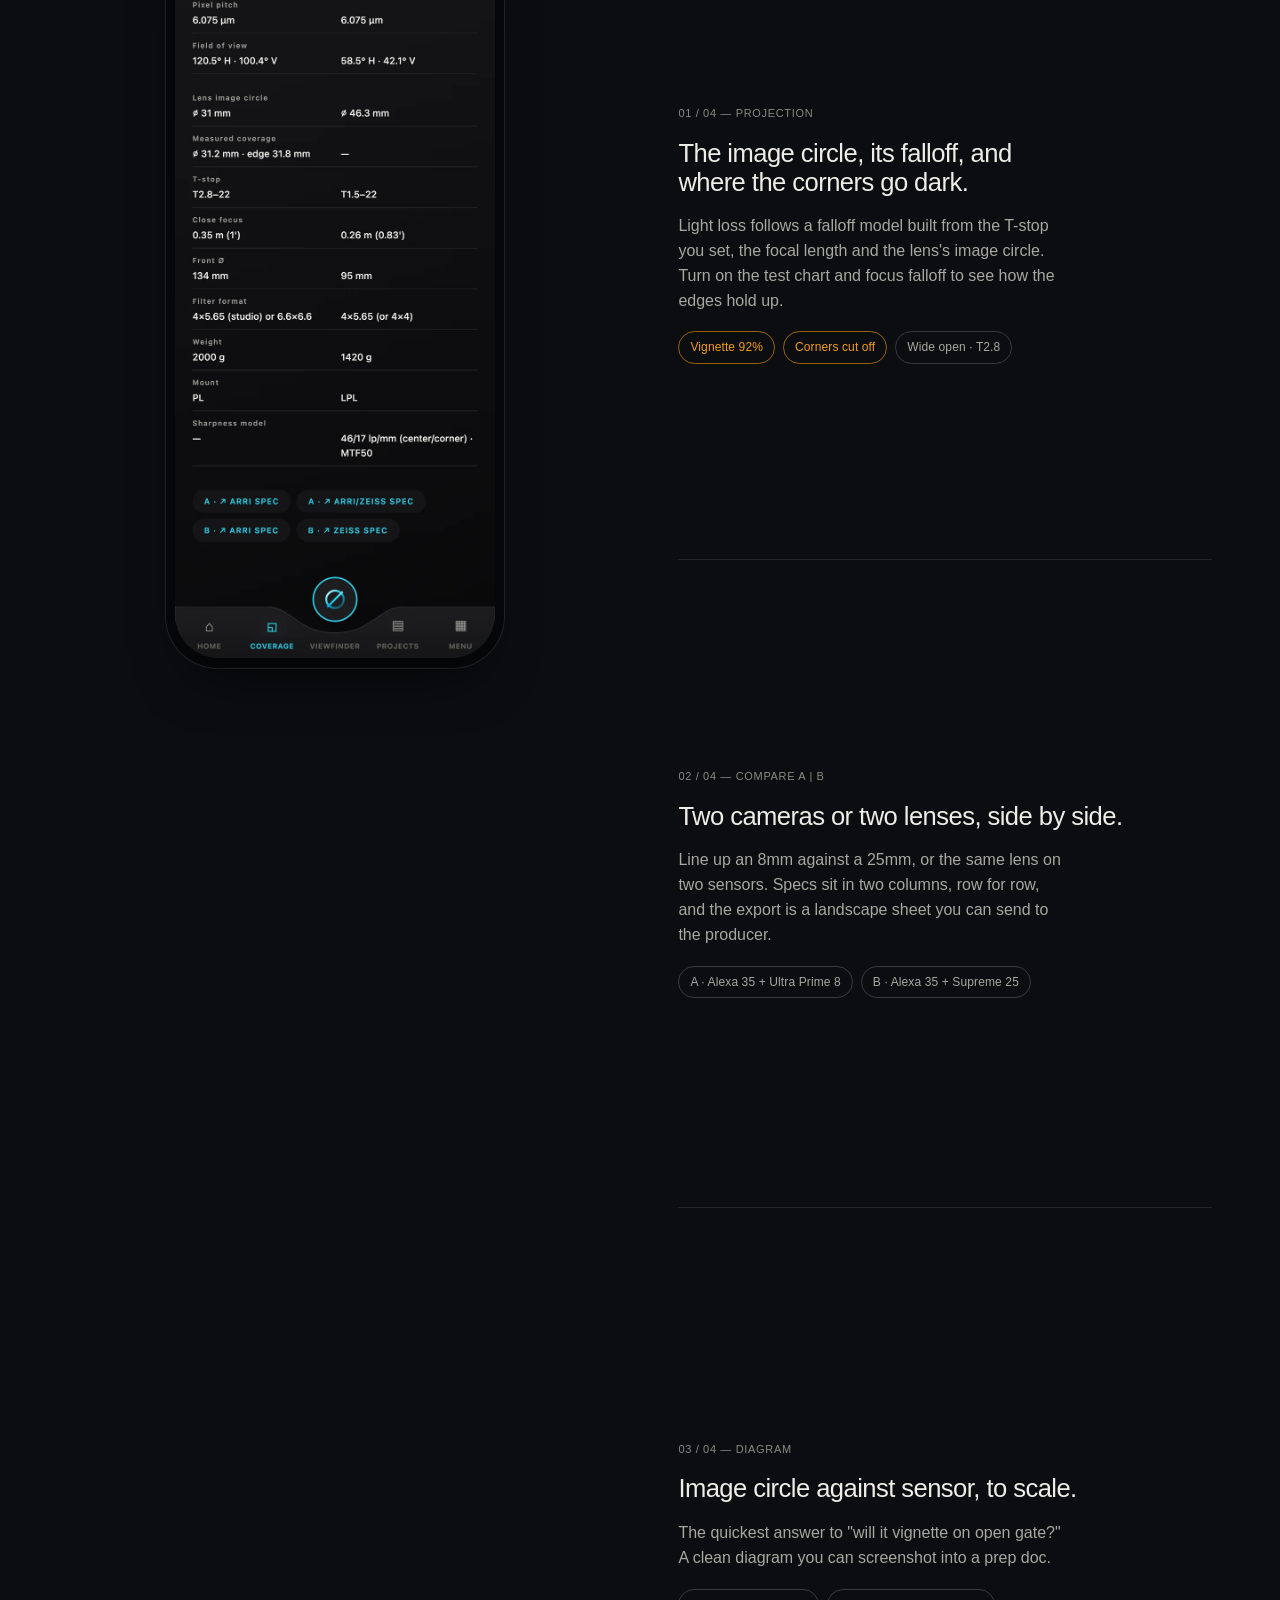
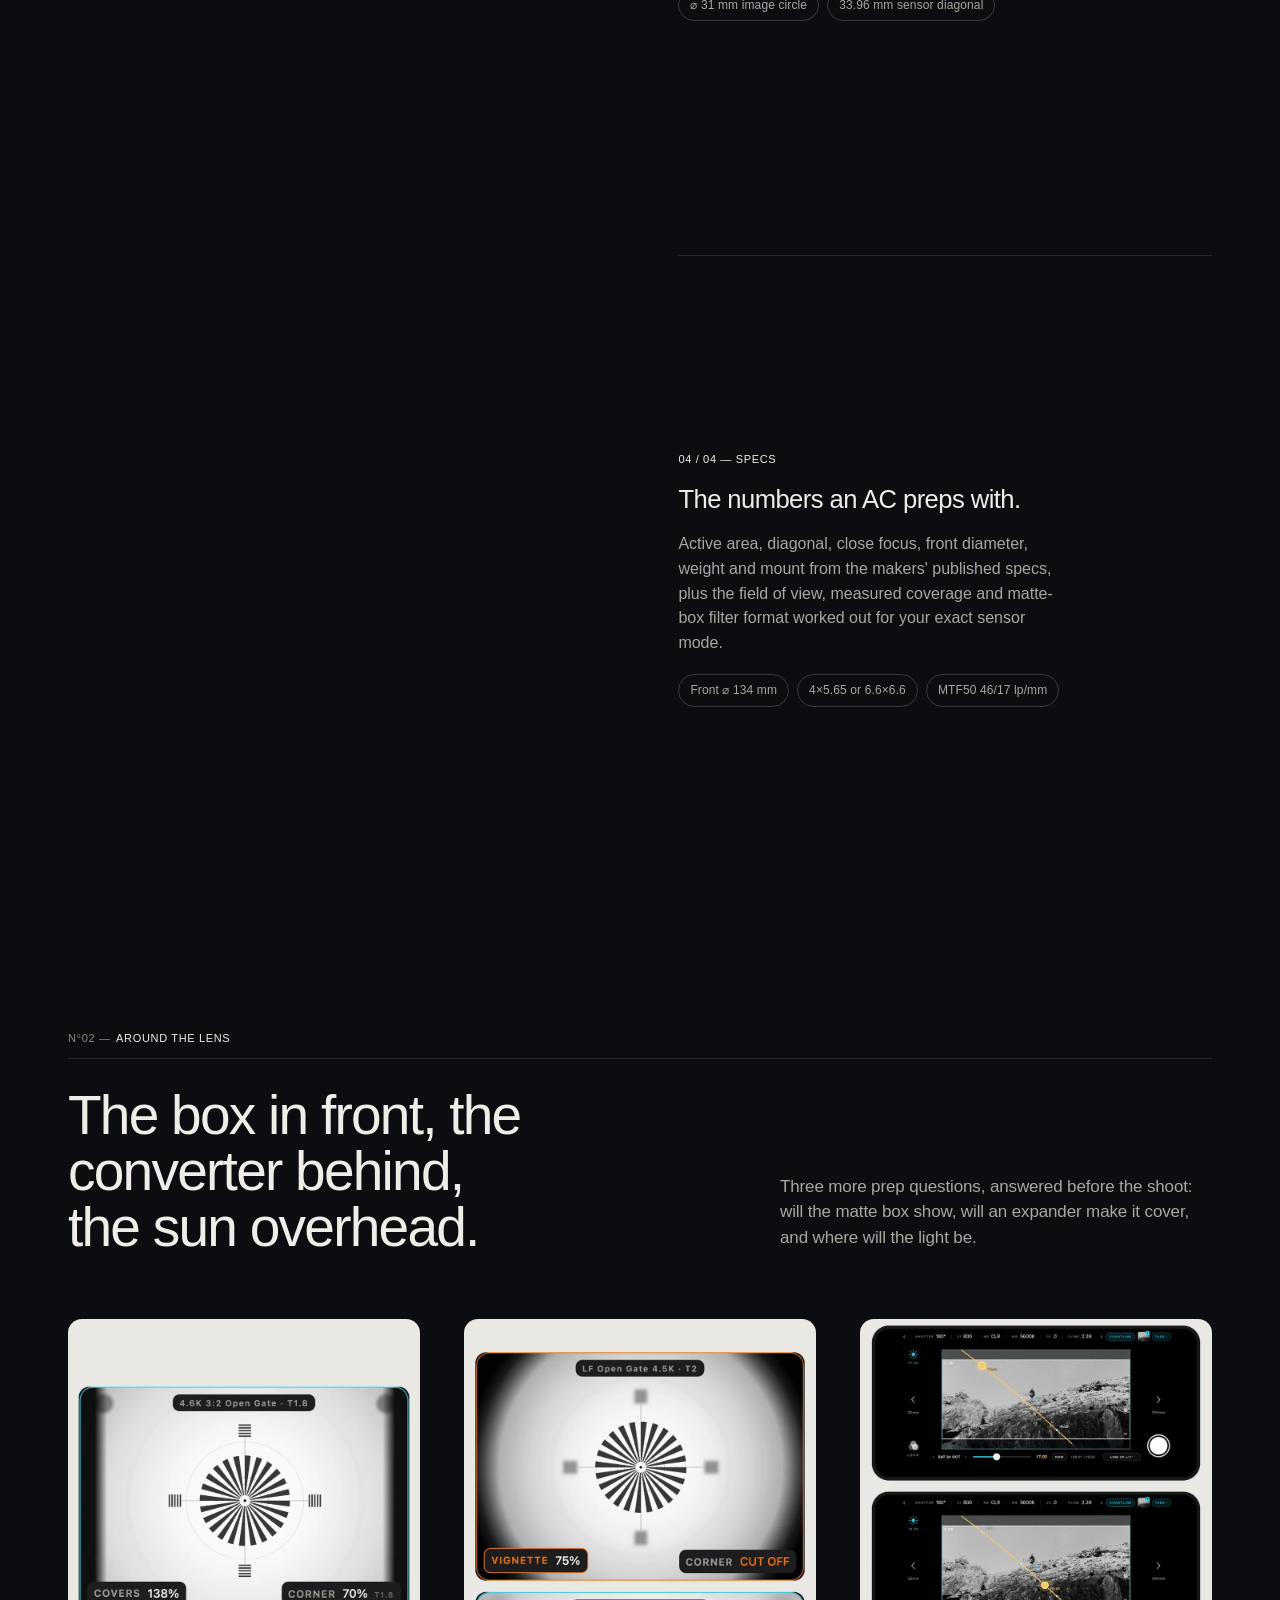
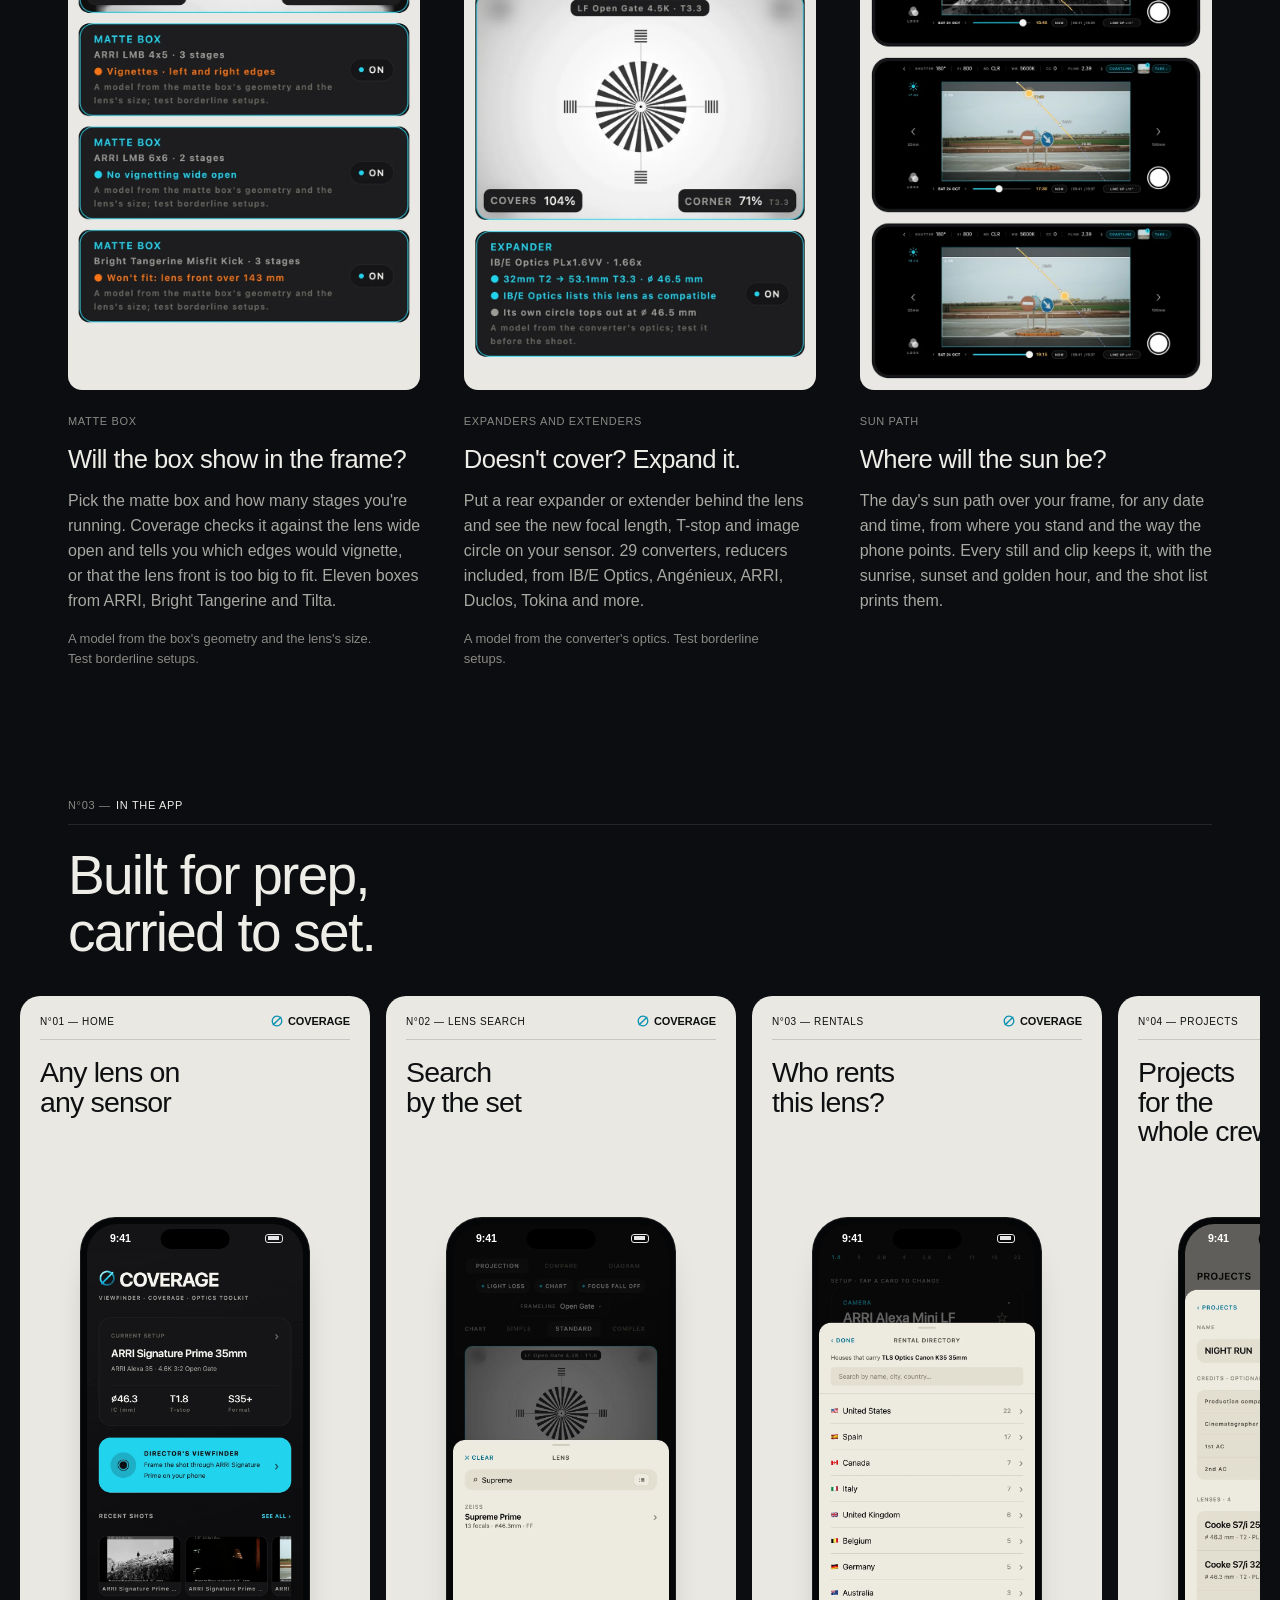
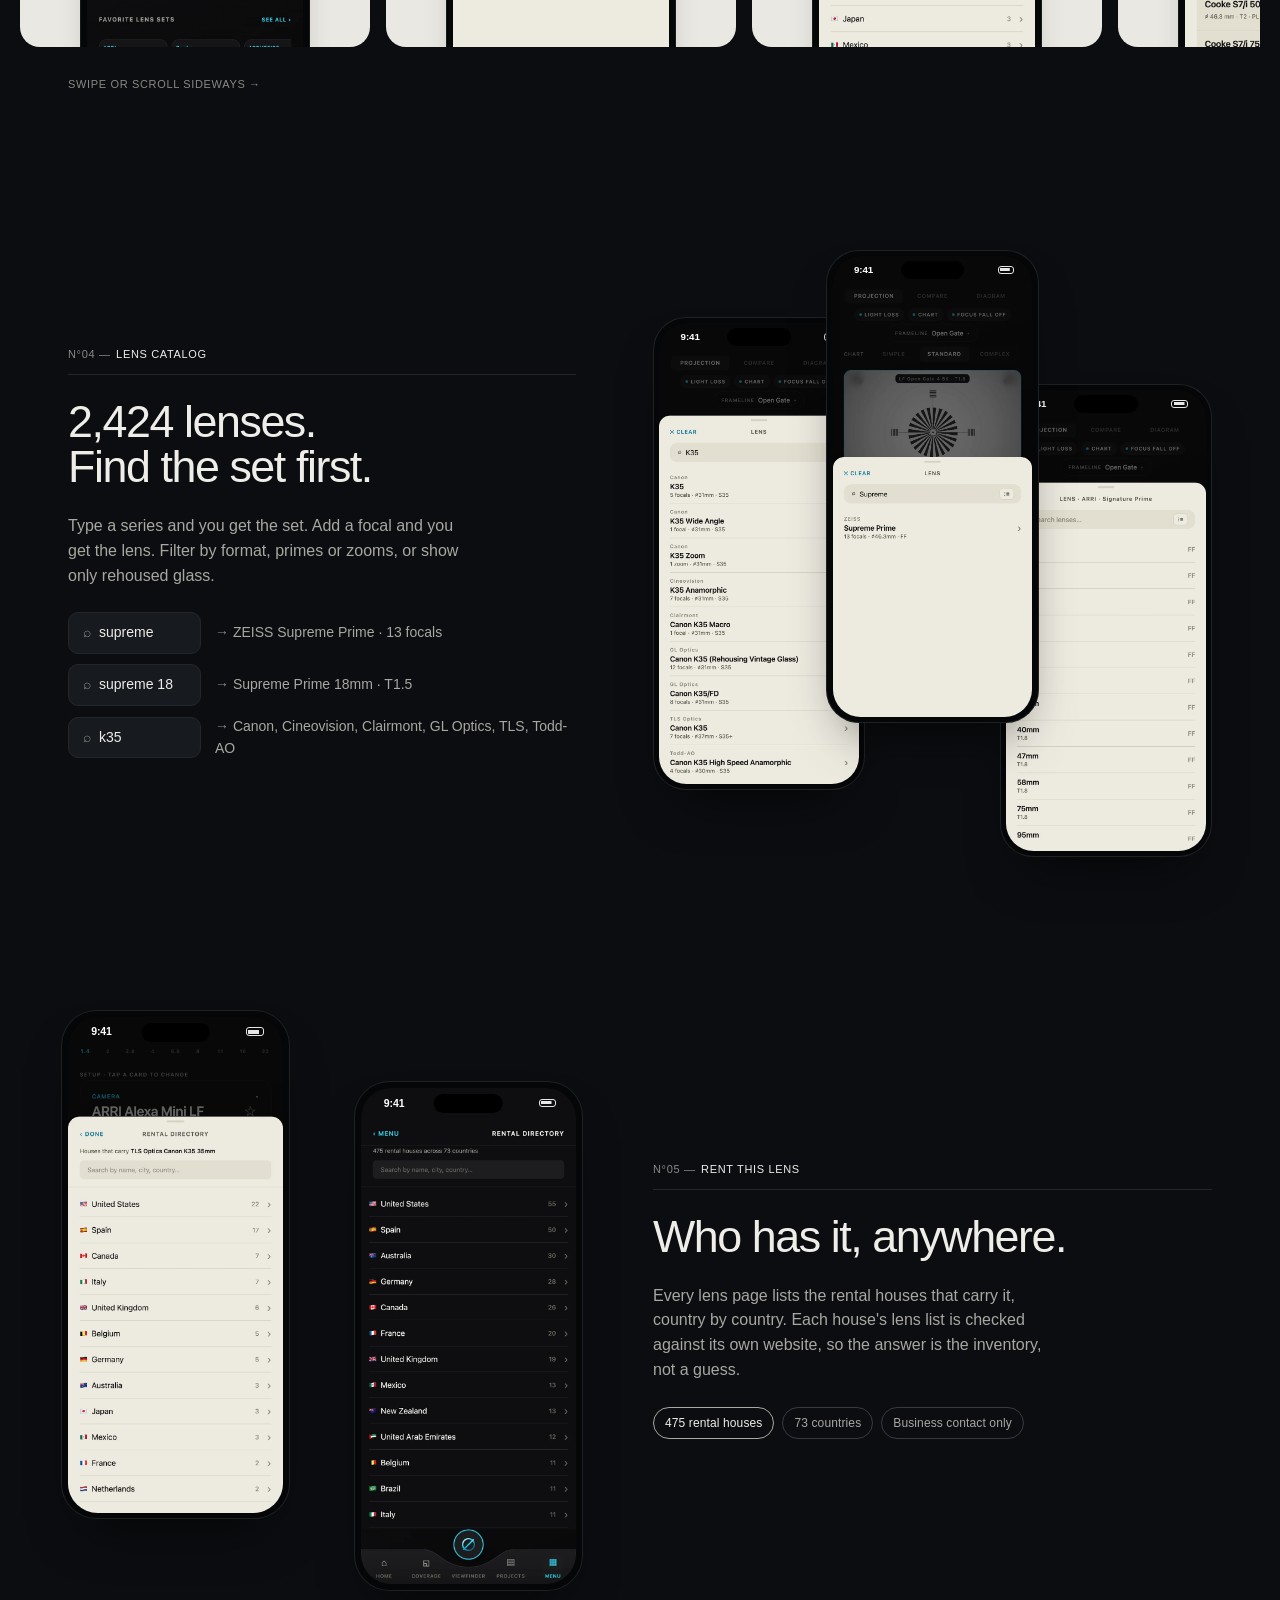
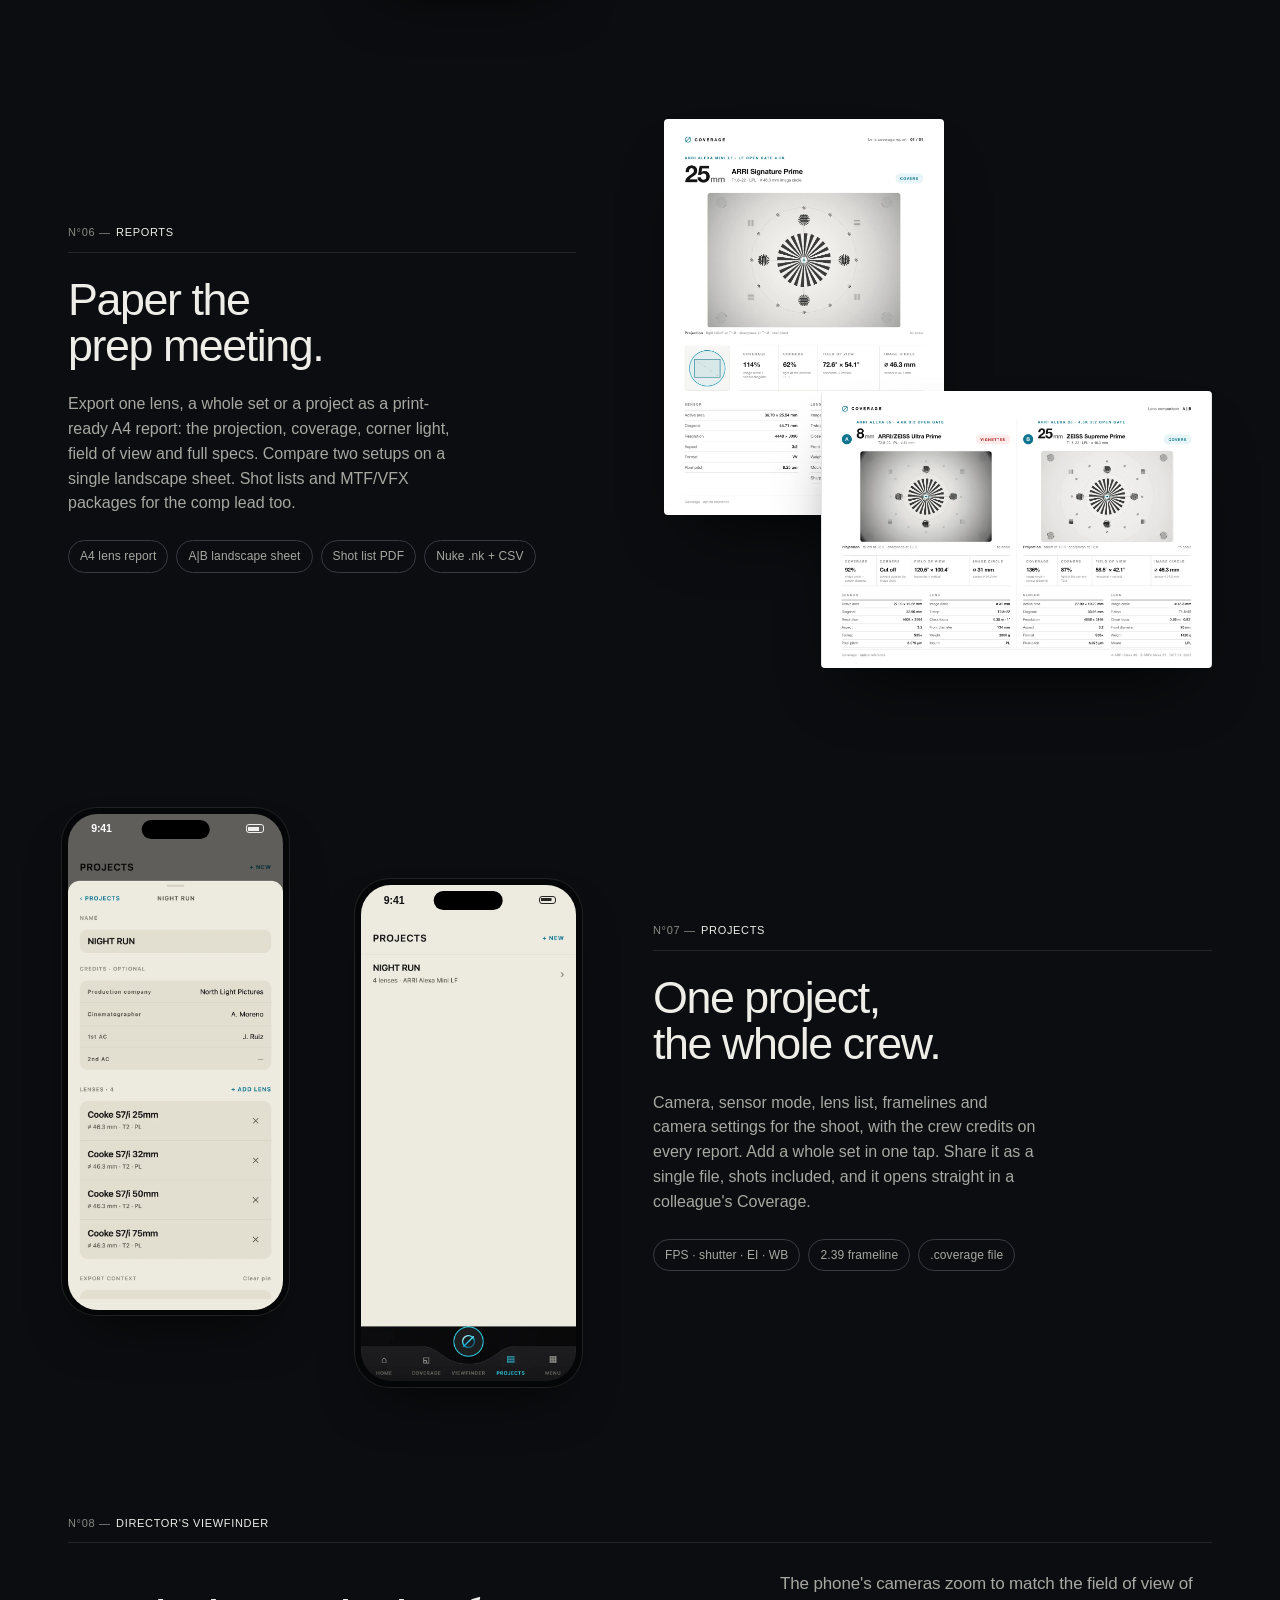
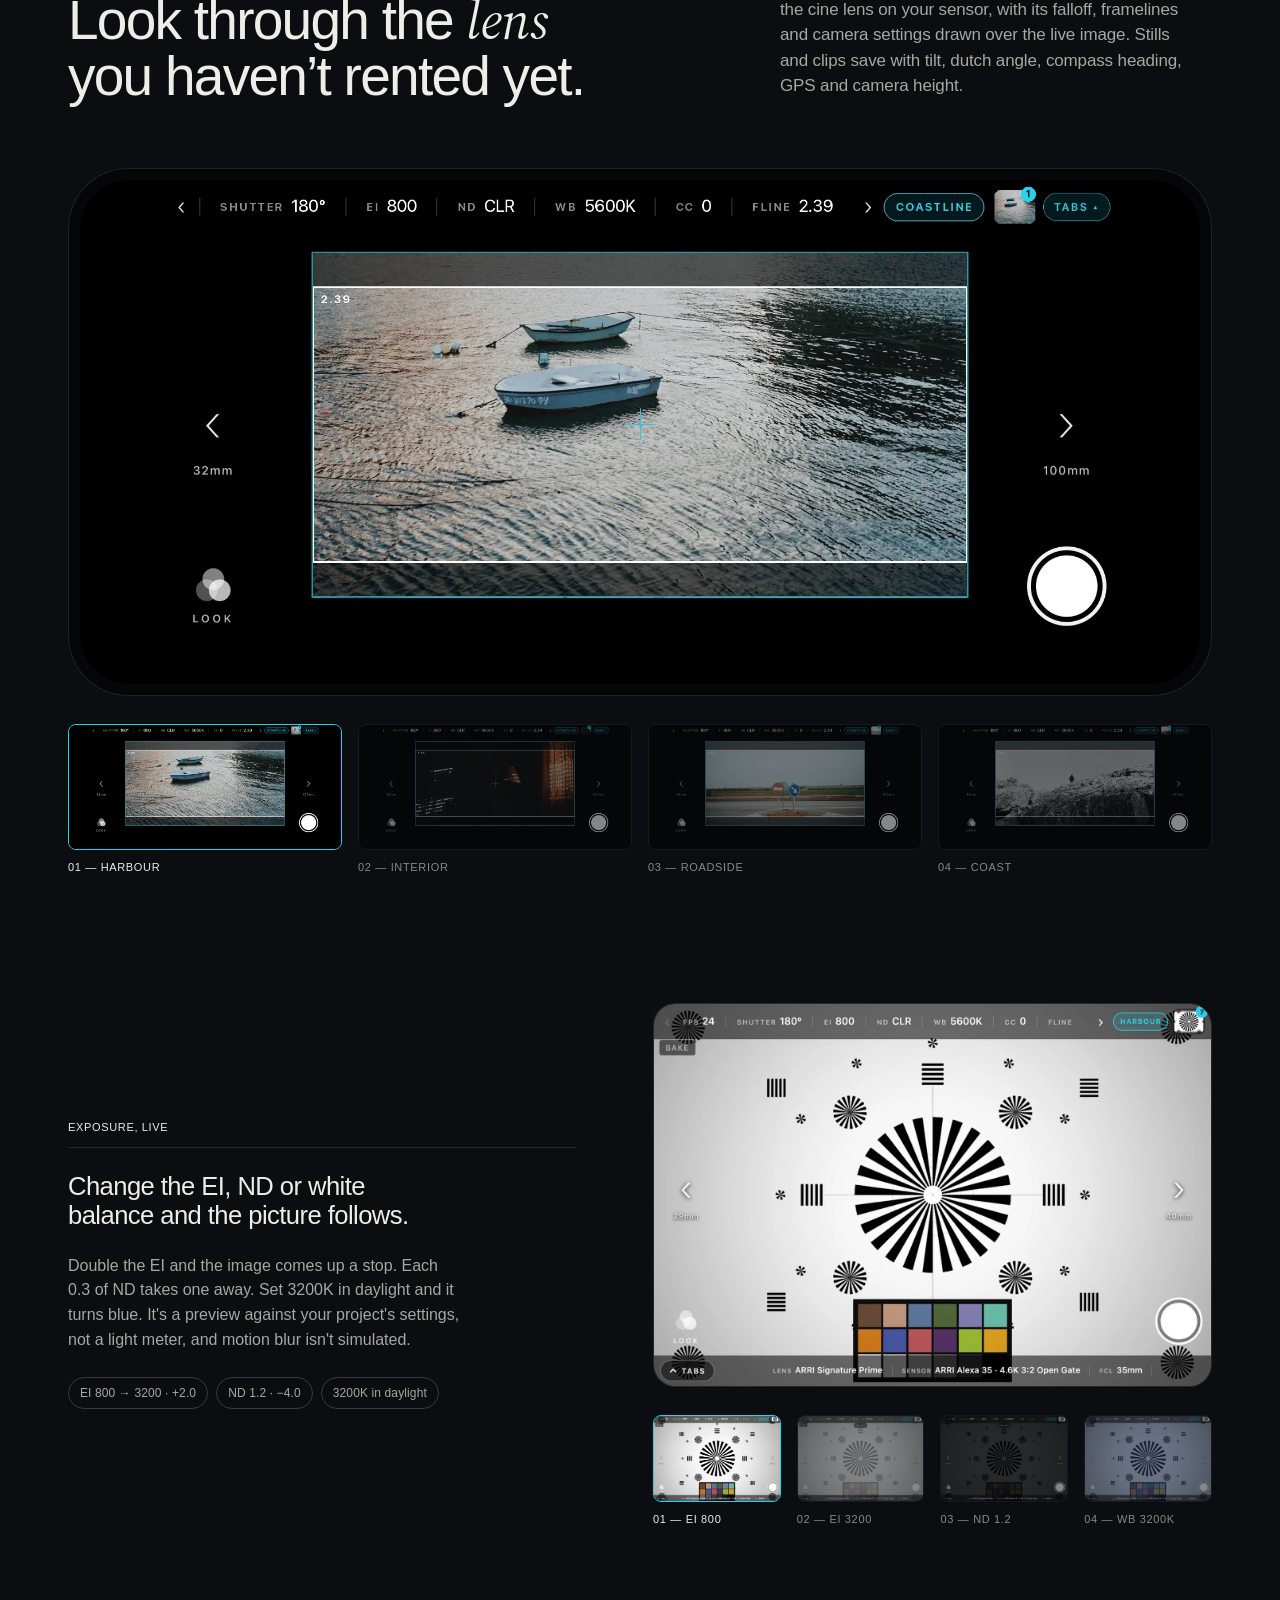
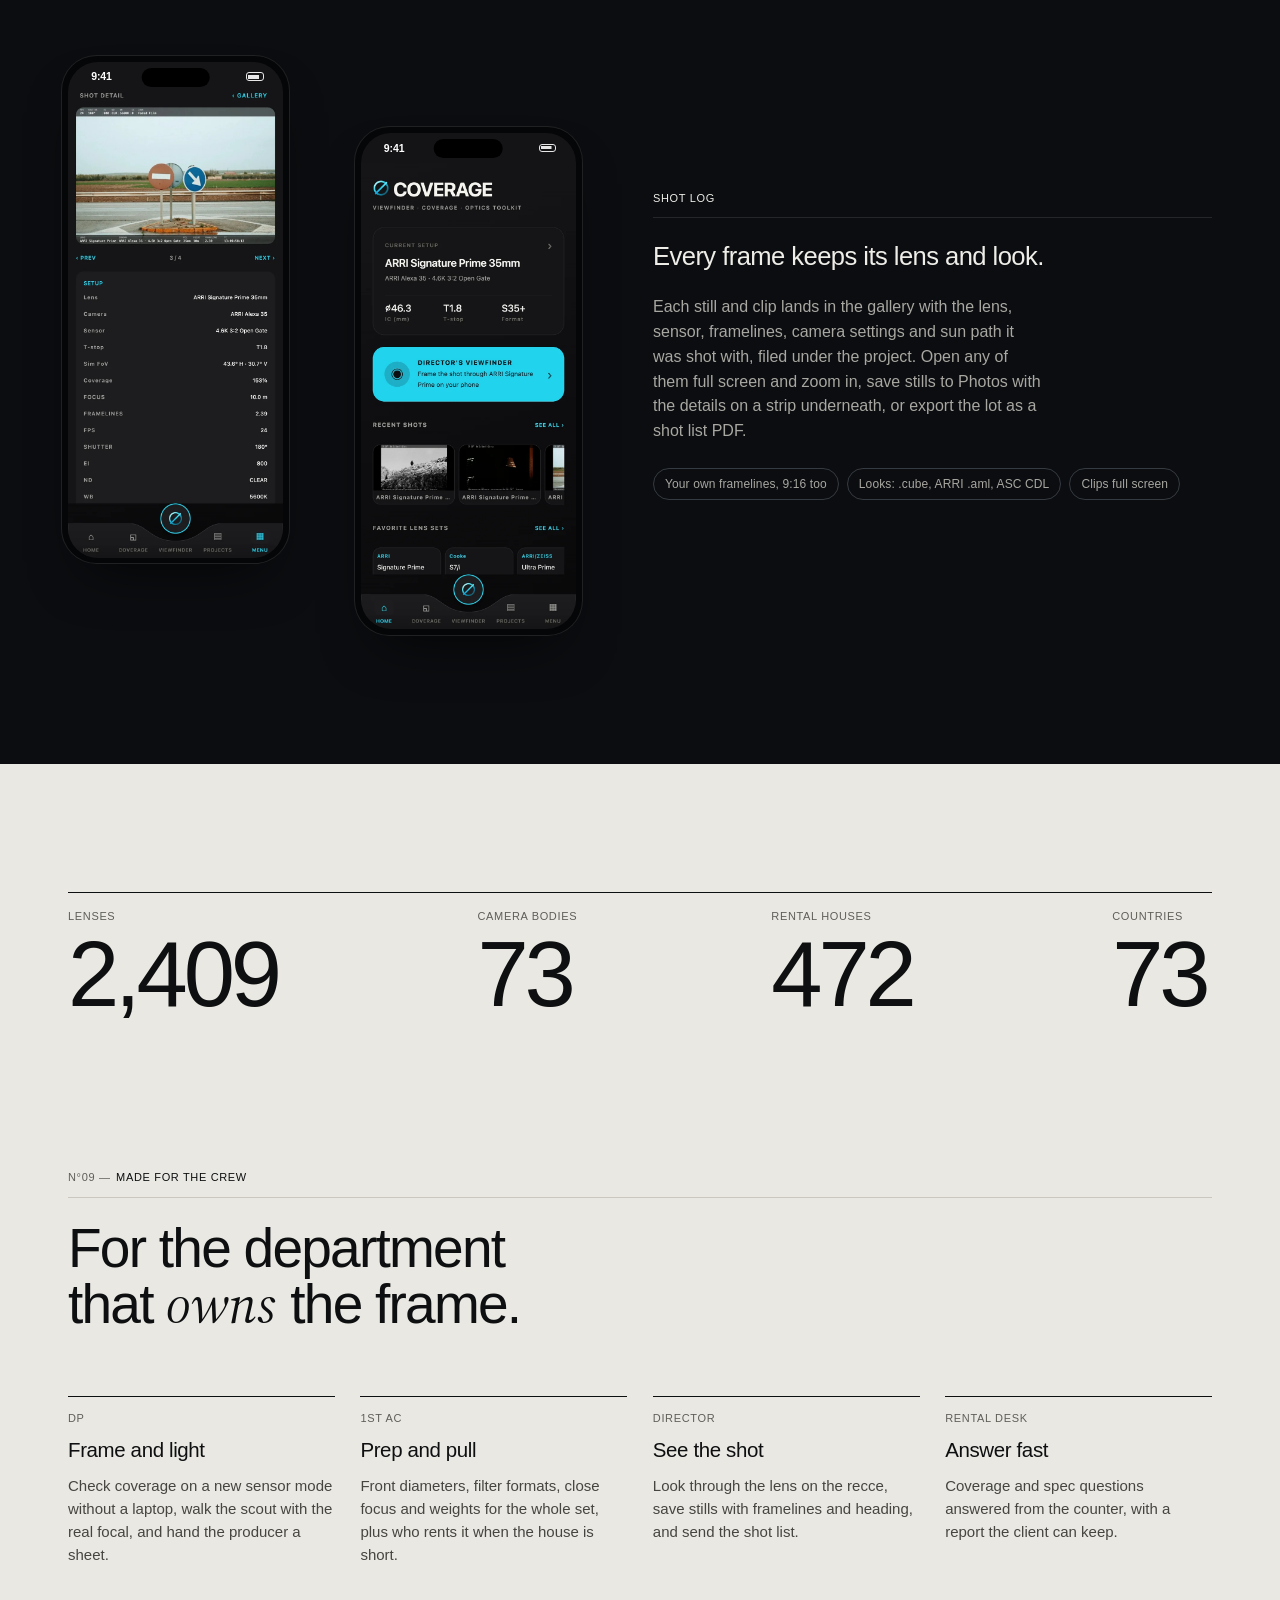
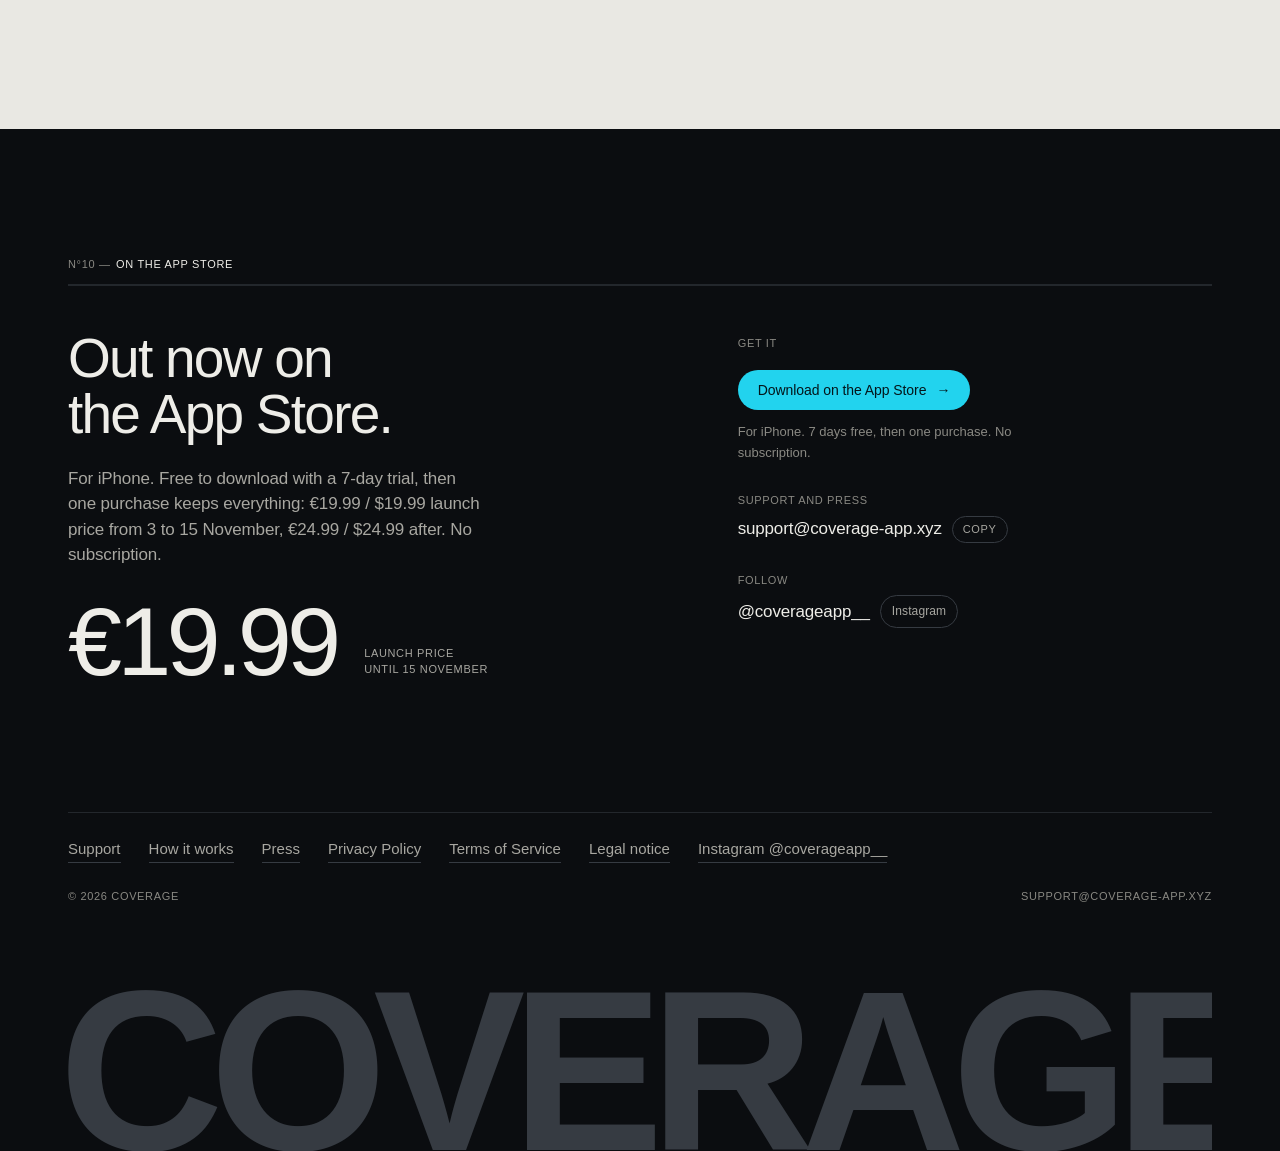
==== commit 4199697d: "475 rental houses (CRANK, Tokyo added): home, how it works, press, fact sheet and zip; press screens" ====
--- a/index.html
+++ b/index.html
@@ -586,11 +586,11 @@
         <span class="eyebrow" data-n="05">Rent this lens</span>
         <h2>Who has it, anywhere.</h2>
         <p>Every lens page lists the rental houses that carry it, country by country. Each house's lens list is checked against its own website, so the answer is the inventory, not a guess.</p>
-        <div class="facts"><span class="chip hi">474 rental houses</span><span class="chip">73 countries</span><span class="chip">Business contact only</span></div>
+        <div class="facts"><span class="chip hi">475 rental houses</span><span class="chip">73 countries</span><span class="chip">Business contact only</span></div>
       </div>
       <div class="duo reveal">
         <div class="phone"><div class="screen"><div class="sb" style="--sb:#080808"><span>9:41</span><i></i></div><img src="img/rent-this-lens-k35.webp" alt="Rental houses that carry the TLS Optics Canon K35 35mm, by country" width="720" height="1561" loading="lazy"></div><div class="island"></div></div>
-        <div class="phone"><div class="screen"><div class="sb" style="--sb:#0e0e10"><span>9:41</span><i></i></div><img src="img/rentals-countries.webp" alt="Rental directory: 474 houses across 73 countries" width="720" height="1561" loading="lazy"></div><div class="island"></div></div>
+        <div class="phone"><div class="screen"><div class="sb" style="--sb:#0e0e10"><span>9:41</span><i></i></div><img src="img/rentals-countries.webp" alt="Rental directory: 475 houses across 73 countries" width="720" height="1561" loading="lazy"></div><div class="island"></div></div>
       </div>
     </div>
   </section>
@@ -696,7 +696,7 @@
       <div class="stats" aria-label="Catalog in numbers">
         <div class="stat"><span class="n" data-count="2424">2,424</span><span class="l micro">Lenses</span></div>
         <div class="stat"><span class="n" data-count="73">73</span><span class="l micro">Camera bodies</span></div>
-        <div class="stat"><span class="n" data-count="474">474</span><span class="l micro">Rental houses</span></div>
+        <div class="stat"><span class="n" data-count="475">475</span><span class="l micro">Rental houses</span></div>
         <div class="stat"><span class="n" data-count="73">73</span><span class="l micro">Countries</span></div>
       </div>
       <div class="head">
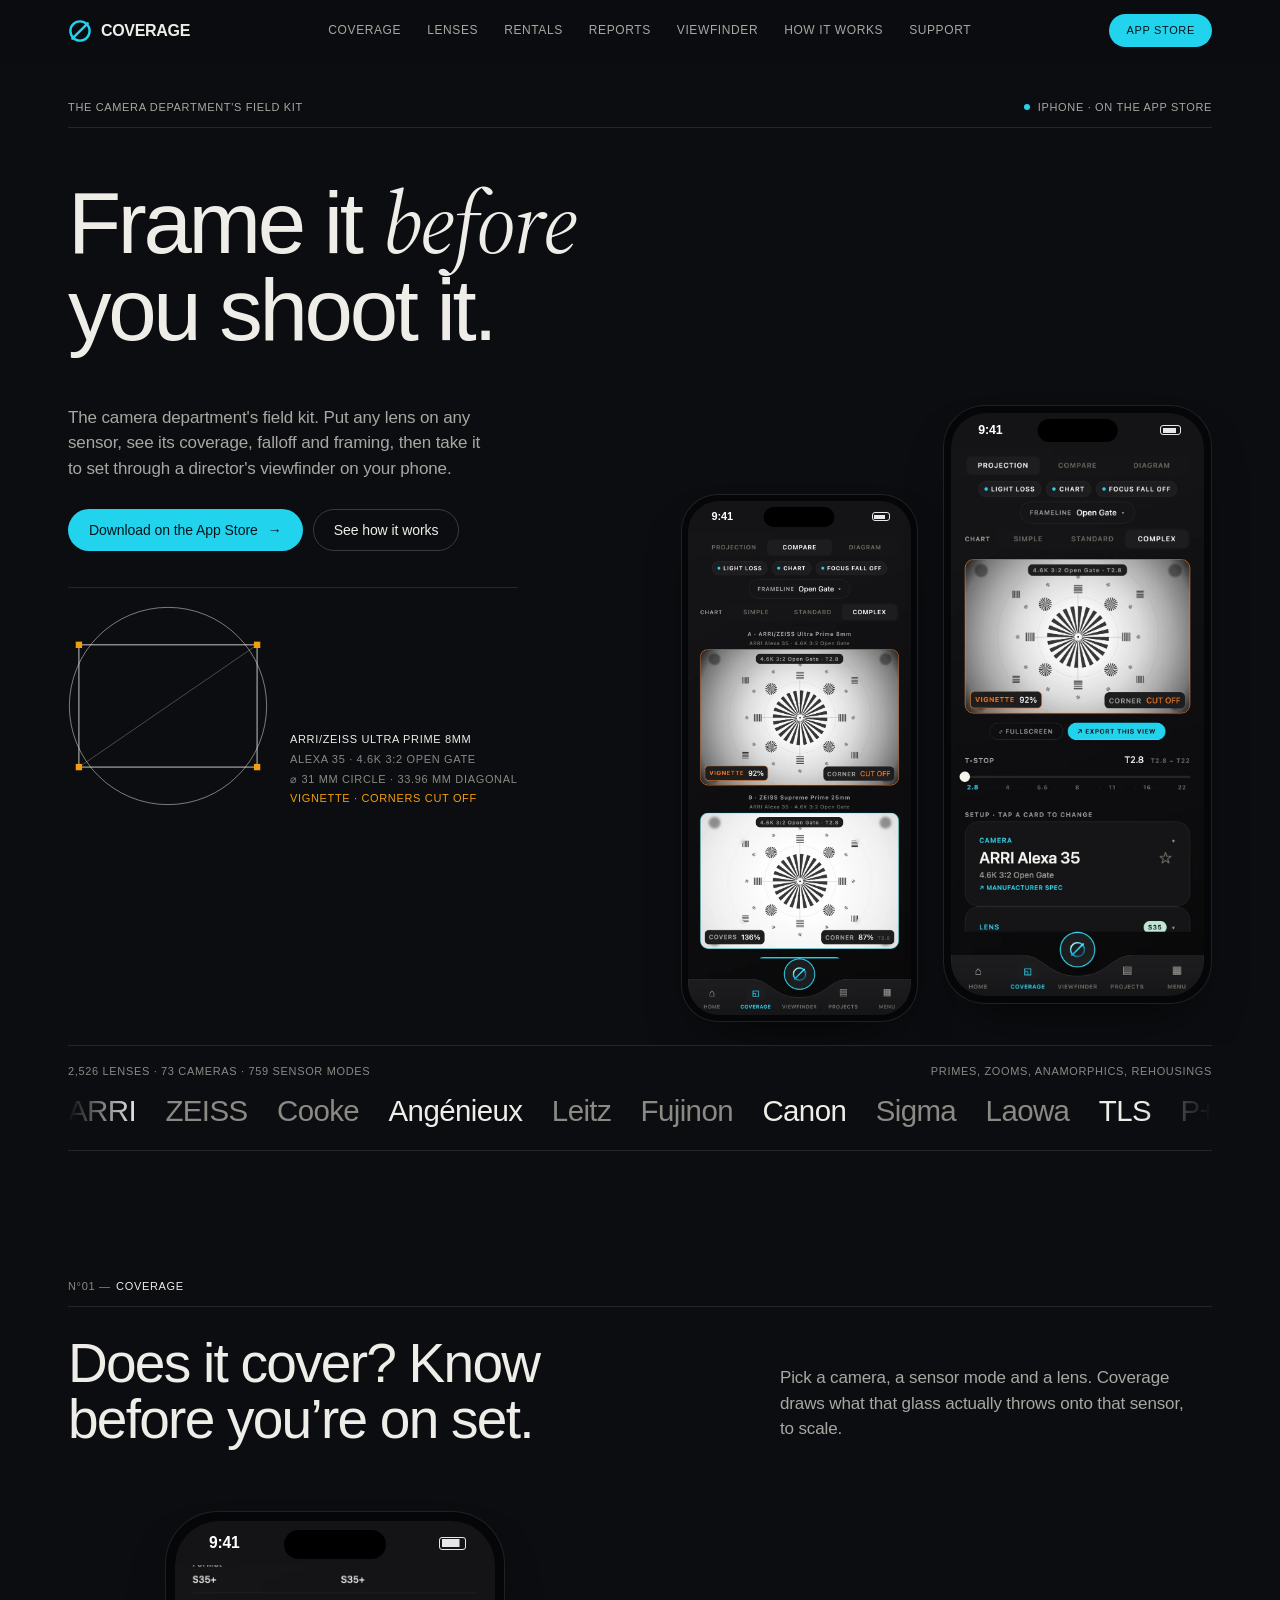
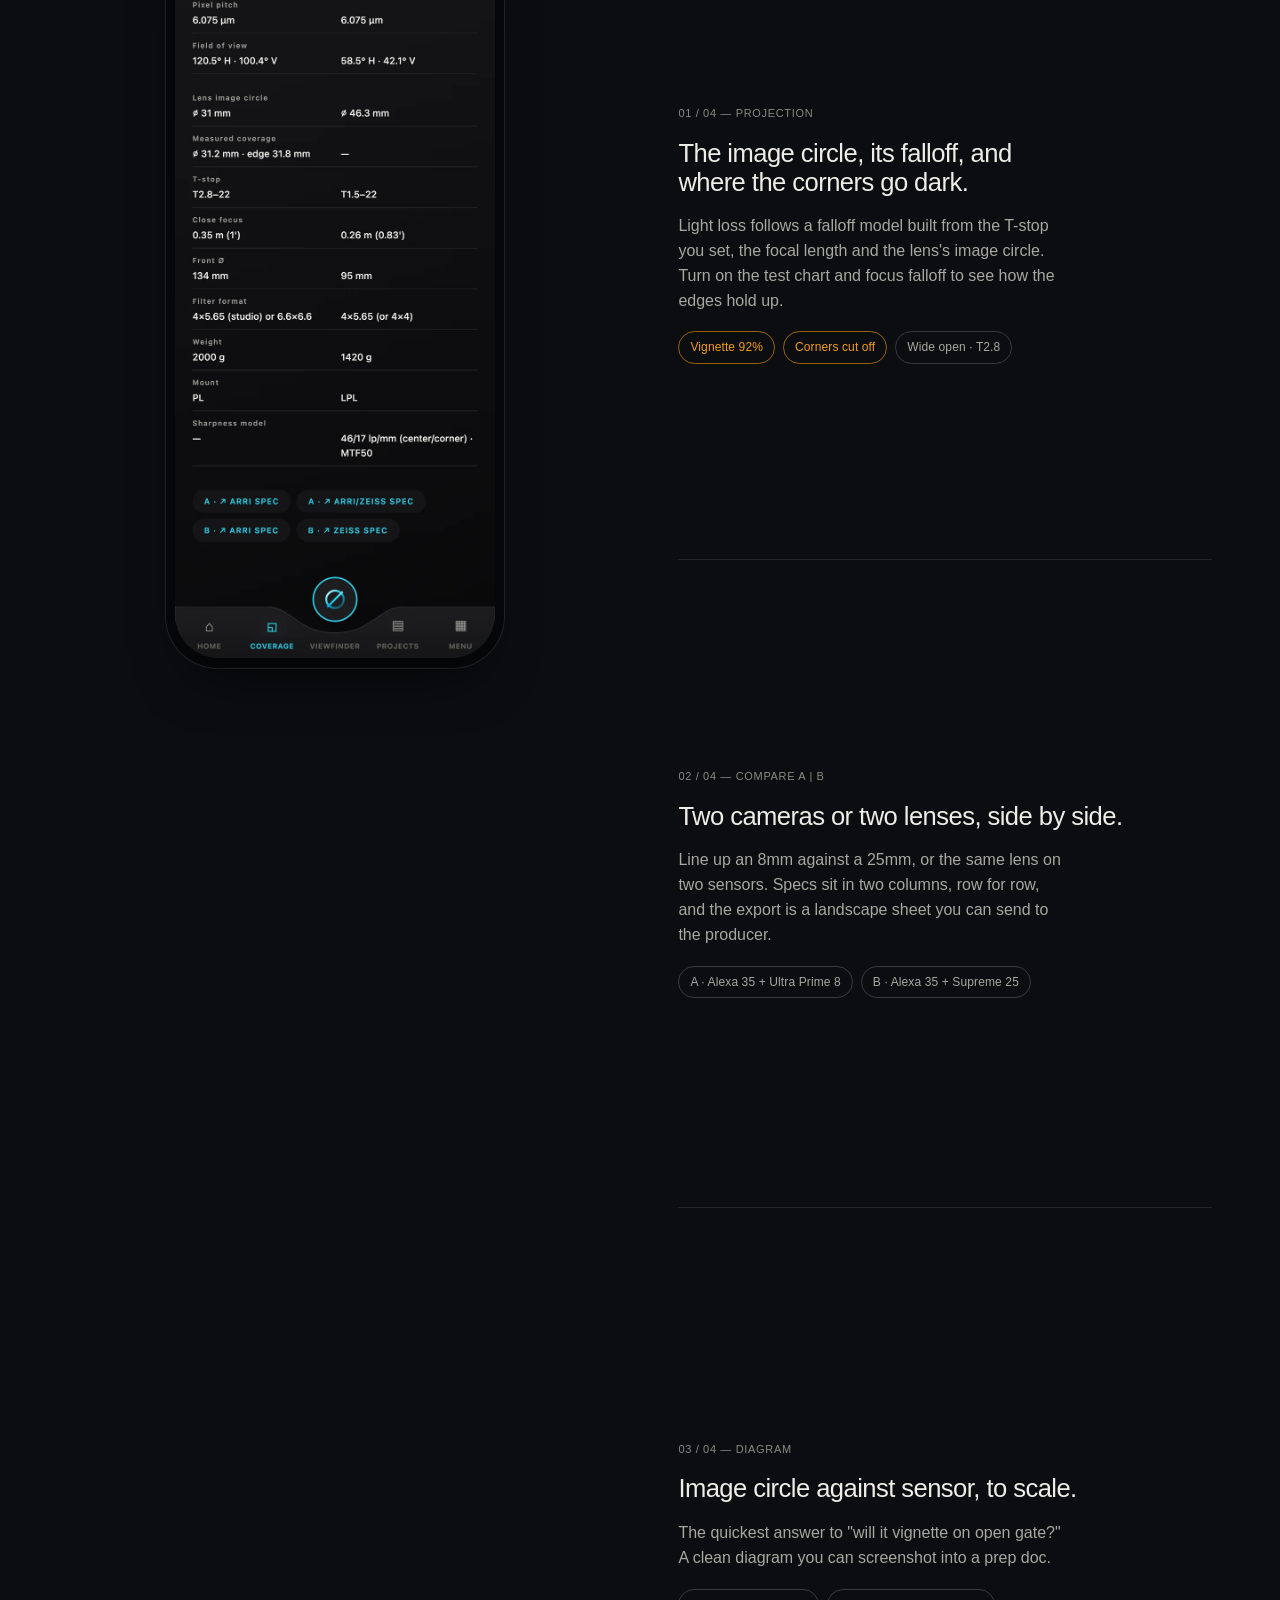
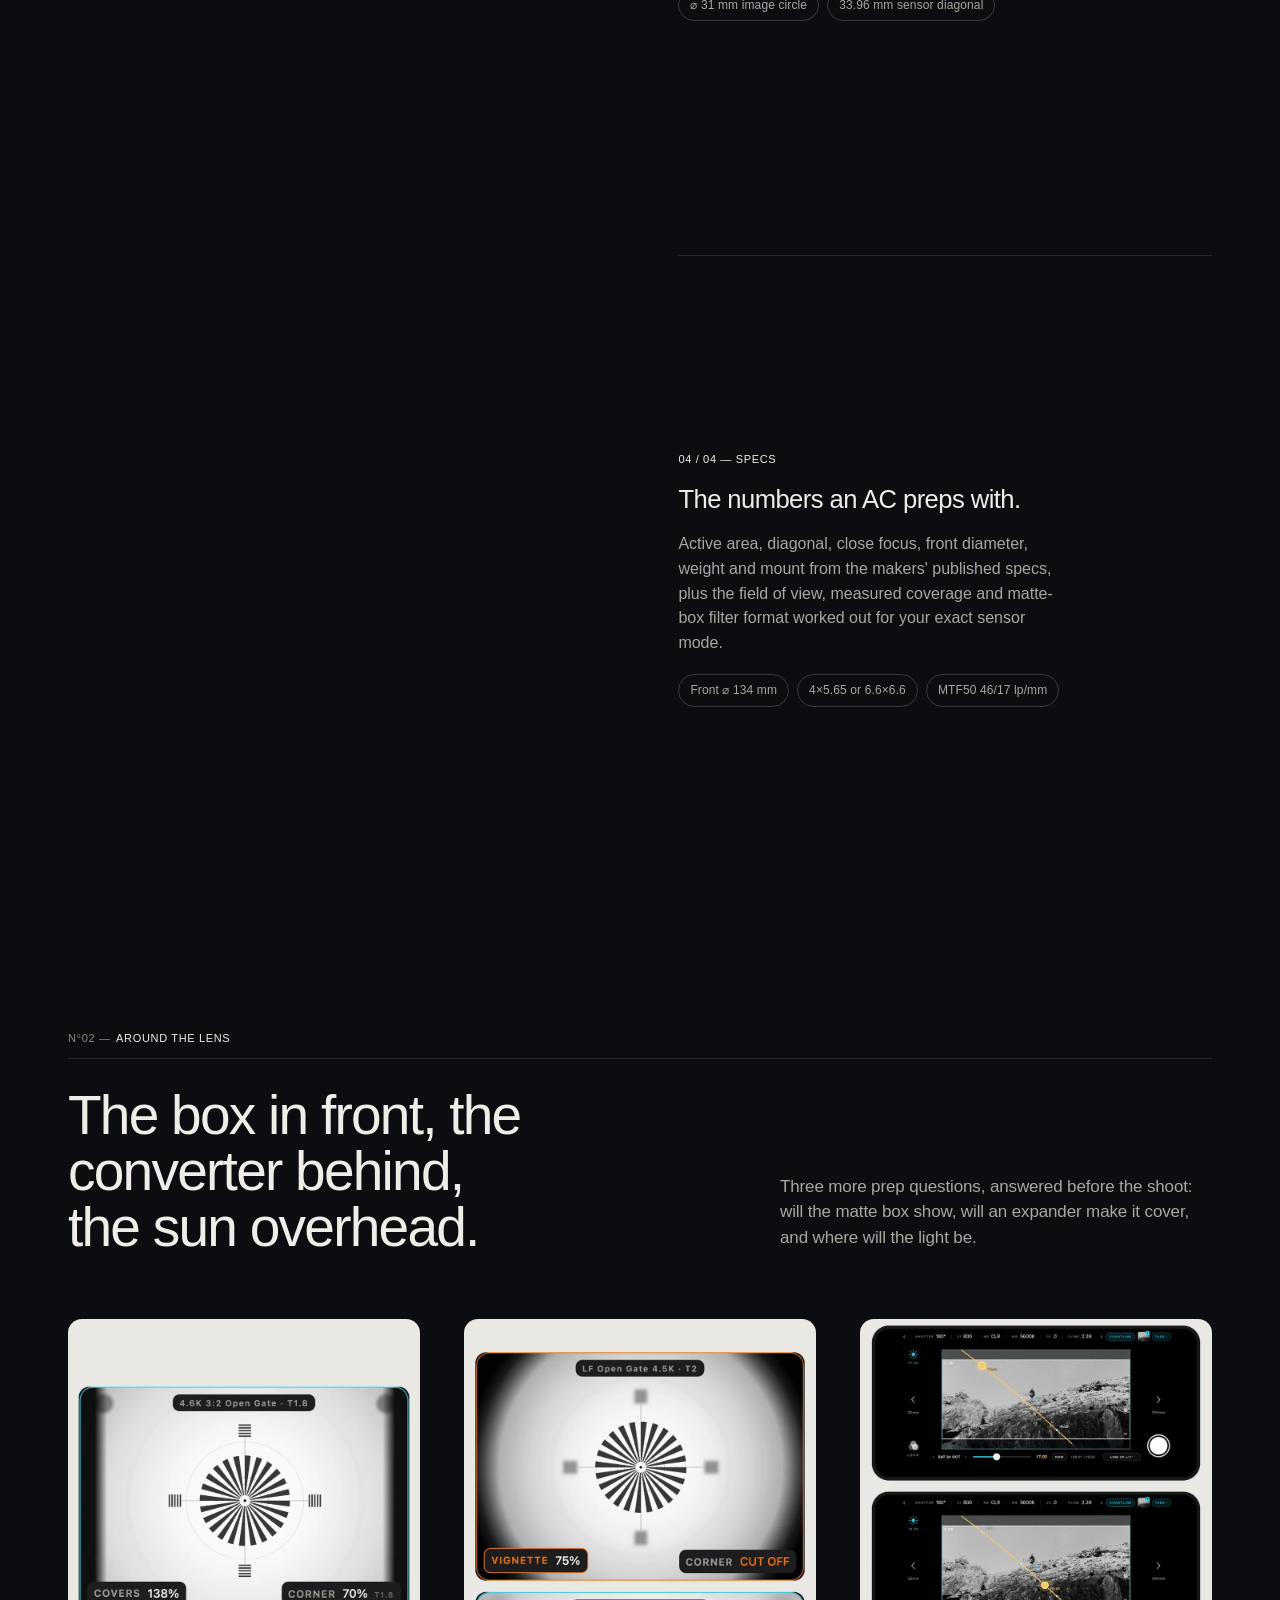
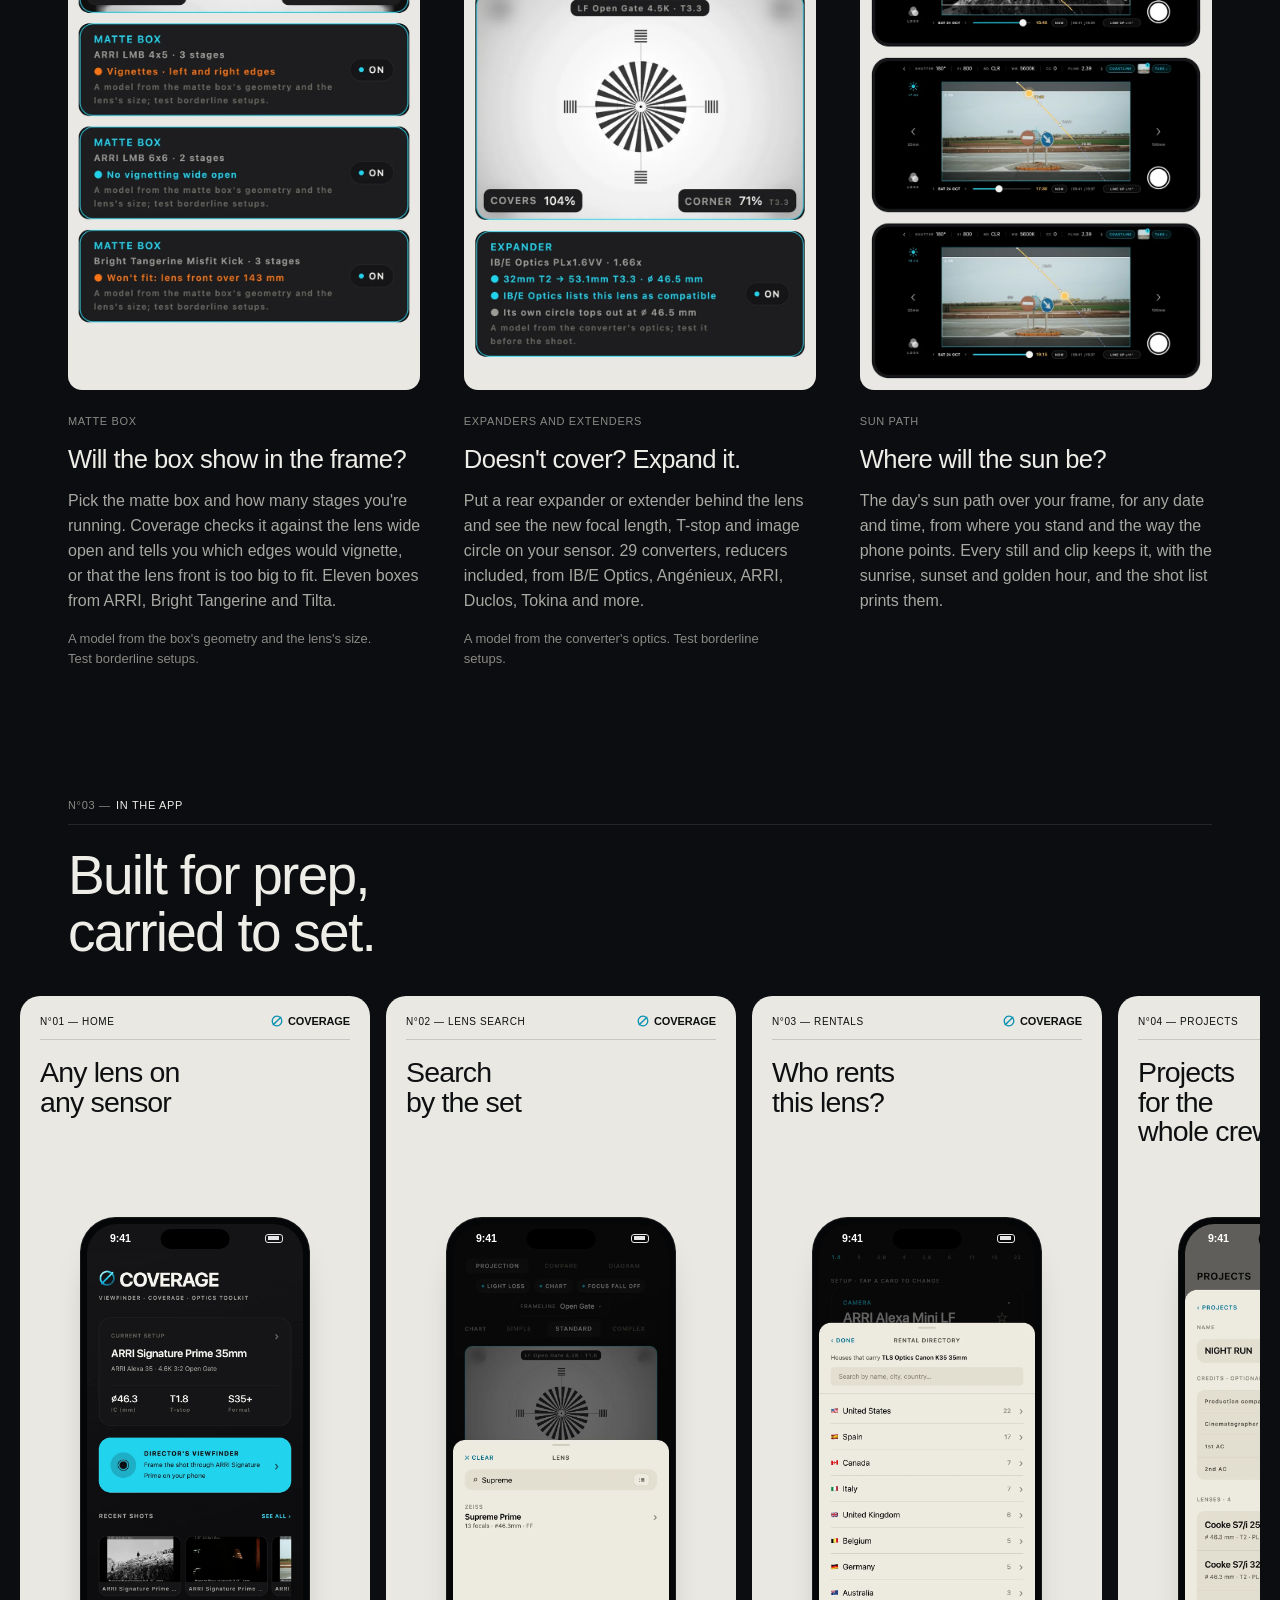
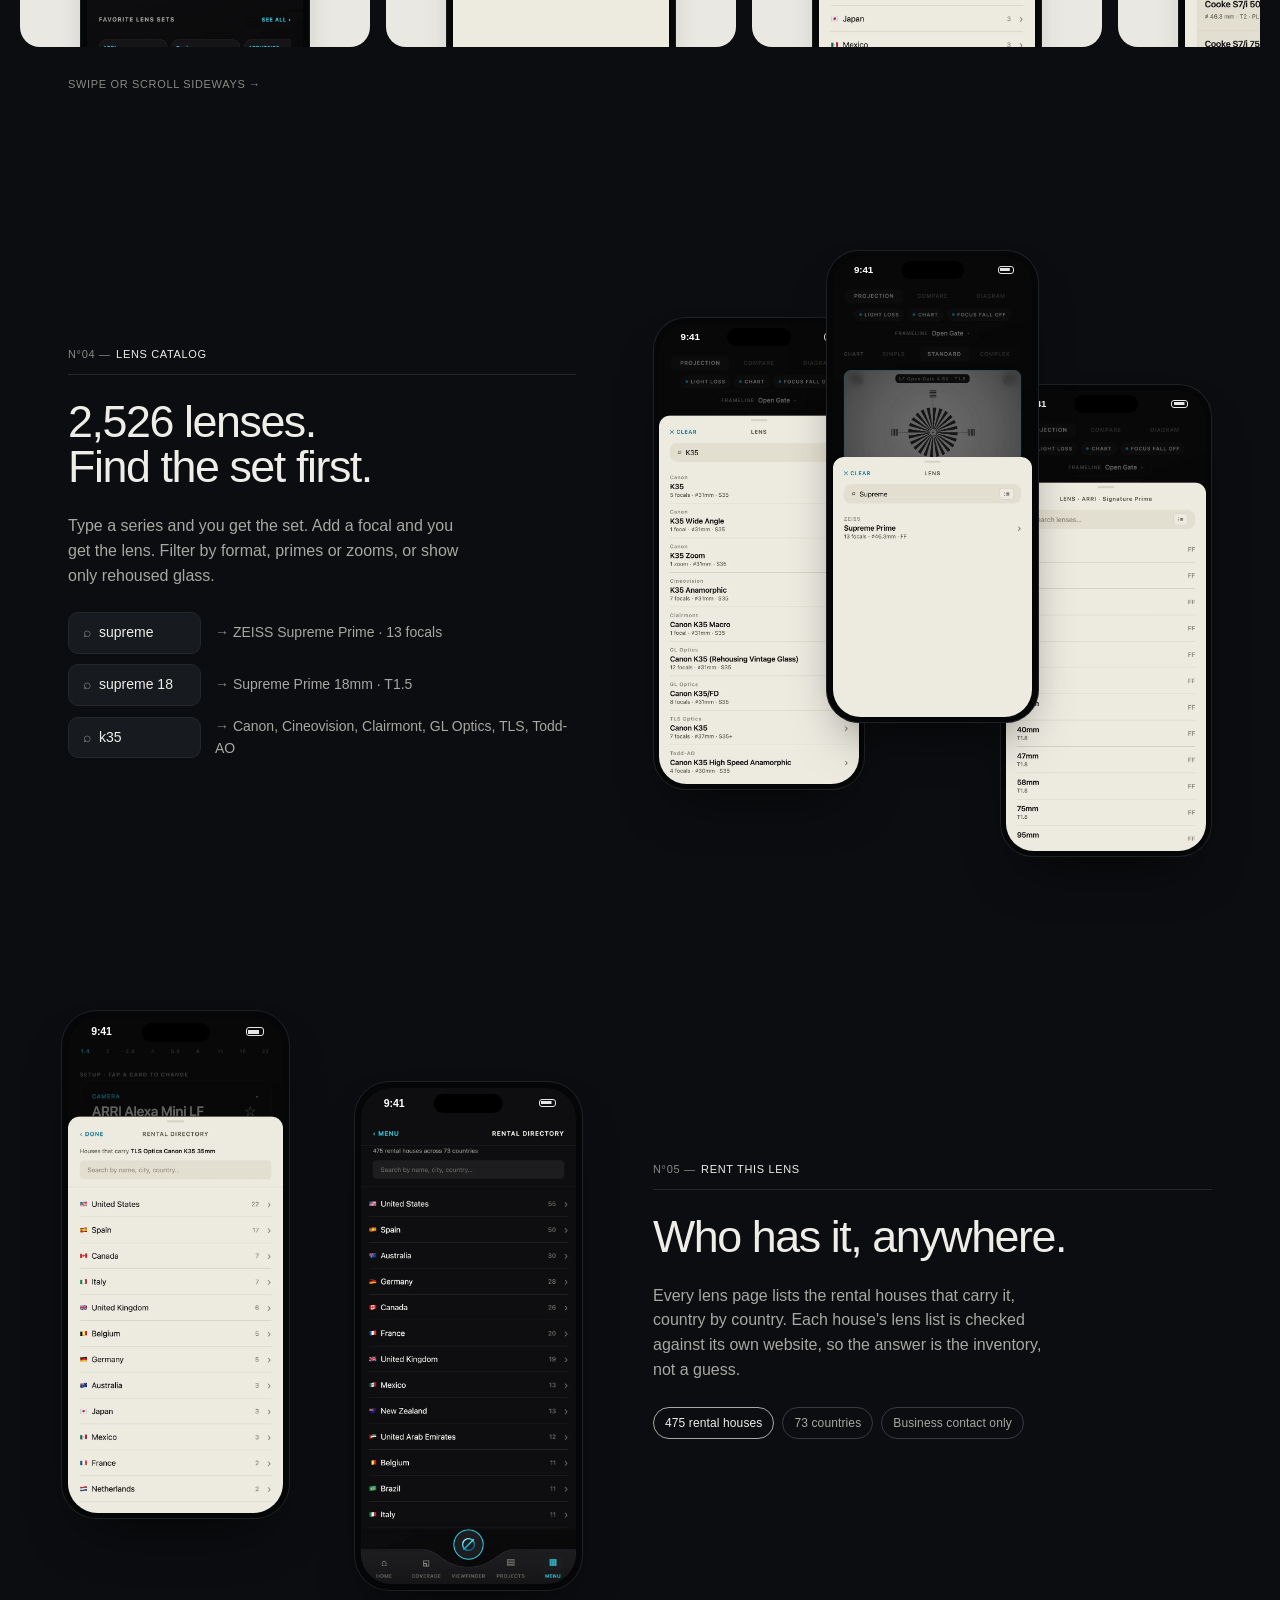
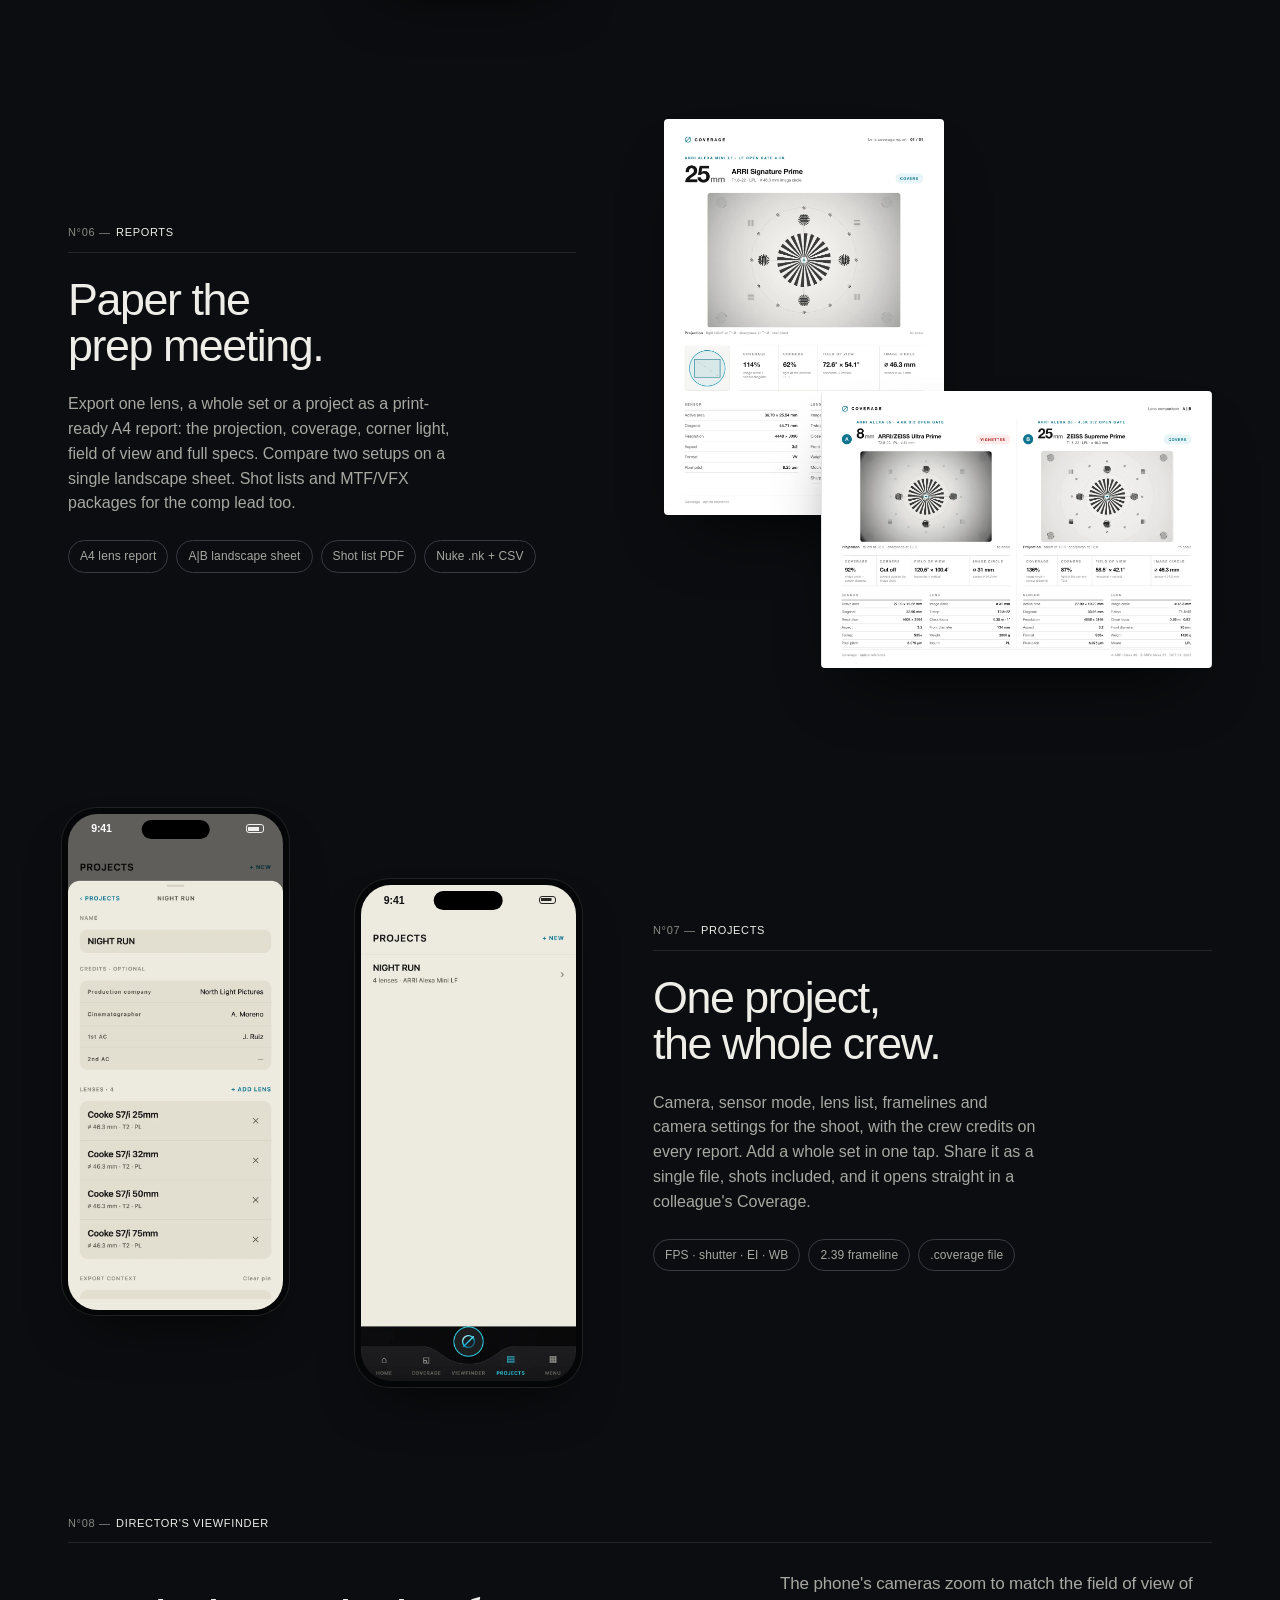
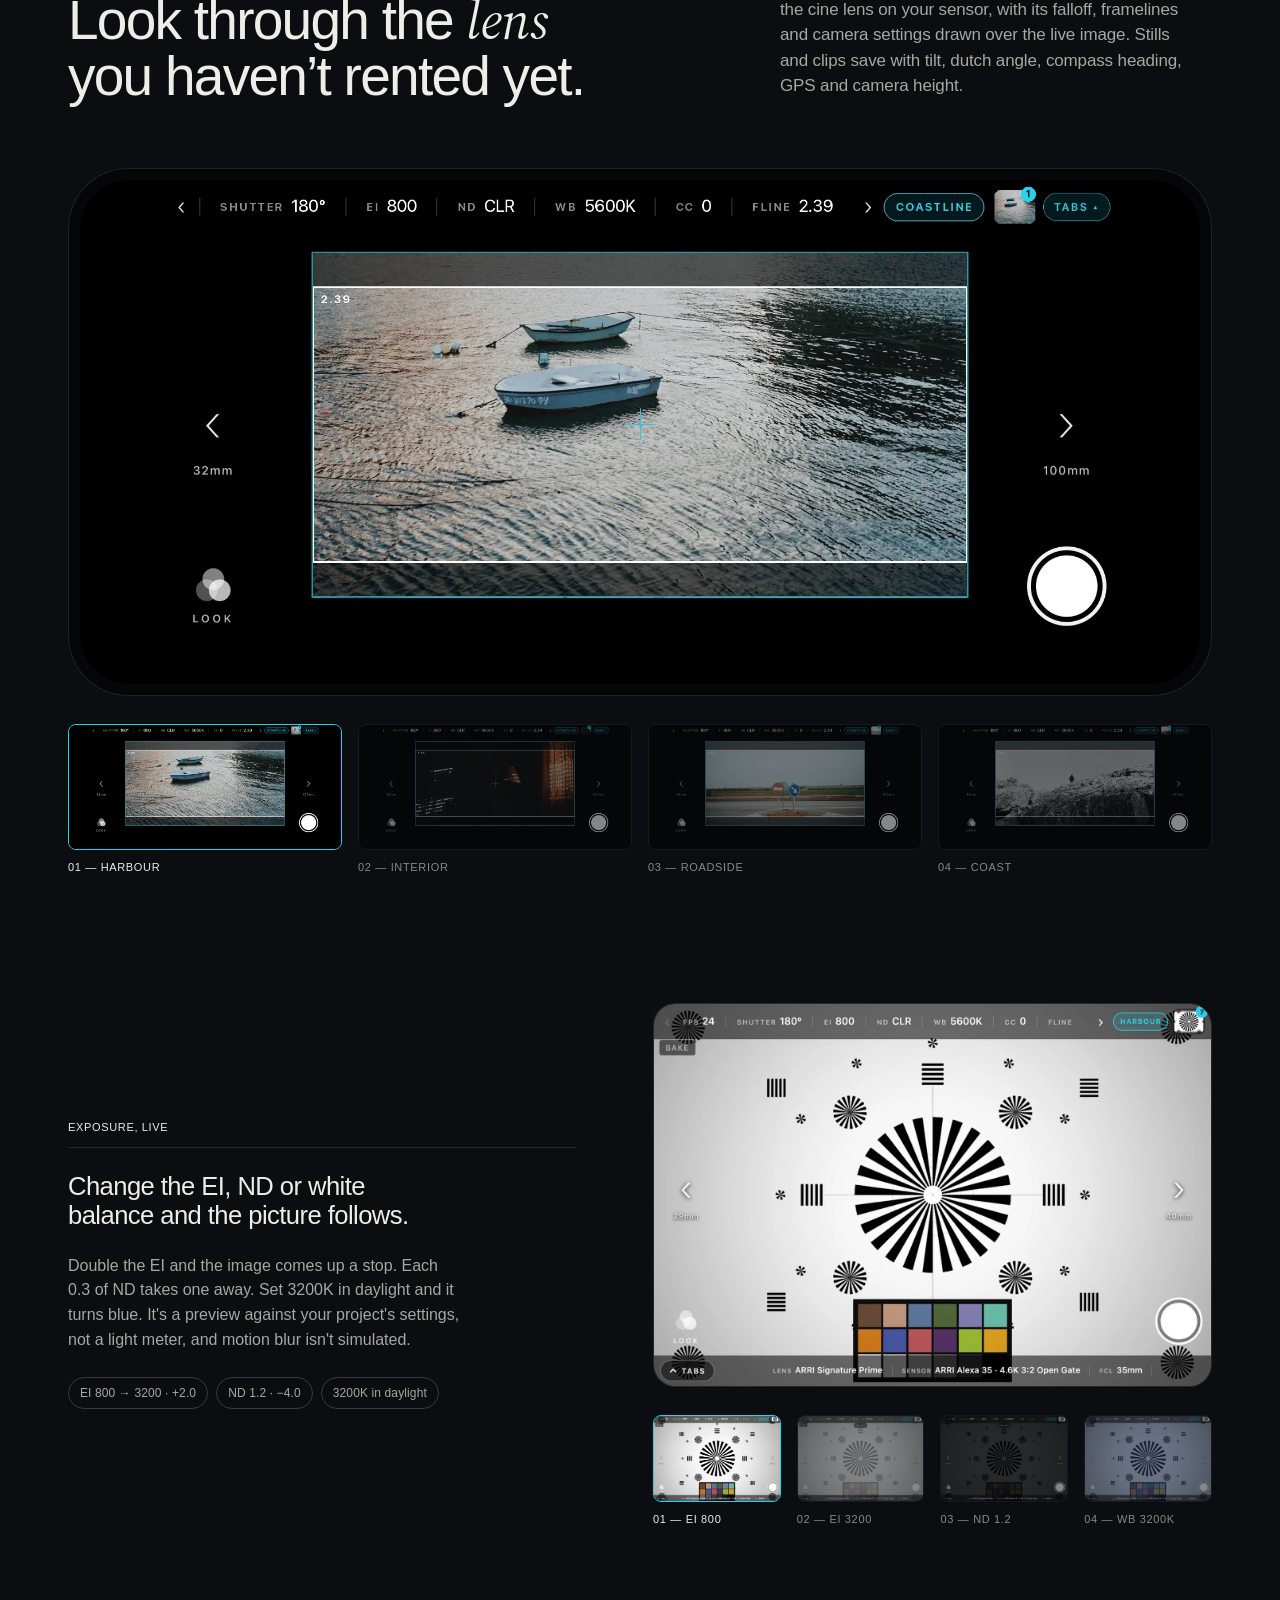
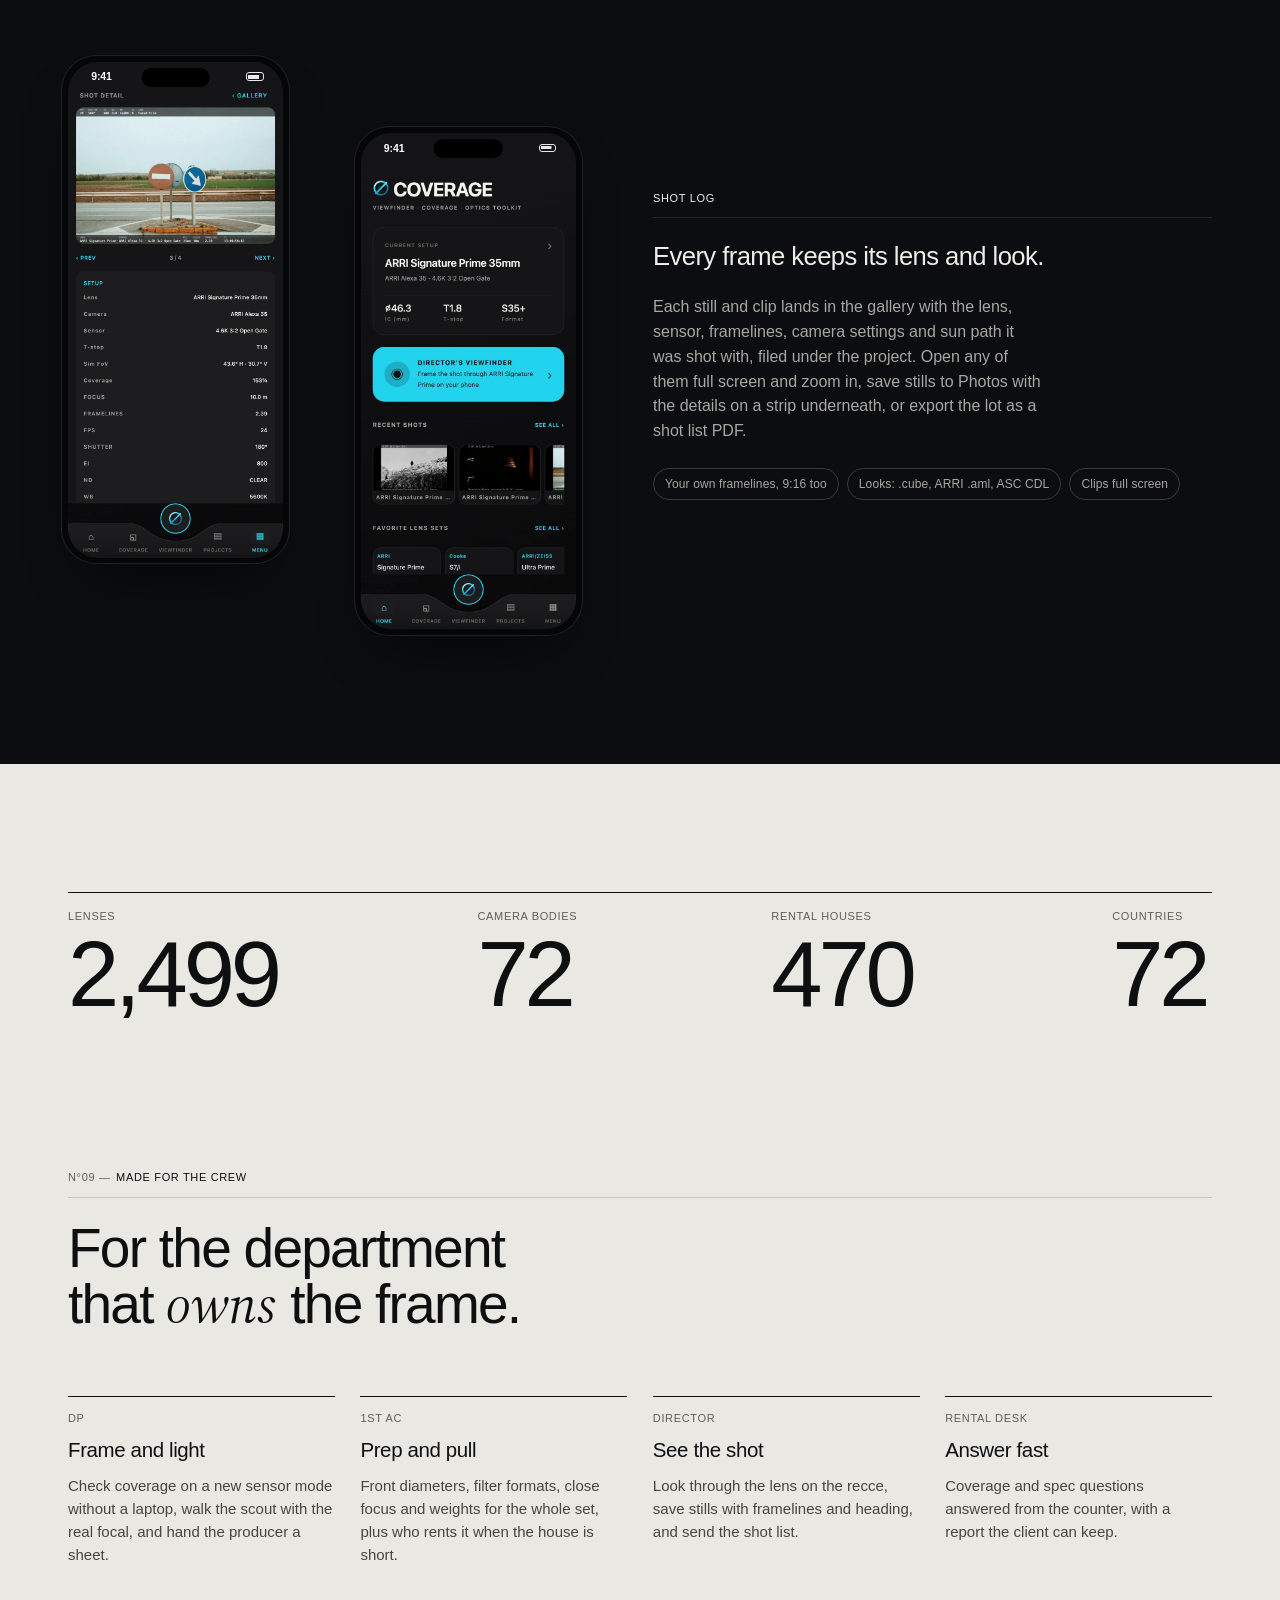
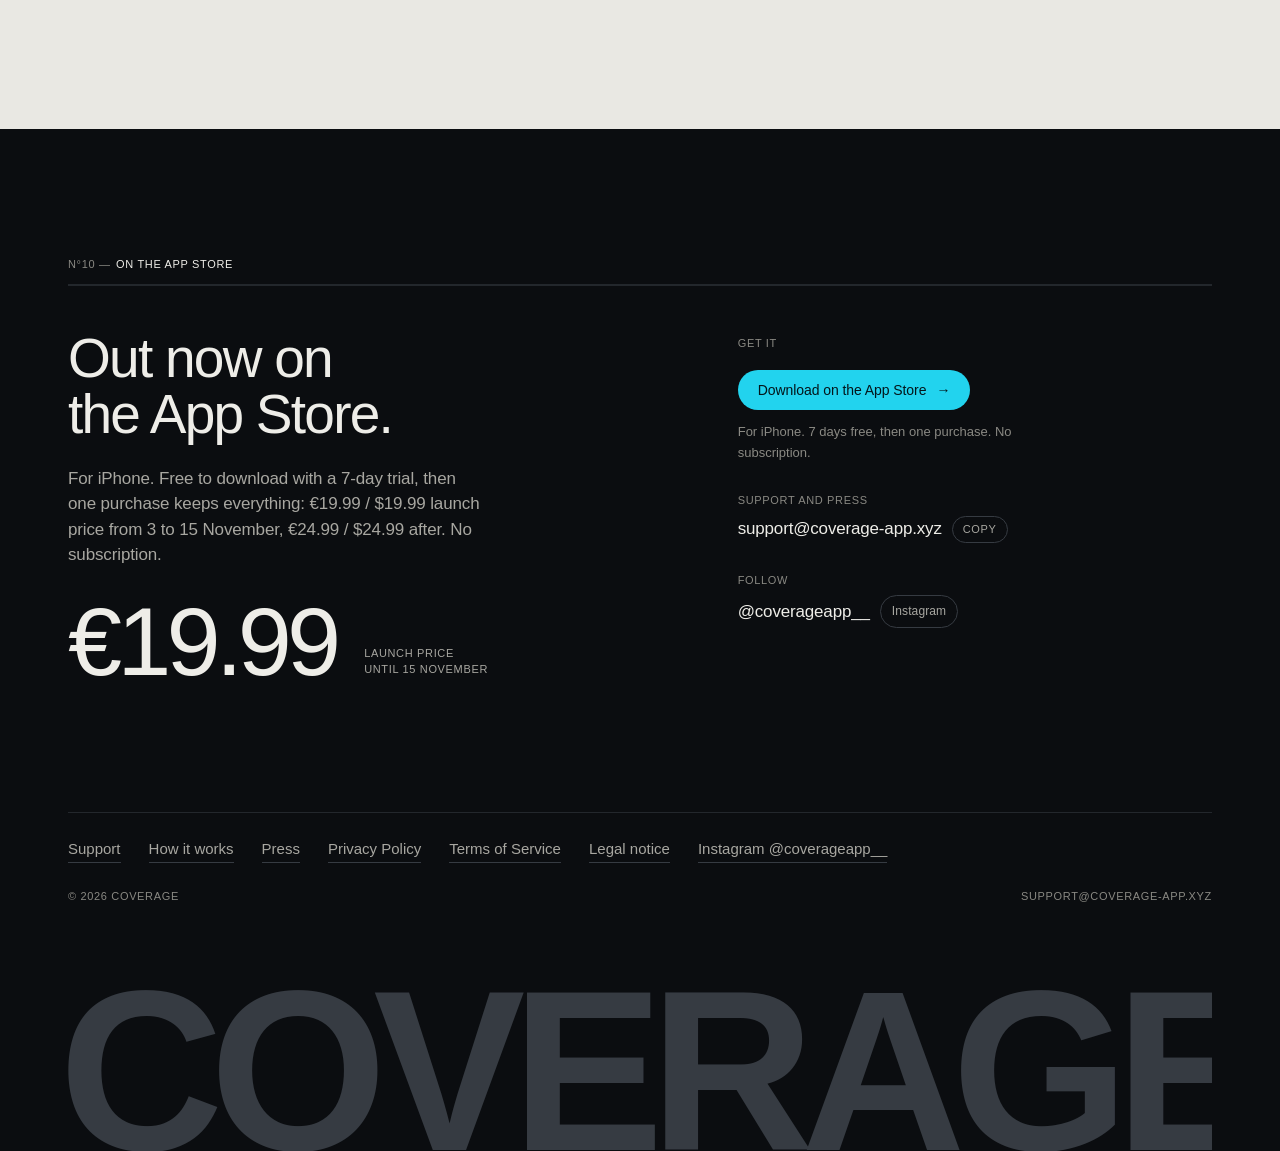
==== commit 25c87095: "2,526 lenses in 436 sets: home, how it works, press, fact sheet, zip and lens screenshot" ====
--- a/index.html
+++ b/index.html
@@ -444,7 +444,7 @@
   <div class="wrap">
     <div class="strip">
       <div class="strip-head micro">
-        <span class="num">2,424 lenses · 73 cameras · 759 sensor modes</span>
+        <span class="num">2,526 lenses · 73 cameras · 759 sensor modes</span>
         <span>Primes, zooms, anamorphics, rehousings</span>
       </div>
       <div class="marquee" aria-hidden="true">
@@ -563,7 +563,7 @@
     <div class="wrap row">
       <div class="copy">
         <span class="eyebrow" data-n="04">Lens catalog</span>
-        <h2>2,424 lenses. Find the set first.</h2>
+        <h2>2,526 lenses. Find the set first.</h2>
         <p>Type a series and you get the set. Add a focal and you get the lens. Filter by format, primes or zooms, or show only rehoused glass.</p>
         <div class="queries" aria-label="Search examples">
           <div class="q"><span class="in">supreme</span><span class="out">ZEISS Supreme Prime · 13 focals</span></div>
@@ -694,7 +694,7 @@
   <section class="paper-band">
     <div class="wrap">
       <div class="stats" aria-label="Catalog in numbers">
-        <div class="stat"><span class="n" data-count="2424">2,424</span><span class="l micro">Lenses</span></div>
+        <div class="stat"><span class="n" data-count="2526">2,526</span><span class="l micro">Lenses</span></div>
         <div class="stat"><span class="n" data-count="73">73</span><span class="l micro">Camera bodies</span></div>
         <div class="stat"><span class="n" data-count="475">475</span><span class="l micro">Rental houses</span></div>
         <div class="stat"><span class="n" data-count="73">73</span><span class="l micro">Countries</span></div>
